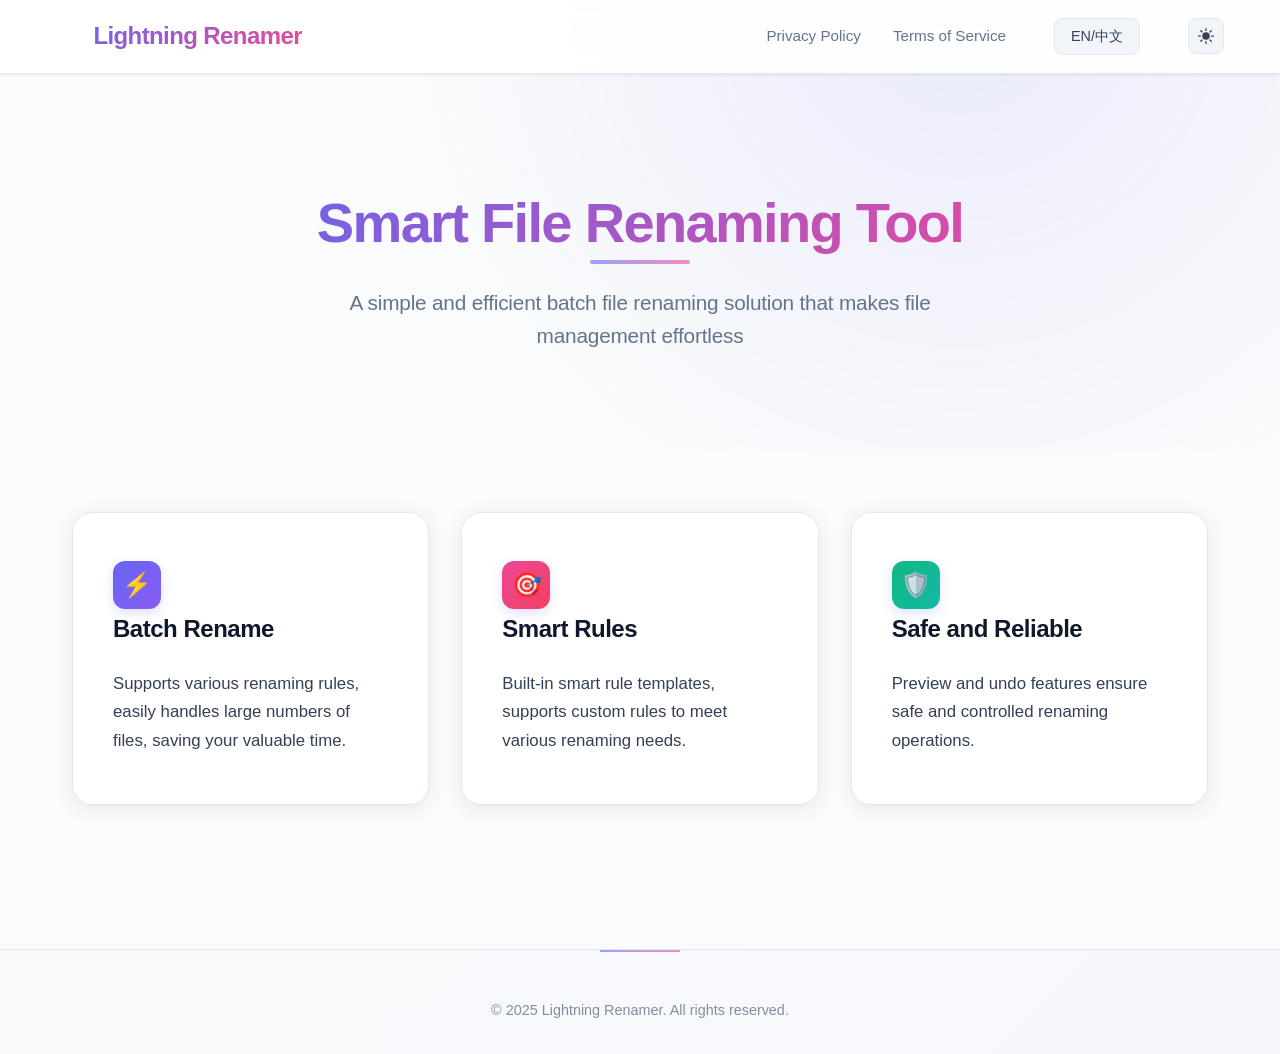
==== index.html @ c83a7e56 "🔧 修复主题切换功能 + 完善防闪烁机制 🐛 问题修复: - 修复预加载脚本与主题切换函数的冲突 - 统一 html 和 body 元素的主题属性设置 - 改进主题状态检测逻辑，支持多重回退  ⚡ 功" ====
<!DOCTYPE html>
<html lang="zh">
    <head>
        <meta charset="UTF-8" />
        <meta name="viewport" content="width=device-width, initial-scale=1.0" />
        <title>Lightning Renamer - 智能文件重命名工具</title>
        <script>
            // 防止暗色主题闪烁：在页面渲染前立即应用主题
            (function() {
                try {
                    const savedTheme = localStorage.getItem('preferred-theme');
                    const systemPrefersDark = window.matchMedia('(prefers-color-scheme: dark)').matches;
                    const theme = savedTheme || (systemPrefersDark ? 'dark' : 'light');
                    
                    if (theme === 'dark') {
                        document.documentElement.setAttribute('data-theme', 'dark');
                        document.body.setAttribute('data-theme', 'dark');
                    }
                } catch (e) {
                    // 忽略错误，使用默认主题
                }
            })();
        </script>
        <style>
            :root {
                --background-color: #fafbfc;
                --text-color: #334155;
                --header-background: rgba(255, 255, 255, 0.9);
                --card-background: #ffffff;
                --shadow-color: rgba(0, 0, 0, 0.08);
                --primary-color: #6366f1;
                --primary-dark: #4f46e5;
                --primary-light: #818cf8;
                --accent-color: #ec4899;
                --accent-light: #f472b6;
                --secondary-color: #64748b;
                --hover-color: #f8fafc;
                --button-background: #f1f5f9;
                --border-color: #e2e8f0;
                --heading-color: #0f172a;
                --footer-background: #f8fafc;
                --content-max-width: 1200px;
                --heading-font: -apple-system, BlinkMacSystemFont, 'SF Pro Display', 'Segoe UI', Roboto, sans-serif;
                --card-hover-shadow: 0 20px 50px rgba(99, 102, 241, 0.15);
                --gradient-start: #6366f1;
                --gradient-end: #ec4899;
            }

            [data-theme="dark"] {
                --background-color: #0f172a;
                --text-color: #e2e8f0;
                --header-background: rgba(30, 41, 59, 0.9);
                --card-background: #1e293b;
                --shadow-color: rgba(0, 0, 0, 0.4);
                --primary-color: #818cf8;
                --primary-dark: #6366f1;
                --primary-light: #a5b4fc;
                --accent-color: #f472b6;
                --accent-light: #fb7185;
                --secondary-color: #94a3b8;
                --hover-color: #334155;
                --button-background: #334155;
                --border-color: #334155;
                --heading-color: #f1f5f9;
                --footer-background: #1e293b;
                --card-hover-shadow: 0 20px 50px rgba(99, 102, 241, 0.3);
            }

            /* 防止暗色主题闪烁的默认样式 */
            html {
                background-color: #fafbfc;
            }
            
            html[data-theme="dark"] {
                background-color: #0f172a;
            }

            * {
                margin: 0;
                padding: 0;
                box-sizing: border-box;
            }

            body {
                font-family: -apple-system, BlinkMacSystemFont, 'SF Pro Text', 'Segoe UI', Roboto, Oxygen, Ubuntu, Cantarell, 'Open Sans', 'Helvetica Neue', sans-serif;
                line-height: 1.7;
                color: var(--text-color);
                background: var(--background-color);
                transition: background-color 0.4s ease, color 0.4s ease;
                text-rendering: optimizeLegibility;
                -webkit-font-smoothing: antialiased;
                -moz-osx-font-smoothing: grayscale;
                overflow-x: hidden;
                position: relative;
            }

            body::before {
                content: '';
                position: fixed;
                top: -50%;
                right: -25%;
                width: 100%;
                height: 100%;
                background: radial-gradient(circle, rgba(99, 102, 241, 0.1) 0%, transparent 70%);
                animation: float 20s ease-in-out infinite;
                pointer-events: none;
                z-index: 0;
            }

            [data-theme="dark"] body::before {
                background: radial-gradient(circle, rgba(99, 102, 241, 0.15) 0%, transparent 70%);
            }

            @keyframes float {
                0%, 100% { transform: translate(0, 0) rotate(0deg); }
                33% { transform: translate(30px, -30px) rotate(120deg); }
                66% { transform: translate(-20px, 20px) rotate(240deg); }
            }

            .header {
                background: var(--header-background);
                backdrop-filter: blur(10px);
                -webkit-backdrop-filter: blur(10px);
                box-shadow: 0 1px 3px var(--shadow-color);
                padding: 1rem;
                position: fixed;
                width: 100%;
                top: 0;
                z-index: 1000;
                transition: all 0.3s ease;
                border-bottom: 1px solid var(--border-color);
            }

            .nav {
                max-width: var(--content-max-width);
                margin: 0 auto;
                display: flex;
                justify-content: space-between;
                align-items: center;
                padding: 0 1rem;
            }

            .logo {
                font-size: 1.5rem;
                font-weight: 800;
                background: linear-gradient(135deg, var(--primary-color), var(--accent-color));
                -webkit-background-clip: text;
                -webkit-text-fill-color: transparent;
                background-clip: text;
                text-decoration: none;
                transition: all 0.3s ease;
                font-family: var(--heading-font);
                letter-spacing: -0.025em;
                display: flex;
                align-items: center;
                gap: 0.5rem;
                position: relative;
            }

            .logo::before {
                content: '⚡';
                font-size: 1.5rem;
                filter: drop-shadow(0 0 8px rgba(99, 102, 241, 0.5));
                animation: pulse 2s ease-in-out infinite;
            }

            @keyframes pulse {
                0%, 100% { transform: scale(1); }
                50% { transform: scale(1.1); }
            }

            .logo:hover {
                transform: translateY(-2px);
                filter: drop-shadow(0 4px 8px rgba(99, 102, 241, 0.3));
            }

            .nav-links {
                display: flex;
                gap: 2rem;
                align-items: center;
            }

            .nav-links a {
                color: var(--secondary-color);
                text-decoration: none;
                transition: all 0.3s ease;
                font-weight: 500;
                font-size: 0.95rem;
                position: relative;
                padding: 0.25rem 0;
            }

            .nav-links a::after {
                content: '';
                position: absolute;
                bottom: 0;
                left: 0;
                width: 0;
                height: 2px;
                background: linear-gradient(90deg, var(--primary-color), var(--accent-color));
                transition: width 0.3s ease;
            }

            .nav-links a:hover {
                color: var(--primary-color);
            }

            .nav-links a:hover::after {
                width: 100%;
            }

            .button {
                background: var(--button-background);
                border: 1px solid var(--border-color);
                padding: 0.5rem 1rem;
                border-radius: 8px;
                cursor: pointer;
                transition: all 0.3s cubic-bezier(0.4, 0, 0.2, 1);
                color: var(--text-color);
                margin-left: 1rem;
                font-weight: 500;
                font-size: 0.9rem;
                position: relative;
                overflow: hidden;
            }

            .button::before {
                content: '';
                position: absolute;
                top: 50%;
                left: 50%;
                width: 0;
                height: 0;
                border-radius: 50%;
                background: var(--primary-color);
                opacity: 0.1;
                transform: translate(-50%, -50%);
                transition: width 0.6s, height 0.6s;
            }

            .button:hover::before {
                width: 300px;
                height: 300px;
            }

            .button:hover {
                background: var(--hover-color);
                transform: translateY(-2px);
                box-shadow: 0 4px 12px var(--shadow-color);
                border-color: var(--primary-light);
            }

            .theme-switch {
                display: flex;
                align-items: center;
                justify-content: center;
                margin-left: 1rem;
                width: 36px;
                height: 36px;
                padding: 0;
            }

            .theme-icon {
                width: 20px;
                height: 20px;
                transition: all 0.3s ease;
                flex-shrink: 0;
            }

            .theme-icon:hover {
                transform: scale(1.1) rotate(15deg);
            }

            .main {
                max-width: var(--content-max-width);
                margin: 6rem auto 2rem;
                padding: 0 2rem;
                position: relative;
                z-index: 1;
            }

            .hero {
                text-align: center;
                padding: 6rem 0 4rem;
                max-width: 900px;
                margin: 0 auto;
                animation: fadeInUp 1s ease-out;
            }

            @keyframes fadeInUp {
                from {
                    opacity: 0;
                    transform: translateY(30px);
                }
                to {
                    opacity: 1;
                    transform: translateY(0);
                }
            }

            .hero h1 {
                font-size: 3.5rem;
                margin-bottom: 1.5rem;
                color: var(--heading-color);
                transition: color 0.3s ease;
                font-family: var(--heading-font);
                font-weight: 800;
                letter-spacing: -0.03em;
                line-height: 1.1;
                background: linear-gradient(135deg, var(--gradient-start) 0%, var(--gradient-end) 100%);
                -webkit-background-clip: text;
                -webkit-text-fill-color: transparent;
                background-clip: text;
                position: relative;
                display: inline-block;
            }

            .hero h1::after {
                content: '';
                position: absolute;
                bottom: -10px;
                left: 50%;
                transform: translateX(-50%);
                width: 100px;
                height: 4px;
                background: linear-gradient(90deg, var(--primary-color), var(--accent-color));
                border-radius: 2px;
                opacity: 0.6;
            }

            .hero p {
                font-size: 1.3rem;
                color: var(--secondary-color);
                max-width: 700px;
                margin: 2rem auto 3rem;
                transition: color 0.3s ease;
                font-weight: 400;
                letter-spacing: -0.01em;
                line-height: 1.6;
            }

            .cta-buttons {
                display: flex;
                gap: 1rem;
                justify-content: center;
                flex-wrap: wrap;
                margin-top: 2rem;
                animation: fadeInUp 1s ease-out 0.6s both;
            }

            .cta-button {
                padding: 1rem 2.5rem;
                border-radius: 12px;
                font-weight: 600;
                font-size: 1.1rem;
                cursor: pointer;
                transition: all 0.3s cubic-bezier(0.4, 0, 0.2, 1);
                position: relative;
                overflow: hidden;
                border: none;
                font-family: var(--heading-font);
                letter-spacing: -0.01em;
                min-width: 160px;
            }

            .cta-button.primary {
                background: linear-gradient(135deg, var(--primary-color), var(--accent-color));
                color: white;
                box-shadow: 0 4px 20px rgba(99, 102, 241, 0.3);
            }

            .cta-button.secondary {
                background: transparent;
                color: var(--primary-color);
                border: 2px solid var(--primary-color);
            }

            .cta-button::before {
                content: '';
                position: absolute;
                top: 50%;
                left: 50%;
                width: 0;
                height: 0;
                border-radius: 50%;
                transition: width 0.6s, height 0.6s;
                transform: translate(-50%, -50%);
                z-index: 0;
            }

            .cta-button.primary::before {
                background: rgba(255, 255, 255, 0.2);
            }

            .cta-button.secondary::before {
                background: var(--primary-color);
                opacity: 0.1;
            }

            .cta-button:hover::before {
                width: 300px;
                height: 300px;
            }

            .cta-button:hover {
                transform: translateY(-3px);
            }

            .cta-button.primary:hover {
                box-shadow: 0 8px 30px rgba(99, 102, 241, 0.4);
            }

            .cta-button.secondary:hover {
                background: var(--primary-color);
                color: white;
                border-color: var(--primary-color);
                box-shadow: 0 4px 20px rgba(99, 102, 241, 0.3);
            }

            .cta-button span {
                position: relative;
                z-index: 1;
            }

            .features {
                display: grid;
                grid-template-columns: repeat(auto-fit, minmax(320px, 1fr));
                gap: 2rem;
                padding: 3rem 0 5rem;
                animation: fadeInUp 1s ease-out 0.3s both;
            }

            .feature-card {
                background: var(--card-background);
                padding: 3rem 2.5rem;
                border-radius: 20px;
                box-shadow: 0 4px 20px var(--shadow-color);
                transition: all 0.4s cubic-bezier(0.4, 0, 0.2, 1);
                border: 1px solid var(--border-color);
                display: flex;
                flex-direction: column;
                height: 100%;
                position: relative;
                overflow: hidden;
            }

            .feature-card::before {
                content: '';
                position: absolute;
                top: 0;
                left: 0;
                width: 100%;
                height: 4px;
                background: linear-gradient(90deg, var(--primary-color), var(--accent-color));
                transform: scaleX(0);
                transform-origin: left;
                transition: transform 0.4s ease;
            }

            .feature-card:hover::before {
                transform: scaleX(1);
            }

            .feature-card::after {
                content: '';
                position: absolute;
                top: -50%;
                right: -50%;
                width: 200%;
                height: 200%;
                background: radial-gradient(circle, rgba(99, 102, 241, 0.05) 0%, transparent 70%);
                opacity: 0;
                transition: opacity 0.4s ease;
            }

            .feature-card:hover::after {
                opacity: 1;
            }

            .feature-card:hover {
                transform: translateY(-12px) scale(1.02);
                box-shadow: var(--card-hover-shadow);
                border-color: var(--primary-light);
            }

            .feature-card h3 {
                color: var(--heading-color);
                margin-bottom: 1.25rem;
                transition: color 0.3s ease;
                font-size: 1.5rem;
                font-weight: 700;
                font-family: var(--heading-font);
                letter-spacing: -0.02em;
                position: relative;
                z-index: 1;
                display: flex;
                align-items: center;
                gap: 0.75rem;
            }

            .feature-card h3::before {
                content: '';
                display: inline-block;
                width: 48px;
                height: 48px;
                background: linear-gradient(135deg, var(--primary-color), var(--accent-color));
                border-radius: 12px;
                box-shadow: 0 4px 12px rgba(99, 102, 241, 0.2);
                transition: transform 0.3s ease;
            }

            .feature-card:nth-child(1) h3::before {
                content: '⚡';
                display: flex;
                align-items: center;
                justify-content: center;
                font-size: 1.5rem;
                background: linear-gradient(135deg, #6366f1, #8b5cf6);
            }

            .feature-card:nth-child(2) h3::before {
                content: '🎯';
                display: flex;
                align-items: center;
                justify-content: center;
                font-size: 1.5rem;
                background: linear-gradient(135deg, #ec4899, #f43f5e);
            }

            .feature-card:nth-child(3) h3::before {
                content: '🛡️';
                display: flex;
                align-items: center;
                justify-content: center;
                font-size: 1.5rem;
                background: linear-gradient(135deg, #10b981, #14b8a6);
            }

            .feature-card:hover h3::before {
                transform: rotate(10deg) scale(1.1);
            }

            .feature-card p {
                color: var(--text-color);
                transition: color 0.3s ease;
                line-height: 1.7;
                flex-grow: 1;
                font-size: 1.05rem;
                position: relative;
                z-index: 1;
            }

            .footer {
                text-align: center;
                padding: 3rem 1rem 2rem;
                background: linear-gradient(135deg, var(--footer-background) 0%, rgba(99, 102, 241, 0.02) 100%);
                color: var(--secondary-color);
                font-size: 0.9rem;
                border-top: 1px solid var(--border-color);
                position: relative;
                margin-top: 4rem;
            }

            .footer::before {
                content: '';
                position: absolute;
                top: 0;
                left: 50%;
                transform: translateX(-50%);
                width: 80px;
                height: 2px;
                background: linear-gradient(90deg, var(--primary-color), var(--accent-color));
                opacity: 0.6;
            }

            .footer p {
                margin: 0;
                font-weight: 500;
                opacity: 0.8;
                transition: opacity 0.3s ease;
            }

            .footer:hover p {
                opacity: 1;
            }

            [data-lang='zh'] {
                display: none;
            }

            html.lang-zh [data-lang='en'],
            html.lang-en [data-lang='zh'] {
                display: none;
            }

            html.lang-zh [data-lang='zh'],
            html.lang-en [data-lang='en'] {
                display: block;
            }

            @media (max-width: 768px) {
                .hero h1 {
                    font-size: 2.5rem;
                    letter-spacing: -0.02em;
                }

                .hero p {
                    font-size: 1.15rem;
                    padding: 0 1rem;
                }
                
                .main {
                    padding: 0 1.5rem;
                }

                .hero {
                    padding: 4rem 0 3rem;
                }

                .nav {
                    flex-direction: column;
                    gap: 1rem;
                    padding: 0.5rem 1rem;
                }
                
                .nav-links {
                    flex-wrap: wrap;
                    justify-content: center;
                    gap: 1rem;
                }
                
                .button {
                    margin: 0.25rem 0;
                    padding: 0.6rem 1rem;
                }
                
                .features {
                    grid-template-columns: 1fr;
                    gap: 1.5rem;
                    padding: 2rem 0 3rem;
                }

                .feature-card {
                    padding: 2.5rem 2rem;
                    border-radius: 16px;
                }

                .feature-card h3 {
                    font-size: 1.3rem;
                    gap: 0.5rem;
                    flex-direction: column;
                    align-items: flex-start;
                    text-align: left;
                }

                .feature-card h3::before {
                    width: 40px;
                    height: 40px;
                    font-size: 1.2rem;
                }

                .logo::before {
                    font-size: 1.3rem;
                }

                .header {
                    padding: 0.75rem;
                }
            }
        </style>
    </head>
    <body>
        <header class="header">
            <nav class="nav">
                <a href="index.html" class="logo">
                    <span>Lightning Renamer</span>
                </a>
                <div class="nav-links">
                    <a href="privacy.html" data-lang="zh">隐私政策</a>
                    <a href="privacy.html" data-lang="en">Privacy Policy</a>
                    <a href="terms.html" data-lang="zh">用户协议</a>
                    <a href="terms.html" data-lang="en">Terms of Service</a>
                    <button class="button language-switch" onclick="toggleLanguage()">EN/中文</button>
                    <button class="button theme-switch" onclick="toggleTheme()">
                        <svg class="theme-icon light-icon" width="20" height="20" viewBox="0 0 24 24" fill="currentColor">
                            <path d="M12 2.25a.75.75 0 01.75.75v2.25a.75.75 0 01-1.5 0V3a.75.75 0 01.75-.75zM7.5 12a4.5 4.5 0 119 0 4.5 4.5 0 01-9 0zM18.894 6.166a.75.75 0 00-1.06-1.06l-1.591 1.59a.75.75 0 101.06 1.061l1.591-1.59zM21.75 12a.75.75 0 01-.75.75h-2.25a.75.75 0 010-1.5H21a.75.75 0 01.75.75zM17.834 18.894a.75.75 0 001.06-1.06l-1.59-1.591a.75.75 0 10-1.061 1.06l1.59 1.591zM12 18a.75.75 0 01.75.75V21a.75.75 0 01-1.5 0v-2.25A.75.75 0 0112 18zM7.758 17.303a.75.75 0 00-1.061-1.06l-1.591 1.59a.75.75 0 001.06 1.061l1.591-1.59zM6 12a.75.75 0 01-.75.75H3a.75.75 0 010-1.5h2.25A.75.75 0 016 12zM6.697 7.757a.75.75 0 001.06-1.06l-1.59-1.591a.75.75 0 00-1.061 1.06l1.59 1.591z"/>
                        </svg>
                        <svg class="theme-icon dark-icon" width="20" height="20" viewBox="0 0 24 24" fill="currentColor" style="display: none;">
                            <path d="M9.528 1.718a.75.75 0 01.162.819A8.97 8.97 0 009 6a9 9 0 009 9 8.97 8.97 0 003.463-.69.75.75 0 01.981.98 10.503 10.503 0 01-9.694 6.46c-5.799 0-10.5-4.701-10.5-10.5 0-4.368 2.667-8.112 6.46-9.694a.75.75 0 01.818.162z"/>
                        </svg>
                    </button>
                </div>
            </nav>
        </header>

        <main class="main">
            <section class="hero">
                <h1 data-lang="zh">智能文件重命名工具</h1>
                <h1 data-lang="en">Smart File Renaming Tool</h1>
                <p data-lang="zh">简单高效的批量文件重命名解决方案，让文件管理变得轻松自如</p>
                <p data-lang="en">A simple and efficient batch file renaming solution that makes file management effortless</p>
                
                <!-- 暂时隐藏行动号召按钮 -->
                <!-- 
                <div class="cta-buttons">
                    <button class="cta-button primary" data-lang="zh">立即体验</button>
                    <button class="cta-button primary" data-lang="en">Get Started</button>
                    <button class="cta-button secondary" data-lang="zh">了解更多</button>
                    <button class="cta-button secondary" data-lang="en">Learn More</button>
                </div>
                -->
            </section>

            <section class="features">
                <div class="feature-card">
                    <h3 data-lang="zh">批量重命名</h3>
                    <h3 data-lang="en">Batch Rename</h3>
                    <p data-lang="zh">支持多种重命名规则，轻松处理大量文件，节省您的宝贵时间。</p>
                    <p data-lang="en">Supports various renaming rules, easily handles large numbers of files, saving your valuable time.</p>
                </div>
                <div class="feature-card">
                    <h3 data-lang="zh">智能规则</h3>
                    <h3 data-lang="en">Smart Rules</h3>
                    <p data-lang="zh">内置多种智能规则模板，支持自定义规则，满足各种重命名需求。</p>
                    <p data-lang="en">Built-in smart rule templates, supports custom rules to meet various renaming needs.</p>
                </div>
                <div class="feature-card">
                    <h3 data-lang="zh">安全可靠</h3>
                    <h3 data-lang="en">Safe and Reliable</h3>
                    <p data-lang="zh">支持预览和撤销功能，确保重命名操作安全可控。</p>
                    <p data-lang="en">Preview and undo features ensure safe and controlled renaming operations.</p>
                </div>
            </section>
        </main>

        <footer class="footer">
            <p data-lang="zh">© 2025 Lightning Renamer. 保留所有权利。</p>
            <p data-lang="en">© 2025 Lightning Renamer. All rights reserved.</p>
        </footer>

        <script>
            // 语言切换
            function toggleLanguage() {
                const html = document.documentElement;
                const newLang = html.classList.contains('lang-zh') ? 'en' : 'zh';

                // 移除旧的语言类
                html.classList.remove('lang-zh', 'lang-en');
                // 添加新的语言类
                html.classList.add(`lang-${newLang}`);
                html.setAttribute('lang', newLang);

                // 保存语言偏好
                try {
                    localStorage.setItem('preferred-language', newLang);
                } catch (e) {
                    console.warn('Failed to save language preference:', e);
                }
            }

            // 主题切换
            function toggleTheme() {
                const body = document.body;
                const html = document.documentElement;
                const lightIcon = document.querySelector('.light-icon');
                const darkIcon = document.querySelector('.dark-icon');
                
                // 切换主题 - 检查body或html的主题设置
                const currentTheme = body.getAttribute('data-theme') || html.getAttribute('data-theme') || 'light';
                const newTheme = currentTheme === 'dark' ? 'light' : 'dark';
                
                // 同时设置body和html的主题
                body.setAttribute('data-theme', newTheme);
                html.setAttribute('data-theme', newTheme);
                
                // 更新图标显示
                if (newTheme === 'dark') {
                    lightIcon.style.display = 'none';
                    darkIcon.style.display = 'block';
                } else {
                    lightIcon.style.display = 'block';
                    darkIcon.style.display = 'none';
                }
                
                // 保存主题偏好
                try {
                    localStorage.setItem('preferred-theme', newTheme);
                } catch (e) {
                    console.warn('Failed to save theme preference:', e);
                }
            }

            // 页面加载时检查并应用保存的语言和主题偏好
            document.addEventListener('DOMContentLoaded', () => {
                const html = document.documentElement;
                const body = document.body;
                const lightIcon = document.querySelector('.light-icon');
                const darkIcon = document.querySelector('.dark-icon');
                
                // 应用保存的语言偏好
                try {
                    const savedLang = localStorage.getItem('preferred-language');
                    const validLang = savedLang === 'en' || savedLang === 'zh' ? savedLang : 'en';

                    // 移除旧的语言类
                    html.classList.remove('lang-zh', 'lang-en');
                    // 添加新的语言类
                    html.classList.add(`lang-${validLang}`);
                    html.setAttribute('lang', validLang);
                } catch (e) {
                    console.error('Error loading language preference:', e);
                    // 出错时使用默认英文
                    html.classList.add('lang-en');
                    html.setAttribute('lang', 'en');
                }
                
                // 应用保存的主题偏好
                try {
                    const savedTheme = localStorage.getItem('preferred-theme');
                    const validTheme = savedTheme === 'light' || savedTheme === 'dark' ? savedTheme : 'light';
                    
                    if (validTheme === 'dark') {
                        body.setAttribute('data-theme', 'dark');
                        html.setAttribute('data-theme', 'dark');
                        lightIcon.style.display = 'none';
                        darkIcon.style.display = 'block';
                    } else {
                        body.setAttribute('data-theme', 'light');
                        html.setAttribute('data-theme', 'light');
                        lightIcon.style.display = 'block';
                        darkIcon.style.display = 'none';
                    }
                } catch (e) {
                    console.error('Error loading theme preference:', e);
                    // 出错时使用默认亮色模式
                    body.setAttribute('data-theme', 'light');
                    html.setAttribute('data-theme', 'light');
                }
            });
        </script>
    </body>
</html>
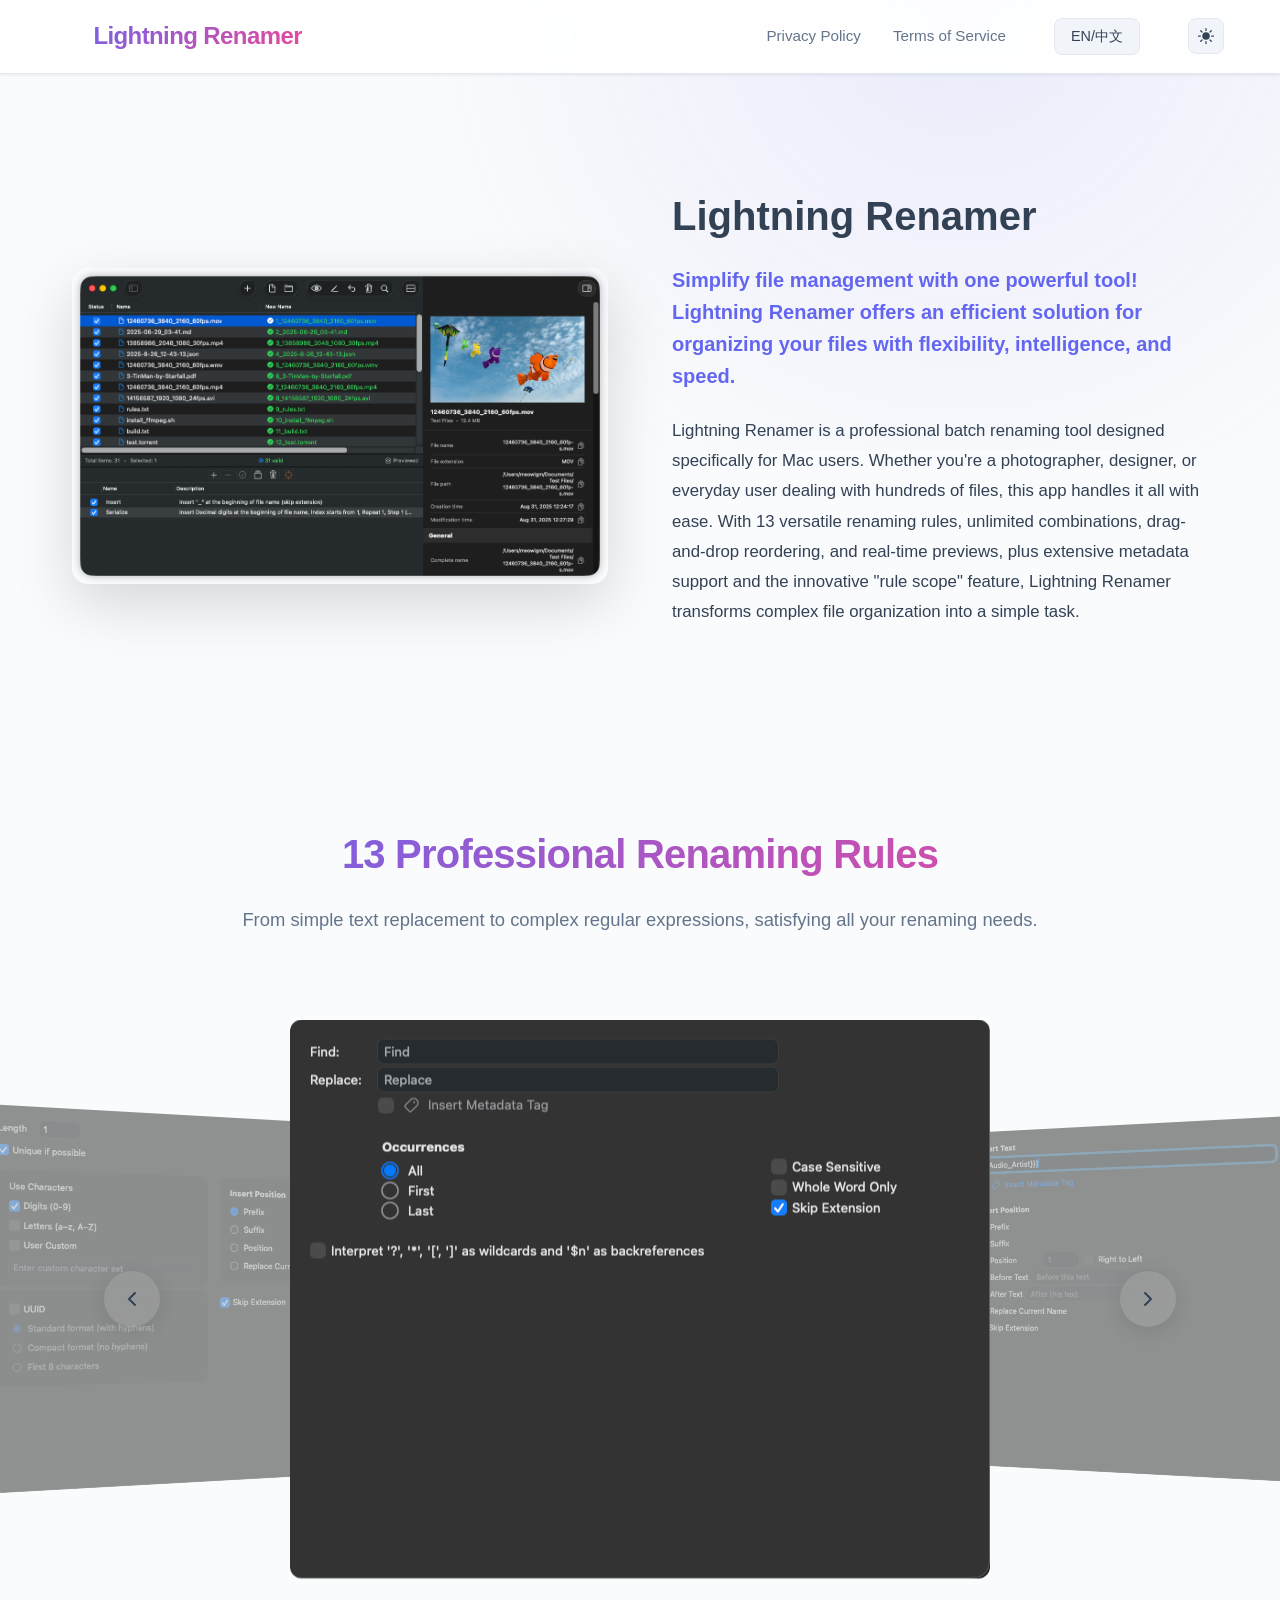
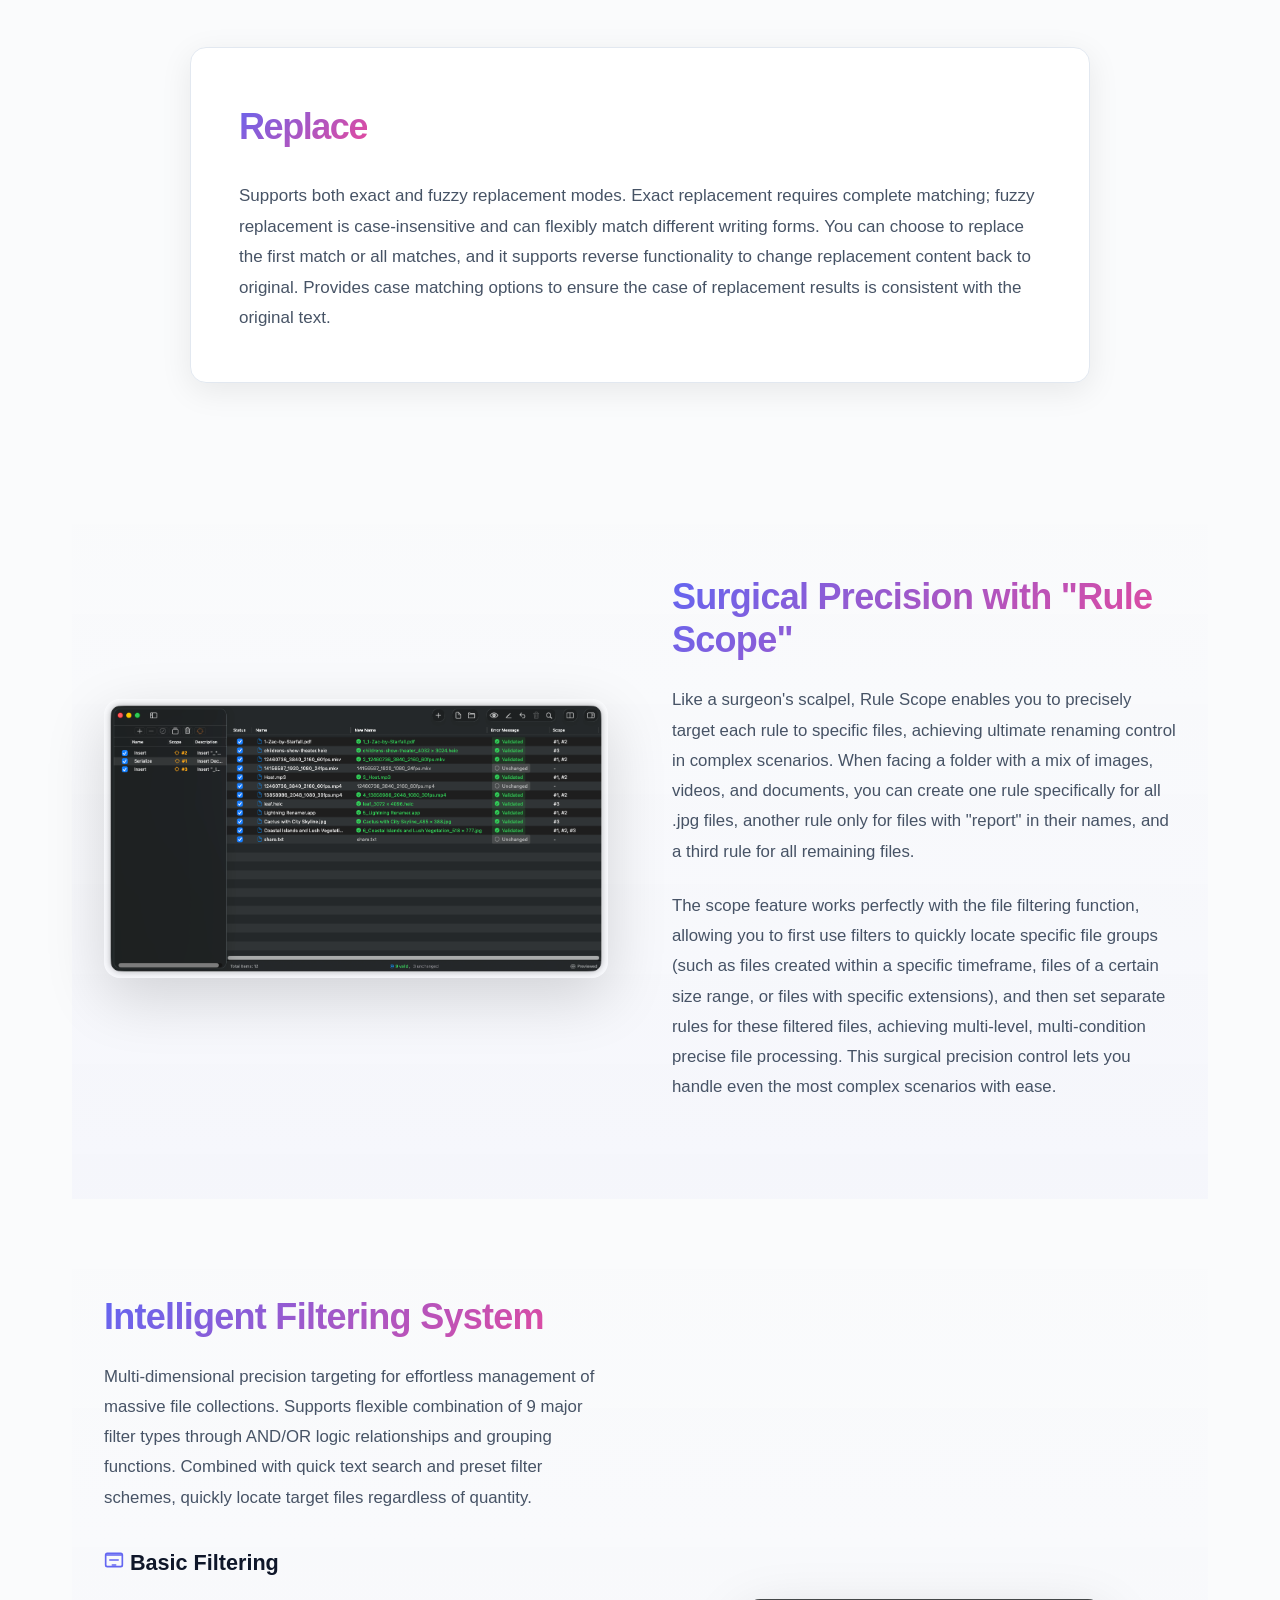
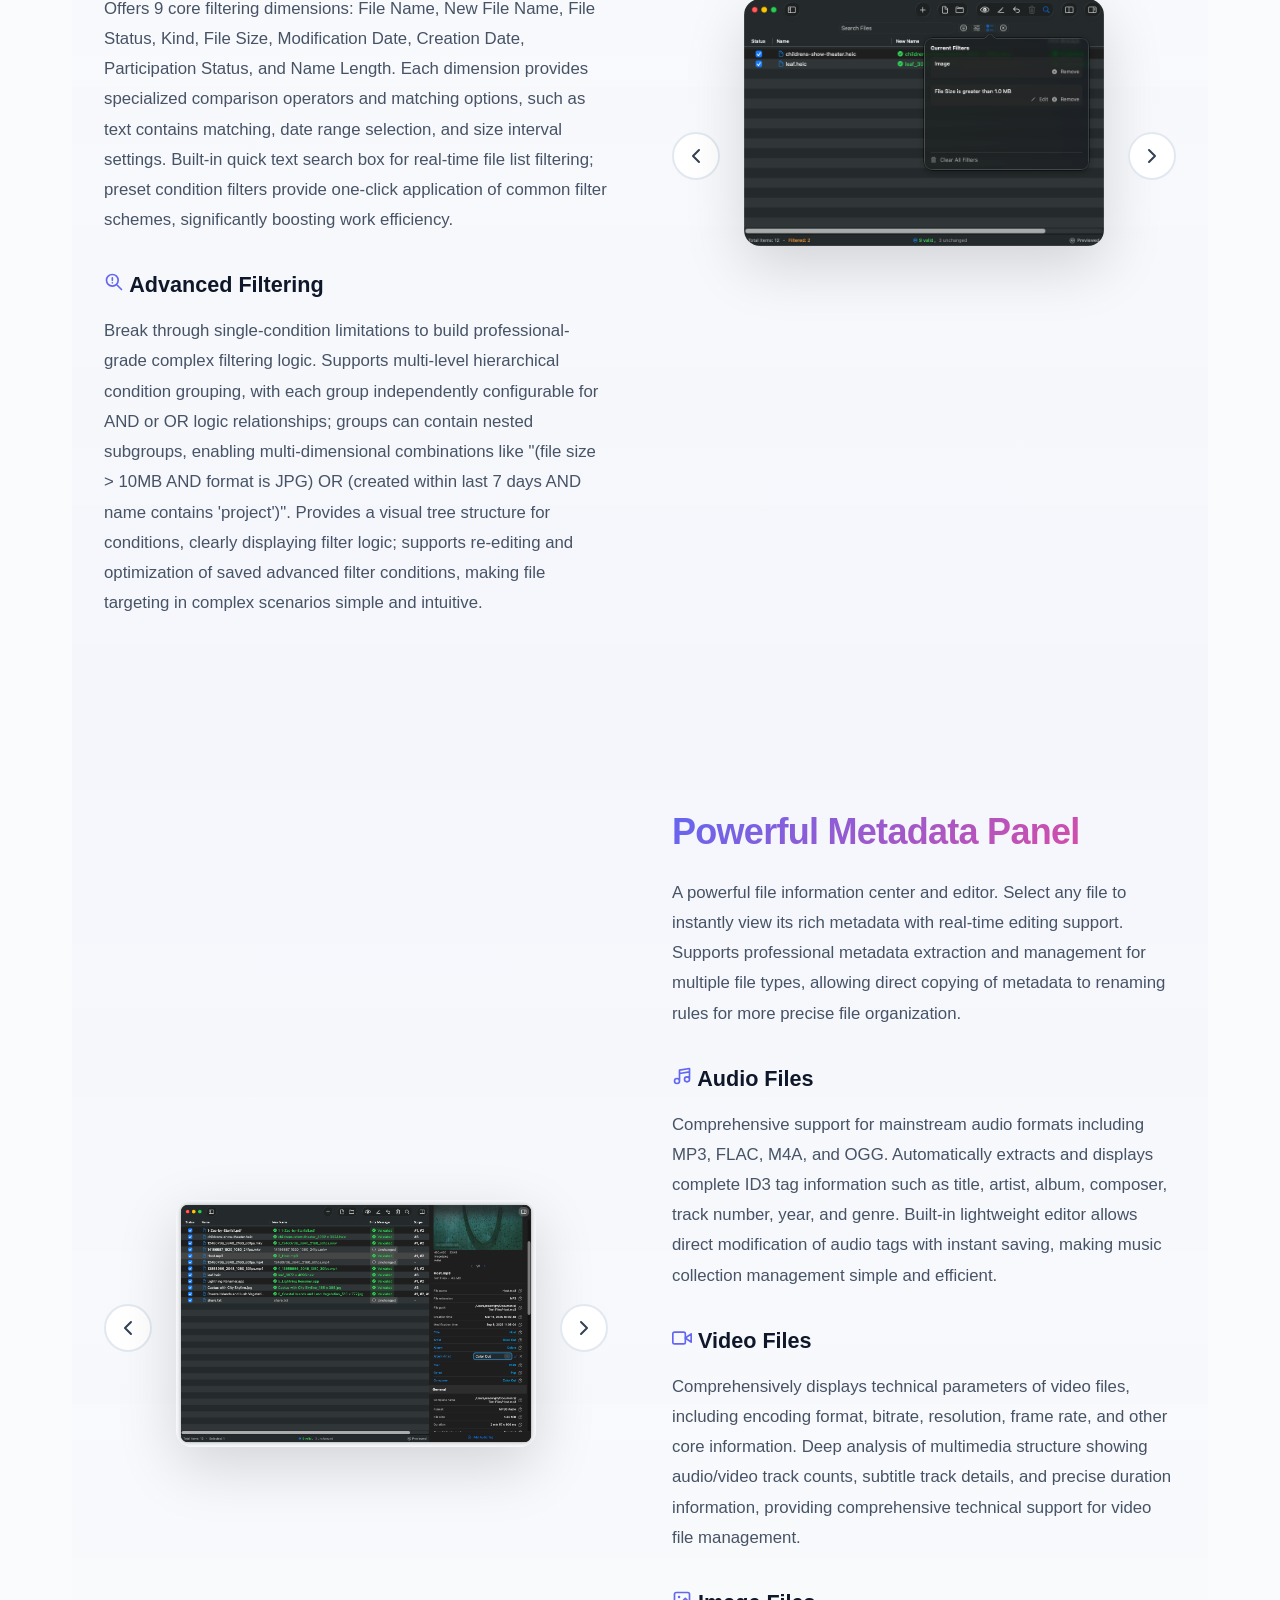
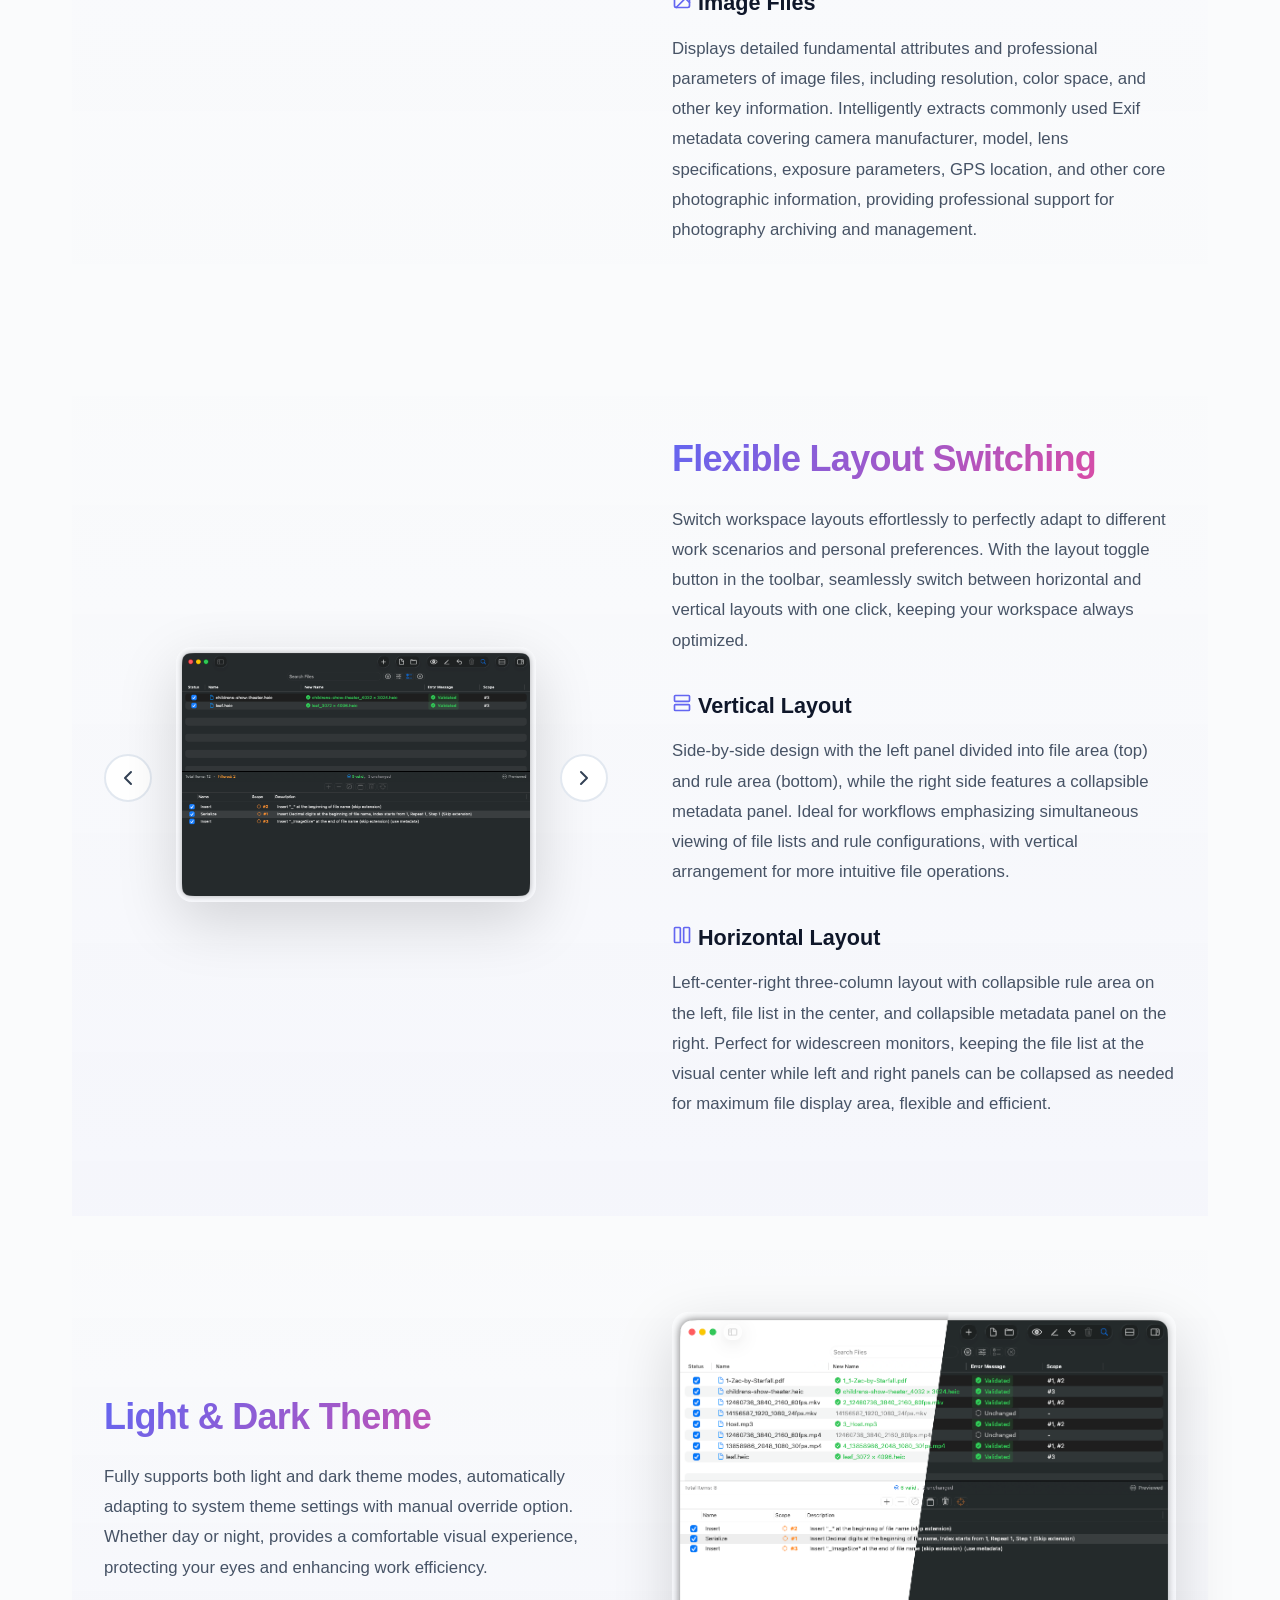
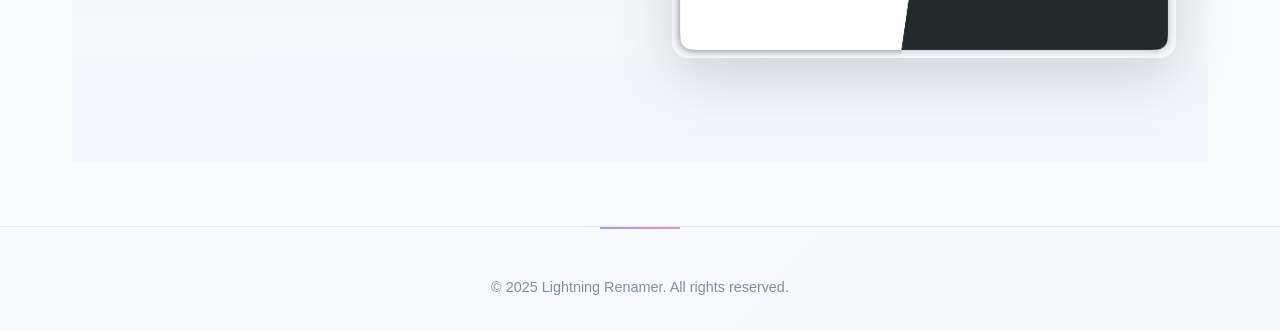
==== commit 2dcdf09a: "完善功能介绍：添加筛选、布局切换和主题功能；修复页面切换时header间距跳变问题" ====
--- a/index.html
+++ b/index.html
@@ -132,7 +132,7 @@
             }
 
             .nav {
-                max-width: var(--content-max-width);
+                max-width: 1200px;
                 margin: 0 auto;
                 display: flex;
                 justify-content: space-between;
@@ -280,11 +280,92 @@
             }
 
             .hero {
-                text-align: center;
                 padding: 6rem 0 4rem;
-                max-width: 900px;
+                animation: fadeInUp 1s ease-out;
+            }
+
+            .hero-content {
+                display: grid;
+                grid-template-columns: 1fr 1fr;
+                gap: 4rem;
+                align-items: center;
+                max-width: 1200px;
                 margin: 0 auto;
-                animation: fadeInUp 1s ease-out;
+            }
+
+            .hero-image {
+                display: flex;
+                justify-content: center;
+                align-items: center;
+                order: 1;
+            }
+
+            .hero-image img {
+                width: 100%;
+                height: auto;
+                border-radius: 16px;
+                box-shadow: 0 20px 60px rgba(0, 0, 0, 0.15);
+                transition: transform 0.4s ease, box-shadow 0.4s ease;
+                cursor: pointer;
+            }
+
+            .hero-image img:hover {
+                transform: translateY(-8px) scale(1.02);
+                box-shadow: 0 30px 80px rgba(99, 102, 241, 0.25);
+            }
+
+            .hero-text {
+                order: 2;
+            }
+
+            .hero-text h1 {
+                font-size: 2.5rem;
+                font-weight: 800;
+                margin-bottom: 1.5rem;
+                line-height: 1.2;
+            }
+
+            .hero-text .tagline {
+                font-size: 1.25rem;
+                color: var(--primary-color);
+                font-weight: 600;
+                margin-bottom: 1.5rem;
+                line-height: 1.6;
+            }
+
+            .hero-text .description {
+                font-size: 1.05rem;
+                line-height: 1.8;
+                color: var(--text-color);
+                margin-bottom: 2rem;
+            }
+
+            @media (max-width: 968px) {
+                .hero-content {
+                    grid-template-columns: 1fr;
+                    gap: 3rem;
+                }
+
+                .hero-image {
+                    order: 2;
+                }
+
+                .hero-text {
+                    order: 1;
+                    text-align: center;
+                }
+
+                .hero-text h1 {
+                    font-size: 2rem;
+                }
+
+                .hero-text .tagline {
+                    font-size: 1.1rem;
+                }
+
+                .hero-text .description {
+                    font-size: 1rem;
+                }
             }
 
             @keyframes fadeInUp {
@@ -296,47 +377,6 @@
                     opacity: 1;
                     transform: translateY(0);
                 }
-            }
-
-            .hero h1 {
-                font-size: 3.5rem;
-                margin-bottom: 1.5rem;
-                color: var(--heading-color);
-                transition: color 0.3s ease;
-                font-family: var(--heading-font);
-                font-weight: 800;
-                letter-spacing: -0.03em;
-                line-height: 1.1;
-                background: linear-gradient(135deg, var(--gradient-start) 0%, var(--gradient-end) 100%);
-                -webkit-background-clip: text;
-                -webkit-text-fill-color: transparent;
-                background-clip: text;
-                position: relative;
-                display: inline-block;
-            }
-
-            .hero h1::after {
-                content: '';
-                position: absolute;
-                bottom: -10px;
-                left: 50%;
-                transform: translateX(-50%);
-                width: 100px;
-                height: 4px;
-                background: linear-gradient(90deg, var(--primary-color), var(--accent-color));
-                border-radius: 2px;
-                opacity: 0.6;
-            }
-
-            .hero p {
-                font-size: 1.3rem;
-                color: var(--secondary-color);
-                max-width: 700px;
-                margin: 2rem auto 3rem;
-                transition: color 0.3s ease;
-                font-weight: 400;
-                letter-spacing: -0.01em;
-                line-height: 1.6;
             }
 
             .cta-buttons {
@@ -422,6 +462,878 @@
                 z-index: 1;
             }
 
+            /* 集成式规则展示 - 轮播图模式 */
+            .rules-integrated {
+                padding: 6rem 2rem;
+            }
+
+            /* 轮播图容器 */
+            .carousel-wrapper {
+                position: relative;
+                max-width: 1200px;
+                margin: 0 auto 3rem;
+                display: flex;
+                align-items: center;
+                gap: 2rem;
+                height: 600px;
+            }
+
+            /* 轮播图主容器 - 3D透视 */
+            .carousel-container {
+                flex: 1;
+                position: relative;
+                height: 600px;
+                perspective: 2000px;
+                transform-style: preserve-3d;
+                overflow: visible;
+            }
+
+            /* 轮播轨道 - 3D空间 */
+            .carousel-track {
+                position: relative;
+                width: 100%;
+                height: 100%;
+                transform-style: preserve-3d;
+            }
+
+            /* 轮播幻灯片 - 3D卡片 */
+            .carousel-slide {
+                position: absolute;
+                top: 50%;
+                left: 50%;
+                width: auto;
+                height: auto;
+                transform: translate(-50%, -50%);
+                display: flex;
+                justify-content: center;
+                align-items: center;
+                background: transparent;
+                border-radius: 20px;
+                transition: all 0.6s cubic-bezier(0.34, 1.56, 0.64, 1);
+                transform-style: preserve-3d;
+                backface-visibility: visible;
+            }
+
+            .carousel-slide img {
+                display: block;
+                width: auto;
+                height: auto;
+                max-width: none;
+                max-height: none;
+                border-radius: 12px;
+                transition: all 0.4s ease;
+            }
+
+            /* 中心卡片 */
+            .carousel-slide.active {
+                z-index: 10;
+                opacity: 1;
+                transform: translate(-50%, -50%) translateZ(0) rotateY(0deg) scale(1);
+            }
+
+            /* 左侧卡片 */
+            .carousel-slide.prev {
+                z-index: 5;
+                opacity: 0.5;
+                transform: translate(-120%, -50%) translateZ(-300px) rotateY(35deg) scale(0.75);
+                filter: brightness(0.7);
+            }
+
+            /* 右侧卡片 */
+            .carousel-slide.next {
+                z-index: 5;
+                opacity: 0.5;
+                transform: translate(20%, -50%) translateZ(-300px) rotateY(-35deg) scale(0.75);
+                filter: brightness(0.7);
+            }
+
+            /* 隐藏的卡片 */
+            .carousel-slide.hidden {
+                z-index: 1;
+                opacity: 0;
+                transform: translate(-50%, -50%) translateZ(-500px) scale(0.5);
+                pointer-events: none;
+            }
+
+            /* 中心卡片悬停效果 */
+            .carousel-slide.active:hover {
+                transform: translate(-50%, -50%) translateZ(20px) rotateY(0deg) scale(1.02);
+            }
+
+            .carousel-slide.active:hover img {
+                transform: scale(1.02);
+            }
+
+            /* 箭头按钮 */
+            .carousel-arrow {
+                width: 56px;
+                height: 56px;
+                border-radius: 50%;
+                border: none;
+                background: rgba(255, 255, 255, 0.1);
+                backdrop-filter: blur(20px);
+                color: var(--text-color);
+                cursor: pointer;
+                display: flex;
+                align-items: center;
+                justify-content: center;
+                transition: all 0.3s ease;
+                box-shadow: 0 4px 20px rgba(0, 0, 0, 0.1);
+                flex-shrink: 0;
+                position: relative;
+                z-index: 100;
+            }
+
+            [data-theme="dark"] .carousel-arrow {
+                background: rgba(30, 41, 59, 0.8);
+            }
+
+            .carousel-arrow:hover {
+                background: rgba(255, 255, 255, 0.2);
+                box-shadow: 0 8px 30px rgba(99, 102, 241, 0.3);
+                transform: scale(1.1);
+            }
+
+            [data-theme="dark"] .carousel-arrow:hover {
+                background: rgba(30, 41, 59, 1);
+            }
+
+            .carousel-arrow:active {
+                transform: scale(0.95);
+            }
+
+            .carousel-arrow svg {
+                width: 24px;
+                height: 24px;
+                stroke: currentColor;
+            }
+
+            /* 指示器 */
+            .carousel-indicators {
+                display: none;
+            }
+
+            .indicator-dot {
+                width: 8px;
+                height: 8px;
+                border-radius: 50%;
+                background: var(--border-color);
+                border: none;
+                cursor: pointer;
+                transition: all 0.3s ease;
+                padding: 0;
+            }
+
+            .indicator-dot:hover {
+                background: var(--primary-color);
+                transform: scale(1.2);
+            }
+
+            .indicator-dot.active {
+                background: var(--primary-color);
+                width: 24px;
+                border-radius: 4px;
+            }
+
+            .rules-section-title {
+                text-align: center;
+                margin-bottom: 4rem;
+            }
+
+            .rules-section-title h2 {
+                font-size: 2.5rem;
+                font-weight: 800;
+                color: var(--heading-color);
+                font-family: var(--heading-font);
+                letter-spacing: -0.02em;
+                margin-bottom: 1rem;
+                background: linear-gradient(135deg, var(--gradient-start) 0%, var(--gradient-end) 100%);
+                -webkit-background-clip: text;
+                -webkit-text-fill-color: transparent;
+                background-clip: text;
+            }
+
+            .rules-section-title p {
+                font-size: 1.15rem;
+                color: var(--secondary-color);
+                max-width: 800px;
+                margin: 0 auto;
+                line-height: 1.7;
+            }
+
+
+            /* 独立的文字描述区 */
+            .rules-text-area {
+                max-width: 900px;
+                margin: 0 auto;
+                padding: 3rem;
+                background: var(--card-background);
+                border-radius: 16px;
+                box-shadow: 0 8px 32px var(--shadow-color);
+                border: 1px solid var(--border-color);
+            }
+
+            .rules-text-area .rule-details {
+                animation: fadeInUp 0.6s cubic-bezier(0.16, 1, 0.3, 1);
+            }
+
+            .rule-details {
+                width: 100%;
+                transition: all 0.5s cubic-bezier(0.4, 0, 0.2, 1);
+            }
+
+            .rule-details.content-fade-out {
+                opacity: 0;
+                transform: translateY(20px);
+            }
+
+            .rule-details.content-fade-in {
+                opacity: 1;
+                transform: translateY(0);
+            }
+
+            .detail-header h2 {
+                font-size: 2.25rem;
+                font-weight: 800;
+                color: var(--heading-color);
+                margin: 0;
+                font-family: var(--heading-font);
+                letter-spacing: -0.04em;
+                background: linear-gradient(135deg, var(--primary-color), var(--accent-color));
+                -webkit-background-clip: text;
+                -webkit-text-fill-color: transparent;
+                background-clip: text;
+            }
+
+            .rule-details p {
+                font-size: 1.0625rem;
+                line-height: 1.8;
+                color: var(--text-color);
+                margin: 0;
+                opacity: 0.9;
+                word-wrap: break-word;
+                overflow-wrap: break-word;
+            }
+
+            .detail-header {
+                display: flex;
+                align-items: center;
+                gap: 1.5rem;
+                margin-bottom: 1.5rem;
+            }
+
+            .detail-number {
+                display: none;
+            }
+
+            /* 内容切换动画 */
+            .content-fade-transition {
+                transition: all 0.5s cubic-bezier(0.4, 0, 0.2, 1);
+            }
+
+            .content-fade-out {
+                opacity: 0;
+                transform: translateY(20px);
+            }
+
+            .content-fade-in {
+                opacity: 1;
+                transform: translateY(0);
+            }
+
+            /* 作用域功能介绍 */
+            .scope-feature {
+                padding: 6rem 2rem;
+                background: linear-gradient(180deg, transparent 0%, rgba(99, 102, 241, 0.03) 100%);
+            }
+
+            .scope-content {
+                display: grid;
+                grid-template-columns: 1fr 1fr;
+                gap: 4rem;
+                align-items: center;
+                max-width: 1200px;
+                margin: 0 auto;
+            }
+
+            .scope-image {
+                display: flex;
+                justify-content: center;
+                align-items: center;
+                order: 1;
+            }
+
+            .scope-image img {
+                width: 100%;
+                height: auto;
+                border-radius: 16px;
+                box-shadow: 0 20px 60px rgba(0, 0, 0, 0.15);
+                transition: transform 0.4s ease, box-shadow 0.4s ease;
+            }
+
+            .scope-image img {
+                cursor: pointer;
+            }
+
+            .scope-image img:hover {
+                transform: translateY(-8px) scale(1.02);
+                box-shadow: 0 30px 80px rgba(99, 102, 241, 0.25);
+            }
+
+            /* 图片放大查看 Modal */
+            .image-modal {
+                display: none;
+                position: fixed;
+                top: 0;
+                left: 0;
+                width: 100%;
+                height: 100%;
+                background: rgba(0, 0, 0, 0.9);
+                z-index: 9999;
+                cursor: zoom-out;
+                animation: fadeIn 0.3s ease;
+            }
+
+            .image-modal.active {
+                display: flex;
+                justify-content: center;
+                align-items: center;
+                padding: 2rem;
+            }
+
+            .image-modal img {
+                max-width: 100%;
+                max-height: 100%;
+                width: auto;
+                height: auto;
+                border-radius: 8px;
+                box-shadow: 0 20px 80px rgba(0, 0, 0, 0.8);
+                animation: zoomIn 0.3s ease;
+            }
+
+            .image-modal-close {
+                position: absolute;
+                top: 2rem;
+                right: 2rem;
+                width: 40px;
+                height: 40px;
+                border-radius: 50%;
+                background: rgba(255, 255, 255, 0.1);
+                backdrop-filter: blur(10px);
+                border: none;
+                color: white;
+                font-size: 24px;
+                cursor: pointer;
+                display: flex;
+                align-items: center;
+                justify-content: center;
+                transition: all 0.3s ease;
+            }
+
+            .image-modal-close:hover {
+                background: rgba(255, 255, 255, 0.2);
+                transform: scale(1.1);
+            }
+
+            @keyframes fadeIn {
+                from { opacity: 0; }
+                to { opacity: 1; }
+            }
+
+            @keyframes zoomIn {
+                from { 
+                    opacity: 0;
+                    transform: scale(0.8);
+                }
+                to { 
+                    opacity: 1;
+                    transform: scale(1);
+                }
+            }
+
+            .scope-text {
+                order: 2;
+            }
+
+            .scope-text h2 {
+                font-size: 2.25rem;
+                font-weight: 800;
+                margin-bottom: 1.5rem;
+                line-height: 1.2;
+                color: var(--heading-color);
+                font-family: var(--heading-font);
+                letter-spacing: -0.02em;
+                background: linear-gradient(135deg, var(--primary-color), var(--accent-color));
+                -webkit-background-clip: text;
+                -webkit-text-fill-color: transparent;
+                background-clip: text;
+            }
+
+            .scope-text p {
+                font-size: 1.05rem;
+                line-height: 1.8;
+                color: var(--text-color);
+                margin-bottom: 1.5rem;
+                opacity: 0.9;
+            }
+
+            .scope-text p:last-child {
+                margin-bottom: 0;
+            }
+
+            /* 智能筛选功能介绍 */
+            .filter-feature {
+                padding: 6rem 2rem;
+                background: linear-gradient(180deg, transparent 0%, rgba(99, 102, 241, 0.03) 100%);
+            }
+
+            .filter-content {
+                display: grid;
+                grid-template-columns: 1fr 1fr;
+                gap: 4rem;
+                align-items: center;
+                max-width: 1200px;
+                margin: 0 auto;
+            }
+
+            /* 左侧图片容器（带箭头） */
+            .filter-image-wrapper {
+                display: flex;
+                align-items: center;
+                gap: 1.5rem;
+                order: 2;
+            }
+
+            .filter-image {
+                flex: 1;
+                display: grid;
+                grid-template-columns: 1fr;
+            }
+
+            .filter-image .preview-item {
+                grid-column: 1;
+                grid-row: 1;
+                width: 100%;
+                opacity: 0;
+                transition: opacity 0.3s ease;
+                pointer-events: none;
+            }
+
+            .filter-image .preview-item.active {
+                opacity: 1;
+                pointer-events: auto;
+            }
+
+            .filter-image img {
+                width: 100%;
+                height: auto;
+                border-radius: 16px;
+                box-shadow: 0 20px 60px rgba(0, 0, 0, 0.15);
+                transition: transform 0.4s ease, box-shadow 0.4s ease;
+                cursor: zoom-in;
+            }
+
+            .filter-image img:hover {
+                transform: translateY(-8px) scale(1.02);
+                box-shadow: 0 30px 80px rgba(99, 102, 241, 0.25);
+            }
+
+            /* 箭头按钮 */
+            .filter-arrow {
+                width: 48px;
+                height: 48px;
+                border-radius: 50%;
+                background: var(--card-background);
+                border: 2px solid var(--border-color);
+                color: var(--text-color);
+                cursor: pointer;
+                transition: all 0.3s ease;
+                display: flex;
+                align-items: center;
+                justify-content: center;
+                flex-shrink: 0;
+            }
+
+            .filter-arrow:hover {
+                background: linear-gradient(135deg, var(--primary-color), var(--accent-color));
+                border-color: transparent;
+                color: white;
+                transform: scale(1.1);
+                box-shadow: 0 4px 12px rgba(99, 102, 241, 0.3);
+            }
+
+            .filter-arrow:active {
+                transform: scale(0.95);
+            }
+
+            /* 右侧文字 */
+            .filter-text {
+                order: 1;
+            }
+
+            .filter-text h2 {
+                font-size: 2.25rem;
+                font-weight: 800;
+                margin-bottom: 1.5rem;
+                line-height: 1.2;
+                color: var(--heading-color);
+                font-family: var(--heading-font);
+                letter-spacing: -0.02em;
+                background: linear-gradient(135deg, var(--primary-color), var(--accent-color));
+                -webkit-background-clip: text;
+                -webkit-text-fill-color: transparent;
+                background-clip: text;
+            }
+
+            .filter-text .intro {
+                font-size: 1.05rem;
+                line-height: 1.8;
+                color: var(--text-color);
+                margin-bottom: 2rem;
+                opacity: 0.9;
+            }
+
+            /* 文字描述 */
+            .filter-description {
+                display: flex;
+                flex-direction: column;
+                gap: 2rem;
+            }
+
+            /* 布局切换功能介绍 */
+            .layout-feature {
+                padding: 6rem 2rem;
+                background: linear-gradient(180deg, transparent 0%, rgba(99, 102, 241, 0.03) 100%);
+            }
+
+            .layout-content {
+                display: grid;
+                grid-template-columns: 1fr 1fr;
+                gap: 4rem;
+                align-items: center;
+                max-width: 1200px;
+                margin: 0 auto;
+            }
+
+            /* 左侧图片容器（带箭头） */
+            .layout-image-wrapper {
+                display: flex;
+                align-items: center;
+                gap: 1.5rem;
+                order: 1;
+            }
+
+            .layout-image {
+                flex: 1;
+                display: grid;
+                grid-template-columns: 1fr;
+            }
+
+            .layout-image .preview-item {
+                grid-column: 1;
+                grid-row: 1;
+                width: 100%;
+                opacity: 0;
+                transition: opacity 0.3s ease;
+                pointer-events: none;
+            }
+
+            .layout-image .preview-item.active {
+                opacity: 1;
+                pointer-events: auto;
+            }
+
+            .layout-image img {
+                width: 100%;
+                height: auto;
+                border-radius: 16px;
+                box-shadow: 0 20px 60px rgba(0, 0, 0, 0.15);
+                transition: transform 0.4s ease, box-shadow 0.4s ease;
+                cursor: zoom-in;
+            }
+
+            .layout-image img:hover {
+                transform: translateY(-8px) scale(1.02);
+                box-shadow: 0 30px 80px rgba(99, 102, 241, 0.25);
+            }
+
+            /* 箭头按钮 */
+            .layout-arrow {
+                width: 48px;
+                height: 48px;
+                border-radius: 50%;
+                background: var(--card-background);
+                border: 2px solid var(--border-color);
+                color: var(--text-color);
+                cursor: pointer;
+                transition: all 0.3s ease;
+                display: flex;
+                align-items: center;
+                justify-content: center;
+                flex-shrink: 0;
+            }
+
+            .layout-arrow:hover {
+                background: linear-gradient(135deg, var(--primary-color), var(--accent-color));
+                border-color: transparent;
+                color: white;
+                transform: scale(1.1);
+                box-shadow: 0 4px 12px rgba(99, 102, 241, 0.3);
+            }
+
+            .layout-arrow:active {
+                transform: scale(0.95);
+            }
+
+            /* 右侧文字 */
+            .layout-text {
+                order: 2;
+            }
+
+            .layout-text h2 {
+                font-size: 2.25rem;
+                font-weight: 800;
+                margin-bottom: 1.5rem;
+                line-height: 1.2;
+                color: var(--heading-color);
+                font-family: var(--heading-font);
+                letter-spacing: -0.02em;
+                background: linear-gradient(135deg, var(--primary-color), var(--accent-color));
+                -webkit-background-clip: text;
+                -webkit-text-fill-color: transparent;
+                background-clip: text;
+            }
+
+            .layout-text .intro {
+                font-size: 1.05rem;
+                line-height: 1.8;
+                color: var(--text-color);
+                margin-bottom: 2rem;
+                opacity: 0.9;
+            }
+
+            /* 文字描述 */
+            .layout-description {
+                display: flex;
+                flex-direction: column;
+                gap: 2rem;
+            }
+
+            /* 元数据面板介绍 */
+            .metadata-feature {
+                padding: 6rem 2rem;
+                background: linear-gradient(180deg, rgba(99, 102, 241, 0.03) 0%, transparent 100%);
+            }
+
+            /* 主题切换功能介绍 */
+            .theme-feature {
+                padding: 6rem 2rem;
+                background: linear-gradient(180deg, transparent 0%, rgba(99, 102, 241, 0.03) 100%);
+            }
+
+            .theme-content {
+                display: grid;
+                grid-template-columns: 1fr 1fr;
+                gap: 4rem;
+                align-items: center;
+                max-width: 1200px;
+                margin: 0 auto;
+            }
+
+            .theme-image {
+                order: 2;
+            }
+
+            .theme-image img {
+                width: 100%;
+                height: auto;
+                border-radius: 16px;
+                box-shadow: 0 20px 60px rgba(0, 0, 0, 0.15);
+                transition: transform 0.4s ease, box-shadow 0.4s ease;
+                cursor: zoom-in;
+            }
+
+            .theme-image img:hover {
+                transform: translateY(-8px) scale(1.02);
+                box-shadow: 0 30px 80px rgba(99, 102, 241, 0.25);
+            }
+
+            .theme-text {
+                order: 1;
+            }
+
+            .theme-text h2 {
+                font-size: 2.25rem;
+                font-weight: 800;
+                margin-bottom: 1.5rem;
+                line-height: 1.2;
+                color: var(--heading-color);
+                font-family: var(--heading-font);
+                letter-spacing: -0.02em;
+                background: linear-gradient(135deg, var(--primary-color), var(--accent-color));
+                -webkit-background-clip: text;
+                -webkit-text-fill-color: transparent;
+                background-clip: text;
+            }
+
+            .theme-text p {
+                font-size: 1.05rem;
+                line-height: 1.8;
+                color: var(--text-color);
+                opacity: 0.9;
+            }
+
+            .metadata-content {
+                display: grid;
+                grid-template-columns: 1fr 1fr;
+                gap: 4rem;
+                align-items: center;
+                max-width: 1200px;
+                margin: 0 auto;
+            }
+
+            /* 左侧图片容器（带箭头） */
+            .metadata-image-wrapper {
+                display: flex;
+                align-items: center;
+                gap: 1.5rem;
+                order: 1;
+            }
+
+            .metadata-image {
+                flex: 1;
+                display: grid;
+                grid-template-columns: 1fr;
+            }
+
+            .metadata-image .preview-item {
+                grid-column: 1;
+                grid-row: 1;
+                width: 100%;
+                opacity: 0;
+                transition: opacity 0.3s ease;
+                pointer-events: none;
+            }
+
+            .metadata-image .preview-item.active {
+                opacity: 1;
+                pointer-events: auto;
+            }
+
+            .metadata-image img {
+                width: 100%;
+                height: auto;
+                border-radius: 16px;
+                box-shadow: 0 20px 60px rgba(0, 0, 0, 0.15);
+                transition: transform 0.4s ease, box-shadow 0.4s ease;
+                cursor: zoom-in;
+            }
+
+            .metadata-image img:hover {
+                transform: translateY(-8px) scale(1.02);
+                box-shadow: 0 30px 80px rgba(99, 102, 241, 0.25);
+            }
+
+            /* 箭头按钮 */
+            .metadata-arrow {
+                width: 48px;
+                height: 48px;
+                border-radius: 50%;
+                background: var(--card-background);
+                border: 2px solid var(--border-color);
+                color: var(--text-color);
+                cursor: pointer;
+                transition: all 0.3s ease;
+                display: flex;
+                align-items: center;
+                justify-content: center;
+                flex-shrink: 0;
+            }
+
+            .metadata-arrow:hover {
+                background: linear-gradient(135deg, var(--primary-color), var(--accent-color));
+                border-color: transparent;
+                color: white;
+                transform: scale(1.1);
+                box-shadow: 0 4px 12px rgba(99, 102, 241, 0.3);
+            }
+
+            .metadata-arrow:active {
+                transform: scale(0.95);
+            }
+
+            /* 右侧文字 */
+            .metadata-text {
+                order: 2;
+            }
+
+            .metadata-text h2 {
+                font-size: 2.25rem;
+                font-weight: 800;
+                margin-bottom: 1.5rem;
+                line-height: 1.2;
+                color: var(--heading-color);
+                font-family: var(--heading-font);
+                letter-spacing: -0.02em;
+                background: linear-gradient(135deg, var(--primary-color), var(--accent-color));
+                -webkit-background-clip: text;
+                -webkit-text-fill-color: transparent;
+                background-clip: text;
+            }
+
+            .metadata-text .intro {
+                font-size: 1.05rem;
+                line-height: 1.8;
+                color: var(--text-color);
+                margin-bottom: 2rem;
+                opacity: 0.9;
+            }
+
+            /* 文字描述 */
+            .metadata-description {
+                display: flex;
+                flex-direction: column;
+                gap: 2rem;
+            }
+
+            .description-item h3 {
+                display: flex;
+                align-items: center;
+                gap: 0.5rem;
+                font-size: 1.35rem;
+                font-weight: 700;
+                margin-bottom: 0.75rem;
+                color: var(--heading-color);
+            }
+
+            .file-type-icon {
+                flex-shrink: 0;
+                color: var(--primary-color);
+            }
+
+            .description-item p {
+                font-size: 1.05rem;
+                line-height: 1.8;
+                color: var(--text-color);
+                opacity: 0.9;
+            }
+
+            @keyframes fadeIn {
+                from { opacity: 0; }
+                to { opacity: 1; }
+            }
+
+            @keyframes fadeInUp {
+                from {
+                    opacity: 0;
+                    transform: translateY(10px);
+                }
+                to {
+                    opacity: 1;
+                    transform: translateY(0);
+                }
+            }
+
             .features {
                 display: grid;
                 grid-template-columns: repeat(auto-fit, minmax(320px, 1fr));
@@ -599,15 +1511,6 @@
             }
 
             @media (max-width: 768px) {
-                .hero h1 {
-                    font-size: 2.5rem;
-                    letter-spacing: -0.02em;
-                }
-
-                .hero p {
-                    font-size: 1.15rem;
-                    padding: 0 1rem;
-                }
                 
                 .main {
                     padding: 0 1.5rem;
@@ -665,6 +1568,251 @@
 
                 .header {
                     padding: 0.75rem;
+                }
+
+                /* 轮播图响应式 */
+                .rules-integrated {
+                    padding: 3rem 1rem;
+                }
+
+                .rules-section-title h2 {
+                    font-size: 1.75rem;
+                }
+
+                .rules-section-title p {
+                    font-size: 1rem;
+                    padding: 0 1rem;
+                }
+
+                .rules-section-title {
+                    margin-bottom: 3rem;
+                }
+
+                .carousel-wrapper {
+                    gap: 1rem;
+                    height: 450px;
+                }
+
+                .carousel-container {
+                    height: 450px;
+                }
+
+                .carousel-slide {
+                    width: 70%;
+                }
+
+                .carousel-slide.prev {
+                    transform: translate(-130%, -50%) translateZ(-200px) rotateY(30deg) scale(0.7);
+                }
+
+                .carousel-slide.next {
+                    transform: translate(30%, -50%) translateZ(-200px) rotateY(-30deg) scale(0.7);
+                }
+
+                .carousel-arrow {
+                    width: 48px;
+                    height: 48px;
+                }
+
+                .carousel-arrow svg {
+                    width: 20px;
+                    height: 20px;
+                }
+
+                .carousel-slide img {
+                    max-width: 95%;
+                    max-height: none;
+                }
+
+                .carousel-indicators {
+                    margin: 1.5rem 0 2rem;
+                }
+
+                .indicator-dot {
+                    width: 6px;
+                    height: 6px;
+                }
+
+                .indicator-dot.active {
+                    width: 20px;
+                }
+
+                .rules-text-area {
+                    padding: 2rem 1.5rem;
+                    max-width: 100%;
+                    margin: 0 1rem;
+                }
+
+                .detail-header {
+                    flex-direction: column;
+                    align-items: flex-start;
+                    gap: 1rem;
+                }
+
+                .detail-header h2 {
+                    font-size: 1.75rem;
+                }
+
+                .detail-number {
+                    font-size: 0.9375rem;
+                    padding: 0.375rem 0.75rem;
+                }
+
+                .rule-details p {
+                    font-size: 0.9375rem;
+                    line-height: 1.7;
+                }
+
+                /* 作用域功能响应式 */
+                .scope-feature {
+                    padding: 3rem 1rem;
+                }
+
+                .scope-content {
+                    grid-template-columns: 1fr;
+                    gap: 2rem;
+                }
+
+                .scope-image {
+                    order: 1;
+                }
+
+                .scope-text {
+                    order: 2;
+                    text-align: center;
+                }
+
+                .scope-text h2 {
+                    font-size: 1.75rem;
+                }
+
+                .scope-text p {
+                    font-size: 1rem;
+                }
+
+                /* 智能筛选功能响应式 */
+                .filter-feature {
+                    padding: 3rem 1rem;
+                }
+
+                .filter-content {
+                    grid-template-columns: 1fr;
+                    gap: 2rem;
+                }
+
+                .filter-image-wrapper {
+                    order: 1;
+                }
+
+                .filter-text {
+                    order: 2;
+                }
+
+                .filter-text h2 {
+                    font-size: 1.75rem;
+                }
+
+                .filter-text .intro {
+                    font-size: 1rem;
+                }
+
+                .filter-description {
+                    gap: 1.5rem;
+                }
+
+                /* 布局切换功能响应式 */
+                .layout-feature {
+                    padding: 3rem 1rem;
+                }
+
+                .layout-content {
+                    grid-template-columns: 1fr;
+                    gap: 2rem;
+                }
+
+                .layout-image-wrapper {
+                    order: 1;
+                }
+
+                .layout-text {
+                    order: 2;
+                }
+
+                .layout-text h2 {
+                    font-size: 1.75rem;
+                }
+
+                .layout-text .intro {
+                    font-size: 1rem;
+                }
+
+                .layout-description {
+                    gap: 1.5rem;
+                }
+
+                /* 元数据面板响应式 */
+                .metadata-feature {
+                    padding: 3rem 1rem;
+                }
+
+                .metadata-content {
+                    grid-template-columns: 1fr;
+                    gap: 2rem;
+                }
+
+                .metadata-image-wrapper {
+                    order: 1;
+                }
+
+                .metadata-text {
+                    order: 2;
+                }
+
+                .metadata-text h2 {
+                    font-size: 1.75rem;
+                }
+
+                .metadata-text .intro {
+                    font-size: 1rem;
+                }
+
+                .metadata-description {
+                    gap: 1.5rem;
+                }
+
+                .description-item h3 {
+                    font-size: 1.25rem;
+                }
+
+                .description-item p {
+                    font-size: 1rem;
+                }
+
+                /* 主题切换功能响应式 */
+                .theme-feature {
+                    padding: 3rem 1rem;
+                }
+
+                .theme-content {
+                    grid-template-columns: 1fr;
+                    gap: 2rem;
+                }
+
+                .theme-image {
+                    order: 1;
+                }
+
+                .theme-text {
+                    order: 2;
+                    text-align: center;
+                }
+
+                .theme-text h2 {
+                    font-size: 1.75rem;
+                }
+
+                .theme-text p {
+                    font-size: 1rem;
                 }
             }
         </style>
@@ -695,148 +1843,539 @@
 
         <main class="main">
             <section class="hero">
-                <h1 data-lang="zh">智能文件重命名工具</h1>
-                <h1 data-lang="en">Smart File Renaming Tool</h1>
-                <p data-lang="zh">简单高效的批量文件重命名解决方案，让文件管理变得轻松自如</p>
-                <p data-lang="en">A simple and efficient batch file renaming solution that makes file management effortless</p>
-                
-                <!-- 暂时隐藏行动号召按钮 -->
-                <!-- 
-                <div class="cta-buttons">
-                    <button class="cta-button primary" data-lang="zh">立即体验</button>
-                    <button class="cta-button primary" data-lang="en">Get Started</button>
-                    <button class="cta-button secondary" data-lang="zh">了解更多</button>
-                    <button class="cta-button secondary" data-lang="en">Learn More</button>
+                <div class="hero-content">
+                    <!-- 左侧软件截图 -->
+                    <div class="hero-image">
+                        <img src="pics/mainview.png" alt="Lightning Renamer Interface" loading="lazy" onclick="openImageModal(this.src)">
+                    </div>
+
+                    <!-- 右侧应用描述 -->
+                    <div class="hero-text">
+                        <h1 data-lang="zh">Lightning Renamer</h1>
+                        <h1 data-lang="en">Lightning Renamer</h1>
+                        
+                        <p class="tagline" data-lang="zh">告别繁琐，一键掌控！Lightning Renamer 是您管理海量文件的高效解决方案，以其高度的灵活性和强大的功能，让文件重命名变得简单、智能、高效。</p>
+                        <p class="tagline" data-lang="en">Simplify file management with one powerful tool! Lightning Renamer offers an efficient solution for organizing your files with flexibility, intelligence, and speed.</p>
+                        
+                        <p class="description" data-lang="zh">Lightning Renamer 是一款专为 Mac 用户打造的专业级批量重命名工具。无论您是摄影师、设计师还是普通用户，面对成百上千的文件，它都能轻松应对。内置13种功能各异的重命名规则，支持无限组合、拖拽排序、文件名称实时预览，更有丰富的元数据支持和创新的"规则作用域"功能，将复杂的文件整理工作化繁为简。</p>
+                        <p class="description" data-lang="en">Lightning Renamer is a professional batch renaming tool designed specifically for Mac users. Whether you're a photographer, designer, or everyday user dealing with hundreds of files, this app handles it all with ease. With 13 versatile renaming rules, unlimited combinations, drag-and-drop reordering, and real-time previews, plus extensive metadata support and the innovative "rule scope" feature, Lightning Renamer transforms complex file organization into a simple task.</p>
+                    </div>
                 </div>
-                -->
             </section>
 
-            <section class="features">
-                <div class="feature-card">
-                    <h3 data-lang="zh">批量重命名</h3>
-                    <h3 data-lang="en">Batch Rename</h3>
-                    <p data-lang="zh">支持多种重命名规则，轻松处理大量文件，节省您的宝贵时间。</p>
-                    <p data-lang="en">Supports various renaming rules, easily handles large numbers of files, saving your valuable time.</p>
+            <!-- 集成式规则展示 -->
+            <section class="rules-integrated">
+                <div class="rules-section-title">
+                    <h2 data-lang="zh">13种专业重命名规则</h2>
+                    <h2 data-lang="en">13 Professional Renaming Rules</h2>
+                    <p data-lang="zh">从简单的文本替换到复杂的正则表达式，满足您的一切需求。</p>
+                    <p data-lang="en">From simple text replacement to complex regular expressions, satisfying all your renaming needs.</p>
                 </div>
-                <div class="feature-card">
-                    <h3 data-lang="zh">智能规则</h3>
-                    <h3 data-lang="en">Smart Rules</h3>
-                    <p data-lang="zh">内置多种智能规则模板，支持自定义规则，满足各种重命名需求。</p>
-                    <p data-lang="en">Built-in smart rule templates, supports custom rules to meet various renaming needs.</p>
+
+                <!-- 轮播图容器 -->
+                <div class="carousel-wrapper">
+                    <!-- 左箭头 -->
+                    <button class="carousel-arrow carousel-prev" aria-label="Previous">
+                        <svg width="24" height="24" viewBox="0 0 24 24" fill="none">
+                            <path d="M15 18l-6-6 6-6" stroke="currentColor" stroke-width="2" stroke-linecap="round" stroke-linejoin="round"/>
+                        </svg>
+                    </button>
+
+                    <!-- 图片轮播区 -->
+                    <div class="carousel-container">
+                        <div class="carousel-track">
+                            <div class="carousel-slide" data-rule="replace">
+                                <img src="pics/rules/replace.png" alt="Replace Rule" loading="lazy">
+                            </div>
+                            <div class="carousel-slide" data-rule="insert">
+                                <img src="pics/rules/insert.png" alt="Insert Rule" loading="lazy">
+                            </div>
+                            <div class="carousel-slide" data-rule="remove">
+                                <img src="pics/rules/remove.png" alt="Remove Rule" loading="lazy">
+                            </div>
+                            <div class="carousel-slide" data-rule="serialize">
+                                <img src="pics/rules/serialize.png" alt="Serialize Rule" loading="lazy">
+                            </div>
+                            <div class="carousel-slide" data-rule="clean">
+                                <img src="pics/rules/clean.png" alt="Clean Rule" loading="lazy">
+                            </div>
+                            <div class="carousel-slide" data-rule="strip">
+                                <img src="pics/rules/strip.png" alt="Strip Rule" loading="lazy">
+                            </div>
+                            <div class="carousel-slide" data-rule="case">
+                                <img src="pics/rules/case.png" alt="Case Rule" loading="lazy">
+                            </div>
+                            <div class="carousel-slide" data-rule="extension">
+                                <img src="pics/rules/extension.png" alt="Extension Rule" loading="lazy">
+                            </div>
+                            <div class="carousel-slide" data-rule="padding">
+                                <img src="pics/rules/padding.png" alt="Padding Rule" loading="lazy">
+                            </div>
+                            <div class="carousel-slide" data-rule="delete">
+                                <img src="pics/rules/delete.png" alt="Delete Rule" loading="lazy">
+                            </div>
+                            <div class="carousel-slide" data-rule="regular">
+                                <img src="pics/rules/regular.png" alt="Regular Expression Rule" loading="lazy">
+                            </div>
+                            <div class="carousel-slide" data-rule="userinput">
+                                <img src="pics/rules/userinput.png" alt="User Input Rule" loading="lazy">
+                            </div>
+                            <div class="carousel-slide" data-rule="randomize">
+                                <img src="pics/rules/randomize.png" alt="Randomize Rule" loading="lazy">
+                            </div>
+                        </div>
+                    </div>
+
+                    <!-- 右箭头 -->
+                    <button class="carousel-arrow carousel-next" aria-label="Next">
+                        <svg width="24" height="24" viewBox="0 0 24 24" fill="none">
+                            <path d="M9 18l6-6-6-6" stroke="currentColor" stroke-width="2" stroke-linecap="round" stroke-linejoin="round"/>
+                        </svg>
+                    </button>
                 </div>
-                <div class="feature-card">
-                    <h3 data-lang="zh">安全可靠</h3>
-                    <h3 data-lang="en">Safe and Reliable</h3>
-                    <p data-lang="zh">支持预览和撤销功能，确保重命名操作安全可控。</p>
-                    <p data-lang="en">Preview and undo features ensure safe and controlled renaming operations.</p>
+
+                <!-- 轮播指示器 -->
+                <div class="carousel-indicators"></div>
+
+                <!-- 独立的文字描述区 -->
+                <div class="rules-text-area">
+                    <div class="rule-details">
+                        <div class="detail-header">
+                            <h2 id="rule-title-zh" data-lang="zh">替换</h2>
+                            <h2 id="rule-title-en" data-lang="en">Replace</h2>
+                            <span class="detail-number">01/13</span>
+                        </div>
+                        <p id="rule-desc-zh" data-lang="zh">支持精确替换和模糊替换两种模式。精确替换要求完全匹配才进行替换；模糊替换则不区分大小写，能灵活匹配不同书写形式。可选择替换首个匹配项或全部匹配项，还支持反向功能，将替换内容变回原始内容。提供大小写匹配选项，确保替换结果的大小写与原始文本保持一致。</p>
+                        <p id="rule-desc-en" data-lang="en">Supports both exact and fuzzy replacement modes. Exact replacement requires complete matching; fuzzy replacement is case-insensitive and can flexibly match different writing forms. You can choose to replace the first match or all matches, and it supports reverse functionality to change replacement content back to original. Provides case matching options to ensure the case of replacement results is consistent with the original text.</p>
+                    </div>
+                </div>
+            </section>
+
+            <!-- 作用域功能介绍 -->
+            <section class="scope-feature">
+                <div class="scope-content">
+                    <!-- 左侧截图 -->
+                    <div class="scope-image">
+                        <img src="pics/rules/scope.png" alt="Rule Scope Feature" loading="lazy" onclick="openImageModal(this.src)">
+                    </div>
+
+                    <!-- 右侧文字描述 -->
+                    <div class="scope-text">
+                        <h2 data-lang="zh">手术刀般精准的"规则作用域"功能</h2>
+                        <h2 data-lang="en">Surgical Precision with "Rule Scope"</h2>
+                        
+                        <p data-lang="zh">如同外科手术刀般精准，规则作用域让您能够将每条规则精确定位到指定文件，在复杂场景下实现极致的重命名控制。当您面对一个混杂着图片、视频和文档的文件夹时，您可以创建一条规则专门作用于所有.jpg文件，另一条规则只作用于文件名包含"报告"的文档，而第三条规则则应用到其余所有文件上。</p>
+                        <p data-lang="en">Like a surgeon's scalpel, Rule Scope enables you to precisely target each rule to specific files, achieving ultimate renaming control in complex scenarios. When facing a folder with a mix of images, videos, and documents, you can create one rule specifically for all .jpg files, another rule only for files with "report" in their names, and a third rule for all remaining files.</p>
+                        
+                        <p data-lang="zh">作用域功能与文件筛选功能完美结合，允许您先用筛选器快速定位特定文件群组（如某个时间段创建的文件、特定大小范围的文件或特定扩展名的文件），然后为这些筛选后的文件单独设置规则，实现多层次、多条件的精准文件处理。这种手术刀般的精细控制力，让您在最复杂的场景下也能游刃有余。</p>
+                        <p data-lang="en">The scope feature works perfectly with the file filtering function, allowing you to first use filters to quickly locate specific file groups (such as files created within a specific timeframe, files of a certain size range, or files with specific extensions), and then set separate rules for these filtered files, achieving multi-level, multi-condition precise file processing. This surgical precision control lets you handle even the most complex scenarios with ease.</p>
+                    </div>
+                </div>
+            </section>
+
+            <!-- 智能筛选功能介绍 -->
+            <section class="filter-feature">
+                <div class="filter-content">
+                    <!-- 左侧图片预览（带箭头） -->
+                    <div class="filter-image-wrapper">
+                        <!-- 左箭头 -->
+                        <button class="filter-arrow filter-prev" aria-label="Previous">
+                            <svg width="24" height="24" viewBox="0 0 24 24" fill="none">
+                                <path d="M15 18l-6-6 6-6" stroke="currentColor" stroke-width="2" stroke-linecap="round" stroke-linejoin="round"/>
+                            </svg>
+                        </button>
+
+                        <div class="filter-image">
+                            <div class="preview-item active" data-index="0">
+                                <img src="pics/filter/filter.png" alt="Basic Filter" loading="lazy" onclick="openImageModal(this.src)">
+                            </div>
+                            <div class="preview-item" data-index="1">
+                                <img src="pics/filter/advancedfilter.png" alt="Advanced Filter" loading="lazy" onclick="openImageModal(this.src)">
+                            </div>
+                        </div>
+
+                        <!-- 右箭头 -->
+                        <button class="filter-arrow filter-next" aria-label="Next">
+                            <svg width="24" height="24" viewBox="0 0 24 24" fill="none">
+                                <path d="M9 18l6-6-6-6" stroke="currentColor" stroke-width="2" stroke-linecap="round" stroke-linejoin="round"/>
+                            </svg>
+                        </button>
+                    </div>
+
+                    <!-- 右侧文字内容 -->
+                    <div class="filter-text">
+                        <h2 data-lang="zh">智能筛选系统</h2>
+                        <h2 data-lang="en">Intelligent Filtering System</h2>
+                        
+                        <p class="intro" data-lang="zh">多维度精确定位，海量文件从容管理。支持9大筛选类型的自由组合，通过与/或逻辑关系和分组功能构建复杂筛选条件，配合快速文本搜索和预设筛选方案，无论文件数量多少，都能快速找到目标文件。</p>
+                        <p class="intro" data-lang="en">Multi-dimensional precision targeting for effortless management of massive file collections. Supports flexible combination of 9 major filter types through AND/OR logic relationships and grouping functions. Combined with quick text search and preset filter schemes, quickly locate target files regardless of quantity.</p>
+
+                        <!-- 文字描述 -->
+                        <div class="filter-description">
+                            <div class="description-item">
+                                <h3 data-lang="zh">
+                                    <svg class="file-type-icon" width="20" height="20" viewBox="0 0 24 24" fill="none">
+                                        <path d="M3 6h18M7 12h10M10 18h4" stroke="currentColor" stroke-width="2" stroke-linecap="round" stroke-linejoin="round"/>
+                                        <path d="M4 4h16a2 2 0 012 2v12a2 2 0 01-2 2H4a2 2 0 01-2-2V6a2 2 0 012-2z" stroke="currentColor" stroke-width="2" stroke-linecap="round" stroke-linejoin="round"/>
+                                    </svg>
+                                    基础筛选
+                                </h3>
+                                <h3 data-lang="en">
+                                    <svg class="file-type-icon" width="20" height="20" viewBox="0 0 24 24" fill="none">
+                                        <path d="M3 6h18M7 12h10M10 18h4" stroke="currentColor" stroke-width="2" stroke-linecap="round" stroke-linejoin="round"/>
+                                        <path d="M4 4h16a2 2 0 012 2v12a2 2 0 01-2 2H4a2 2 0 01-2-2V6a2 2 0 012-2z" stroke="currentColor" stroke-width="2" stroke-linecap="round" stroke-linejoin="round"/>
+                                    </svg>
+                                    Basic Filtering
+                                </h3>
+                                <p data-lang="zh">提供9大核心筛选维度：文件名、新文件名、文件状态、文件类型、文件大小、修改日期、创建日期、参与状态和名称长度。每个维度都提供专门的比较运算符和匹配选项，如文本包含匹配、日期的范围选择、大小的区间设定等。内置快速文本搜索框，实时过滤文件列表；预设条件筛选提供常用筛选方案一键应用，大幅提升工作效率。</p>
+                                <p data-lang="en">Offers 9 core filtering dimensions: File Name, New File Name, File Status, Kind, File Size, Modification Date, Creation Date, Participation Status, and Name Length. Each dimension provides specialized comparison operators and matching options, such as text contains matching, date range selection, and size interval settings. Built-in quick text search box for real-time file list filtering; preset condition filters provide one-click application of common filter schemes, significantly boosting work efficiency.</p>
+                            </div>
+                            <div class="description-item">
+                                <h3 data-lang="zh">
+                                    <svg class="file-type-icon" width="20" height="20" viewBox="0 0 24 24" fill="none">
+                                        <path d="M21 21l-6-6m2-5a7 7 0 11-14 0 7 7 0 0114 0z" stroke="currentColor" stroke-width="2" stroke-linecap="round" stroke-linejoin="round"/>
+                                        <path d="M10 7v3m0 3h.01" stroke="currentColor" stroke-width="2" stroke-linecap="round" stroke-linejoin="round"/>
+                                    </svg>
+                                    高级筛选
+                                </h3>
+                                <h3 data-lang="en">
+                                    <svg class="file-type-icon" width="20" height="20" viewBox="0 0 24 24" fill="none">
+                                        <path d="M21 21l-6-6m2-5a7 7 0 11-14 0 7 7 0 0114 0z" stroke="currentColor" stroke-width="2" stroke-linecap="round" stroke-linejoin="round"/>
+                                        <path d="M10 7v3m0 3h.01" stroke="currentColor" stroke-width="2" stroke-linecap="round" stroke-linejoin="round"/>
+                                    </svg>
+                                    Advanced Filtering
+                                </h3>
+                                <p data-lang="zh">突破单一条件限制，构建专业级复杂筛选逻辑。支持多层级的条件分组，每个分组可独立设置与（AND）或或（OR）逻辑关系；分组内可嵌套子分组，实现诸如"（文件大小大于10MB 且 格式为JPG）或（创建于最近7天 且 名称包含'项目'）"这样的多维度组合条件。提供可视化的条件树状结构，清晰展示筛选逻辑；支持对已保存的高级筛选条件进行再编辑和优化，让复杂场景下的文件定位变得简单直观。</p>
+                                <p data-lang="en">Break through single-condition limitations to build professional-grade complex filtering logic. Supports multi-level hierarchical condition grouping, with each group independently configurable for AND or OR logic relationships; groups can contain nested subgroups, enabling multi-dimensional combinations like "(file size > 10MB AND format is JPG) OR (created within last 7 days AND name contains 'project')". Provides a visual tree structure for conditions, clearly displaying filter logic; supports re-editing and optimization of saved advanced filter conditions, making file targeting in complex scenarios simple and intuitive.</p>
+                            </div>
+                        </div>
+                    </div>
+                </div>
+            </section>
+
+            <!-- 元数据面板介绍 -->
+            <section class="metadata-feature">
+                <div class="metadata-content">
+                    <!-- 左侧图片预览（带箭头） -->
+                    <div class="metadata-image-wrapper">
+                        <!-- 左箭头 -->
+                        <button class="metadata-arrow metadata-prev" aria-label="Previous">
+                            <svg width="24" height="24" viewBox="0 0 24 24" fill="none">
+                                <path d="M15 18l-6-6 6-6" stroke="currentColor" stroke-width="2" stroke-linecap="round" stroke-linejoin="round"/>
+                            </svg>
+                        </button>
+
+                        <div class="metadata-image">
+                            <div class="preview-item active" data-index="0">
+                                <img src="pics/metadata/metadata_audio.png" alt="Audio Metadata" loading="lazy" onclick="openImageModal(this.src)">
+                            </div>
+                            <div class="preview-item" data-index="1">
+                                <img src="pics/metadata/metadata_video.png" alt="Video Metadata" loading="lazy" onclick="openImageModal(this.src)">
+                            </div>
+                            <div class="preview-item" data-index="2">
+                                <img src="pics/metadata/metadata_photo.png" alt="Photo Metadata" loading="lazy" onclick="openImageModal(this.src)">
+                            </div>
+                        </div>
+
+                        <!-- 右箭头 -->
+                        <button class="metadata-arrow metadata-next" aria-label="Next">
+                            <svg width="24" height="24" viewBox="0 0 24 24" fill="none">
+                                <path d="M9 18l6-6-6-6" stroke="currentColor" stroke-width="2" stroke-linecap="round" stroke-linejoin="round"/>
+                            </svg>
+                        </button>
+                    </div>
+
+                    <!-- 右侧文字内容 -->
+                    <div class="metadata-text">
+                        <h2 data-lang="zh">强大的元数据面板</h2>
+                        <h2 data-lang="en">Powerful Metadata Panel</h2>
+                        
+                        <p class="intro" data-lang="zh">强大的文件信息中心与编辑器。选择任意文件，其丰富的元数据立即呈现并支持实时编辑。支持多种文件类型的专业元数据提取和管理，直接复制元数据信息应用到重命名规则，使文件整理更加精准高效。</p>
+                        <p class="intro" data-lang="en">A powerful file information center and editor. Select any file to instantly view its rich metadata with real-time editing support. Supports professional metadata extraction and management for multiple file types, allowing direct copying of metadata to renaming rules for more precise file organization.</p>
+
+                        <!-- 文字描述 -->
+                        <div class="metadata-description">
+                            <div class="description-item">
+                                <h3 data-lang="zh">
+                                    <svg class="file-type-icon" width="20" height="20" viewBox="0 0 24 24" fill="none">
+                                        <path d="M9 18V5l12-2v13M9 18c0 1.657-1.343 3-3 3s-3-1.343-3-3 1.343-3 3-3 3 1.343 3 3zm12-2c0 1.657-1.343 3-3 3s-3-1.343-3-3 1.343-3 3-3 3 1.343 3 3zM9 9l12-2" stroke="currentColor" stroke-width="2" stroke-linecap="round" stroke-linejoin="round"/>
+                                    </svg>
+                                    音频文件
+                                </h3>
+                                <h3 data-lang="en">
+                                    <svg class="file-type-icon" width="20" height="20" viewBox="0 0 24 24" fill="none">
+                                        <path d="M9 18V5l12-2v13M9 18c0 1.657-1.343 3-3 3s-3-1.343-3-3 1.343-3 3-3 3 1.343 3 3zm12-2c0 1.657-1.343 3-3 3s-3-1.343-3-3 1.343-3 3-3 3 1.343 3 3zM9 9l12-2" stroke="currentColor" stroke-width="2" stroke-linecap="round" stroke-linejoin="round"/>
+                                    </svg>
+                                    Audio Files
+                                </h3>
+                                <p data-lang="zh">全面支持MP3、FLAC、M4A、OGG等主流音频格式。自动提取并显示完整的ID3标签信息，包括标题、艺术家、专辑、作曲家、曲目号、年份、流派等关键元数据。内置轻量级编辑器，支持直接修改音频标签并即时保存，让音乐收藏管理变得简单高效。</p>
+                                <p data-lang="en">Comprehensive support for mainstream audio formats including MP3, FLAC, M4A, and OGG. Automatically extracts and displays complete ID3 tag information such as title, artist, album, composer, track number, year, and genre. Built-in lightweight editor allows direct modification of audio tags with instant saving, making music collection management simple and efficient.</p>
+                            </div>
+                            <div class="description-item">
+                                <h3 data-lang="zh">
+                                    <svg class="file-type-icon" width="20" height="20" viewBox="0 0 24 24" fill="none">
+                                        <path d="M23 7l-7 5 7 5V7z" stroke="currentColor" stroke-width="2" stroke-linecap="round" stroke-linejoin="round"/>
+                                        <rect x="1" y="5" width="15" height="14" rx="2" ry="2" stroke="currentColor" stroke-width="2" stroke-linecap="round" stroke-linejoin="round"/>
+                                    </svg>
+                                    视频文件
+                                </h3>
+                                <h3 data-lang="en">
+                                    <svg class="file-type-icon" width="20" height="20" viewBox="0 0 24 24" fill="none">
+                                        <path d="M23 7l-7 5 7 5V7z" stroke="currentColor" stroke-width="2" stroke-linecap="round" stroke-linejoin="round"/>
+                                        <rect x="1" y="5" width="15" height="14" rx="2" ry="2" stroke="currentColor" stroke-width="2" stroke-linecap="round" stroke-linejoin="round"/>
+                                    </svg>
+                                    Video Files
+                                </h3>
+                                <p data-lang="zh">完整展示视频文件的技术参数，包括编码格式、比特率、分辨率、帧率等核心信息。深度解析多媒体结构，显示音视频轨道数量、字幕轨道详情以及精确的时长信息，为视频文件管理提供全面的技术支持。</p>
+                                <p data-lang="en">Comprehensively displays technical parameters of video files, including encoding format, bitrate, resolution, frame rate, and other core information. Deep analysis of multimedia structure showing audio/video track counts, subtitle track details, and precise duration information, providing comprehensive technical support for video file management.</p>
+                            </div>
+                            <div class="description-item">
+                                <h3 data-lang="zh">
+                                    <svg class="file-type-icon" width="20" height="20" viewBox="0 0 24 24" fill="none">
+                                        <rect x="3" y="3" width="18" height="18" rx="2" ry="2" stroke="currentColor" stroke-width="2" stroke-linecap="round" stroke-linejoin="round"/>
+                                        <circle cx="8.5" cy="8.5" r="1.5" fill="currentColor"/>
+                                        <path d="M21 15l-5-5L5 21" stroke="currentColor" stroke-width="2" stroke-linecap="round" stroke-linejoin="round"/>
+                                    </svg>
+                                    图像文件
+                                </h3>
+                                <h3 data-lang="en">
+                                    <svg class="file-type-icon" width="20" height="20" viewBox="0 0 24 24" fill="none">
+                                        <rect x="3" y="3" width="18" height="18" rx="2" ry="2" stroke="currentColor" stroke-width="2" stroke-linecap="round" stroke-linejoin="round"/>
+                                        <circle cx="8.5" cy="8.5" r="1.5" fill="currentColor"/>
+                                        <path d="M21 15l-5-5L5 21" stroke="currentColor" stroke-width="2" stroke-linecap="round" stroke-linejoin="round"/>
+                                    </svg>
+                                    Image Files
+                                </h3>
+                                <p data-lang="zh">详细呈现图像文件的基础属性和专业参数，包括分辨率、色彩空间等关键信息。智能提取常用的Exif元数据，涵盖相机制造商、型号、镜头规格、曝光参数、地理位置等核心摄影信息，为摄影作品的归档和管理提供专业支持。</p>
+                                <p data-lang="en">Displays detailed fundamental attributes and professional parameters of image files, including resolution, color space, and other key information. Intelligently extracts commonly used Exif metadata covering camera manufacturer, model, lens specifications, exposure parameters, GPS location, and other core photographic information, providing professional support for photography archiving and management.</p>
+                            </div>
+                        </div>
+                    </div>
+                </div>
+            </section>
+
+            <!-- 布局切换功能介绍 -->
+            <section class="layout-feature">
+                <div class="layout-content">
+                    <!-- 左侧图片预览（带箭头） -->
+                    <div class="layout-image-wrapper">
+                        <!-- 左箭头 -->
+                        <button class="layout-arrow layout-prev" aria-label="Previous">
+                            <svg width="24" height="24" viewBox="0 0 24 24" fill="none">
+                                <path d="M15 18l-6-6 6-6" stroke="currentColor" stroke-width="2" stroke-linecap="round" stroke-linejoin="round"/>
+                            </svg>
+                        </button>
+
+                        <div class="layout-image">
+                            <div class="preview-item active" data-index="0">
+                                <img src="pics/layout/vertical.png" alt="Vertical Layout" loading="lazy" onclick="openImageModal(this.src)">
+                            </div>
+                            <div class="preview-item" data-index="1">
+                                <img src="pics/layout/horizontal.png" alt="Horizontal Layout" loading="lazy" onclick="openImageModal(this.src)">
+                            </div>
+                        </div>
+
+                        <!-- 右箭头 -->
+                        <button class="layout-arrow layout-next" aria-label="Next">
+                            <svg width="24" height="24" viewBox="0 0 24 24" fill="none">
+                                <path d="M9 18l6-6-6-6" stroke="currentColor" stroke-width="2" stroke-linecap="round" stroke-linejoin="round"/>
+                            </svg>
+                        </button>
+                    </div>
+
+                    <!-- 右侧文字内容 -->
+                    <div class="layout-text">
+                        <h2 data-lang="zh">灵活的布局切换</h2>
+                        <h2 data-lang="en">Flexible Layout Switching</h2>
+                        
+                        <p class="intro" data-lang="zh">工作区布局随心切换，完美适配不同工作场景和个人偏好。通过工具栏的布局切换按钮，一键在水平布局和垂直布局之间自由切换，让您的工作空间始终保持最佳状态。</p>
+                        <p class="intro" data-lang="en">Switch workspace layouts effortlessly to perfectly adapt to different work scenarios and personal preferences. With the layout toggle button in the toolbar, seamlessly switch between horizontal and vertical layouts with one click, keeping your workspace always optimized.</p>
+
+                        <!-- 文字描述 -->
+                        <div class="layout-description">
+                            <div class="description-item">
+                                <h3 data-lang="zh">
+                                    <svg class="file-type-icon" width="20" height="20" viewBox="0 0 24 24" fill="none">
+                                        <rect x="3" y="3" width="18" height="7" rx="1" stroke="currentColor" stroke-width="2"/>
+                                        <rect x="3" y="14" width="18" height="7" rx="1" stroke="currentColor" stroke-width="2"/>
+                                    </svg>
+                                    垂直布局
+                                </h3>
+                                <h3 data-lang="en">
+                                    <svg class="file-type-icon" width="20" height="20" viewBox="0 0 24 24" fill="none">
+                                        <rect x="3" y="3" width="18" height="7" rx="1" stroke="currentColor" stroke-width="2"/>
+                                        <rect x="3" y="14" width="18" height="7" rx="1" stroke="currentColor" stroke-width="2"/>
+                                    </svg>
+                                    Vertical Layout
+                                </h3>
+                                <p data-lang="zh">左右分栏设计，左侧栏上下分为文件区和规则区，右侧为可收起的元数据面板。适合注重文件列表和规则配置同步查看的工作流程，通过上下排列让文件操作更加便捷直观。</p>
+                                <p data-lang="en">Side-by-side design with the left panel divided into file area (top) and rule area (bottom), while the right side features a collapsible metadata panel. Ideal for workflows emphasizing simultaneous viewing of file lists and rule configurations, with vertical arrangement for more intuitive file operations.</p>
+                            </div>
+                            <div class="description-item">
+                                <h3 data-lang="zh">
+                                    <svg class="file-type-icon" width="20" height="20" viewBox="0 0 24 24" fill="none">
+                                        <rect x="3" y="3" width="7" height="18" rx="1" stroke="currentColor" stroke-width="2"/>
+                                        <rect x="14" y="3" width="7" height="18" rx="1" stroke="currentColor" stroke-width="2"/>
+                                    </svg>
+                                    水平布局
+                                </h3>
+                                <h3 data-lang="en">
+                                    <svg class="file-type-icon" width="20" height="20" viewBox="0 0 24 24" fill="none">
+                                        <rect x="3" y="3" width="7" height="18" rx="1" stroke="currentColor" stroke-width="2"/>
+                                        <rect x="14" y="3" width="7" height="18" rx="1" stroke="currentColor" stroke-width="2"/>
+                                    </svg>
+                                    Horizontal Layout
+                                </h3>
+                                <p data-lang="zh">左中右三栏布局，左侧为可收起的规则区，中间为文件列表，右侧为可收起的元数据面板。适合宽屏显示器，让文件列表始终位于视觉中心，左右面板可按需收起以获得更大的文件显示区域，灵活高效。</p>
+                                <p data-lang="en">Left-center-right three-column layout with collapsible rule area on the left, file list in the center, and collapsible metadata panel on the right. Perfect for widescreen monitors, keeping the file list at the visual center while left and right panels can be collapsed as needed for maximum file display area, flexible and efficient.</p>
+                            </div>
+                        </div>
+                    </div>
+                </div>
+            </section>
+
+            <!-- 主题切换功能介绍 -->
+            <section class="theme-feature">
+                <div class="theme-content">
+                    <!-- 左侧图片 -->
+                    <div class="theme-image">
+                        <img src="pics/theme.png" alt="Light and Dark Theme" loading="lazy" onclick="openImageModal(this.src)">
+                    </div>
+
+                    <!-- 右侧文字内容 -->
+                    <div class="theme-text">
+                        <h2 data-lang="zh">亮暗双主题</h2>
+                        <h2 data-lang="en">Light & Dark Theme</h2>
+                        
+                        <p data-lang="zh">完美支持浅色和深色两种主题模式，自动适配系统主题设置，也可手动切换。无论白天黑夜，都为您提供舒适的视觉体验，保护眼睛，提升工作效率。</p>
+                        <p data-lang="en">Fully supports both light and dark theme modes, automatically adapting to system theme settings with manual override option. Whether day or night, provides a comfortable visual experience, protecting your eyes and enhancing work efficiency.</p>
+                    </div>
                 </div>
             </section>
         </main>
+
+        <!-- 图片放大查看 Modal -->
+        <div class="image-modal" id="imageModal" onclick="closeImageModal()">
+            <button class="image-modal-close" onclick="closeImageModal()" aria-label="Close">×</button>
+            <img id="modalImage" src="" alt="Full size preview">
+        </div>
 
         <footer class="footer">
             <p data-lang="zh">© 2025 Lightning Renamer. 保留所有权利。</p>
             <p data-lang="en">© 2025 Lightning Renamer. All rights reserved.</p>
         </footer>
 
+        <script src="script.js"></script>
         <script>
-            // 语言切换
-            function toggleLanguage() {
-                const html = document.documentElement;
-                const newLang = html.classList.contains('lang-zh') ? 'en' : 'zh';
-
-                // 移除旧的语言类
-                html.classList.remove('lang-zh', 'lang-en');
-                // 添加新的语言类
-                html.classList.add(`lang-${newLang}`);
-                html.setAttribute('lang', newLang);
-
-                // 保存语言偏好
-                try {
-                    localStorage.setItem('preferred-language', newLang);
-                } catch (e) {
-                    console.warn('Failed to save language preference:', e);
-                }
-            }
-
-            // 主题切换
-            function toggleTheme() {
-                const body = document.body;
-                const html = document.documentElement;
-                const lightIcon = document.querySelector('.light-icon');
-                const darkIcon = document.querySelector('.dark-icon');
+            // 图片放大查看功能
+            function openImageModal(src) {
+                const modal = document.getElementById('imageModal');
+                const modalImg = document.getElementById('modalImage');
+                modalImg.src = src;
+                modal.classList.add('active');
+                document.body.style.overflow = 'hidden'; // 禁止背景滚动
+            }
+
+            function closeImageModal() {
+                const modal = document.getElementById('imageModal');
+                modal.classList.remove('active');
+                document.body.style.overflow = ''; // 恢复滚动
+            }
+
+            // ESC键关闭modal
+            document.addEventListener('keydown', (e) => {
+                if (e.key === 'Escape') {
+                    closeImageModal();
+                }
+            });
+
+            // 筛选功能箭头切换功能
+            function initFilterArrows() {
+                let currentIndex = 0;
+                const totalItems = 2; // 基础筛选、高级筛选
                 
-                // 切换主题 - 检查body或html的主题设置
-                const currentTheme = body.getAttribute('data-theme') || html.getAttribute('data-theme') || 'light';
-                const newTheme = currentTheme === 'dark' ? 'light' : 'dark';
+                const prevBtn = document.querySelector('.filter-prev');
+                const nextBtn = document.querySelector('.filter-next');
                 
-                // 同时设置body和html的主题
-                body.setAttribute('data-theme', newTheme);
-                html.setAttribute('data-theme', newTheme);
+                function goToSlide(index) {
+                    // 循环处理索引
+                    if (index < 0) index = totalItems - 1;
+                    if (index >= totalItems) index = 0;
+                    
+                    currentIndex = index;
+                    
+                    // 只切换图片，不切换文字
+                    document.querySelectorAll('.filter-image .preview-item').forEach(p => p.classList.remove('active'));
+                    document.querySelector(`.filter-image .preview-item[data-index="${index}"]`).classList.add('active');
+                }
                 
-                // 更新图标显示
-                if (newTheme === 'dark') {
-                    lightIcon.style.display = 'none';
-                    darkIcon.style.display = 'block';
-                } else {
-                    lightIcon.style.display = 'block';
-                    darkIcon.style.display = 'none';
-                }
+                // 绑定按钮事件
+                prevBtn.addEventListener('click', () => goToSlide(currentIndex - 1));
+                nextBtn.addEventListener('click', () => goToSlide(currentIndex + 1));
+            }
+
+            // 布局切换功能箭头切换功能
+            function initLayoutArrows() {
+                let currentIndex = 0;
+                const totalItems = 2; // 垂直布局、水平布局
                 
-                // 保存主题偏好
-                try {
-                    localStorage.setItem('preferred-theme', newTheme);
-                } catch (e) {
-                    console.warn('Failed to save theme preference:', e);
-                }
-            }
-
-            // 页面加载时检查并应用保存的语言和主题偏好
-            document.addEventListener('DOMContentLoaded', () => {
-                const html = document.documentElement;
-                const body = document.body;
-                const lightIcon = document.querySelector('.light-icon');
-                const darkIcon = document.querySelector('.dark-icon');
+                const prevBtn = document.querySelector('.layout-prev');
+                const nextBtn = document.querySelector('.layout-next');
                 
-                // 应用保存的语言偏好
-                try {
-                    const savedLang = localStorage.getItem('preferred-language');
-                    const validLang = savedLang === 'en' || savedLang === 'zh' ? savedLang : 'en';
-
-                    // 移除旧的语言类
-                    html.classList.remove('lang-zh', 'lang-en');
-                    // 添加新的语言类
-                    html.classList.add(`lang-${validLang}`);
-                    html.setAttribute('lang', validLang);
-                } catch (e) {
-                    console.error('Error loading language preference:', e);
-                    // 出错时使用默认英文
-                    html.classList.add('lang-en');
-                    html.setAttribute('lang', 'en');
+                function goToSlide(index) {
+                    // 循环处理索引
+                    if (index < 0) index = totalItems - 1;
+                    if (index >= totalItems) index = 0;
+                    
+                    currentIndex = index;
+                    
+                    // 只切换图片，不切换文字
+                    document.querySelectorAll('.layout-image .preview-item').forEach(p => p.classList.remove('active'));
+                    document.querySelector(`.layout-image .preview-item[data-index="${index}"]`).classList.add('active');
                 }
                 
-                // 应用保存的主题偏好
-                try {
-                    const savedTheme = localStorage.getItem('preferred-theme');
-                    const validTheme = savedTheme === 'light' || savedTheme === 'dark' ? savedTheme : 'light';
+                // 绑定按钮事件
+                prevBtn.addEventListener('click', () => goToSlide(currentIndex - 1));
+                nextBtn.addEventListener('click', () => goToSlide(currentIndex + 1));
+            }
+
+            // 元数据箭头切换功能
+            function initMetadataArrows() {
+                let currentIndex = 0;
+                const totalItems = 3; // 音频、视频、图像
+                
+                const prevBtn = document.querySelector('.metadata-prev');
+                const nextBtn = document.querySelector('.metadata-next');
+                
+                function goToSlide(index) {
+                    // 循环处理索引
+                    if (index < 0) index = totalItems - 1;
+                    if (index >= totalItems) index = 0;
                     
-                    if (validTheme === 'dark') {
-                        body.setAttribute('data-theme', 'dark');
-                        html.setAttribute('data-theme', 'dark');
-                        lightIcon.style.display = 'none';
-                        darkIcon.style.display = 'block';
-                    } else {
-                        body.setAttribute('data-theme', 'light');
-                        html.setAttribute('data-theme', 'light');
-                        lightIcon.style.display = 'block';
-                        darkIcon.style.display = 'none';
-                    }
-                } catch (e) {
-                    console.error('Error loading theme preference:', e);
-                    // 出错时使用默认亮色模式
-                    body.setAttribute('data-theme', 'light');
-                    html.setAttribute('data-theme', 'light');
-                }
-            });
+                    currentIndex = index;
+                    
+                    // 只切换图片，不切换文字
+                    document.querySelectorAll('.metadata-image .preview-item').forEach(p => p.classList.remove('active'));
+                    document.querySelector(`.metadata-image .preview-item[data-index="${index}"]`).classList.add('active');
+                }
+                
+                // 绑定按钮事件
+                prevBtn.addEventListener('click', () => goToSlide(currentIndex - 1));
+                nextBtn.addEventListener('click', () => goToSlide(currentIndex + 1));
+            }
+            
+            // 页面加载后初始化
+            if (document.readyState === 'loading') {
+                document.addEventListener('DOMContentLoaded', () => {
+                    initFilterArrows();
+                    initLayoutArrows();
+                    initMetadataArrows();
+                });
+            } else {
+                initFilterArrows();
+                initLayoutArrows();
+                initMetadataArrows();
+            }
         </script>
     </body>
 </html>
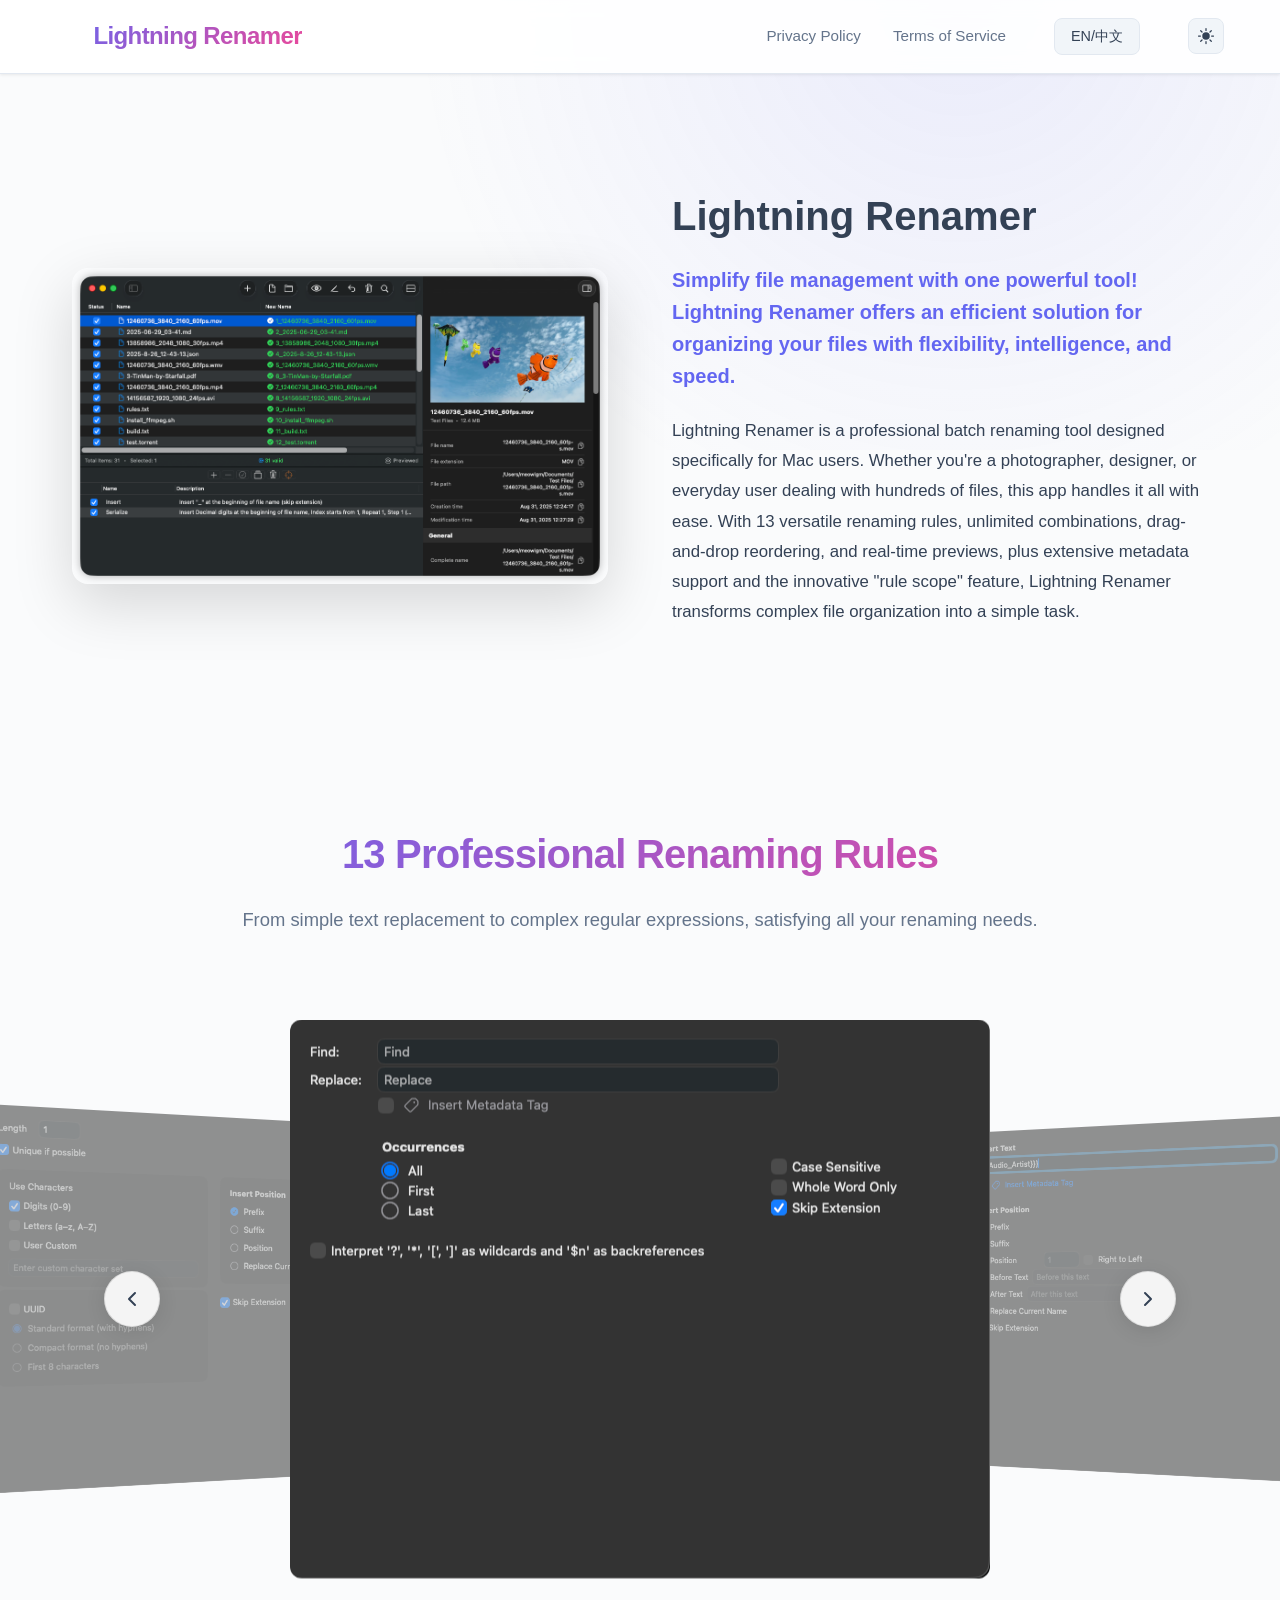
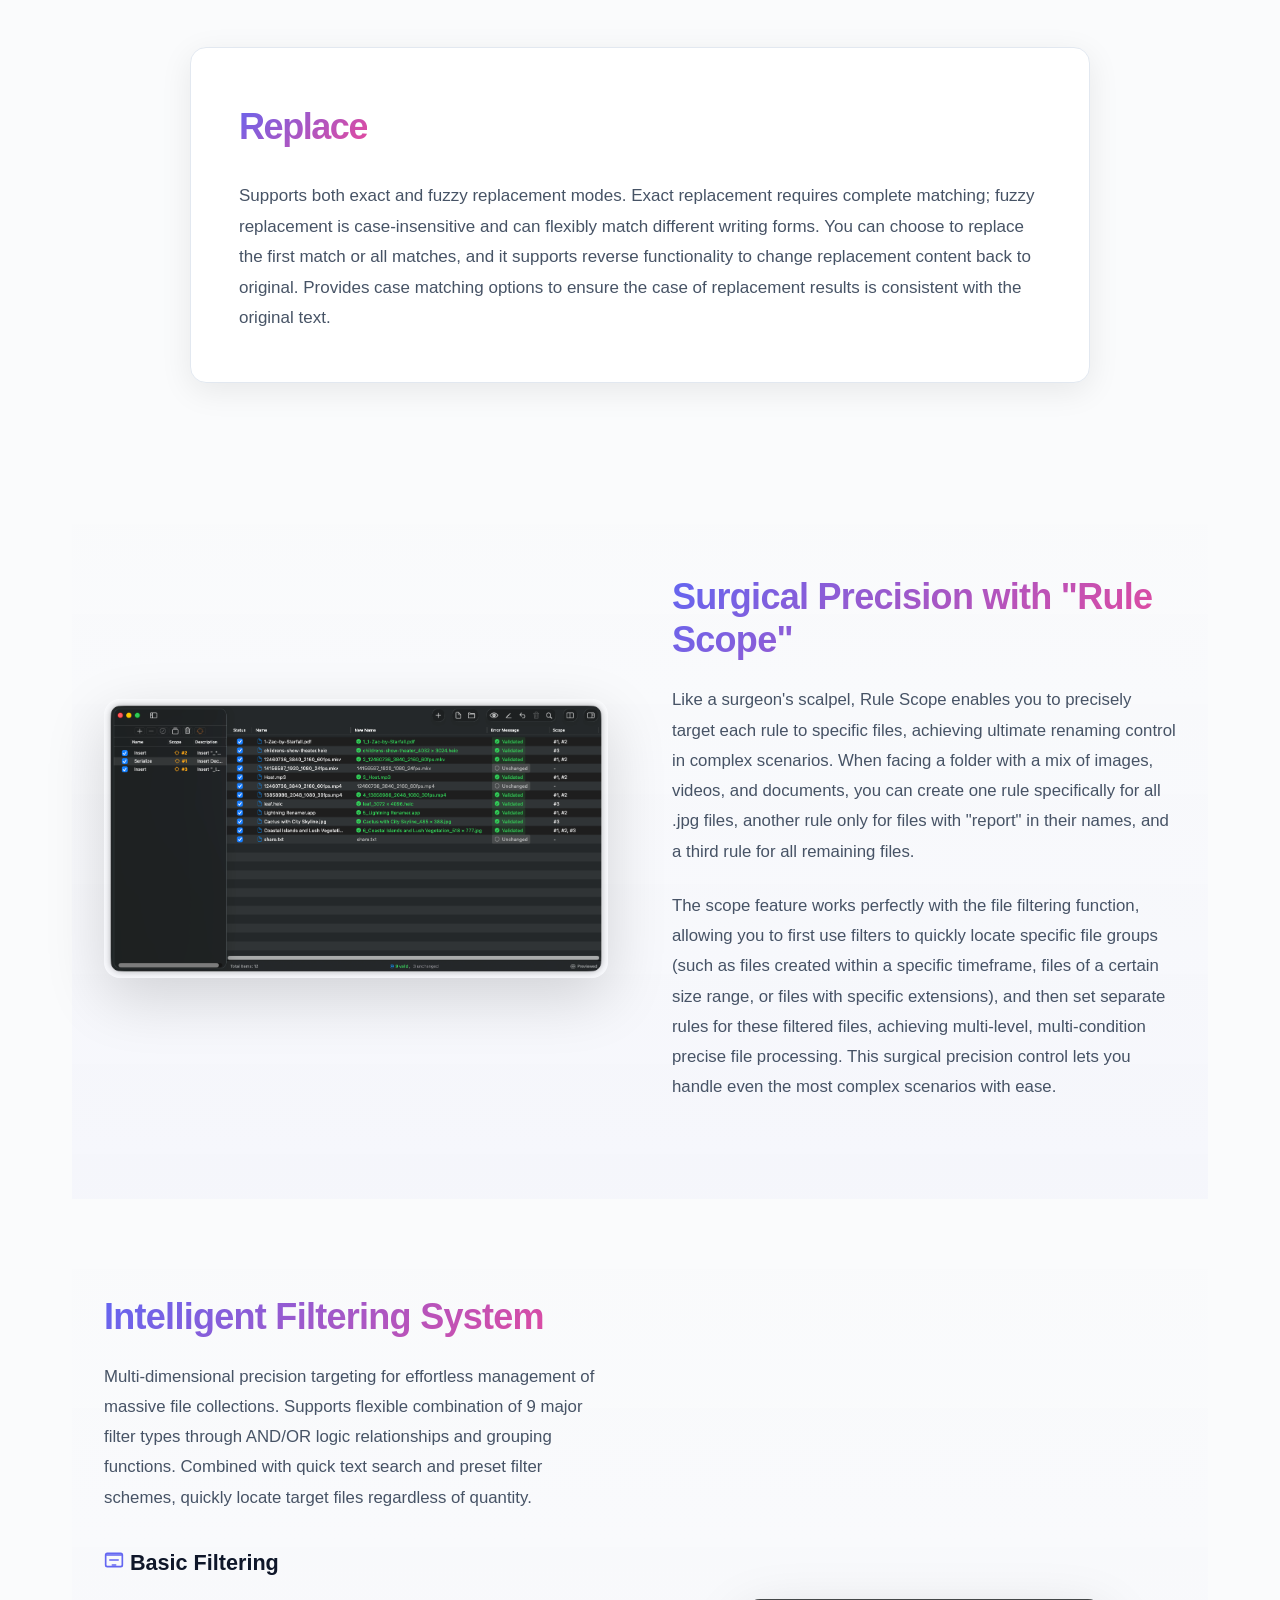
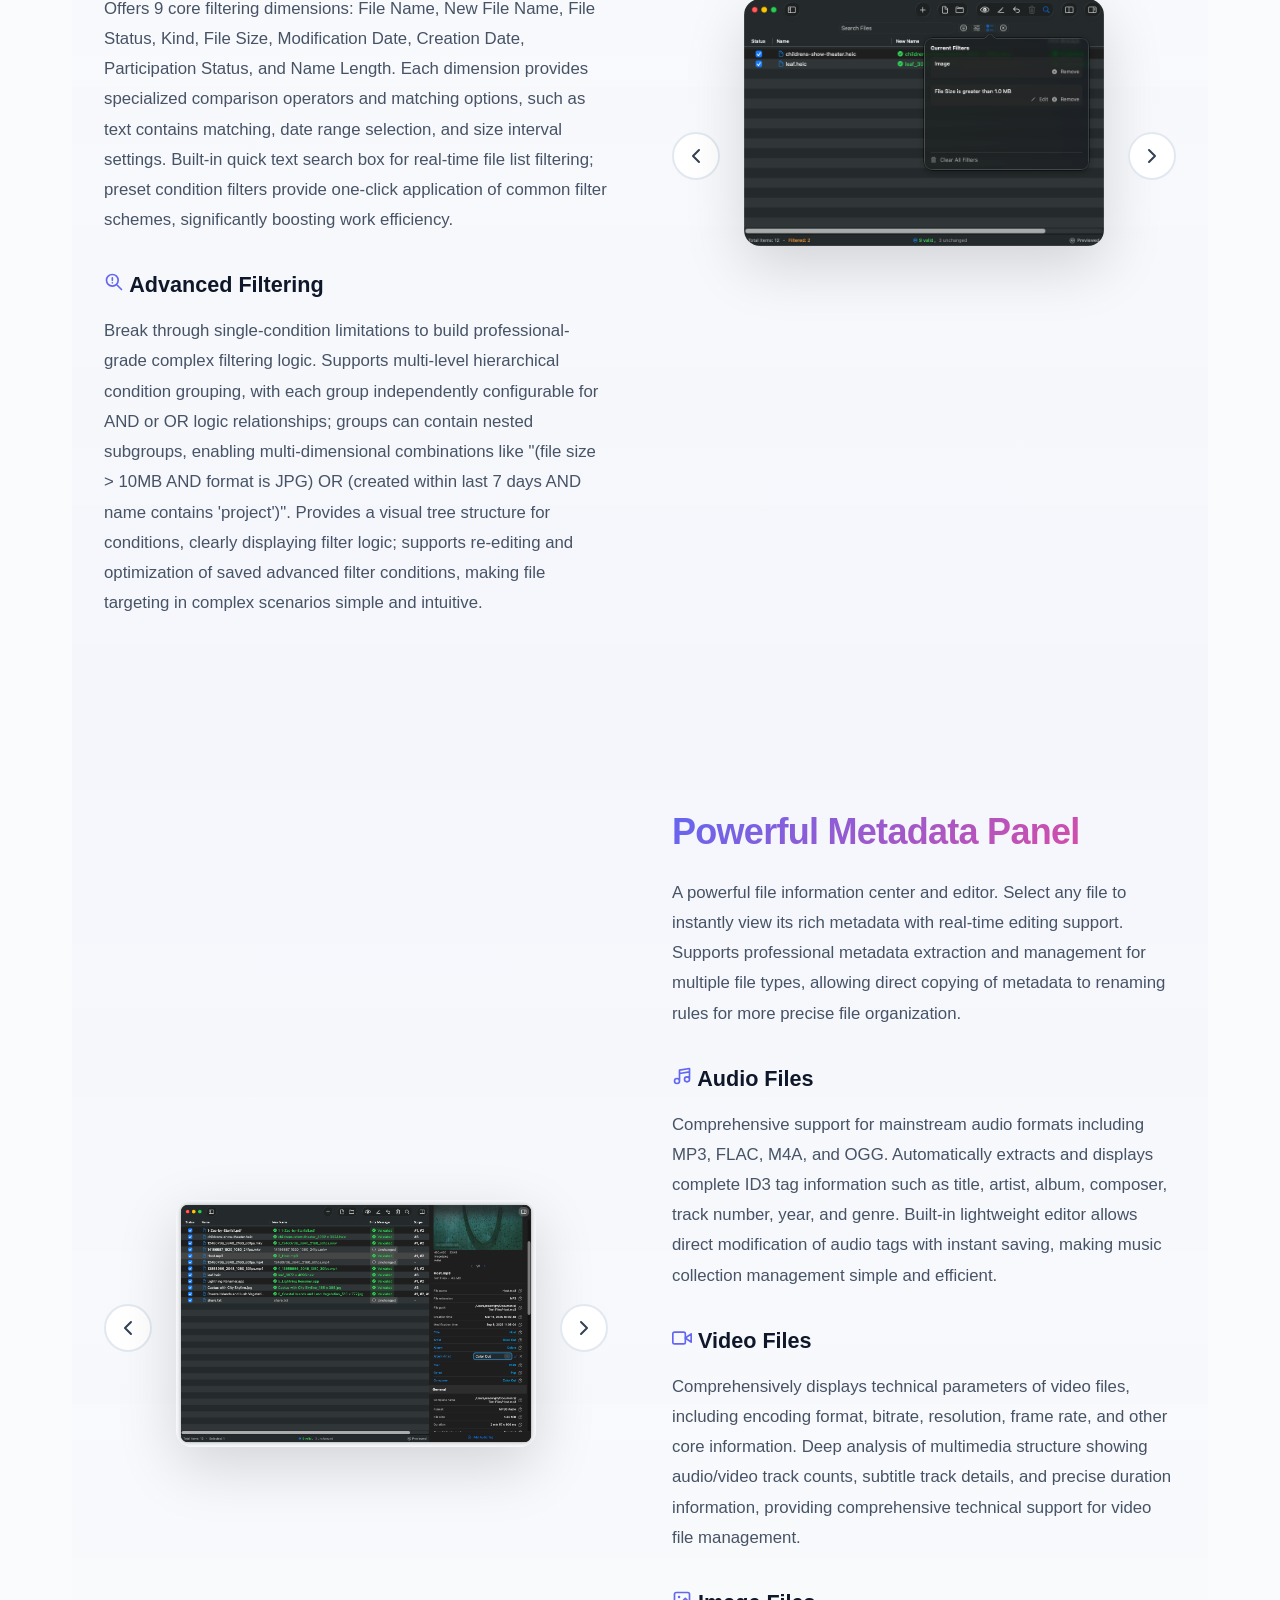
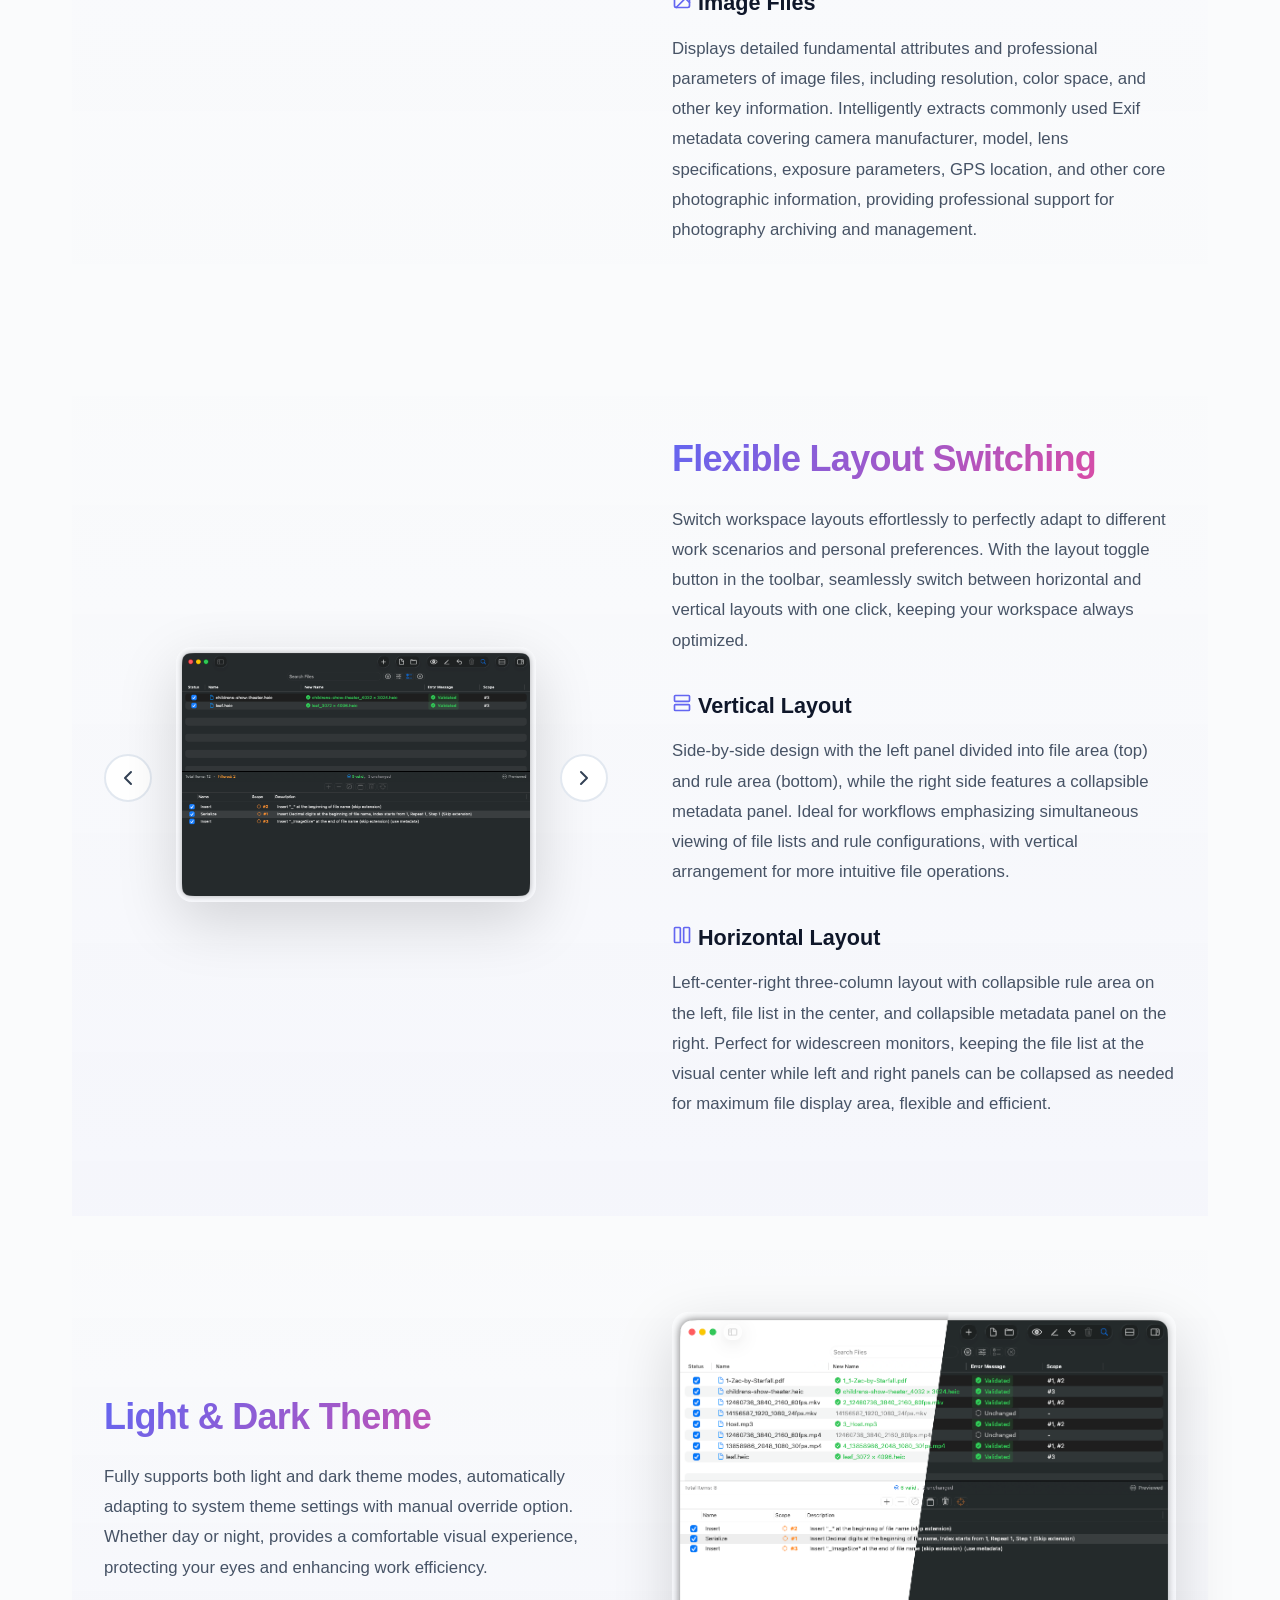
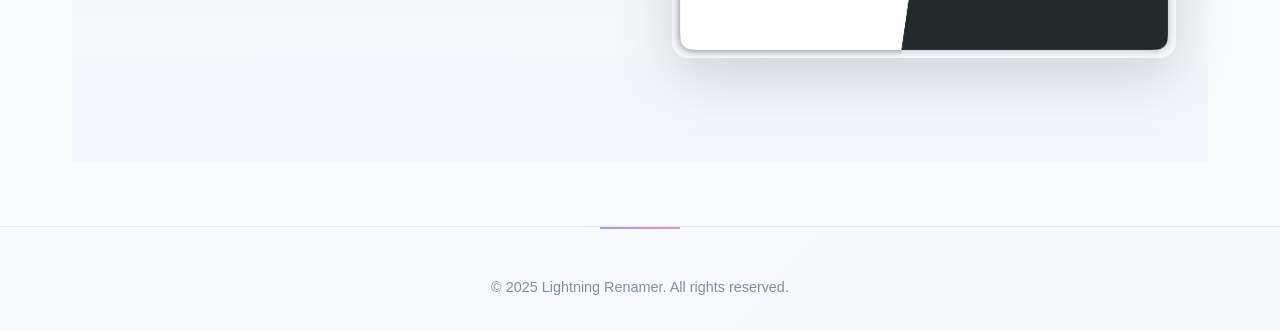
==== commit ff14a660: "修复规则图片切换按钮在亮色主题下的可见性问题" ====
--- a/index.html
+++ b/index.html
@@ -569,8 +569,8 @@
                 width: 56px;
                 height: 56px;
                 border-radius: 50%;
-                border: none;
-                background: rgba(255, 255, 255, 0.1);
+                border: 1px solid rgba(0, 0, 0, 0.1);
+                background: rgba(255, 255, 255, 0.9);
                 backdrop-filter: blur(20px);
                 color: var(--text-color);
                 cursor: pointer;
@@ -586,10 +586,11 @@
 
             [data-theme="dark"] .carousel-arrow {
                 background: rgba(30, 41, 59, 0.8);
+                border: 1px solid rgba(255, 255, 255, 0.1);
             }
 
             .carousel-arrow:hover {
-                background: rgba(255, 255, 255, 0.2);
+                background: rgba(255, 255, 255, 1);
                 box-shadow: 0 8px 30px rgba(99, 102, 241, 0.3);
                 transform: scale(1.1);
             }
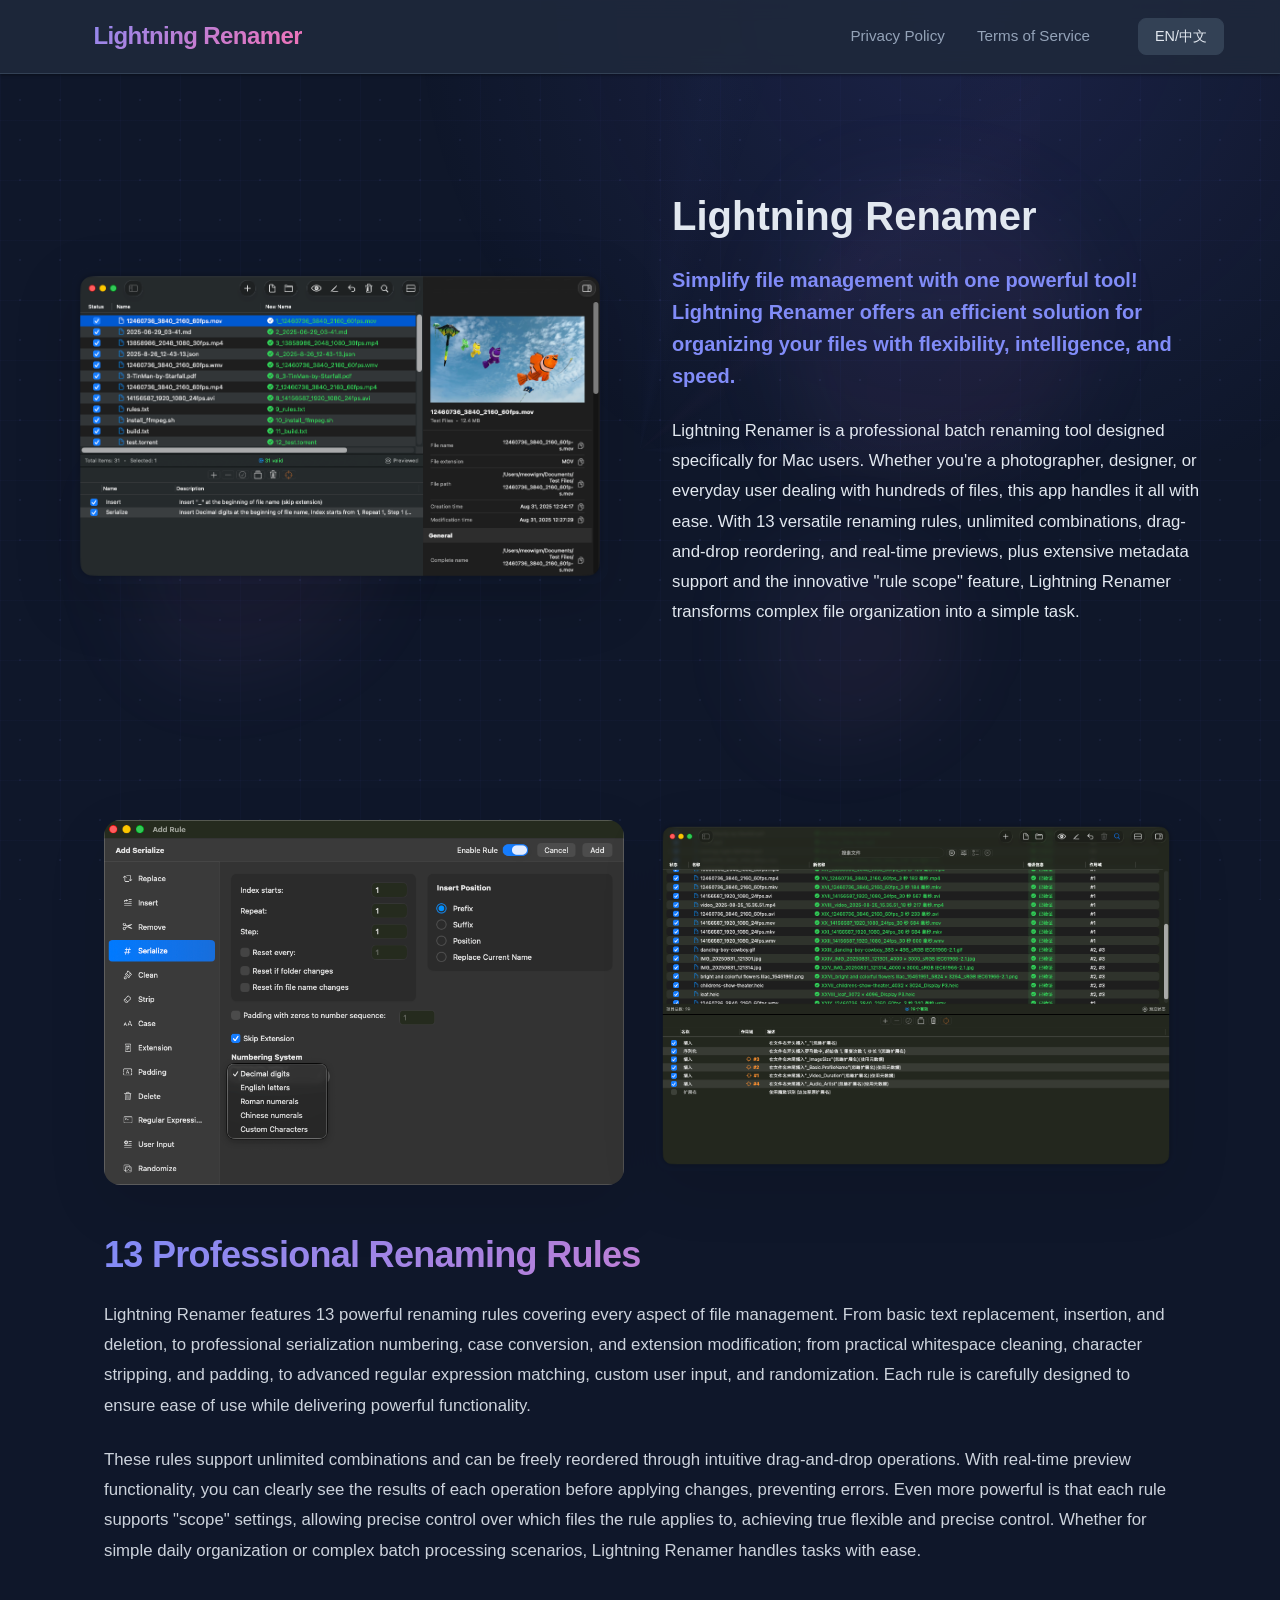
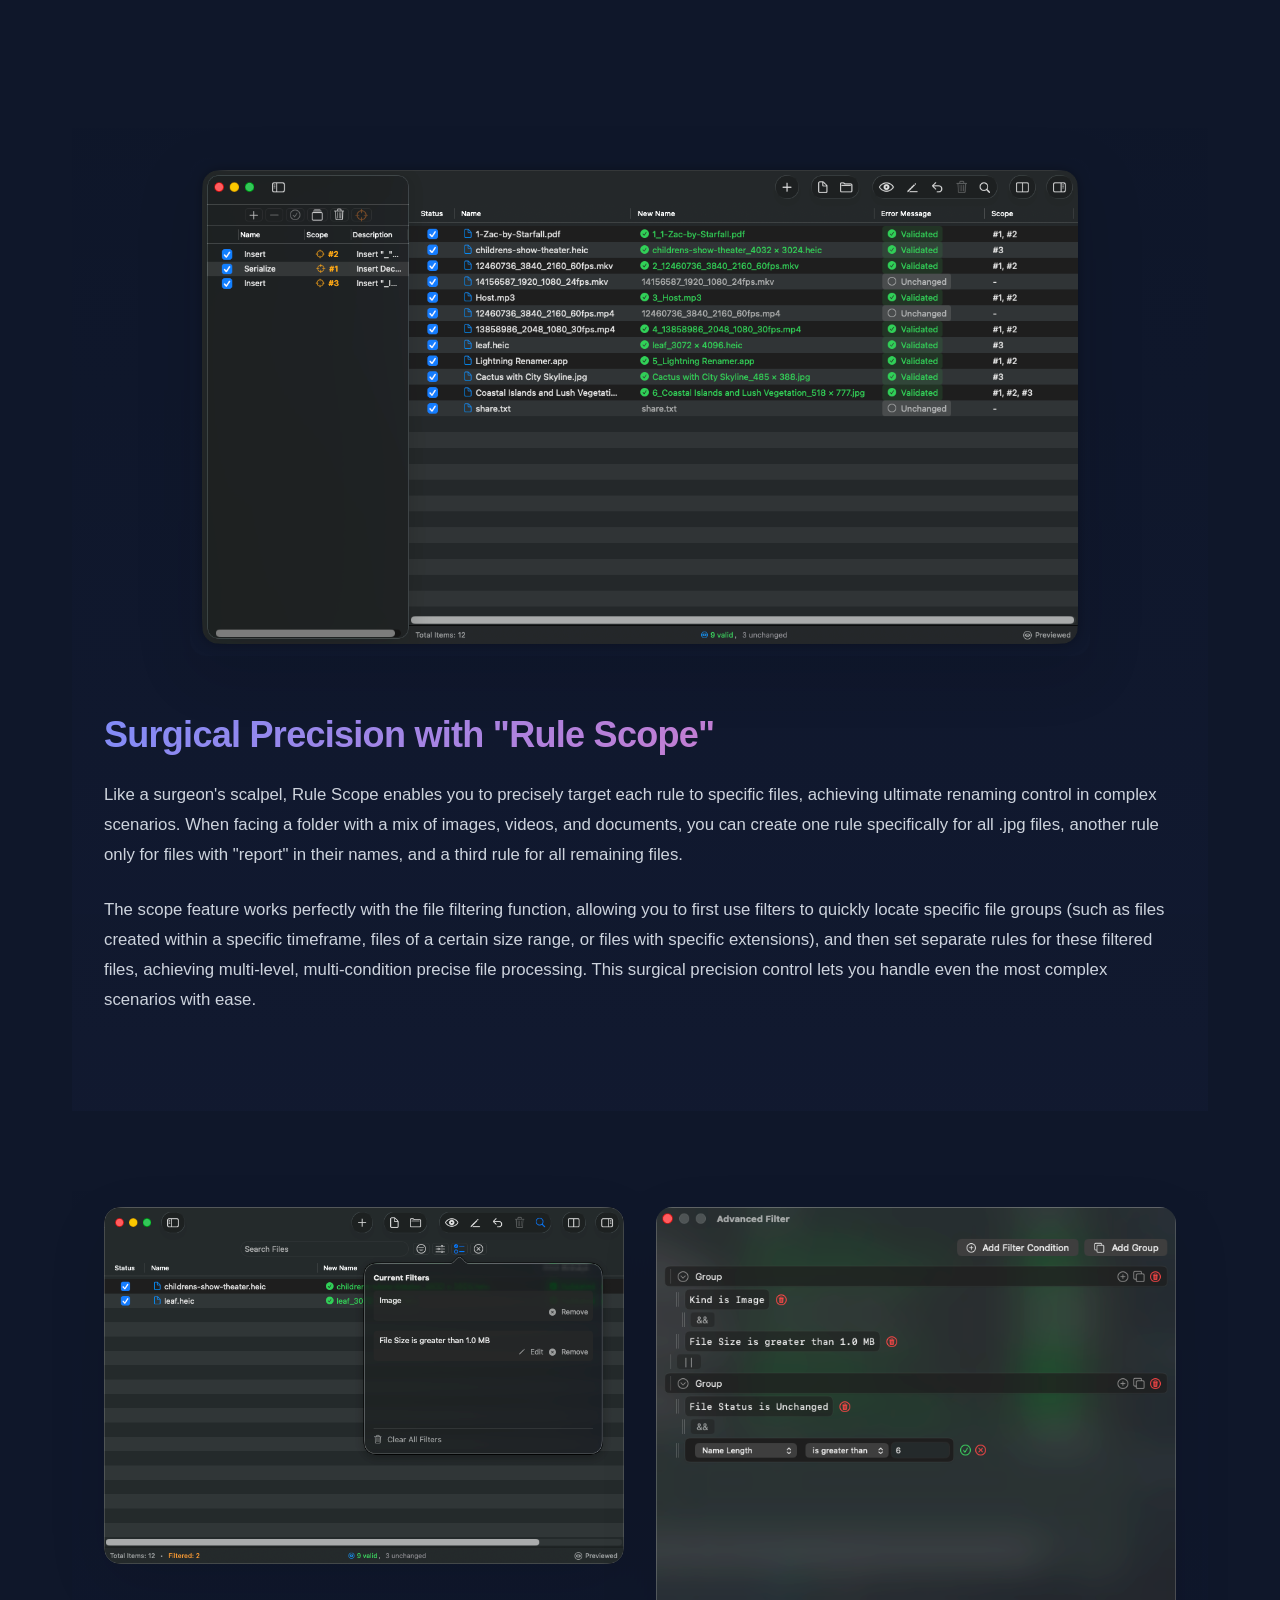
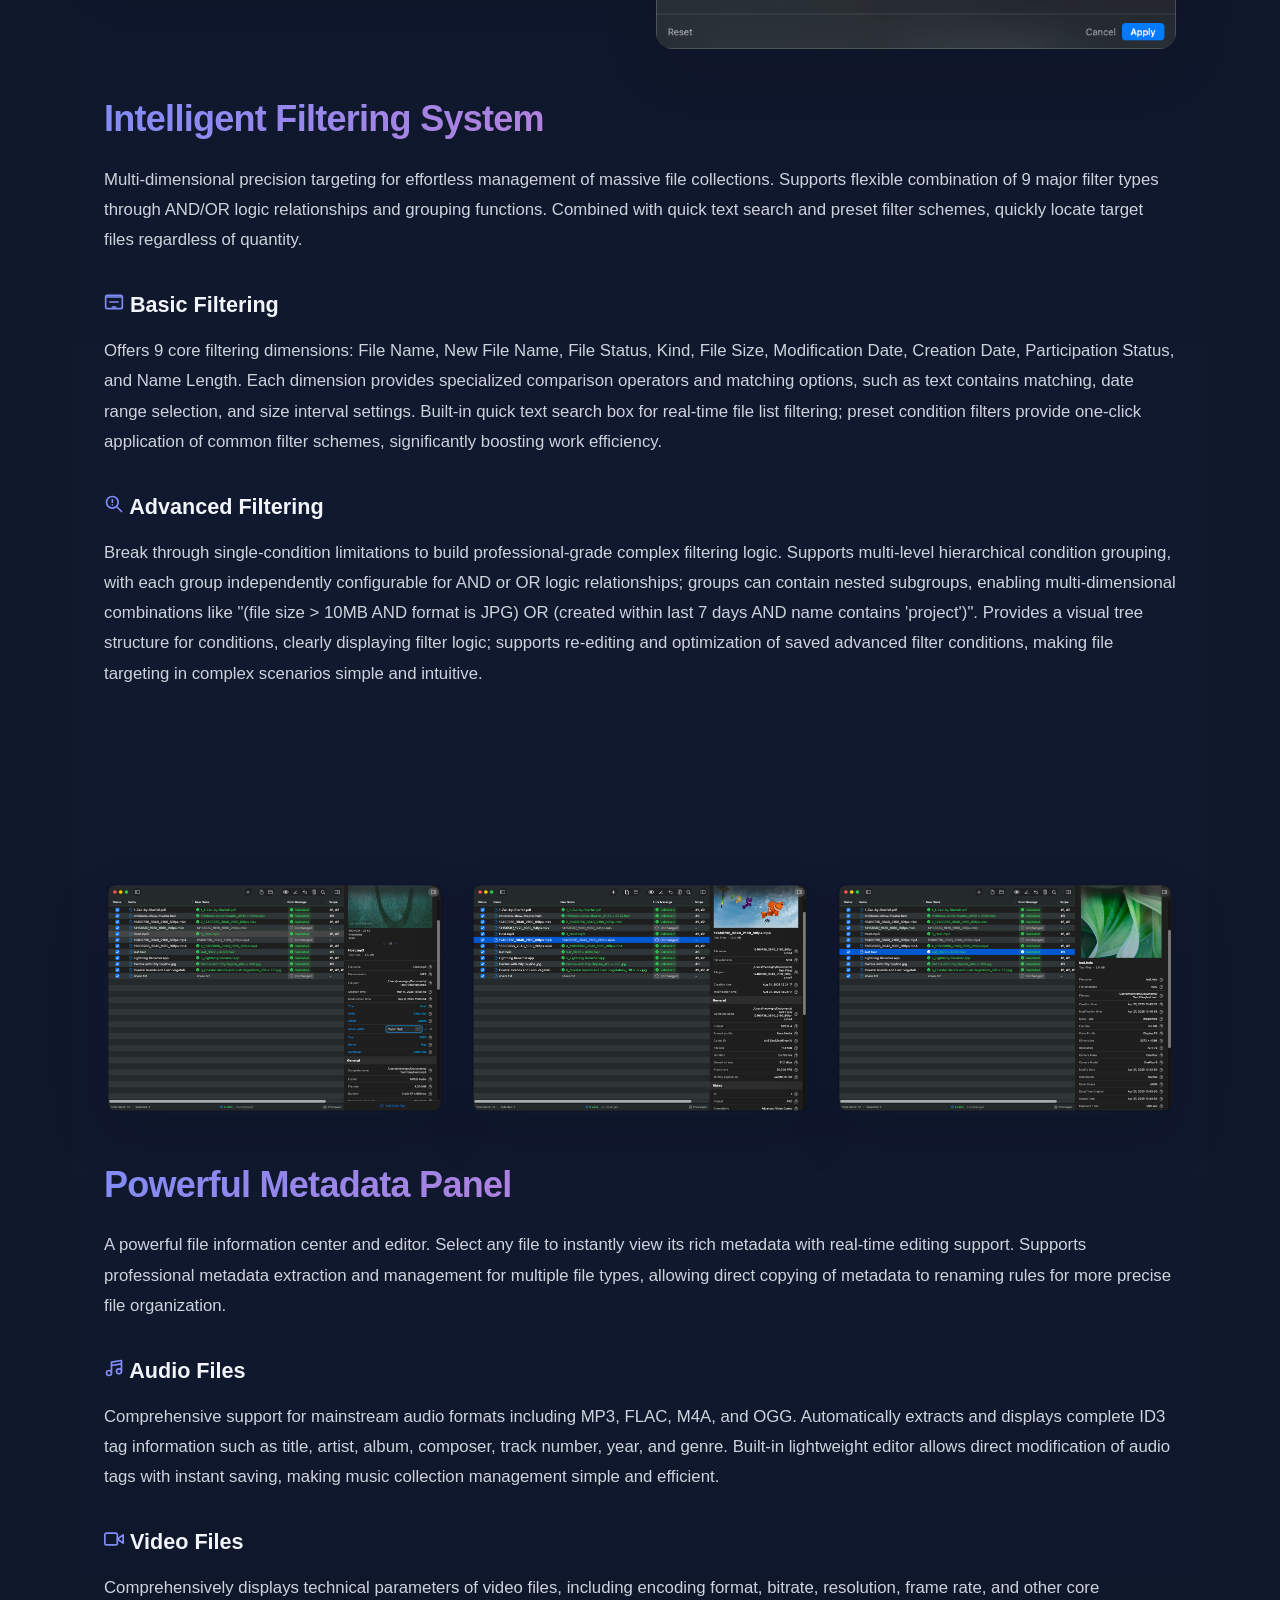
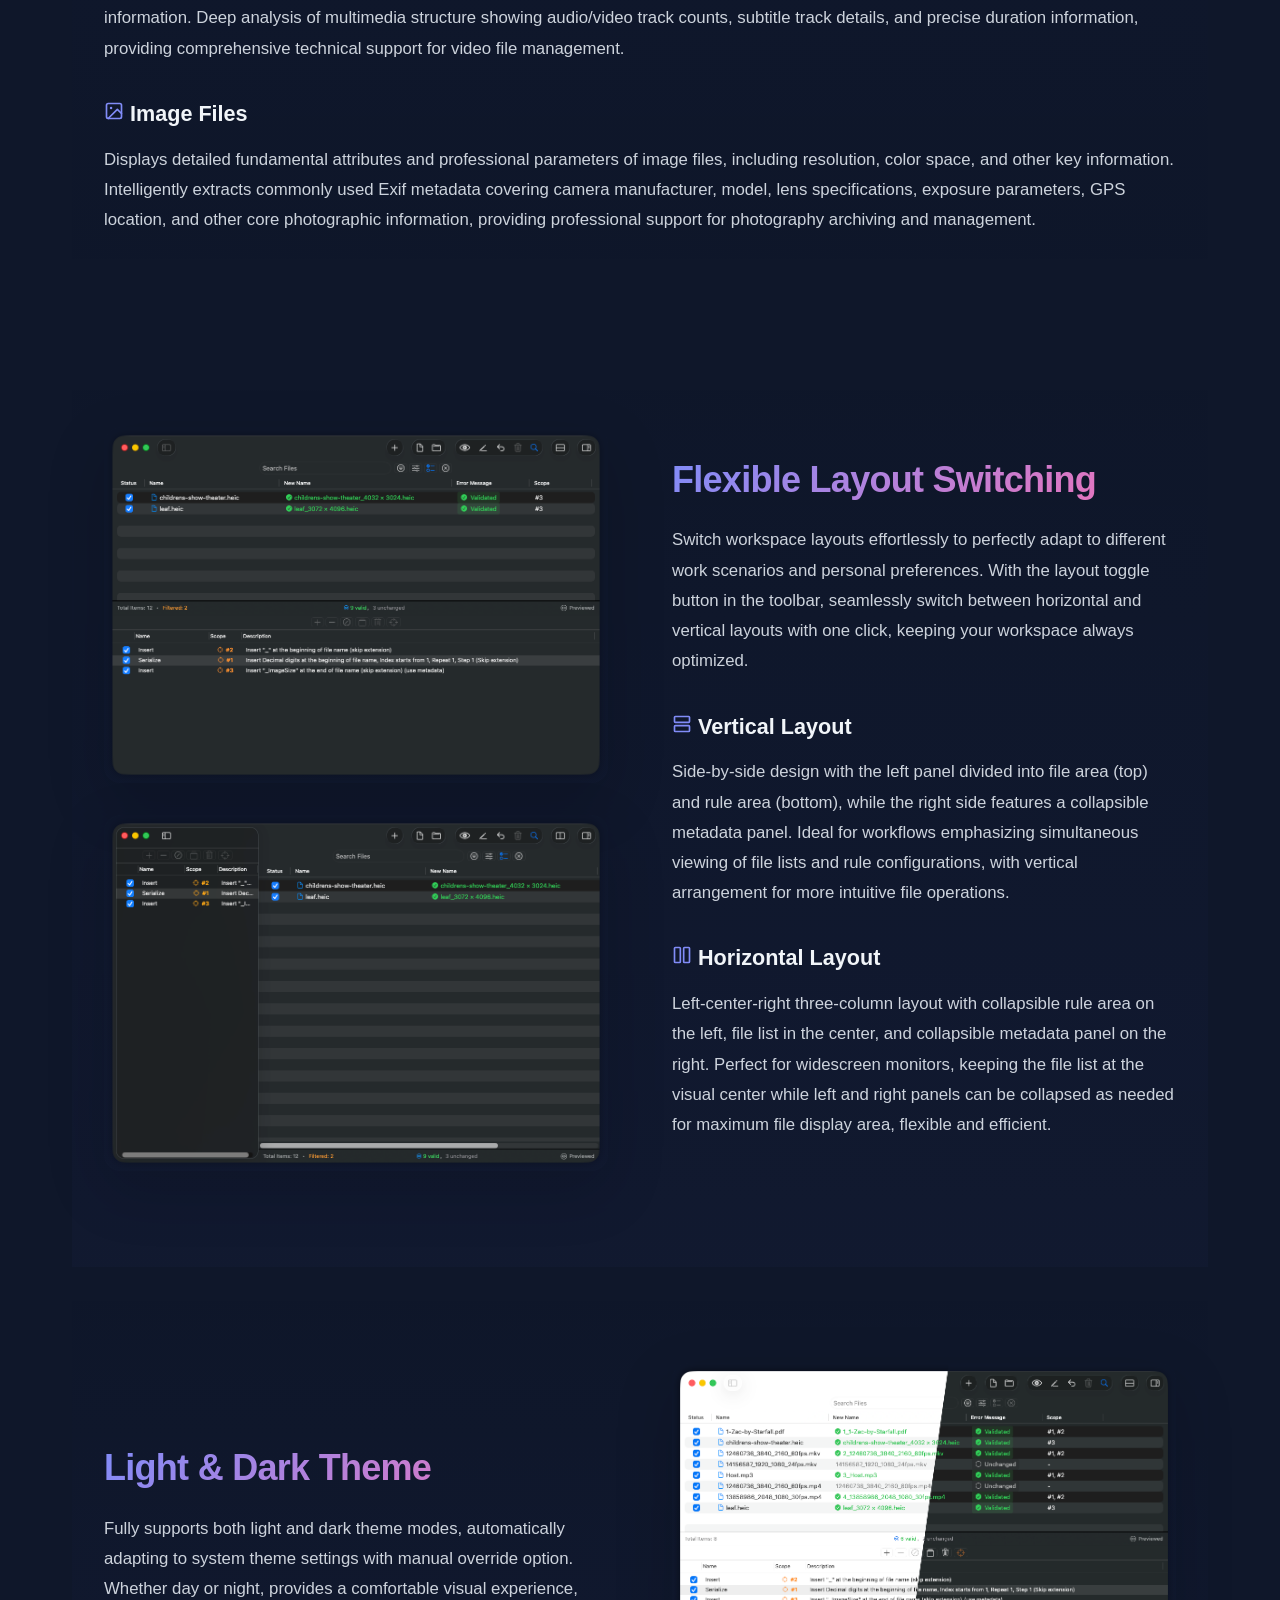
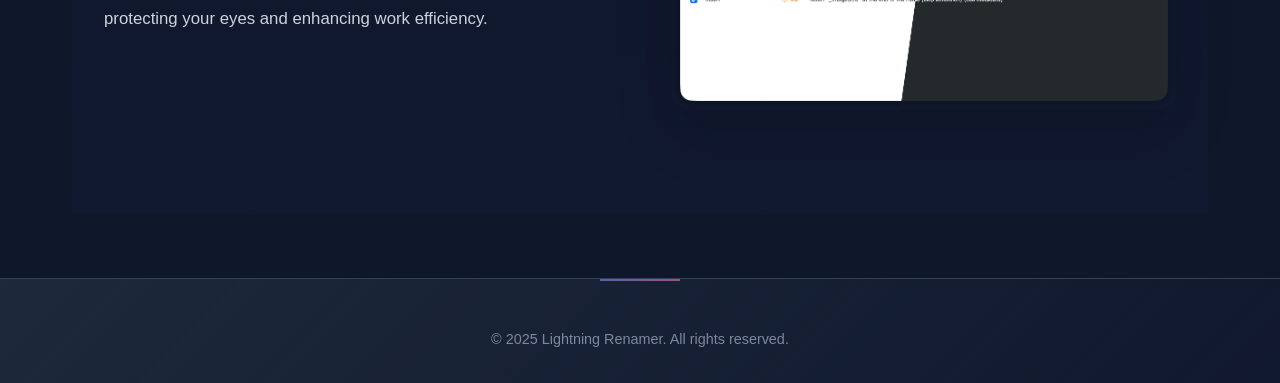
==== commit 7d1817a8: "移除 privacy 和 terms 页面的主题切换功能，只保留暗色主题" ====
--- a/index.html
+++ b/index.html
@@ -4,49 +4,8 @@
         <meta charset="UTF-8" />
         <meta name="viewport" content="width=device-width, initial-scale=1.0" />
         <title>Lightning Renamer - 智能文件重命名工具</title>
-        <script>
-            // 防止暗色主题闪烁：在页面渲染前立即应用主题
-            (function() {
-                try {
-                    const savedTheme = localStorage.getItem('preferred-theme');
-                    const systemPrefersDark = window.matchMedia('(prefers-color-scheme: dark)').matches;
-                    const theme = savedTheme || (systemPrefersDark ? 'dark' : 'light');
-                    
-                    if (theme === 'dark') {
-                        document.documentElement.setAttribute('data-theme', 'dark');
-                        document.body.setAttribute('data-theme', 'dark');
-                    }
-                } catch (e) {
-                    // 忽略错误，使用默认主题
-                }
-            })();
-        </script>
         <style>
             :root {
-                --background-color: #fafbfc;
-                --text-color: #334155;
-                --header-background: rgba(255, 255, 255, 0.9);
-                --card-background: #ffffff;
-                --shadow-color: rgba(0, 0, 0, 0.08);
-                --primary-color: #6366f1;
-                --primary-dark: #4f46e5;
-                --primary-light: #818cf8;
-                --accent-color: #ec4899;
-                --accent-light: #f472b6;
-                --secondary-color: #64748b;
-                --hover-color: #f8fafc;
-                --button-background: #f1f5f9;
-                --border-color: #e2e8f0;
-                --heading-color: #0f172a;
-                --footer-background: #f8fafc;
-                --content-max-width: 1200px;
-                --heading-font: -apple-system, BlinkMacSystemFont, 'SF Pro Display', 'Segoe UI', Roboto, sans-serif;
-                --card-hover-shadow: 0 20px 50px rgba(99, 102, 241, 0.15);
-                --gradient-start: #6366f1;
-                --gradient-end: #ec4899;
-            }
-
-            [data-theme="dark"] {
                 --background-color: #0f172a;
                 --text-color: #e2e8f0;
                 --header-background: rgba(30, 41, 59, 0.9);
@@ -63,15 +22,14 @@
                 --border-color: #334155;
                 --heading-color: #f1f5f9;
                 --footer-background: #1e293b;
+                --content-max-width: 1200px;
+                --heading-font: -apple-system, BlinkMacSystemFont, 'SF Pro Display', 'Segoe UI', Roboto, sans-serif;
                 --card-hover-shadow: 0 20px 50px rgba(99, 102, 241, 0.3);
-            }
-
-            /* 防止暗色主题闪烁的默认样式 */
+                --gradient-start: #6366f1;
+                --gradient-end: #ec4899;
+            }
+
             html {
-                background-color: #fafbfc;
-            }
-            
-            html[data-theme="dark"] {
                 background-color: #0f172a;
             }
 
@@ -94,27 +52,196 @@
                 position: relative;
             }
 
+            /* 背景网格 */
             body::before {
+                content: '';
+                position: fixed;
+                top: 0;
+                left: 0;
+                width: 100%;
+                height: 100%;
+                background-image: 
+                    linear-gradient(rgba(99, 102, 241, 0.03) 1px, transparent 1px),
+                    linear-gradient(90deg, rgba(99, 102, 241, 0.03) 1px, transparent 1px);
+                background-size: 60px 60px;
+                pointer-events: none;
+                z-index: 0;
+            }
+
+            /* 浮动光晕 */
+            body::after {
                 content: '';
                 position: fixed;
                 top: -50%;
                 right: -25%;
                 width: 100%;
                 height: 100%;
-                background: radial-gradient(circle, rgba(99, 102, 241, 0.1) 0%, transparent 70%);
+                background: radial-gradient(circle, rgba(99, 102, 241, 0.15) 0%, transparent 70%);
                 animation: float 20s ease-in-out infinite;
                 pointer-events: none;
                 z-index: 0;
             }
 
-            [data-theme="dark"] body::before {
-                background: radial-gradient(circle, rgba(99, 102, 241, 0.15) 0%, transparent 70%);
+            /* 装饰性几何图形 */
+            .geometric-bg {
+                position: fixed;
+                width: 100%;
+                height: 100%;
+                top: 0;
+                left: 0;
+                pointer-events: none;
+                z-index: 0;
+                overflow: hidden;
+            }
+
+
+            /* 点状装饰 */
+            @supports (mask-image: radial-gradient(circle, black, transparent)) {
+                .geometric-bg {
+                    background-image: radial-gradient(circle, rgba(129, 140, 248, 0.08) 1px, transparent 1px);
+                    background-size: 40px 40px;
+                    background-position: 0 0, 20px 20px;
+                }
+            }
+
+            /* 光线装饰 */
+            .light-rays {
+                position: absolute;
+                top: 50%;
+                left: 50%;
+                width: 800px;
+                height: 800px;
+                margin: -400px 0 0 -400px;
+                background: conic-gradient(
+                    from 0deg,
+                    transparent 0deg,
+                    rgba(129, 140, 248, 0.03) 10deg,
+                    transparent 20deg,
+                    transparent 40deg,
+                    rgba(244, 114, 182, 0.03) 50deg,
+                    transparent 60deg,
+                    transparent 80deg,
+                    rgba(129, 140, 248, 0.03) 90deg,
+                    transparent 100deg
+                );
+                animation: rotateRays 60s linear infinite;
+                opacity: 0.6;
+            }
+
+            /* 浮动粒子效果 */
+            .floating-particles {
+                position: absolute;
+                top: 0;
+                left: 0;
+                width: 100%;
+                height: 100%;
+                background-image: 
+                    radial-gradient(2px 2px at 20% 30%, rgba(129, 140, 248, 0.4), transparent),
+                    radial-gradient(2px 2px at 60% 70%, rgba(244, 114, 182, 0.4), transparent),
+                    radial-gradient(1px 1px at 50% 50%, rgba(129, 140, 248, 0.3), transparent),
+                    radial-gradient(1px 1px at 80% 10%, rgba(244, 114, 182, 0.3), transparent),
+                    radial-gradient(2px 2px at 90% 60%, rgba(129, 140, 248, 0.4), transparent),
+                    radial-gradient(1px 1px at 30% 80%, rgba(244, 114, 182, 0.3), transparent);
+                background-size: 200% 200%;
+                background-position: 0% 0%;
+                animation: particleFloat 40s ease-in-out infinite;
+            }
+
+            /* 抽象形状 */
+            .abstract-shape {
+                position: absolute;
+                background: linear-gradient(135deg, rgba(129, 140, 248, 0.06), rgba(244, 114, 182, 0.06));
+                filter: blur(40px);
+                border-radius: 40% 60% 70% 30% / 40% 50% 60% 50%;
+                animation: morphShape 15s ease-in-out infinite;
+            }
+
+            .shape-1 {
+                top: 20%;
+                right: 15%;
+                width: 300px;
+                height: 300px;
+                animation-delay: 0s;
+            }
+
+            .shape-2 {
+                bottom: 25%;
+                left: 10%;
+                width: 250px;
+                height: 250px;
+                animation-delay: 5s;
+            }
+
+            .shape-3 {
+                top: 60%;
+                right: 25%;
+                width: 200px;
+                height: 200px;
+                animation-delay: 10s;
             }
 
             @keyframes float {
                 0%, 100% { transform: translate(0, 0) rotate(0deg); }
                 33% { transform: translate(30px, -30px) rotate(120deg); }
                 66% { transform: translate(-20px, 20px) rotate(240deg); }
+            }
+
+            @keyframes morphing {
+                0%, 100% { 
+                    transform: rotate(0deg) scale(1);
+                    clip-path: polygon(50% 0%, 100% 38%, 82% 100%, 18% 100%, 0% 38%);
+                }
+                25% { 
+                    transform: rotate(10deg) scale(1.05);
+                    clip-path: polygon(50% 0%, 90% 20%, 100% 60%, 75% 100%, 25% 100%, 0% 60%, 10% 20%);
+                }
+                50% { 
+                    transform: rotate(-5deg) scale(0.95);
+                    clip-path: polygon(30% 0%, 70% 0%, 100% 30%, 100% 70%, 70% 100%, 30% 100%, 0% 70%, 0% 30%);
+                }
+                75% { 
+                    transform: rotate(15deg) scale(1.1);
+                    clip-path: polygon(50% 0%, 100% 25%, 100% 75%, 50% 100%, 0% 75%, 0% 25%);
+                }
+            }
+
+            @keyframes rotateRays {
+                from { transform: rotate(0deg); }
+                to { transform: rotate(360deg); }
+            }
+
+            @keyframes particleFloat {
+                0%, 100% { 
+                    background-position: 0% 0%, 100% 100%, 50% 50%, 80% 20%, 90% 70%, 30% 90%;
+                }
+                25% { 
+                    background-position: 20% 10%, 80% 90%, 60% 40%, 70% 30%, 95% 60%, 25% 85%;
+                }
+                50% { 
+                    background-position: 40% 20%, 60% 80%, 70% 30%, 60% 40%, 85% 65%, 20% 80%;
+                }
+                75% { 
+                    background-position: 30% 15%, 70% 85%, 55% 45%, 75% 25%, 90% 70%, 35% 90%;
+                }
+            }
+
+            @keyframes morphShape {
+                0%, 100% {
+                    border-radius: 40% 60% 70% 30% / 40% 50% 60% 50%;
+                    transform: rotate(0deg) scale(1);
+                }
+                25% {
+                    border-radius: 60% 40% 30% 70% / 50% 60% 40% 50%;
+                    transform: rotate(90deg) scale(1.1);
+                }
+                50% {
+                    border-radius: 50% 50% 50% 50% / 60% 40% 60% 40%;
+                    transform: rotate(180deg) scale(0.9);
+                }
+                75% {
+                    border-radius: 30% 70% 60% 40% / 40% 60% 50% 50%;
+                    transform: rotate(270deg) scale(1.05);
+                }
             }
 
             .header {
@@ -250,26 +377,6 @@
                 border-color: var(--primary-light);
             }
 
-            .theme-switch {
-                display: flex;
-                align-items: center;
-                justify-content: center;
-                margin-left: 1rem;
-                width: 36px;
-                height: 36px;
-                padding: 0;
-            }
-
-            .theme-icon {
-                width: 20px;
-                height: 20px;
-                transition: all 0.3s ease;
-                flex-shrink: 0;
-            }
-
-            .theme-icon:hover {
-                transform: scale(1.1) rotate(15deg);
-            }
 
             .main {
                 max-width: var(--content-max-width);
@@ -462,178 +569,66 @@
                 z-index: 1;
             }
 
-            /* 集成式规则展示 - 轮播图模式 */
+            /* 规则展示 - 简洁模式 */
             .rules-integrated {
                 padding: 6rem 2rem;
             }
 
-            /* 轮播图容器 */
-            .carousel-wrapper {
-                position: relative;
+            .rules-content {
+                max-width: 1400px;
+                margin: 0 auto;
+            }
+
+            .rules-images-container {
                 max-width: 1200px;
                 margin: 0 auto 3rem;
-                display: flex;
-                align-items: center;
+                display: grid;
+                grid-template-columns: repeat(2, 1fr);
                 gap: 2rem;
-                height: 600px;
-            }
-
-            /* 轮播图主容器 - 3D透视 */
-            .carousel-container {
-                flex: 1;
-                position: relative;
-                height: 600px;
-                perspective: 2000px;
-                transform-style: preserve-3d;
-                overflow: visible;
-            }
-
-            /* 轮播轨道 - 3D空间 */
-            .carousel-track {
-                position: relative;
+            }
+
+            .rules-images-container img {
                 width: 100%;
-                height: 100%;
-                transform-style: preserve-3d;
-            }
-
-            /* 轮播幻灯片 - 3D卡片 */
-            .carousel-slide {
-                position: absolute;
-                top: 50%;
-                left: 50%;
-                width: auto;
                 height: auto;
-                transform: translate(-50%, -50%);
-                display: flex;
-                justify-content: center;
-                align-items: center;
-                background: transparent;
-                border-radius: 20px;
-                transition: all 0.6s cubic-bezier(0.34, 1.56, 0.64, 1);
-                transform-style: preserve-3d;
-                backface-visibility: visible;
-            }
-
-            .carousel-slide img {
-                display: block;
-                width: auto;
-                height: auto;
-                max-width: none;
-                max-height: none;
-                border-radius: 12px;
-                transition: all 0.4s ease;
-            }
-
-            /* 中心卡片 */
-            .carousel-slide.active {
-                z-index: 10;
-                opacity: 1;
-                transform: translate(-50%, -50%) translateZ(0) rotateY(0deg) scale(1);
-            }
-
-            /* 左侧卡片 */
-            .carousel-slide.prev {
-                z-index: 5;
-                opacity: 0.5;
-                transform: translate(-120%, -50%) translateZ(-300px) rotateY(35deg) scale(0.75);
-                filter: brightness(0.7);
-            }
-
-            /* 右侧卡片 */
-            .carousel-slide.next {
-                z-index: 5;
-                opacity: 0.5;
-                transform: translate(20%, -50%) translateZ(-300px) rotateY(-35deg) scale(0.75);
-                filter: brightness(0.7);
-            }
-
-            /* 隐藏的卡片 */
-            .carousel-slide.hidden {
-                z-index: 1;
-                opacity: 0;
-                transform: translate(-50%, -50%) translateZ(-500px) scale(0.5);
-                pointer-events: none;
-            }
-
-            /* 中心卡片悬停效果 */
-            .carousel-slide.active:hover {
-                transform: translate(-50%, -50%) translateZ(20px) rotateY(0deg) scale(1.02);
-            }
-
-            .carousel-slide.active:hover img {
-                transform: scale(1.02);
-            }
-
-            /* 箭头按钮 */
-            .carousel-arrow {
-                width: 56px;
-                height: 56px;
-                border-radius: 50%;
-                border: 1px solid rgba(0, 0, 0, 0.1);
-                background: rgba(255, 255, 255, 0.9);
-                backdrop-filter: blur(20px);
+                border-radius: 16px;
+                box-shadow: 0 20px 60px rgba(0, 0, 0, 0.1);
+                transition: transform 0.3s ease, box-shadow 0.3s ease;
+                cursor: zoom-in;
+            }
+
+            .rules-images-container img:hover {
+                transform: translateY(-8px);
+                box-shadow: 0 30px 80px rgba(0, 0, 0, 0.15);
+            }
+
+            .rules-text {
+                text-align: left;
+            }
+
+            .rules-text h2 {
+                font-size: 2.25rem;
+                font-weight: 800;
+                margin-bottom: 1.5rem;
+                line-height: 1.2;
+                color: var(--heading-color);
+                font-family: var(--heading-font);
+                letter-spacing: -0.02em;
+                background: linear-gradient(135deg, var(--primary-color), var(--accent-color));
+                -webkit-background-clip: text;
+                -webkit-text-fill-color: transparent;
+                background-clip: text;
+            }
+
+            .rules-text p {
+                font-size: 1.05rem;
+                line-height: 1.8;
                 color: var(--text-color);
-                cursor: pointer;
-                display: flex;
-                align-items: center;
-                justify-content: center;
-                transition: all 0.3s ease;
-                box-shadow: 0 4px 20px rgba(0, 0, 0, 0.1);
-                flex-shrink: 0;
-                position: relative;
-                z-index: 100;
-            }
-
-            [data-theme="dark"] .carousel-arrow {
-                background: rgba(30, 41, 59, 0.8);
-                border: 1px solid rgba(255, 255, 255, 0.1);
-            }
-
-            .carousel-arrow:hover {
-                background: rgba(255, 255, 255, 1);
-                box-shadow: 0 8px 30px rgba(99, 102, 241, 0.3);
-                transform: scale(1.1);
-            }
-
-            [data-theme="dark"] .carousel-arrow:hover {
-                background: rgba(30, 41, 59, 1);
-            }
-
-            .carousel-arrow:active {
-                transform: scale(0.95);
-            }
-
-            .carousel-arrow svg {
-                width: 24px;
-                height: 24px;
-                stroke: currentColor;
-            }
-
-            /* 指示器 */
-            .carousel-indicators {
-                display: none;
-            }
-
-            .indicator-dot {
-                width: 8px;
-                height: 8px;
-                border-radius: 50%;
-                background: var(--border-color);
-                border: none;
-                cursor: pointer;
-                transition: all 0.3s ease;
-                padding: 0;
-            }
-
-            .indicator-dot:hover {
-                background: var(--primary-color);
-                transform: scale(1.2);
-            }
-
-            .indicator-dot.active {
-                background: var(--primary-color);
-                width: 24px;
-                border-radius: 4px;
+                margin-bottom: 1.5rem;
+                opacity: 0.9;
+            }
+
+            .rules-text p:last-child {
+                margin-bottom: 0;
             }
 
             .rules-section-title {
@@ -678,6 +673,18 @@
                 animation: fadeInUp 0.6s cubic-bezier(0.16, 1, 0.3, 1);
             }
 
+            .rules-text-area h3 {
+                font-size: 1.75rem;
+                font-weight: 700;
+                color: var(--heading-color);
+                margin-bottom: 1.5rem;
+                margin-top: 0;
+                background: linear-gradient(135deg, var(--primary-color), var(--accent-color));
+                -webkit-background-clip: text;
+                -webkit-text-fill-color: transparent;
+                background-clip: text;
+            }
+
             .rule-details {
                 width: 100%;
                 transition: all 0.5s cubic-bezier(0.4, 0, 0.2, 1);
@@ -749,36 +756,29 @@
             }
 
             .scope-content {
-                display: grid;
-                grid-template-columns: 1fr 1fr;
-                gap: 4rem;
-                align-items: center;
-                max-width: 1200px;
+                max-width: 1400px;
                 margin: 0 auto;
             }
 
             .scope-image {
-                display: flex;
-                justify-content: center;
-                align-items: center;
-                order: 1;
+                margin-bottom: 3rem;
+                max-width: 900px;
+                margin-left: auto;
+                margin-right: auto;
             }
 
             .scope-image img {
                 width: 100%;
                 height: auto;
                 border-radius: 16px;
-                box-shadow: 0 20px 60px rgba(0, 0, 0, 0.15);
-                transition: transform 0.4s ease, box-shadow 0.4s ease;
-            }
-
-            .scope-image img {
-                cursor: pointer;
+                box-shadow: 0 20px 60px rgba(0, 0, 0, 0.1);
+                transition: transform 0.3s ease, box-shadow 0.3s ease;
+                cursor: zoom-in;
             }
 
             .scope-image img:hover {
-                transform: translateY(-8px) scale(1.02);
-                box-shadow: 0 30px 80px rgba(99, 102, 241, 0.25);
+                transform: translateY(-8px);
+                box-shadow: 0 30px 80px rgba(0, 0, 0, 0.15);
             }
 
             /* 图片放大查看 Modal */
@@ -853,7 +853,7 @@
             }
 
             .scope-text {
-                order: 2;
+                text-align: left;
             }
 
             .scope-text h2 {
@@ -889,87 +889,38 @@
             }
 
             .filter-content {
+                max-width: 1400px;
+                margin: 0 auto;
+            }
+
+            /* 图片容器 */
+            .filter-image-wrapper {
+                margin-bottom: 3rem;
+                max-width: 1200px;
+                margin-left: auto;
+                margin-right: auto;
                 display: grid;
-                grid-template-columns: 1fr 1fr;
-                gap: 4rem;
-                align-items: center;
-                max-width: 1200px;
-                margin: 0 auto;
-            }
-
-            /* 左侧图片容器（带箭头） */
-            .filter-image-wrapper {
-                display: flex;
-                align-items: center;
-                gap: 1.5rem;
-                order: 2;
-            }
-
-            .filter-image {
-                flex: 1;
-                display: grid;
-                grid-template-columns: 1fr;
-            }
-
-            .filter-image .preview-item {
-                grid-column: 1;
-                grid-row: 1;
-                width: 100%;
-                opacity: 0;
-                transition: opacity 0.3s ease;
-                pointer-events: none;
-            }
-
-            .filter-image .preview-item.active {
-                opacity: 1;
-                pointer-events: auto;
-            }
-
-            .filter-image img {
+                grid-template-columns: repeat(2, 1fr);
+                gap: 2rem;
+            }
+
+            .filter-image-wrapper img {
                 width: 100%;
                 height: auto;
                 border-radius: 16px;
-                box-shadow: 0 20px 60px rgba(0, 0, 0, 0.15);
-                transition: transform 0.4s ease, box-shadow 0.4s ease;
+                box-shadow: 0 20px 60px rgba(0, 0, 0, 0.1);
+                transition: transform 0.3s ease, box-shadow 0.3s ease;
                 cursor: zoom-in;
             }
 
-            .filter-image img:hover {
-                transform: translateY(-8px) scale(1.02);
-                box-shadow: 0 30px 80px rgba(99, 102, 241, 0.25);
-            }
-
-            /* 箭头按钮 */
-            .filter-arrow {
-                width: 48px;
-                height: 48px;
-                border-radius: 50%;
-                background: var(--card-background);
-                border: 2px solid var(--border-color);
-                color: var(--text-color);
-                cursor: pointer;
-                transition: all 0.3s ease;
-                display: flex;
-                align-items: center;
-                justify-content: center;
-                flex-shrink: 0;
-            }
-
-            .filter-arrow:hover {
-                background: linear-gradient(135deg, var(--primary-color), var(--accent-color));
-                border-color: transparent;
-                color: white;
-                transform: scale(1.1);
-                box-shadow: 0 4px 12px rgba(99, 102, 241, 0.3);
-            }
-
-            .filter-arrow:active {
-                transform: scale(0.95);
-            }
-
-            /* 右侧文字 */
+            .filter-image-wrapper img:hover {
+                transform: translateY(-8px);
+                box-shadow: 0 30px 80px rgba(0, 0, 0, 0.15);
+            }
+
+            /* 文字区 */
             .filter-text {
-                order: 1;
+                text-align: left;
             }
 
             .filter-text h2 {
@@ -1016,35 +967,14 @@
                 margin: 0 auto;
             }
 
-            /* 左侧图片容器（带箭头） */
             .layout-image-wrapper {
                 display: flex;
-                align-items: center;
-                gap: 1.5rem;
+                flex-direction: column;
+                gap: 2rem;
                 order: 1;
             }
 
-            .layout-image {
-                flex: 1;
-                display: grid;
-                grid-template-columns: 1fr;
-            }
-
-            .layout-image .preview-item {
-                grid-column: 1;
-                grid-row: 1;
-                width: 100%;
-                opacity: 0;
-                transition: opacity 0.3s ease;
-                pointer-events: none;
-            }
-
-            .layout-image .preview-item.active {
-                opacity: 1;
-                pointer-events: auto;
-            }
-
-            .layout-image img {
+            .layout-image-wrapper img {
                 width: 100%;
                 height: auto;
                 border-radius: 16px;
@@ -1053,40 +983,11 @@
                 cursor: zoom-in;
             }
 
-            .layout-image img:hover {
+            .layout-image-wrapper img:hover {
                 transform: translateY(-8px) scale(1.02);
                 box-shadow: 0 30px 80px rgba(99, 102, 241, 0.25);
             }
 
-            /* 箭头按钮 */
-            .layout-arrow {
-                width: 48px;
-                height: 48px;
-                border-radius: 50%;
-                background: var(--card-background);
-                border: 2px solid var(--border-color);
-                color: var(--text-color);
-                cursor: pointer;
-                transition: all 0.3s ease;
-                display: flex;
-                align-items: center;
-                justify-content: center;
-                flex-shrink: 0;
-            }
-
-            .layout-arrow:hover {
-                background: linear-gradient(135deg, var(--primary-color), var(--accent-color));
-                border-color: transparent;
-                color: white;
-                transform: scale(1.1);
-                box-shadow: 0 4px 12px rgba(99, 102, 241, 0.3);
-            }
-
-            .layout-arrow:active {
-                transform: scale(0.95);
-            }
-
-            /* 右侧文字 */
             .layout-text {
                 order: 2;
             }
@@ -1185,87 +1086,36 @@
             }
 
             .metadata-content {
+                max-width: 1400px;
+                margin: 0 auto;
+            }
+
+            .metadata-image-wrapper {
+                margin-bottom: 3rem;
+                max-width: 1200px;
+                margin-left: auto;
+                margin-right: auto;
                 display: grid;
-                grid-template-columns: 1fr 1fr;
-                gap: 4rem;
-                align-items: center;
-                max-width: 1200px;
-                margin: 0 auto;
-            }
-
-            /* 左侧图片容器（带箭头） */
-            .metadata-image-wrapper {
-                display: flex;
-                align-items: center;
+                grid-template-columns: repeat(3, 1fr);
                 gap: 1.5rem;
-                order: 1;
-            }
-
-            .metadata-image {
-                flex: 1;
-                display: grid;
-                grid-template-columns: 1fr;
-            }
-
-            .metadata-image .preview-item {
-                grid-column: 1;
-                grid-row: 1;
-                width: 100%;
-                opacity: 0;
-                transition: opacity 0.3s ease;
-                pointer-events: none;
-            }
-
-            .metadata-image .preview-item.active {
-                opacity: 1;
-                pointer-events: auto;
-            }
-
-            .metadata-image img {
+            }
+
+            .metadata-image-wrapper img {
                 width: 100%;
                 height: auto;
                 border-radius: 16px;
-                box-shadow: 0 20px 60px rgba(0, 0, 0, 0.15);
-                transition: transform 0.4s ease, box-shadow 0.4s ease;
+                box-shadow: 0 20px 60px rgba(0, 0, 0, 0.1);
+                transition: transform 0.3s ease, box-shadow 0.3s ease;
                 cursor: zoom-in;
             }
 
-            .metadata-image img:hover {
-                transform: translateY(-8px) scale(1.02);
-                box-shadow: 0 30px 80px rgba(99, 102, 241, 0.25);
-            }
-
-            /* 箭头按钮 */
-            .metadata-arrow {
-                width: 48px;
-                height: 48px;
-                border-radius: 50%;
-                background: var(--card-background);
-                border: 2px solid var(--border-color);
-                color: var(--text-color);
-                cursor: pointer;
-                transition: all 0.3s ease;
-                display: flex;
-                align-items: center;
-                justify-content: center;
-                flex-shrink: 0;
-            }
-
-            .metadata-arrow:hover {
-                background: linear-gradient(135deg, var(--primary-color), var(--accent-color));
-                border-color: transparent;
-                color: white;
-                transform: scale(1.1);
-                box-shadow: 0 4px 12px rgba(99, 102, 241, 0.3);
-            }
-
-            .metadata-arrow:active {
-                transform: scale(0.95);
-            }
-
-            /* 右侧文字 */
+            .metadata-image-wrapper img:hover {
+                transform: translateY(-8px);
+                box-shadow: 0 30px 80px rgba(0, 0, 0, 0.15);
+            }
+
             .metadata-text {
-                order: 2;
+                text-align: left;
             }
 
             .metadata-text h2 {
@@ -1589,53 +1439,10 @@
                     margin-bottom: 3rem;
                 }
 
-                .carousel-wrapper {
-                    gap: 1rem;
-                    height: 450px;
-                }
-
-                .carousel-container {
-                    height: 450px;
-                }
-
-                .carousel-slide {
-                    width: 70%;
-                }
-
-                .carousel-slide.prev {
-                    transform: translate(-130%, -50%) translateZ(-200px) rotateY(30deg) scale(0.7);
-                }
-
-                .carousel-slide.next {
-                    transform: translate(30%, -50%) translateZ(-200px) rotateY(-30deg) scale(0.7);
-                }
-
-                .carousel-arrow {
-                    width: 48px;
-                    height: 48px;
-                }
-
-                .carousel-arrow svg {
-                    width: 20px;
-                    height: 20px;
-                }
-
-                .carousel-slide img {
-                    max-width: 95%;
-                    max-height: none;
-                }
-
-                .carousel-indicators {
-                    margin: 1.5rem 0 2rem;
-                }
-
-                .indicator-dot {
-                    width: 6px;
-                    height: 6px;
-                }
-
-                .indicator-dot.active {
-                    width: 20px;
+                .rules-images-container {
+                    grid-template-columns: 1fr;
+                    gap: 1.5rem;
+                    padding: 0 1rem;
                 }
 
                 .rules-text-area {
@@ -1644,14 +1451,23 @@
                     margin: 0 1rem;
                 }
 
-                .detail-header {
-                    flex-direction: column;
-                    align-items: flex-start;
-                    gap: 1rem;
-                }
-
-                .detail-header h2 {
-                    font-size: 1.75rem;
+                /* 筛选功能响应式 */
+                .filter-image-wrapper {
+                    grid-template-columns: 1fr;
+                    gap: 1.5rem;
+                    padding: 0 1rem;
+                }
+
+                /* 元数据面板响应式 */
+                .metadata-image-wrapper {
+                    grid-template-columns: 1fr;
+                    gap: 1.5rem;
+                    padding: 0 1rem;
+                }
+
+                /* 作用域功能响应式 */
+                .scope-image {
+                    padding: 0 1rem;
                 }
 
                 .detail-number {
@@ -1733,6 +1549,7 @@
 
                 .layout-image-wrapper {
                     order: 1;
+                    gap: 1.5rem;
                 }
 
                 .layout-text {
@@ -1819,6 +1636,15 @@
         </style>
     </head>
     <body>
+        <!-- 装饰性背景 -->
+        <div class="geometric-bg">
+            <div class="light-rays"></div>
+            <div class="floating-particles"></div>
+            <div class="abstract-shape shape-1"></div>
+            <div class="abstract-shape shape-2"></div>
+            <div class="abstract-shape shape-3"></div>
+        </div>
+        
         <header class="header">
             <nav class="nav">
                 <a href="index.html" class="logo">
@@ -1830,14 +1656,6 @@
                     <a href="terms.html" data-lang="zh">用户协议</a>
                     <a href="terms.html" data-lang="en">Terms of Service</a>
                     <button class="button language-switch" onclick="toggleLanguage()">EN/中文</button>
-                    <button class="button theme-switch" onclick="toggleTheme()">
-                        <svg class="theme-icon light-icon" width="20" height="20" viewBox="0 0 24 24" fill="currentColor">
-                            <path d="M12 2.25a.75.75 0 01.75.75v2.25a.75.75 0 01-1.5 0V3a.75.75 0 01.75-.75zM7.5 12a4.5 4.5 0 119 0 4.5 4.5 0 01-9 0zM18.894 6.166a.75.75 0 00-1.06-1.06l-1.591 1.59a.75.75 0 101.06 1.061l1.591-1.59zM21.75 12a.75.75 0 01-.75.75h-2.25a.75.75 0 010-1.5H21a.75.75 0 01.75.75zM17.834 18.894a.75.75 0 001.06-1.06l-1.59-1.591a.75.75 0 10-1.061 1.06l1.59 1.591zM12 18a.75.75 0 01.75.75V21a.75.75 0 01-1.5 0v-2.25A.75.75 0 0112 18zM7.758 17.303a.75.75 0 00-1.061-1.06l-1.591 1.59a.75.75 0 001.06 1.061l1.591-1.59zM6 12a.75.75 0 01-.75.75H3a.75.75 0 010-1.5h2.25A.75.75 0 016 12zM6.697 7.757a.75.75 0 001.06-1.06l-1.59-1.591a.75.75 0 00-1.061 1.06l1.59 1.591z"/>
-                        </svg>
-                        <svg class="theme-icon dark-icon" width="20" height="20" viewBox="0 0 24 24" fill="currentColor" style="display: none;">
-                            <path d="M9.528 1.718a.75.75 0 01.162.819A8.97 8.97 0 009 6a9 9 0 009 9 8.97 8.97 0 003.463-.69.75.75 0 01.981.98 10.503 10.503 0 01-9.694 6.46c-5.799 0-10.5-4.701-10.5-10.5 0-4.368 2.667-8.112 6.46-9.694a.75.75 0 01.818.162z"/>
-                        </svg>
-                    </button>
                 </div>
             </nav>
         </header>
@@ -1866,88 +1684,21 @@
 
             <!-- 集成式规则展示 -->
             <section class="rules-integrated">
-                <div class="rules-section-title">
-                    <h2 data-lang="zh">13种专业重命名规则</h2>
-                    <h2 data-lang="en">13 Professional Renaming Rules</h2>
-                    <p data-lang="zh">从简单的文本替换到复杂的正则表达式，满足您的一切需求。</p>
-                    <p data-lang="en">From simple text replacement to complex regular expressions, satisfying all your renaming needs.</p>
-                </div>
-
-                <!-- 轮播图容器 -->
-                <div class="carousel-wrapper">
-                    <!-- 左箭头 -->
-                    <button class="carousel-arrow carousel-prev" aria-label="Previous">
-                        <svg width="24" height="24" viewBox="0 0 24 24" fill="none">
-                            <path d="M15 18l-6-6 6-6" stroke="currentColor" stroke-width="2" stroke-linecap="round" stroke-linejoin="round"/>
-                        </svg>
-                    </button>
-
-                    <!-- 图片轮播区 -->
-                    <div class="carousel-container">
-                        <div class="carousel-track">
-                            <div class="carousel-slide" data-rule="replace">
-                                <img src="pics/rules/replace.png" alt="Replace Rule" loading="lazy">
-                            </div>
-                            <div class="carousel-slide" data-rule="insert">
-                                <img src="pics/rules/insert.png" alt="Insert Rule" loading="lazy">
-                            </div>
-                            <div class="carousel-slide" data-rule="remove">
-                                <img src="pics/rules/remove.png" alt="Remove Rule" loading="lazy">
-                            </div>
-                            <div class="carousel-slide" data-rule="serialize">
-                                <img src="pics/rules/serialize.png" alt="Serialize Rule" loading="lazy">
-                            </div>
-                            <div class="carousel-slide" data-rule="clean">
-                                <img src="pics/rules/clean.png" alt="Clean Rule" loading="lazy">
-                            </div>
-                            <div class="carousel-slide" data-rule="strip">
-                                <img src="pics/rules/strip.png" alt="Strip Rule" loading="lazy">
-                            </div>
-                            <div class="carousel-slide" data-rule="case">
-                                <img src="pics/rules/case.png" alt="Case Rule" loading="lazy">
-                            </div>
-                            <div class="carousel-slide" data-rule="extension">
-                                <img src="pics/rules/extension.png" alt="Extension Rule" loading="lazy">
-                            </div>
-                            <div class="carousel-slide" data-rule="padding">
-                                <img src="pics/rules/padding.png" alt="Padding Rule" loading="lazy">
-                            </div>
-                            <div class="carousel-slide" data-rule="delete">
-                                <img src="pics/rules/delete.png" alt="Delete Rule" loading="lazy">
-                            </div>
-                            <div class="carousel-slide" data-rule="regular">
-                                <img src="pics/rules/regular.png" alt="Regular Expression Rule" loading="lazy">
-                            </div>
-                            <div class="carousel-slide" data-rule="userinput">
-                                <img src="pics/rules/userinput.png" alt="User Input Rule" loading="lazy">
-                            </div>
-                            <div class="carousel-slide" data-rule="randomize">
-                                <img src="pics/rules/randomize.png" alt="Randomize Rule" loading="lazy">
-                            </div>
-                        </div>
+                <div class="rules-content">
+                    <div class="rules-images-container">
+                        <img src="pics/rules/rules.png" alt="13 Renaming Rules Overview" loading="lazy" onclick="openImageModal(this.src)">
+                        <img src="pics/rules/rulesview.png" alt="Rules Interface View" loading="lazy" onclick="openImageModal(this.src)">
                     </div>
 
-                    <!-- 右箭头 -->
-                    <button class="carousel-arrow carousel-next" aria-label="Next">
-                        <svg width="24" height="24" viewBox="0 0 24 24" fill="none">
-                            <path d="M9 18l6-6-6-6" stroke="currentColor" stroke-width="2" stroke-linecap="round" stroke-linejoin="round"/>
-                        </svg>
-                    </button>
-                </div>
-
-                <!-- 轮播指示器 -->
-                <div class="carousel-indicators"></div>
-
-                <!-- 独立的文字描述区 -->
-                <div class="rules-text-area">
-                    <div class="rule-details">
-                        <div class="detail-header">
-                            <h2 id="rule-title-zh" data-lang="zh">替换</h2>
-                            <h2 id="rule-title-en" data-lang="en">Replace</h2>
-                            <span class="detail-number">01/13</span>
-                        </div>
-                        <p id="rule-desc-zh" data-lang="zh">支持精确替换和模糊替换两种模式。精确替换要求完全匹配才进行替换；模糊替换则不区分大小写，能灵活匹配不同书写形式。可选择替换首个匹配项或全部匹配项，还支持反向功能，将替换内容变回原始内容。提供大小写匹配选项，确保替换结果的大小写与原始文本保持一致。</p>
-                        <p id="rule-desc-en" data-lang="en">Supports both exact and fuzzy replacement modes. Exact replacement requires complete matching; fuzzy replacement is case-insensitive and can flexibly match different writing forms. You can choose to replace the first match or all matches, and it supports reverse functionality to change replacement content back to original. Provides case matching options to ensure the case of replacement results is consistent with the original text.</p>
+                    <div class="rules-text">
+                        <h2 data-lang="zh">13种专业重命名规则</h2>
+                        <h2 data-lang="en">13 Professional Renaming Rules</h2>
+                        
+                        <p data-lang="zh">Lightning Renamer 精心打造了13种功能强大的重命名规则，涵盖文件管理的方方面面。从基础的文本替换、插入、删除，到专业的序列化编号、大小写转换、扩展名修改；从实用的清理空白、去除字符、长度填充，到高级的正则表达式匹配、用户自定义输入、随机化处理，每一种规则都经过精心设计，确保简单易用的同时提供强大的功能。</p>
+                        <p data-lang="en">Lightning Renamer features 13 powerful renaming rules covering every aspect of file management. From basic text replacement, insertion, and deletion, to professional serialization numbering, case conversion, and extension modification; from practical whitespace cleaning, character stripping, and padding, to advanced regular expression matching, custom user input, and randomization. Each rule is carefully designed to ensure ease of use while delivering powerful functionality.</p>
+                        
+                        <p data-lang="zh">这些规则支持无限组合使用，并可通过直观的拖拽操作自由调整执行顺序。配合实时预览功能，您可以在应用前清晰看到每一步操作的结果，避免误操作。更强大的是，每条规则都支持"作用域"设置，让您能够精准控制规则应用的目标文件范围，实现真正意义上的灵活精准控制。无论是日常的简单整理，还是复杂场景下的批量处理，Lightning Renamer 都能游刃有余地完成任务。</p>
+                        <p data-lang="en">These rules support unlimited combinations and can be freely reordered through intuitive drag-and-drop operations. With real-time preview functionality, you can clearly see the results of each operation before applying changes, preventing errors. Even more powerful is that each rule supports "scope" settings, allowing precise control over which files the rule applies to, achieving true flexible and precise control. Whether for simple daily organization or complex batch processing scenarios, Lightning Renamer handles tasks with ease.</p>
                     </div>
                 </div>
             </section>
@@ -1977,33 +1728,11 @@
             <!-- 智能筛选功能介绍 -->
             <section class="filter-feature">
                 <div class="filter-content">
-                    <!-- 左侧图片预览（带箭头） -->
                     <div class="filter-image-wrapper">
-                        <!-- 左箭头 -->
-                        <button class="filter-arrow filter-prev" aria-label="Previous">
-                            <svg width="24" height="24" viewBox="0 0 24 24" fill="none">
-                                <path d="M15 18l-6-6 6-6" stroke="currentColor" stroke-width="2" stroke-linecap="round" stroke-linejoin="round"/>
-                            </svg>
-                        </button>
-
-                        <div class="filter-image">
-                            <div class="preview-item active" data-index="0">
-                                <img src="pics/filter/filter.png" alt="Basic Filter" loading="lazy" onclick="openImageModal(this.src)">
-                            </div>
-                            <div class="preview-item" data-index="1">
-                                <img src="pics/filter/advancedfilter.png" alt="Advanced Filter" loading="lazy" onclick="openImageModal(this.src)">
-                            </div>
-                        </div>
-
-                        <!-- 右箭头 -->
-                        <button class="filter-arrow filter-next" aria-label="Next">
-                            <svg width="24" height="24" viewBox="0 0 24 24" fill="none">
-                                <path d="M9 18l6-6-6-6" stroke="currentColor" stroke-width="2" stroke-linecap="round" stroke-linejoin="round"/>
-                            </svg>
-                        </button>
+                        <img src="pics/filter/filter.png" alt="Basic Filter" loading="lazy" onclick="openImageModal(this.src)">
+                        <img src="pics/filter/advancedfilter.png" alt="Advanced Filter" loading="lazy" onclick="openImageModal(this.src)">
                     </div>
 
-                    <!-- 右侧文字内容 -->
                     <div class="filter-text">
                         <h2 data-lang="zh">智能筛选系统</h2>
                         <h2 data-lang="en">Intelligent Filtering System</h2>
@@ -2011,7 +1740,6 @@
                         <p class="intro" data-lang="zh">多维度精确定位，海量文件从容管理。支持9大筛选类型的自由组合，通过与/或逻辑关系和分组功能构建复杂筛选条件，配合快速文本搜索和预设筛选方案，无论文件数量多少，都能快速找到目标文件。</p>
                         <p class="intro" data-lang="en">Multi-dimensional precision targeting for effortless management of massive file collections. Supports flexible combination of 9 major filter types through AND/OR logic relationships and grouping functions. Combined with quick text search and preset filter schemes, quickly locate target files regardless of quantity.</p>
 
-                        <!-- 文字描述 -->
                         <div class="filter-description">
                             <div class="description-item">
                                 <h3 data-lang="zh">
@@ -2057,36 +1785,12 @@
             <!-- 元数据面板介绍 -->
             <section class="metadata-feature">
                 <div class="metadata-content">
-                    <!-- 左侧图片预览（带箭头） -->
                     <div class="metadata-image-wrapper">
-                        <!-- 左箭头 -->
-                        <button class="metadata-arrow metadata-prev" aria-label="Previous">
-                            <svg width="24" height="24" viewBox="0 0 24 24" fill="none">
-                                <path d="M15 18l-6-6 6-6" stroke="currentColor" stroke-width="2" stroke-linecap="round" stroke-linejoin="round"/>
-                            </svg>
-                        </button>
-
-                        <div class="metadata-image">
-                            <div class="preview-item active" data-index="0">
-                                <img src="pics/metadata/metadata_audio.png" alt="Audio Metadata" loading="lazy" onclick="openImageModal(this.src)">
-                            </div>
-                            <div class="preview-item" data-index="1">
-                                <img src="pics/metadata/metadata_video.png" alt="Video Metadata" loading="lazy" onclick="openImageModal(this.src)">
-                            </div>
-                            <div class="preview-item" data-index="2">
-                                <img src="pics/metadata/metadata_photo.png" alt="Photo Metadata" loading="lazy" onclick="openImageModal(this.src)">
-                            </div>
-                        </div>
-
-                        <!-- 右箭头 -->
-                        <button class="metadata-arrow metadata-next" aria-label="Next">
-                            <svg width="24" height="24" viewBox="0 0 24 24" fill="none">
-                                <path d="M9 18l6-6-6-6" stroke="currentColor" stroke-width="2" stroke-linecap="round" stroke-linejoin="round"/>
-                            </svg>
-                        </button>
+                        <img src="pics/metadata/metadata_audio.png" alt="Audio Metadata" loading="lazy" onclick="openImageModal(this.src)">
+                        <img src="pics/metadata/metadata_video.png" alt="Video Metadata" loading="lazy" onclick="openImageModal(this.src)">
+                        <img src="pics/metadata/metadata_photo.png" alt="Photo Metadata" loading="lazy" onclick="openImageModal(this.src)">
                     </div>
 
-                    <!-- 右侧文字内容 -->
                     <div class="metadata-text">
                         <h2 data-lang="zh">强大的元数据面板</h2>
                         <h2 data-lang="en">Powerful Metadata Panel</h2>
@@ -2094,7 +1798,6 @@
                         <p class="intro" data-lang="zh">强大的文件信息中心与编辑器。选择任意文件，其丰富的元数据立即呈现并支持实时编辑。支持多种文件类型的专业元数据提取和管理，直接复制元数据信息应用到重命名规则，使文件整理更加精准高效。</p>
                         <p class="intro" data-lang="en">A powerful file information center and editor. Select any file to instantly view its rich metadata with real-time editing support. Supports professional metadata extraction and management for multiple file types, allowing direct copying of metadata to renaming rules for more precise file organization.</p>
 
-                        <!-- 文字描述 -->
                         <div class="metadata-description">
                             <div class="description-item">
                                 <h3 data-lang="zh">
@@ -2158,33 +1861,11 @@
             <!-- 布局切换功能介绍 -->
             <section class="layout-feature">
                 <div class="layout-content">
-                    <!-- 左侧图片预览（带箭头） -->
                     <div class="layout-image-wrapper">
-                        <!-- 左箭头 -->
-                        <button class="layout-arrow layout-prev" aria-label="Previous">
-                            <svg width="24" height="24" viewBox="0 0 24 24" fill="none">
-                                <path d="M15 18l-6-6 6-6" stroke="currentColor" stroke-width="2" stroke-linecap="round" stroke-linejoin="round"/>
-                            </svg>
-                        </button>
-
-                        <div class="layout-image">
-                            <div class="preview-item active" data-index="0">
-                                <img src="pics/layout/vertical.png" alt="Vertical Layout" loading="lazy" onclick="openImageModal(this.src)">
-                            </div>
-                            <div class="preview-item" data-index="1">
-                                <img src="pics/layout/horizontal.png" alt="Horizontal Layout" loading="lazy" onclick="openImageModal(this.src)">
-                            </div>
-                        </div>
-
-                        <!-- 右箭头 -->
-                        <button class="layout-arrow layout-next" aria-label="Next">
-                            <svg width="24" height="24" viewBox="0 0 24 24" fill="none">
-                                <path d="M9 18l6-6-6-6" stroke="currentColor" stroke-width="2" stroke-linecap="round" stroke-linejoin="round"/>
-                            </svg>
-                        </button>
+                        <img src="pics/layout/vertical.png" alt="Vertical Layout" loading="lazy" onclick="openImageModal(this.src)">
+                        <img src="pics/layout/horizontal.png" alt="Horizontal Layout" loading="lazy" onclick="openImageModal(this.src)">
                     </div>
 
-                    <!-- 右侧文字内容 -->
                     <div class="layout-text">
                         <h2 data-lang="zh">灵活的布局切换</h2>
                         <h2 data-lang="en">Flexible Layout Switching</h2>
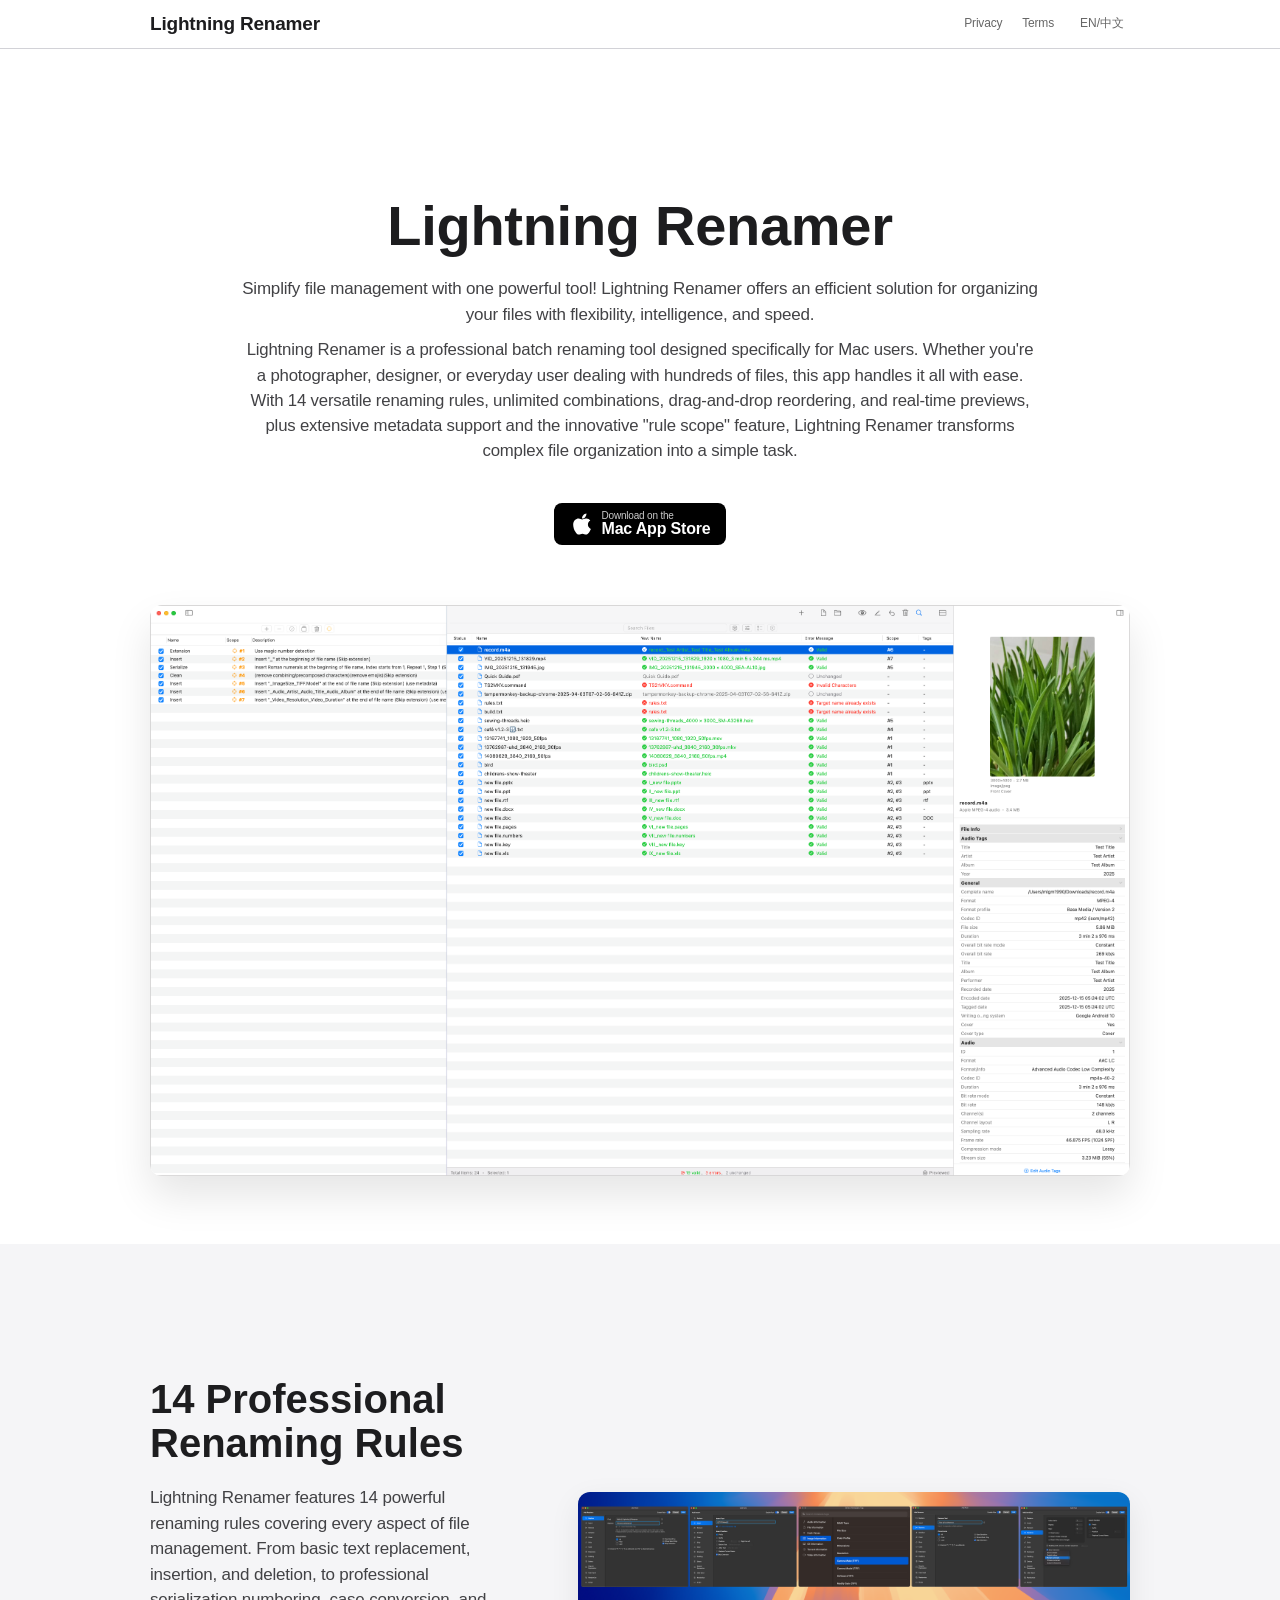
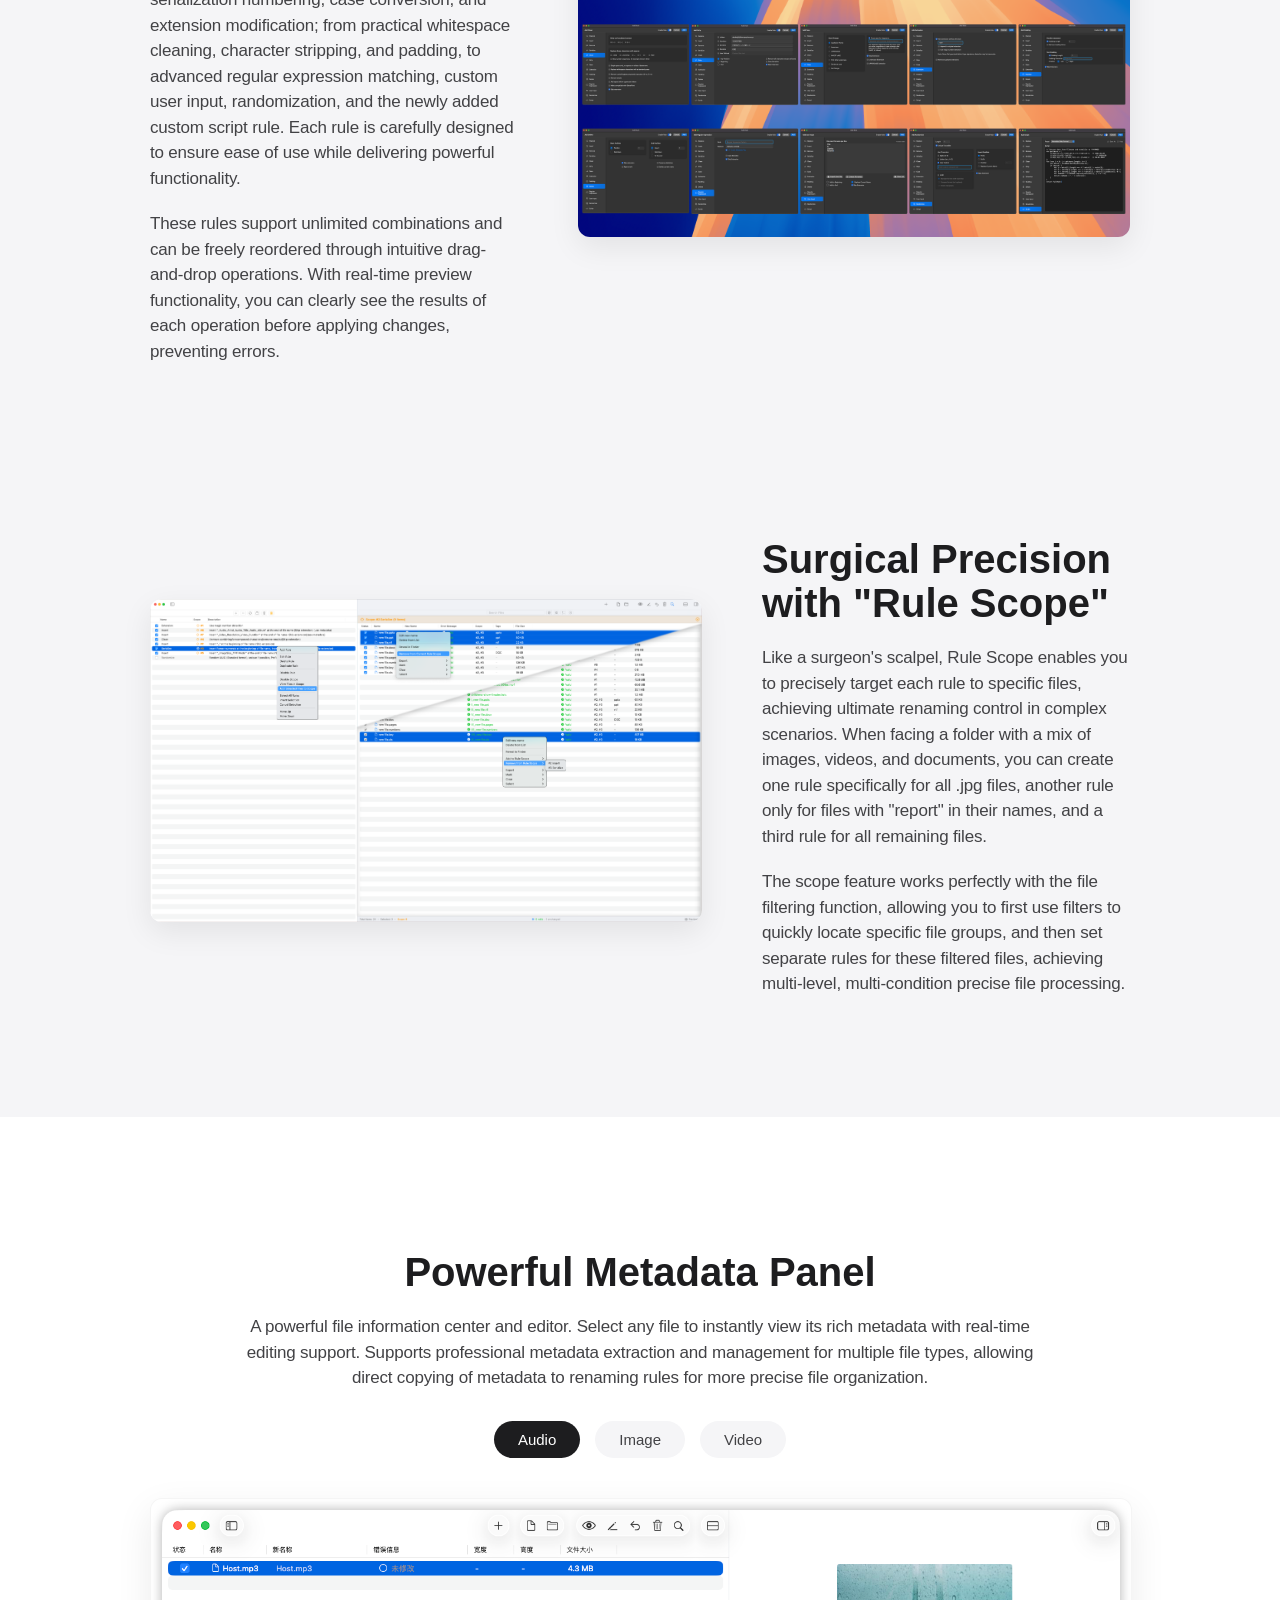
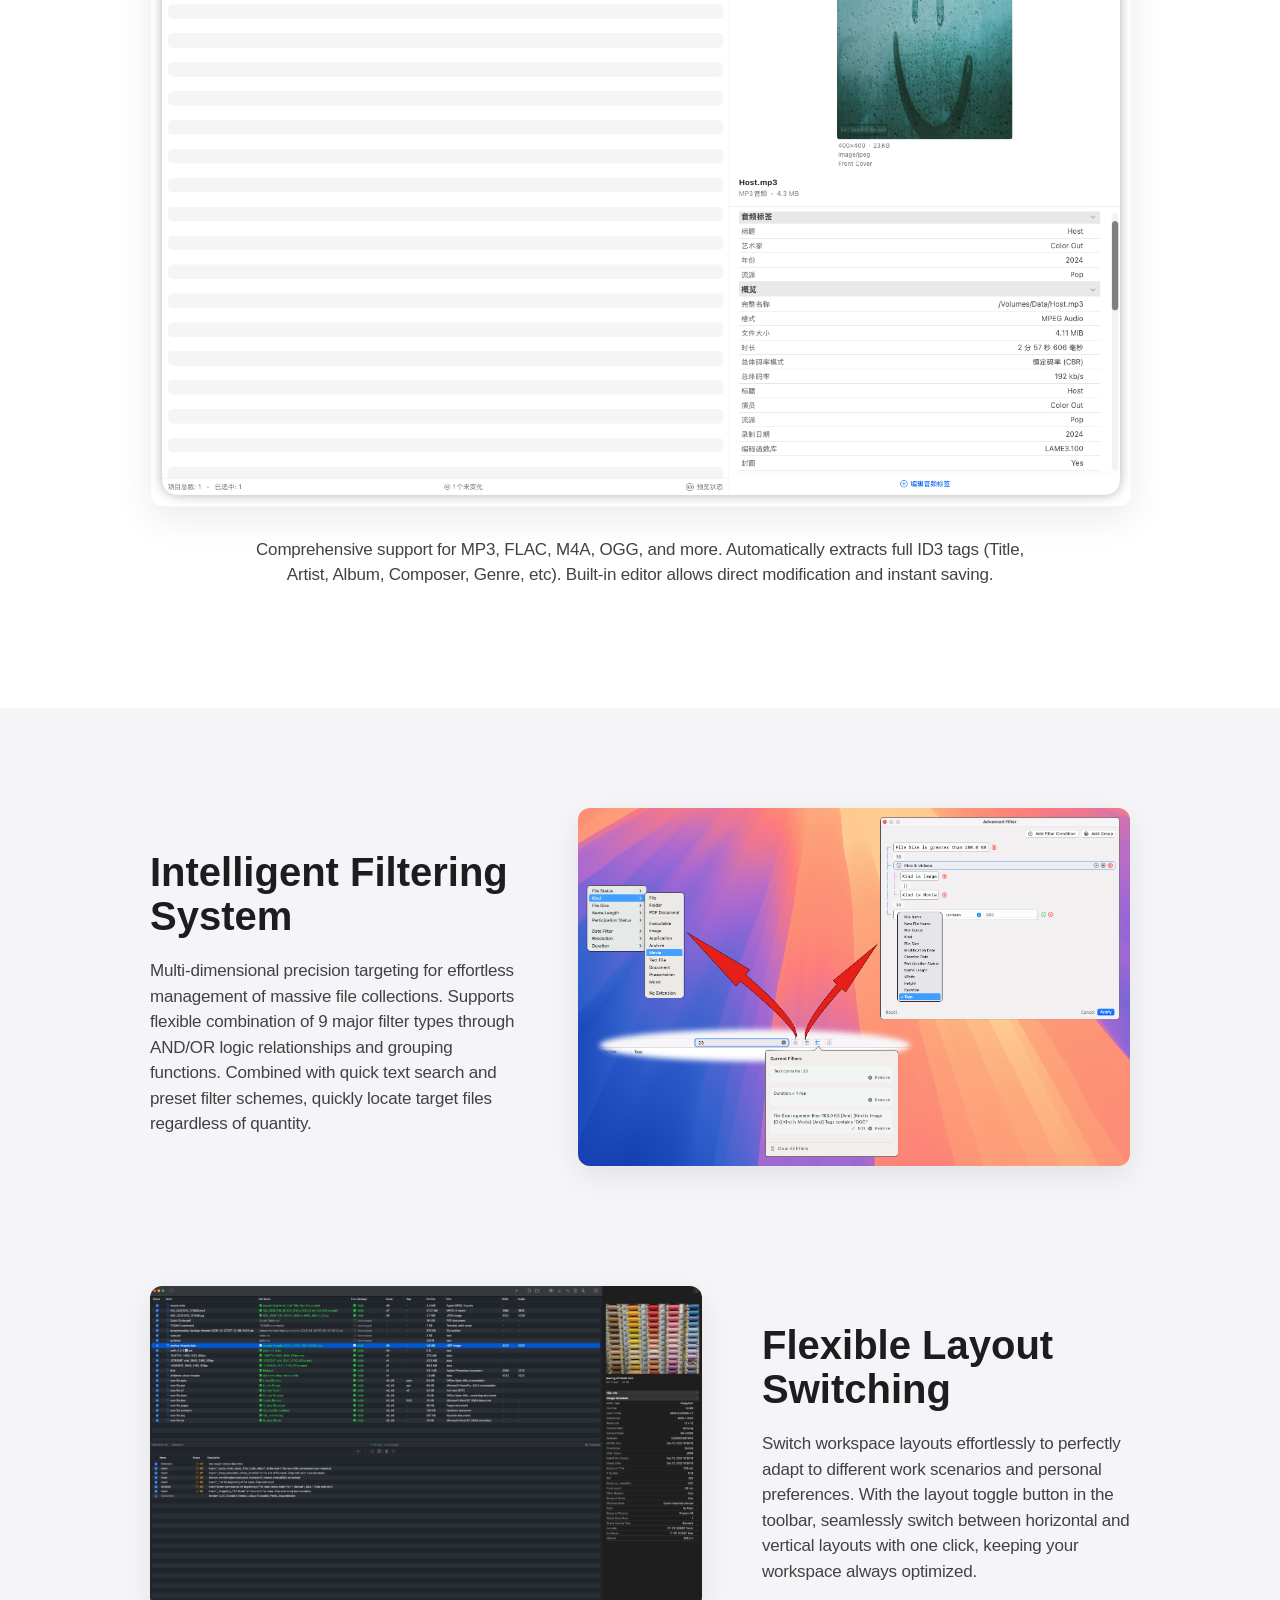
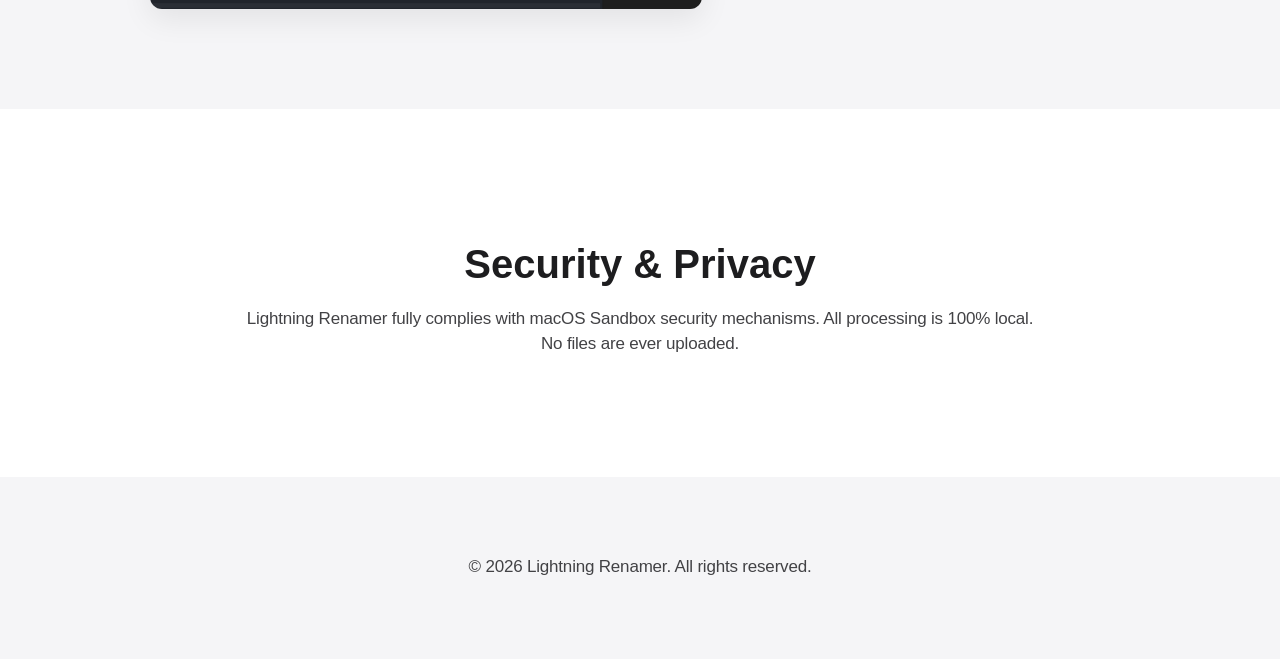
==== commit 5c5c628b: "更新网页内容和截图" ====
--- a/index.html
+++ b/index.html
@@ -1,2063 +1,794 @@
 <!DOCTYPE html>
 <html lang="zh">
-    <head>
-        <meta charset="UTF-8" />
-        <meta name="viewport" content="width=device-width, initial-scale=1.0" />
-        <title>Lightning Renamer - 智能文件重命名工具</title>
-        <style>
-            :root {
-                --background-color: #0f172a;
-                --text-color: #e2e8f0;
-                --header-background: rgba(30, 41, 59, 0.9);
-                --card-background: #1e293b;
-                --shadow-color: rgba(0, 0, 0, 0.4);
-                --primary-color: #818cf8;
-                --primary-dark: #6366f1;
-                --primary-light: #a5b4fc;
-                --accent-color: #f472b6;
-                --accent-light: #fb7185;
-                --secondary-color: #94a3b8;
-                --hover-color: #334155;
-                --button-background: #334155;
-                --border-color: #334155;
-                --heading-color: #f1f5f9;
-                --footer-background: #1e293b;
-                --content-max-width: 1200px;
-                --heading-font: -apple-system, BlinkMacSystemFont, 'SF Pro Display', 'Segoe UI', Roboto, sans-serif;
-                --card-hover-shadow: 0 20px 50px rgba(99, 102, 241, 0.3);
-                --gradient-start: #6366f1;
-                --gradient-end: #ec4899;
-            }
-
-            html {
-                background-color: #0f172a;
-            }
-
-            * {
-                margin: 0;
-                padding: 0;
-                box-sizing: border-box;
-            }
-
-            body {
-                font-family: -apple-system, BlinkMacSystemFont, 'SF Pro Text', 'Segoe UI', Roboto, Oxygen, Ubuntu, Cantarell, 'Open Sans', 'Helvetica Neue', sans-serif;
-                line-height: 1.7;
-                color: var(--text-color);
-                background: var(--background-color);
-                transition: background-color 0.4s ease, color 0.4s ease;
-                text-rendering: optimizeLegibility;
-                -webkit-font-smoothing: antialiased;
-                -moz-osx-font-smoothing: grayscale;
-                overflow-x: hidden;
-                position: relative;
-            }
-
-            /* 背景网格 */
-            body::before {
-                content: '';
-                position: fixed;
-                top: 0;
-                left: 0;
-                width: 100%;
-                height: 100%;
-                background-image: 
-                    linear-gradient(rgba(99, 102, 241, 0.03) 1px, transparent 1px),
-                    linear-gradient(90deg, rgba(99, 102, 241, 0.03) 1px, transparent 1px);
-                background-size: 60px 60px;
-                pointer-events: none;
-                z-index: 0;
-            }
-
-            /* 浮动光晕 */
-            body::after {
-                content: '';
-                position: fixed;
-                top: -50%;
-                right: -25%;
-                width: 100%;
-                height: 100%;
-                background: radial-gradient(circle, rgba(99, 102, 241, 0.15) 0%, transparent 70%);
-                animation: float 20s ease-in-out infinite;
-                pointer-events: none;
-                z-index: 0;
-            }
-
-            /* 装饰性几何图形 */
-            .geometric-bg {
-                position: fixed;
-                width: 100%;
-                height: 100%;
-                top: 0;
-                left: 0;
-                pointer-events: none;
-                z-index: 0;
-                overflow: hidden;
-            }
-
-
-            /* 点状装饰 */
-            @supports (mask-image: radial-gradient(circle, black, transparent)) {
-                .geometric-bg {
-                    background-image: radial-gradient(circle, rgba(129, 140, 248, 0.08) 1px, transparent 1px);
-                    background-size: 40px 40px;
-                    background-position: 0 0, 20px 20px;
-                }
-            }
-
-            /* 光线装饰 */
-            .light-rays {
-                position: absolute;
-                top: 50%;
-                left: 50%;
-                width: 800px;
-                height: 800px;
-                margin: -400px 0 0 -400px;
-                background: conic-gradient(
-                    from 0deg,
-                    transparent 0deg,
-                    rgba(129, 140, 248, 0.03) 10deg,
-                    transparent 20deg,
-                    transparent 40deg,
-                    rgba(244, 114, 182, 0.03) 50deg,
-                    transparent 60deg,
-                    transparent 80deg,
-                    rgba(129, 140, 248, 0.03) 90deg,
-                    transparent 100deg
-                );
-                animation: rotateRays 60s linear infinite;
-                opacity: 0.6;
-            }
-
-            /* 浮动粒子效果 */
-            .floating-particles {
-                position: absolute;
-                top: 0;
-                left: 0;
-                width: 100%;
-                height: 100%;
-                background-image: 
-                    radial-gradient(2px 2px at 20% 30%, rgba(129, 140, 248, 0.4), transparent),
-                    radial-gradient(2px 2px at 60% 70%, rgba(244, 114, 182, 0.4), transparent),
-                    radial-gradient(1px 1px at 50% 50%, rgba(129, 140, 248, 0.3), transparent),
-                    radial-gradient(1px 1px at 80% 10%, rgba(244, 114, 182, 0.3), transparent),
-                    radial-gradient(2px 2px at 90% 60%, rgba(129, 140, 248, 0.4), transparent),
-                    radial-gradient(1px 1px at 30% 80%, rgba(244, 114, 182, 0.3), transparent);
-                background-size: 200% 200%;
-                background-position: 0% 0%;
-                animation: particleFloat 40s ease-in-out infinite;
-            }
-
-            /* 抽象形状 */
-            .abstract-shape {
-                position: absolute;
-                background: linear-gradient(135deg, rgba(129, 140, 248, 0.06), rgba(244, 114, 182, 0.06));
-                filter: blur(40px);
-                border-radius: 40% 60% 70% 30% / 40% 50% 60% 50%;
-                animation: morphShape 15s ease-in-out infinite;
-            }
-
-            .shape-1 {
-                top: 20%;
-                right: 15%;
-                width: 300px;
-                height: 300px;
-                animation-delay: 0s;
-            }
-
-            .shape-2 {
-                bottom: 25%;
-                left: 10%;
-                width: 250px;
-                height: 250px;
-                animation-delay: 5s;
-            }
-
-            .shape-3 {
-                top: 60%;
-                right: 25%;
-                width: 200px;
-                height: 200px;
-                animation-delay: 10s;
-            }
-
-            @keyframes float {
-                0%, 100% { transform: translate(0, 0) rotate(0deg); }
-                33% { transform: translate(30px, -30px) rotate(120deg); }
-                66% { transform: translate(-20px, 20px) rotate(240deg); }
-            }
-
-            @keyframes morphing {
-                0%, 100% { 
-                    transform: rotate(0deg) scale(1);
-                    clip-path: polygon(50% 0%, 100% 38%, 82% 100%, 18% 100%, 0% 38%);
-                }
-                25% { 
-                    transform: rotate(10deg) scale(1.05);
-                    clip-path: polygon(50% 0%, 90% 20%, 100% 60%, 75% 100%, 25% 100%, 0% 60%, 10% 20%);
-                }
-                50% { 
-                    transform: rotate(-5deg) scale(0.95);
-                    clip-path: polygon(30% 0%, 70% 0%, 100% 30%, 100% 70%, 70% 100%, 30% 100%, 0% 70%, 0% 30%);
-                }
-                75% { 
-                    transform: rotate(15deg) scale(1.1);
-                    clip-path: polygon(50% 0%, 100% 25%, 100% 75%, 50% 100%, 0% 75%, 0% 25%);
-                }
-            }
-
-            @keyframes rotateRays {
-                from { transform: rotate(0deg); }
-                to { transform: rotate(360deg); }
-            }
-
-            @keyframes particleFloat {
-                0%, 100% { 
-                    background-position: 0% 0%, 100% 100%, 50% 50%, 80% 20%, 90% 70%, 30% 90%;
-                }
-                25% { 
-                    background-position: 20% 10%, 80% 90%, 60% 40%, 70% 30%, 95% 60%, 25% 85%;
-                }
-                50% { 
-                    background-position: 40% 20%, 60% 80%, 70% 30%, 60% 40%, 85% 65%, 20% 80%;
-                }
-                75% { 
-                    background-position: 30% 15%, 70% 85%, 55% 45%, 75% 25%, 90% 70%, 35% 90%;
-                }
-            }
-
-            @keyframes morphShape {
-                0%, 100% {
-                    border-radius: 40% 60% 70% 30% / 40% 50% 60% 50%;
-                    transform: rotate(0deg) scale(1);
-                }
-                25% {
-                    border-radius: 60% 40% 30% 70% / 50% 60% 40% 50%;
-                    transform: rotate(90deg) scale(1.1);
-                }
-                50% {
-                    border-radius: 50% 50% 50% 50% / 60% 40% 60% 40%;
-                    transform: rotate(180deg) scale(0.9);
-                }
-                75% {
-                    border-radius: 30% 70% 60% 40% / 40% 60% 50% 50%;
-                    transform: rotate(270deg) scale(1.05);
-                }
-            }
-
-            .header {
-                background: var(--header-background);
-                backdrop-filter: blur(10px);
-                -webkit-backdrop-filter: blur(10px);
-                box-shadow: 0 1px 3px var(--shadow-color);
-                padding: 1rem;
-                position: fixed;
-                width: 100%;
-                top: 0;
-                z-index: 1000;
-                transition: all 0.3s ease;
-                border-bottom: 1px solid var(--border-color);
-            }
-
-            .nav {
-                max-width: 1200px;
-                margin: 0 auto;
-                display: flex;
-                justify-content: space-between;
-                align-items: center;
-                padding: 0 1rem;
-            }
-
-            .logo {
-                font-size: 1.5rem;
-                font-weight: 800;
-                background: linear-gradient(135deg, var(--primary-color), var(--accent-color));
-                -webkit-background-clip: text;
-                -webkit-text-fill-color: transparent;
-                background-clip: text;
-                text-decoration: none;
-                transition: all 0.3s ease;
-                font-family: var(--heading-font);
-                letter-spacing: -0.025em;
-                display: flex;
-                align-items: center;
-                gap: 0.5rem;
-                position: relative;
-            }
-
-            .logo::before {
-                content: '⚡';
-                font-size: 1.5rem;
-                filter: drop-shadow(0 0 8px rgba(99, 102, 241, 0.5));
-                animation: pulse 2s ease-in-out infinite;
-            }
-
-            @keyframes pulse {
-                0%, 100% { transform: scale(1); }
-                50% { transform: scale(1.1); }
-            }
-
-            .logo:hover {
-                transform: translateY(-2px);
-                filter: drop-shadow(0 4px 8px rgba(99, 102, 241, 0.3));
-            }
-
-            .nav-links {
-                display: flex;
-                gap: 2rem;
-                align-items: center;
-            }
-
-            .nav-links a {
-                color: var(--secondary-color);
-                text-decoration: none;
-                transition: all 0.3s ease;
-                font-weight: 500;
-                font-size: 0.95rem;
-                position: relative;
-                padding: 0.25rem 0;
-            }
-
-            .nav-links a::after {
-                content: '';
-                position: absolute;
-                bottom: 0;
-                left: 0;
-                width: 0;
-                height: 2px;
-                background: linear-gradient(90deg, var(--primary-color), var(--accent-color));
-                transition: width 0.3s ease;
-            }
-
-            .nav-links a:hover {
-                color: var(--primary-color);
-            }
-
-            .nav-links a:hover::after {
-                width: 100%;
-            }
-
-            .button {
-                background: var(--button-background);
-                border: 1px solid var(--border-color);
-                padding: 0.5rem 1rem;
-                border-radius: 8px;
-                cursor: pointer;
-                transition: all 0.3s cubic-bezier(0.4, 0, 0.2, 1);
-                color: var(--text-color);
-                margin-left: 1rem;
-                font-weight: 500;
-                font-size: 0.9rem;
-                position: relative;
-                overflow: hidden;
-            }
-
-            .button::before {
-                content: '';
-                position: absolute;
-                top: 50%;
-                left: 50%;
-                width: 0;
-                height: 0;
-                border-radius: 50%;
-                background: var(--primary-color);
-                opacity: 0.1;
-                transform: translate(-50%, -50%);
-                transition: width 0.6s, height 0.6s;
-            }
-
-            .button:hover::before {
-                width: 300px;
-                height: 300px;
-            }
-
-            .button:hover {
-                background: var(--hover-color);
-                transform: translateY(-2px);
-                box-shadow: 0 4px 12px var(--shadow-color);
-                border-color: var(--primary-light);
-            }
-
-
-            .main {
-                max-width: var(--content-max-width);
-                margin: 6rem auto 2rem;
-                padding: 0 2rem;
-                position: relative;
-                z-index: 1;
-            }
-
-            .hero {
-                padding: 6rem 0 4rem;
-                animation: fadeInUp 1s ease-out;
-            }
-
-            .hero-content {
-                display: grid;
-                grid-template-columns: 1fr 1fr;
-                gap: 4rem;
-                align-items: center;
-                max-width: 1200px;
-                margin: 0 auto;
-            }
-
-            .hero-image {
-                display: flex;
-                justify-content: center;
-                align-items: center;
-                order: 1;
-            }
-
-            .hero-image img {
-                width: 100%;
-                height: auto;
-                border-radius: 16px;
-                box-shadow: 0 20px 60px rgba(0, 0, 0, 0.15);
-                transition: transform 0.4s ease, box-shadow 0.4s ease;
-                cursor: pointer;
-            }
-
-            .hero-image img:hover {
-                transform: translateY(-8px) scale(1.02);
-                box-shadow: 0 30px 80px rgba(99, 102, 241, 0.25);
-            }
-
-            .hero-text {
-                order: 2;
-            }
-
-            .hero-text h1 {
-                font-size: 2.5rem;
-                font-weight: 800;
-                margin-bottom: 1.5rem;
-                line-height: 1.2;
-            }
-
-            .hero-text .tagline {
-                font-size: 1.25rem;
-                color: var(--primary-color);
-                font-weight: 600;
-                margin-bottom: 1.5rem;
-                line-height: 1.6;
-            }
-
-            .hero-text .description {
-                font-size: 1.05rem;
-                line-height: 1.8;
-                color: var(--text-color);
-                margin-bottom: 2rem;
-            }
-
-            @media (max-width: 968px) {
-                .hero-content {
-                    grid-template-columns: 1fr;
-                    gap: 3rem;
-                }
-
-                .hero-image {
-                    order: 2;
-                }
-
-                .hero-text {
-                    order: 1;
-                    text-align: center;
-                }
-
-                .hero-text h1 {
-                    font-size: 2rem;
-                }
-
-                .hero-text .tagline {
-                    font-size: 1.1rem;
-                }
-
-                .hero-text .description {
-                    font-size: 1rem;
-                }
-            }
-
-            @keyframes fadeInUp {
-                from {
-                    opacity: 0;
-                    transform: translateY(30px);
-                }
-                to {
-                    opacity: 1;
-                    transform: translateY(0);
-                }
-            }
-
-            .cta-buttons {
-                display: flex;
-                gap: 1rem;
-                justify-content: center;
-                flex-wrap: wrap;
-                margin-top: 2rem;
-                animation: fadeInUp 1s ease-out 0.6s both;
-            }
-
-            .cta-button {
-                padding: 1rem 2.5rem;
-                border-radius: 12px;
-                font-weight: 600;
-                font-size: 1.1rem;
-                cursor: pointer;
-                transition: all 0.3s cubic-bezier(0.4, 0, 0.2, 1);
-                position: relative;
-                overflow: hidden;
-                border: none;
-                font-family: var(--heading-font);
-                letter-spacing: -0.01em;
-                min-width: 160px;
-            }
-
-            .cta-button.primary {
-                background: linear-gradient(135deg, var(--primary-color), var(--accent-color));
-                color: white;
-                box-shadow: 0 4px 20px rgba(99, 102, 241, 0.3);
-            }
-
-            .cta-button.secondary {
-                background: transparent;
-                color: var(--primary-color);
-                border: 2px solid var(--primary-color);
-            }
-
-            .cta-button::before {
-                content: '';
-                position: absolute;
-                top: 50%;
-                left: 50%;
-                width: 0;
-                height: 0;
-                border-radius: 50%;
-                transition: width 0.6s, height 0.6s;
-                transform: translate(-50%, -50%);
-                z-index: 0;
-            }
-
-            .cta-button.primary::before {
-                background: rgba(255, 255, 255, 0.2);
-            }
-
-            .cta-button.secondary::before {
-                background: var(--primary-color);
-                opacity: 0.1;
-            }
-
-            .cta-button:hover::before {
-                width: 300px;
-                height: 300px;
-            }
-
-            .cta-button:hover {
-                transform: translateY(-3px);
-            }
-
-            .cta-button.primary:hover {
-                box-shadow: 0 8px 30px rgba(99, 102, 241, 0.4);
-            }
-
-            .cta-button.secondary:hover {
-                background: var(--primary-color);
-                color: white;
-                border-color: var(--primary-color);
-                box-shadow: 0 4px 20px rgba(99, 102, 241, 0.3);
-            }
-
-            .cta-button span {
-                position: relative;
-                z-index: 1;
-            }
-
-            /* 规则展示 - 简洁模式 */
-            .rules-integrated {
-                padding: 6rem 2rem;
-            }
-
-            .rules-content {
-                max-width: 1400px;
-                margin: 0 auto;
-            }
-
-            .rules-images-container {
-                max-width: 1200px;
-                margin: 0 auto 3rem;
-                display: grid;
-                grid-template-columns: repeat(2, 1fr);
-                gap: 2rem;
-            }
-
-            .rules-images-container img {
-                width: 100%;
-                height: auto;
-                border-radius: 16px;
-                box-shadow: 0 20px 60px rgba(0, 0, 0, 0.1);
-                transition: transform 0.3s ease, box-shadow 0.3s ease;
-                cursor: zoom-in;
-            }
-
-            .rules-images-container img:hover {
-                transform: translateY(-8px);
-                box-shadow: 0 30px 80px rgba(0, 0, 0, 0.15);
-            }
-
-            .rules-text {
-                text-align: left;
-            }
-
-            .rules-text h2 {
-                font-size: 2.25rem;
-                font-weight: 800;
-                margin-bottom: 1.5rem;
-                line-height: 1.2;
-                color: var(--heading-color);
-                font-family: var(--heading-font);
-                letter-spacing: -0.02em;
-                background: linear-gradient(135deg, var(--primary-color), var(--accent-color));
-                -webkit-background-clip: text;
-                -webkit-text-fill-color: transparent;
-                background-clip: text;
-            }
-
-            .rules-text p {
-                font-size: 1.05rem;
-                line-height: 1.8;
-                color: var(--text-color);
-                margin-bottom: 1.5rem;
-                opacity: 0.9;
-            }
-
-            .rules-text p:last-child {
-                margin-bottom: 0;
-            }
-
-            .rules-section-title {
-                text-align: center;
-                margin-bottom: 4rem;
-            }
-
-            .rules-section-title h2 {
-                font-size: 2.5rem;
-                font-weight: 800;
-                color: var(--heading-color);
-                font-family: var(--heading-font);
-                letter-spacing: -0.02em;
-                margin-bottom: 1rem;
-                background: linear-gradient(135deg, var(--gradient-start) 0%, var(--gradient-end) 100%);
-                -webkit-background-clip: text;
-                -webkit-text-fill-color: transparent;
-                background-clip: text;
-            }
-
-            .rules-section-title p {
-                font-size: 1.15rem;
-                color: var(--secondary-color);
-                max-width: 800px;
-                margin: 0 auto;
-                line-height: 1.7;
-            }
-
-
-            /* 独立的文字描述区 */
-            .rules-text-area {
-                max-width: 900px;
-                margin: 0 auto;
-                padding: 3rem;
-                background: var(--card-background);
-                border-radius: 16px;
-                box-shadow: 0 8px 32px var(--shadow-color);
-                border: 1px solid var(--border-color);
-            }
-
-            .rules-text-area .rule-details {
-                animation: fadeInUp 0.6s cubic-bezier(0.16, 1, 0.3, 1);
-            }
-
-            .rules-text-area h3 {
-                font-size: 1.75rem;
-                font-weight: 700;
-                color: var(--heading-color);
-                margin-bottom: 1.5rem;
-                margin-top: 0;
-                background: linear-gradient(135deg, var(--primary-color), var(--accent-color));
-                -webkit-background-clip: text;
-                -webkit-text-fill-color: transparent;
-                background-clip: text;
-            }
-
-            .rule-details {
-                width: 100%;
-                transition: all 0.5s cubic-bezier(0.4, 0, 0.2, 1);
-            }
-
-            .rule-details.content-fade-out {
+
+<head>
+    <meta charset="UTF-8" />
+    <meta name="viewport" content="width=device-width, initial-scale=1.0" />
+    <title>Lightning Renamer - 智能文件重命名工具</title>
+    <style>
+        :root {
+            --bg-body: #ffffff;
+            --bg-section: #f5f5f7;
+            --text-heading: #1d1d1f;
+            --text-body: #424245;
+            /* Slightly darker for better readability of long text */
+            --accent-color: #0071e3;
+            --nav-bg: rgba(255, 255, 255, 0.8);
+            --border-color: #d2d2d7;
+        }
+
+        body {
+            font-family: -apple-system, BlinkMacSystemFont, "SF Pro Text", "Segoe UI", Roboto, Helvetica, Arial, sans-serif;
+            background-color: var(--bg-body);
+            color: var(--text-heading);
+            margin: 0;
+            padding: 0;
+            line-height: 1.6;
+            /* Increased line height for better readability of long text */
+            letter-spacing: -0.012em;
+            -webkit-font-smoothing: antialiased;
+        }
+
+        /* Nav */
+        header {
+            position: fixed;
+            top: 0;
+            width: 100%;
+            height: 48px;
+            background: var(--nav-bg);
+            backdrop-filter: blur(20px);
+            -webkit-backdrop-filter: blur(20px);
+            z-index: 999;
+            border-bottom: 1px solid var(--border-color);
+            display: flex;
+            align-items: center;
+            justify-content: center;
+        }
+
+        .nav-content {
+            width: 100%;
+            max-width: 980px;
+            padding: 0 20px;
+            display: flex;
+            justify-content: space-between;
+            align-items: center;
+        }
+
+        .logo {
+            font-size: 19px;
+            font-weight: 600;
+            color: var(--text-heading);
+            text-decoration: none;
+            transition: opacity 0.3s;
+        }
+
+        .logo:hover {
+            opacity: 0.8;
+        }
+
+        .nav-links {
+            display: flex;
+            align-items: center;
+        }
+
+        .nav-links a,
+        .lang-btn {
+            font-size: 12px;
+            color: #666;
+            text-decoration: none;
+            margin-left: 20px;
+            cursor: pointer;
+            border: none;
+            background: none;
+            transition: color 0.3s;
+        }
+
+        .nav-links a:hover,
+        .lang-btn:hover {
+            color: var(--text-heading);
+        }
+
+        /* General Layout */
+        .section {
+            padding: 100px 0;
+            overflow: hidden;
+        }
+
+        .section.alt-bg {
+            background-color: var(--bg-section);
+        }
+
+        .container {
+            max-width: 980px;
+            margin: 0 auto;
+            padding: 0 20px;
+        }
+
+        /* Typography */
+        h1 {
+            font-size: 56px;
+            line-height: 1.07143;
+            font-weight: 700;
+            letter-spacing: -0.005em;
+            margin-bottom: 20px;
+        }
+
+        h2 {
+            font-size: 40px;
+            line-height: 1.1;
+            font-weight: 600;
+            letter-spacing: 0em;
+            margin-bottom: 20px;
+        }
+
+        h3 {
+            font-size: 24px;
+            line-height: 1.2;
+            font-weight: 600;
+            margin-bottom: 10px;
+        }
+
+        p {
+            font-size: 17px;
+            line-height: 1.5;
+            font-weight: 400;
+            color: var(--text-body);
+            margin-bottom: 20px;
+        }
+
+        .text-center {
+            text-align: center;
+        }
+
+        .text-max-800 {
+            max-width: 800px;
+            margin-left: auto;
+            margin-right: auto;
+        }
+
+        /* Hero */
+        .hero {
+            padding-top: 150px;
+            padding-bottom: 60px;
+            text-align: center;
+        }
+
+        .hero-image-container {
+            margin-top: 60px;
+            border-radius: 12px;
+            overflow: hidden;
+            box-shadow: 0 20px 40px rgba(0, 0, 0, 0.1);
+            display: inline-block;
+            max-width: 100%;
+        }
+
+        .hero-image-container img {
+            display: block;
+            width: 100%;
+            height: auto;
+        }
+
+        /* Animations */
+        @keyframes fadeInUp {
+            from {
                 opacity: 0;
-                transform: translateY(20px);
-            }
-
-            .rule-details.content-fade-in {
+                transform: translateY(30px);
+            }
+
+            to {
                 opacity: 1;
                 transform: translateY(0);
             }
-
-            .detail-header h2 {
-                font-size: 2.25rem;
-                font-weight: 800;
-                color: var(--heading-color);
-                margin: 0;
-                font-family: var(--heading-font);
-                letter-spacing: -0.04em;
-                background: linear-gradient(135deg, var(--primary-color), var(--accent-color));
-                -webkit-background-clip: text;
-                -webkit-text-fill-color: transparent;
-                background-clip: text;
-            }
-
-            .rule-details p {
-                font-size: 1.0625rem;
-                line-height: 1.8;
-                color: var(--text-color);
-                margin: 0;
-                opacity: 0.9;
-                word-wrap: break-word;
-                overflow-wrap: break-word;
-            }
-
-            .detail-header {
-                display: flex;
-                align-items: center;
-                gap: 1.5rem;
-                margin-bottom: 1.5rem;
-            }
-
-            .detail-number {
-                display: none;
-            }
-
-            /* 内容切换动画 */
-            .content-fade-transition {
-                transition: all 0.5s cubic-bezier(0.4, 0, 0.2, 1);
-            }
-
-            .content-fade-out {
-                opacity: 0;
-                transform: translateY(20px);
-            }
-
-            .content-fade-in {
-                opacity: 1;
-                transform: translateY(0);
-            }
-
-            /* 作用域功能介绍 */
-            .scope-feature {
-                padding: 6rem 2rem;
-                background: linear-gradient(180deg, transparent 0%, rgba(99, 102, 241, 0.03) 100%);
-            }
-
-            .scope-content {
-                max-width: 1400px;
-                margin: 0 auto;
-            }
-
-            .scope-image {
-                margin-bottom: 3rem;
-                max-width: 900px;
-                margin-left: auto;
-                margin-right: auto;
-            }
-
-            .scope-image img {
+        }
+
+        .hero,
+        .section,
+        footer {
+            opacity: 0;
+            animation: fadeInUp 1s cubic-bezier(0.16, 1, 0.3, 1) forwards;
+        }
+
+        .hero {
+            animation-delay: 0.1s;
+        }
+
+        .section:nth-of-type(2) {
+            animation-delay: 0.2s;
+        }
+
+        .section:nth-of-type(3) {
+            animation-delay: 0.3s;
+        }
+
+        .section:nth-of-type(4) {
+            animation-delay: 0.4s;
+        }
+
+        .section:nth-of-type(5) {
+            animation-delay: 0.5s;
+        }
+
+        footer {
+            animation-delay: 0.6s;
+        }
+
+        /* App Store Button */
+        .app-store-button {
+            display: inline-flex;
+            align-items: center;
+            background-color: #000;
+            color: #fff;
+            padding: 8px 16px;
+            border-radius: 8px;
+            text-decoration: none;
+            margin-top: 20px;
+            transition: transform 0.2s, background-color 0.2s;
+        }
+
+        .app-store-button:hover {
+            transform: translateY(-2px);
+            background-color: #333;
+        }
+
+        .app-store-button svg {
+            width: 24px;
+            height: 24px;
+            margin-right: 8px;
+        }
+
+        .btn-text {
+            display: flex;
+            flex-direction: column;
+            align-items: flex-start;
+            line-height: 1;
+        }
+
+        .btn-text .small {
+            font-size: 10px;
+            opacity: 0.8;
+        }
+
+        .btn-text .big {
+            font-size: 16px;
+            font-weight: 600;
+        }
+
+        /* Feature Rows (Left/Right) */
+        .feature-row {
+            display: flex;
+            align-items: center;
+            gap: 60px;
+            margin-bottom: 120px;
+        }
+
+        .feature-row:last-child {
+            margin-bottom: 0;
+        }
+
+        .feature-row.reverse {
+            flex-direction: row-reverse;
+        }
+
+        .feature-text {
+            flex: 1;
+        }
+
+        .feature-image {
+            flex: 1.5;
+            border-radius: 12px;
+            overflow: hidden;
+            box-shadow: 0 10px 30px rgba(0, 0, 0, 0.08);
+        }
+
+        .feature-image img {
+            width: 100%;
+            height: auto;
+            display: block;
+            background: #fff;
+        }
+
+        /* Metadata & Filter Grids */
+        .grid-3 {
+            display: grid;
+            grid-template-columns: repeat(3, 1fr);
+            gap: 30px;
+            margin-top: 50px;
+        }
+
+        .grid-card {
+            background: #fff;
+            padding: 30px;
+            border-radius: 18px;
+            box-shadow: 0 4px 12px rgba(0, 0, 0, 0.04);
+            border: 1px solid rgba(0, 0, 0, 0.04);
+            transition: transform 0.3s;
+        }
+
+        .grid-card:hover {
+            transform: translateY(-5px);
+        }
+
+        .grid-card img {
+            width: 100%;
+            height: auto;
+            margin-bottom: 20px;
+            border-radius: 8px;
+            box-shadow: 0 2px 8px rgba(0, 0, 0, 0.1);
+        }
+
+        .grid-card h4 {
+            font-size: 20px;
+            font-weight: 600;
+            margin-bottom: 12px;
+            color: var(--text-heading);
+        }
+
+        .grid-card p {
+            font-size: 14px;
+            line-height: 1.6;
+            color: var(--text-body);
+            margin-bottom: 0;
+        }
+
+        /* Footer */
+        footer {
+            padding: 60px 0;
+            text-align: center;
+            background: #f5f5f7;
+            font-size: 12px;
+            color: #86868b;
+        }
+
+        /* Tabs */
+        .tabs-nav {
+            display: flex;
+            justify-content: center;
+            gap: 15px;
+            margin-bottom: 40px;
+            margin-top: 30px;
+        }
+
+        .tab-btn {
+            background: #f5f5f7;
+            border: none;
+            padding: 10px 24px;
+            border-radius: 20px;
+            font-size: 15px;
+            font-weight: 500;
+            color: var(--text-body);
+            cursor: pointer;
+            transition: all 0.2s;
+        }
+
+        .tab-btn:hover {
+            background: #e8e8ed;
+            color: var(--text-heading);
+        }
+
+        .tab-btn.active {
+            background: var(--text-heading);
+            color: #fff;
+        }
+
+        .tab-content {
+            display: grid;
+            min-height: 500px;
+            /* Optional min-height */
+        }
+
+        .tab-pane {
+            grid-area: 1 / 1;
+            /* Stack all panes on top of each other */
+            opacity: 0;
+            visibility: hidden;
+            /* Prevent clicking hidden elements */
+            transition: opacity 0.5s ease-in-out, visibility 0.5s;
+            z-index: 1;
+        }
+
+        .tab-pane.active {
+            opacity: 1;
+            visibility: visible;
+            z-index: 2;
+        }
+
+        /* Removed keyframes to rely purely on CSS opacity transition for smoothness */
+
+        /* Large Image Highlight */
+        .highlight-image {
+            width: 100%;
+            border-radius: 12px;
+            box-shadow: 0 12px 36px rgba(0, 0, 0, 0.08);
+            /* slightly deeper shadow */
+            overflow: hidden;
+            background: #fff;
+            margin-bottom: 30px;
+            border: 1px solid rgba(0, 0, 0, 0.04);
+            cursor: zoom-in;
+        }
+
+        .highlight-image img {
+            width: 100%;
+            display: block;
+            height: auto;
+        }
+
+        .lightbox {
+            display: none;
+            position: fixed;
+            z-index: 1000;
+            top: 0;
+            left: 0;
+            width: 100%;
+            height: 100%;
+            background: rgba(0, 0, 0, 0.9);
+            justify-content: center;
+            align-items: center;
+            padding: 40px;
+        }
+
+        .lightbox.active {
+            display: flex;
+        }
+
+        .lightbox img {
+            max-width: 100%;
+            max-height: 100%;
+            border-radius: 4px;
+        }
+
+        /* Responsive */
+        @media (max-width: 768px) {
+            h1 {
+                font-size: 40px;
+            }
+
+            h2 {
+                font-size: 32px;
+            }
+
+            .feature-row,
+            .feature-row.reverse {
+                flex-direction: column;
+                gap: 40px;
+                text-align: left;
+            }
+
+            .grid-3 {
+                grid-template-columns: 1fr;
+            }
+
+            .hero-image-container {
                 width: 100%;
-                height: auto;
-                border-radius: 16px;
-                box-shadow: 0 20px 60px rgba(0, 0, 0, 0.1);
-                transition: transform 0.3s ease, box-shadow 0.3s ease;
-                cursor: zoom-in;
-            }
-
-            .scope-image img:hover {
-                transform: translateY(-8px);
-                box-shadow: 0 30px 80px rgba(0, 0, 0, 0.15);
-            }
-
-            /* 图片放大查看 Modal */
-            .image-modal {
-                display: none;
-                position: fixed;
-                top: 0;
-                left: 0;
-                width: 100%;
-                height: 100%;
-                background: rgba(0, 0, 0, 0.9);
-                z-index: 9999;
-                cursor: zoom-out;
-                animation: fadeIn 0.3s ease;
-            }
-
-            .image-modal.active {
-                display: flex;
-                justify-content: center;
-                align-items: center;
-                padding: 2rem;
-            }
-
-            .image-modal img {
-                max-width: 100%;
-                max-height: 100%;
-                width: auto;
-                height: auto;
-                border-radius: 8px;
-                box-shadow: 0 20px 80px rgba(0, 0, 0, 0.8);
-                animation: zoomIn 0.3s ease;
-            }
-
-            .image-modal-close {
-                position: absolute;
-                top: 2rem;
-                right: 2rem;
-                width: 40px;
-                height: 40px;
-                border-radius: 50%;
-                background: rgba(255, 255, 255, 0.1);
-                backdrop-filter: blur(10px);
-                border: none;
-                color: white;
-                font-size: 24px;
-                cursor: pointer;
-                display: flex;
-                align-items: center;
-                justify-content: center;
-                transition: all 0.3s ease;
-            }
-
-            .image-modal-close:hover {
-                background: rgba(255, 255, 255, 0.2);
-                transform: scale(1.1);
-            }
-
-            @keyframes fadeIn {
-                from { opacity: 0; }
-                to { opacity: 1; }
-            }
-
-            @keyframes zoomIn {
-                from { 
-                    opacity: 0;
-                    transform: scale(0.8);
-                }
-                to { 
-                    opacity: 1;
-                    transform: scale(1);
-                }
-            }
-
-            .scope-text {
-                text-align: left;
-            }
-
-            .scope-text h2 {
-                font-size: 2.25rem;
-                font-weight: 800;
-                margin-bottom: 1.5rem;
-                line-height: 1.2;
-                color: var(--heading-color);
-                font-family: var(--heading-font);
-                letter-spacing: -0.02em;
-                background: linear-gradient(135deg, var(--primary-color), var(--accent-color));
-                -webkit-background-clip: text;
-                -webkit-text-fill-color: transparent;
-                background-clip: text;
-            }
-
-            .scope-text p {
-                font-size: 1.05rem;
-                line-height: 1.8;
-                color: var(--text-color);
-                margin-bottom: 1.5rem;
-                opacity: 0.9;
-            }
-
-            .scope-text p:last-child {
-                margin-bottom: 0;
-            }
-
-            /* 智能筛选功能介绍 */
-            .filter-feature {
-                padding: 6rem 2rem;
-                background: linear-gradient(180deg, transparent 0%, rgba(99, 102, 241, 0.03) 100%);
-            }
-
-            .filter-content {
-                max-width: 1400px;
-                margin: 0 auto;
-            }
-
-            /* 图片容器 */
-            .filter-image-wrapper {
-                margin-bottom: 3rem;
-                max-width: 1200px;
-                margin-left: auto;
-                margin-right: auto;
-                display: grid;
-                grid-template-columns: repeat(2, 1fr);
-                gap: 2rem;
-            }
-
-            .filter-image-wrapper img {
-                width: 100%;
-                height: auto;
-                border-radius: 16px;
-                box-shadow: 0 20px 60px rgba(0, 0, 0, 0.1);
-                transition: transform 0.3s ease, box-shadow 0.3s ease;
-                cursor: zoom-in;
-            }
-
-            .filter-image-wrapper img:hover {
-                transform: translateY(-8px);
-                box-shadow: 0 30px 80px rgba(0, 0, 0, 0.15);
-            }
-
-            /* 文字区 */
-            .filter-text {
-                text-align: left;
-            }
-
-            .filter-text h2 {
-                font-size: 2.25rem;
-                font-weight: 800;
-                margin-bottom: 1.5rem;
-                line-height: 1.2;
-                color: var(--heading-color);
-                font-family: var(--heading-font);
-                letter-spacing: -0.02em;
-                background: linear-gradient(135deg, var(--primary-color), var(--accent-color));
-                -webkit-background-clip: text;
-                -webkit-text-fill-color: transparent;
-                background-clip: text;
-            }
-
-            .filter-text .intro {
-                font-size: 1.05rem;
-                line-height: 1.8;
-                color: var(--text-color);
-                margin-bottom: 2rem;
-                opacity: 0.9;
-            }
-
-            /* 文字描述 */
-            .filter-description {
-                display: flex;
-                flex-direction: column;
-                gap: 2rem;
-            }
-
-            /* 布局切换功能介绍 */
-            .layout-feature {
-                padding: 6rem 2rem;
-                background: linear-gradient(180deg, transparent 0%, rgba(99, 102, 241, 0.03) 100%);
-            }
-
-            .layout-content {
-                display: grid;
-                grid-template-columns: 1fr 1fr;
-                gap: 4rem;
-                align-items: center;
-                max-width: 1200px;
-                margin: 0 auto;
-            }
-
-            .layout-image-wrapper {
-                display: flex;
-                flex-direction: column;
-                gap: 2rem;
-                order: 1;
-            }
-
-            .layout-image-wrapper img {
-                width: 100%;
-                height: auto;
-                border-radius: 16px;
-                box-shadow: 0 20px 60px rgba(0, 0, 0, 0.15);
-                transition: transform 0.4s ease, box-shadow 0.4s ease;
-                cursor: zoom-in;
-            }
-
-            .layout-image-wrapper img:hover {
-                transform: translateY(-8px) scale(1.02);
-                box-shadow: 0 30px 80px rgba(99, 102, 241, 0.25);
-            }
-
-            .layout-text {
-                order: 2;
-            }
-
-            .layout-text h2 {
-                font-size: 2.25rem;
-                font-weight: 800;
-                margin-bottom: 1.5rem;
-                line-height: 1.2;
-                color: var(--heading-color);
-                font-family: var(--heading-font);
-                letter-spacing: -0.02em;
-                background: linear-gradient(135deg, var(--primary-color), var(--accent-color));
-                -webkit-background-clip: text;
-                -webkit-text-fill-color: transparent;
-                background-clip: text;
-            }
-
-            .layout-text .intro {
-                font-size: 1.05rem;
-                line-height: 1.8;
-                color: var(--text-color);
-                margin-bottom: 2rem;
-                opacity: 0.9;
-            }
-
-            /* 文字描述 */
-            .layout-description {
-                display: flex;
-                flex-direction: column;
-                gap: 2rem;
-            }
-
-            /* 元数据面板介绍 */
-            .metadata-feature {
-                padding: 6rem 2rem;
-                background: linear-gradient(180deg, rgba(99, 102, 241, 0.03) 0%, transparent 100%);
-            }
-
-            /* 主题切换功能介绍 */
-            .theme-feature {
-                padding: 6rem 2rem;
-                background: linear-gradient(180deg, transparent 0%, rgba(99, 102, 241, 0.03) 100%);
-            }
-
-            .theme-content {
-                display: grid;
-                grid-template-columns: 1fr 1fr;
-                gap: 4rem;
-                align-items: center;
-                max-width: 1200px;
-                margin: 0 auto;
-            }
-
-            .theme-image {
-                order: 2;
-            }
-
-            .theme-image img {
-                width: 100%;
-                height: auto;
-                border-radius: 16px;
-                box-shadow: 0 20px 60px rgba(0, 0, 0, 0.15);
-                transition: transform 0.4s ease, box-shadow 0.4s ease;
-                cursor: zoom-in;
-            }
-
-            .theme-image img:hover {
-                transform: translateY(-8px) scale(1.02);
-                box-shadow: 0 30px 80px rgba(99, 102, 241, 0.25);
-            }
-
-            .theme-text {
-                order: 1;
-            }
-
-            .theme-text h2 {
-                font-size: 2.25rem;
-                font-weight: 800;
-                margin-bottom: 1.5rem;
-                line-height: 1.2;
-                color: var(--heading-color);
-                font-family: var(--heading-font);
-                letter-spacing: -0.02em;
-                background: linear-gradient(135deg, var(--primary-color), var(--accent-color));
-                -webkit-background-clip: text;
-                -webkit-text-fill-color: transparent;
-                background-clip: text;
-            }
-
-            .theme-text p {
-                font-size: 1.05rem;
-                line-height: 1.8;
-                color: var(--text-color);
-                opacity: 0.9;
-            }
-
-            .metadata-content {
-                max-width: 1400px;
-                margin: 0 auto;
-            }
-
-            .metadata-image-wrapper {
-                margin-bottom: 3rem;
-                max-width: 1200px;
-                margin-left: auto;
-                margin-right: auto;
-                display: grid;
-                grid-template-columns: repeat(3, 1fr);
-                gap: 1.5rem;
-            }
-
-            .metadata-image-wrapper img {
-                width: 100%;
-                height: auto;
-                border-radius: 16px;
-                box-shadow: 0 20px 60px rgba(0, 0, 0, 0.1);
-                transition: transform 0.3s ease, box-shadow 0.3s ease;
-                cursor: zoom-in;
-            }
-
-            .metadata-image-wrapper img:hover {
-                transform: translateY(-8px);
-                box-shadow: 0 30px 80px rgba(0, 0, 0, 0.15);
-            }
-
-            .metadata-text {
-                text-align: left;
-            }
-
-            .metadata-text h2 {
-                font-size: 2.25rem;
-                font-weight: 800;
-                margin-bottom: 1.5rem;
-                line-height: 1.2;
-                color: var(--heading-color);
-                font-family: var(--heading-font);
-                letter-spacing: -0.02em;
-                background: linear-gradient(135deg, var(--primary-color), var(--accent-color));
-                -webkit-background-clip: text;
-                -webkit-text-fill-color: transparent;
-                background-clip: text;
-            }
-
-            .metadata-text .intro {
-                font-size: 1.05rem;
-                line-height: 1.8;
-                color: var(--text-color);
-                margin-bottom: 2rem;
-                opacity: 0.9;
-            }
-
-            /* 文字描述 */
-            .metadata-description {
-                display: flex;
-                flex-direction: column;
-                gap: 2rem;
-            }
-
-            .description-item h3 {
-                display: flex;
-                align-items: center;
-                gap: 0.5rem;
-                font-size: 1.35rem;
-                font-weight: 700;
-                margin-bottom: 0.75rem;
-                color: var(--heading-color);
-            }
-
-            .file-type-icon {
-                flex-shrink: 0;
-                color: var(--primary-color);
-            }
-
-            .description-item p {
-                font-size: 1.05rem;
-                line-height: 1.8;
-                color: var(--text-color);
-                opacity: 0.9;
-            }
-
-            @keyframes fadeIn {
-                from { opacity: 0; }
-                to { opacity: 1; }
-            }
-
-            @keyframes fadeInUp {
-                from {
-                    opacity: 0;
-                    transform: translateY(10px);
-                }
-                to {
-                    opacity: 1;
-                    transform: translateY(0);
-                }
-            }
-
-            .features {
-                display: grid;
-                grid-template-columns: repeat(auto-fit, minmax(320px, 1fr));
-                gap: 2rem;
-                padding: 3rem 0 5rem;
-                animation: fadeInUp 1s ease-out 0.3s both;
-            }
-
-            .feature-card {
-                background: var(--card-background);
-                padding: 3rem 2.5rem;
-                border-radius: 20px;
-                box-shadow: 0 4px 20px var(--shadow-color);
-                transition: all 0.4s cubic-bezier(0.4, 0, 0.2, 1);
-                border: 1px solid var(--border-color);
-                display: flex;
-                flex-direction: column;
-                height: 100%;
-                position: relative;
-                overflow: hidden;
-            }
-
-            .feature-card::before {
-                content: '';
-                position: absolute;
-                top: 0;
-                left: 0;
-                width: 100%;
-                height: 4px;
-                background: linear-gradient(90deg, var(--primary-color), var(--accent-color));
-                transform: scaleX(0);
-                transform-origin: left;
-                transition: transform 0.4s ease;
-            }
-
-            .feature-card:hover::before {
-                transform: scaleX(1);
-            }
-
-            .feature-card::after {
-                content: '';
-                position: absolute;
-                top: -50%;
-                right: -50%;
-                width: 200%;
-                height: 200%;
-                background: radial-gradient(circle, rgba(99, 102, 241, 0.05) 0%, transparent 70%);
-                opacity: 0;
-                transition: opacity 0.4s ease;
-            }
-
-            .feature-card:hover::after {
-                opacity: 1;
-            }
-
-            .feature-card:hover {
-                transform: translateY(-12px) scale(1.02);
-                box-shadow: var(--card-hover-shadow);
-                border-color: var(--primary-light);
-            }
-
-            .feature-card h3 {
-                color: var(--heading-color);
-                margin-bottom: 1.25rem;
-                transition: color 0.3s ease;
-                font-size: 1.5rem;
-                font-weight: 700;
-                font-family: var(--heading-font);
-                letter-spacing: -0.02em;
-                position: relative;
-                z-index: 1;
-                display: flex;
-                align-items: center;
-                gap: 0.75rem;
-            }
-
-            .feature-card h3::before {
-                content: '';
-                display: inline-block;
-                width: 48px;
-                height: 48px;
-                background: linear-gradient(135deg, var(--primary-color), var(--accent-color));
-                border-radius: 12px;
-                box-shadow: 0 4px 12px rgba(99, 102, 241, 0.2);
-                transition: transform 0.3s ease;
-            }
-
-            .feature-card:nth-child(1) h3::before {
-                content: '⚡';
-                display: flex;
-                align-items: center;
-                justify-content: center;
-                font-size: 1.5rem;
-                background: linear-gradient(135deg, #6366f1, #8b5cf6);
-            }
-
-            .feature-card:nth-child(2) h3::before {
-                content: '🎯';
-                display: flex;
-                align-items: center;
-                justify-content: center;
-                font-size: 1.5rem;
-                background: linear-gradient(135deg, #ec4899, #f43f5e);
-            }
-
-            .feature-card:nth-child(3) h3::before {
-                content: '🛡️';
-                display: flex;
-                align-items: center;
-                justify-content: center;
-                font-size: 1.5rem;
-                background: linear-gradient(135deg, #10b981, #14b8a6);
-            }
-
-            .feature-card:hover h3::before {
-                transform: rotate(10deg) scale(1.1);
-            }
-
-            .feature-card p {
-                color: var(--text-color);
-                transition: color 0.3s ease;
-                line-height: 1.7;
-                flex-grow: 1;
-                font-size: 1.05rem;
-                position: relative;
-                z-index: 1;
-            }
-
-            .footer {
-                text-align: center;
-                padding: 3rem 1rem 2rem;
-                background: linear-gradient(135deg, var(--footer-background) 0%, rgba(99, 102, 241, 0.02) 100%);
-                color: var(--secondary-color);
-                font-size: 0.9rem;
-                border-top: 1px solid var(--border-color);
-                position: relative;
-                margin-top: 4rem;
-            }
-
-            .footer::before {
-                content: '';
-                position: absolute;
-                top: 0;
-                left: 50%;
-                transform: translateX(-50%);
-                width: 80px;
-                height: 2px;
-                background: linear-gradient(90deg, var(--primary-color), var(--accent-color));
-                opacity: 0.6;
-            }
-
-            .footer p {
-                margin: 0;
-                font-weight: 500;
-                opacity: 0.8;
-                transition: opacity 0.3s ease;
-            }
-
-            .footer:hover p {
-                opacity: 1;
-            }
-
-            [data-lang='zh'] {
-                display: none;
-            }
-
-            html.lang-zh [data-lang='en'],
-            html.lang-en [data-lang='zh'] {
-                display: none;
-            }
-
-            html.lang-zh [data-lang='zh'],
-            html.lang-en [data-lang='en'] {
-                display: block;
-            }
-
-            @media (max-width: 768px) {
-                
-                .main {
-                    padding: 0 1.5rem;
-                }
-
-                .hero {
-                    padding: 4rem 0 3rem;
-                }
-
-                .nav {
-                    flex-direction: column;
-                    gap: 1rem;
-                    padding: 0.5rem 1rem;
-                }
-                
-                .nav-links {
-                    flex-wrap: wrap;
-                    justify-content: center;
-                    gap: 1rem;
-                }
-                
-                .button {
-                    margin: 0.25rem 0;
-                    padding: 0.6rem 1rem;
-                }
-                
-                .features {
-                    grid-template-columns: 1fr;
-                    gap: 1.5rem;
-                    padding: 2rem 0 3rem;
-                }
-
-                .feature-card {
-                    padding: 2.5rem 2rem;
-                    border-radius: 16px;
-                }
-
-                .feature-card h3 {
-                    font-size: 1.3rem;
-                    gap: 0.5rem;
-                    flex-direction: column;
-                    align-items: flex-start;
-                    text-align: left;
-                }
-
-                .feature-card h3::before {
-                    width: 40px;
-                    height: 40px;
-                    font-size: 1.2rem;
-                }
-
-                .logo::before {
-                    font-size: 1.3rem;
-                }
-
-                .header {
-                    padding: 0.75rem;
-                }
-
-                /* 轮播图响应式 */
-                .rules-integrated {
-                    padding: 3rem 1rem;
-                }
-
-                .rules-section-title h2 {
-                    font-size: 1.75rem;
-                }
-
-                .rules-section-title p {
-                    font-size: 1rem;
-                    padding: 0 1rem;
-                }
-
-                .rules-section-title {
-                    margin-bottom: 3rem;
-                }
-
-                .rules-images-container {
-                    grid-template-columns: 1fr;
-                    gap: 1.5rem;
-                    padding: 0 1rem;
-                }
-
-                .rules-text-area {
-                    padding: 2rem 1.5rem;
-                    max-width: 100%;
-                    margin: 0 1rem;
-                }
-
-                /* 筛选功能响应式 */
-                .filter-image-wrapper {
-                    grid-template-columns: 1fr;
-                    gap: 1.5rem;
-                    padding: 0 1rem;
-                }
-
-                /* 元数据面板响应式 */
-                .metadata-image-wrapper {
-                    grid-template-columns: 1fr;
-                    gap: 1.5rem;
-                    padding: 0 1rem;
-                }
-
-                /* 作用域功能响应式 */
-                .scope-image {
-                    padding: 0 1rem;
-                }
-
-                .detail-number {
-                    font-size: 0.9375rem;
-                    padding: 0.375rem 0.75rem;
-                }
-
-                .rule-details p {
-                    font-size: 0.9375rem;
-                    line-height: 1.7;
-                }
-
-                /* 作用域功能响应式 */
-                .scope-feature {
-                    padding: 3rem 1rem;
-                }
-
-                .scope-content {
-                    grid-template-columns: 1fr;
-                    gap: 2rem;
-                }
-
-                .scope-image {
-                    order: 1;
-                }
-
-                .scope-text {
-                    order: 2;
-                    text-align: center;
-                }
-
-                .scope-text h2 {
-                    font-size: 1.75rem;
-                }
-
-                .scope-text p {
-                    font-size: 1rem;
-                }
-
-                /* 智能筛选功能响应式 */
-                .filter-feature {
-                    padding: 3rem 1rem;
-                }
-
-                .filter-content {
-                    grid-template-columns: 1fr;
-                    gap: 2rem;
-                }
-
-                .filter-image-wrapper {
-                    order: 1;
-                }
-
-                .filter-text {
-                    order: 2;
-                }
-
-                .filter-text h2 {
-                    font-size: 1.75rem;
-                }
-
-                .filter-text .intro {
-                    font-size: 1rem;
-                }
-
-                .filter-description {
-                    gap: 1.5rem;
-                }
-
-                /* 布局切换功能响应式 */
-                .layout-feature {
-                    padding: 3rem 1rem;
-                }
-
-                .layout-content {
-                    grid-template-columns: 1fr;
-                    gap: 2rem;
-                }
-
-                .layout-image-wrapper {
-                    order: 1;
-                    gap: 1.5rem;
-                }
-
-                .layout-text {
-                    order: 2;
-                }
-
-                .layout-text h2 {
-                    font-size: 1.75rem;
-                }
-
-                .layout-text .intro {
-                    font-size: 1rem;
-                }
-
-                .layout-description {
-                    gap: 1.5rem;
-                }
-
-                /* 元数据面板响应式 */
-                .metadata-feature {
-                    padding: 3rem 1rem;
-                }
-
-                .metadata-content {
-                    grid-template-columns: 1fr;
-                    gap: 2rem;
-                }
-
-                .metadata-image-wrapper {
-                    order: 1;
-                }
-
-                .metadata-text {
-                    order: 2;
-                }
-
-                .metadata-text h2 {
-                    font-size: 1.75rem;
-                }
-
-                .metadata-text .intro {
-                    font-size: 1rem;
-                }
-
-                .metadata-description {
-                    gap: 1.5rem;
-                }
-
-                .description-item h3 {
-                    font-size: 1.25rem;
-                }
-
-                .description-item p {
-                    font-size: 1rem;
-                }
-
-                /* 主题切换功能响应式 */
-                .theme-feature {
-                    padding: 3rem 1rem;
-                }
-
-                .theme-content {
-                    grid-template-columns: 1fr;
-                    gap: 2rem;
-                }
-
-                .theme-image {
-                    order: 1;
-                }
-
-                .theme-text {
-                    order: 2;
-                    text-align: center;
-                }
-
-                .theme-text h2 {
-                    font-size: 1.75rem;
-                }
-
-                .theme-text p {
-                    font-size: 1rem;
-                }
-            }
-        </style>
-    </head>
-    <body>
-        <!-- 装饰性背景 -->
-        <div class="geometric-bg">
-            <div class="light-rays"></div>
-            <div class="floating-particles"></div>
-            <div class="abstract-shape shape-1"></div>
-            <div class="abstract-shape shape-2"></div>
-            <div class="abstract-shape shape-3"></div>
+            }
+        }
+
+        /* Utils */
+        [data-lang='zh'] {
+            display: none;
+        }
+
+        html.tag-zh [data-lang='en'] {
+            display: none;
+        }
+
+        html.tag-zh [data-lang='zh'] {
+            display: block;
+        }
+    </style>
+</head>
+
+<body class="tag-zh">
+
+    <header>
+        <div class="nav-content">
+            <a href="#" class="logo">Lightning Renamer</a>
+            <div class="nav-links">
+                <a href="privacy.html" data-lang="zh">隐私政策</a>
+                <a href="privacy.html" data-lang="en">Privacy</a>
+                <a href="terms.html" data-lang="zh">用户协议</a>
+                <a href="terms.html" data-lang="en">Terms</a>
+                <button class="lang-btn" onclick="toggleLanguage()">EN/中文</button>
+            </div>
         </div>
-        
-        <header class="header">
-            <nav class="nav">
-                <a href="index.html" class="logo">
-                    <span>Lightning Renamer</span>
-                </a>
-                <div class="nav-links">
-                    <a href="privacy.html" data-lang="zh">隐私政策</a>
-                    <a href="privacy.html" data-lang="en">Privacy Policy</a>
-                    <a href="terms.html" data-lang="zh">用户协议</a>
-                    <a href="terms.html" data-lang="en">Terms of Service</a>
-                    <button class="button language-switch" onclick="toggleLanguage()">EN/中文</button>
-                </div>
-            </nav>
-        </header>
-
-        <main class="main">
-            <section class="hero">
-                <div class="hero-content">
-                    <!-- 左侧软件截图 -->
-                    <div class="hero-image">
-                        <img src="pics/mainview.png" alt="Lightning Renamer Interface" loading="lazy" onclick="openImageModal(this.src)">
+    </header>
+
+    <!-- Hero Section -->
+    <section class="hero section">
+        <div class="container">
+            <h1 data-lang="zh">Lightning Renamer</h1>
+            <h1 data-lang="en">Lightning Renamer</h1>
+
+            <p class="text-max-800" data-lang="zh">告别繁琐，一键掌控！Lightning Renamer
+                是您管理海量文件的高效解决方案，以其高度的灵活性和强大的功能，让文件重命名变得简单、智能、高效。</p>
+            <p class="text-max-800" data-lang="en">Simplify file management with one powerful tool! Lightning Renamer
+                offers an efficient solution for organizing your files with flexibility, intelligence, and speed.</p>
+
+            <p class="text-max-800" data-lang="zh" style="margin-top: -10px; font-size: 105%;">Lightning Renamer 是一款专为
+                Mac
+                用户打造的专业级批量重命名工具。无论您是摄影师、设计师还是普通用户，面对成百上千的文件，它都能轻松应对。内置14种功能各异的重命名规则，支持无限组合、拖拽排序、文件名称实时预览，更有丰富的元数据支持和创新的"规则作用域"功能，将复杂的文件整理工作化繁为简。
+            </p>
+            <p class="text-max-800" data-lang="en" style="margin-top: -10px; font-size: 105%;">Lightning Renamer is a
+                professional batch renaming tool designed specifically for Mac users. Whether you're a photographer,
+                designer, or everyday user dealing with hundreds of files, this app handles it all with ease. With 14
+                versatile renaming rules, unlimited combinations, drag-and-drop reordering, and real-time previews, plus
+                extensive metadata support and the innovative "rule scope" feature, Lightning Renamer transforms complex
+                file organization into a simple task.</p>
+
+            <a href="#" class="app-store-button" target="_blank">
+                <svg viewBox="0 0 384 512" fill="white">
+                    <path
+                        d="M318.7 268.7c-.2-36.7 16.4-64.4 50-84.8-18.8-26.9-47.2-41.7-84.7-44.6-35.5-2.8-74.3 20.7-88.5 20.7-15 0-49.4-19.7-76.4-19.7C63.3 141.2 4 184.8 4 273.5q0 39.3 14.4 81.2c12.8 36.7 59 126.7 107.2 125.2 25.2-.6 43-17.9 75.8-17.9 31.8 0 48.3 17.9 76.4 17.9 48.6-.7 90.4-82.5 102.6-119.3-65.2-30.7-61.7-90-61.7-91.9zm-56.6-164.2c27.3-32.4 24.8-61.9 24-72.5-24.1 1.4-52 16.4-67.9 34.9-17.5 19.8-27.8 44.3-25.6 71.9 26.1 2 52.3-11.4 69.5-34.3z" />
+                </svg>
+                <div class="btn-text">
+                    <span class="small" data-lang="zh">下载于</span>
+                    <span class="small" data-lang="en">Download on the</span>
+                    <span class="big">Mac App Store</span>
+                </div>
+            </a>
+
+            <div class="hero-image-container">
+                <img src="pics/mainview.png" alt="App Main Interface" onclick="openLightbox(this.src)">
+            </div>
+        </div>
+    </section>
+
+    <!-- Content Sections -->
+    <section class="section alt-bg">
+        <div class="container">
+
+            <!-- Rules -->
+            <div class="feature-row">
+                <div class="feature-text">
+                    <h2 data-lang="zh">14种专业重命名规则</h2>
+                    <h2 data-lang="en">14 Professional Renaming Rules</h2>
+
+                    <p data-lang="zh">Lightning Renamer
+                        精心打造了14种功能强大的重命名规则，涵盖文件管理的方方面面。从基础的文本替换、插入、删除，到专业的序列化编号、大小写转换、扩展名修改；从实用的清理空白、去除字符、长度填充，到高级的正则表达式匹配、用户自定义输入、随机化处理以及全新加入的自定义脚本规则，每一种规则都经过精心设计，确保简单易用的同时提供强大的功能。
+                    </p>
+                    <p data-lang="zh">
+                        这些规则支持无限组合使用，并可通过直观的拖拽操作自由调整执行顺序。配合实时预览功能，您可以在应用前清晰看到每一步操作的结果，避免误操作。更强大的是，每条规则都支持"作用域"设置，让您能够精准控制规则应用的目标文件范围，实现真正意义上的灵活精准控制。
+                    </p>
+
+                    <p data-lang="en">Lightning Renamer features 14 powerful renaming rules covering every aspect of
+                        file management. From basic text replacement, insertion, and deletion, to professional
+                        serialization numbering, case conversion, and extension modification; from practical whitespace
+                        cleaning, character stripping, and padding, to advanced regular expression matching, custom user
+                        input, randomization, and the newly added custom script rule. Each rule is carefully designed to
+                        ensure ease of use while delivering
+                        powerful functionality.</p>
+                    <p data-lang="en">These rules support unlimited combinations and can be freely reordered through
+                        intuitive drag-and-drop operations. With real-time preview functionality, you can clearly see
+                        the results of each operation before applying changes, preventing errors.</p>
+                </div>
+                <div class="feature-image">
+                    <img src="pics/rules/rules.png" alt="Renaming Rules" onclick="openLightbox(this.src)">
+                </div>
+            </div>
+
+            <!-- Scope -->
+            <div class="feature-row reverse">
+                <div class="feature-text">
+                    <h2 data-lang="zh">手术刀般精准的"规则作用域"功能</h2>
+                    <h2 data-lang="en">Surgical Precision with "Rule Scope"</h2>
+
+                    <p data-lang="zh">
+                        如同外科手术刀般精准，规则作用域让您能够将每条规则精确定位到指定文件，在复杂场景下实现极致的重命名控制。当您面对一个混杂着图片、视频和文档的文件夹时，您可以创建一条规则专门作用于所有.jpg文件，另一条规则只作用于文件名包含"报告"的文档，而第三条规则则应用到其余所有文件上。
+                    </p>
+                    <p data-lang="zh">
+                        作用域功能与文件筛选功能完美结合，允许您先用筛选器快速定位特定文件群组（如某个时间段创建的文件、特定大小范围的文件或特定扩展名的文件），然后为这些筛选后的文件单独设置规则，实现多层次、多条件的精准文件处理。
+                    </p>
+
+                    <p data-lang="en">Like a surgeon's scalpel, Rule Scope enables you to precisely target each rule to
+                        specific files, achieving ultimate renaming control in complex scenarios. When facing a folder
+                        with a mix of images, videos, and documents, you can create one rule specifically for all .jpg
+                        files, another rule only for files with "report" in their names, and a third rule for all
+                        remaining files.</p>
+                    <p data-lang="en">The scope feature works perfectly with the file filtering function, allowing you
+                        to first use filters to quickly locate specific file groups, and then set separate rules for
+                        these filtered files, achieving multi-level, multi-condition precise file processing.</p>
+                </div>
+                <div class="feature-image">
+                    <img src="pics/rules/scope.png" alt="Rule Scope" onclick="openLightbox(this.src)">
+                </div>
+            </div>
+
+        </div>
+    </section>
+
+    <!-- Metadata Section (White BG) -->
+    <section class="section">
+        <div class="container">
+            <div class="text-center">
+                <h2 data-lang="zh">强大的元数据面板</h2>
+                <h2 data-lang="en">Powerful Metadata Panel</h2>
+                <p class="text-max-800" data-lang="zh">
+                    强大的文件信息中心与编辑器。选择任意文件，其丰富的元数据立即呈现并支持实时编辑。支持多种文件类型的专业元数据提取和管理，直接复制元数据信息应用到重命名规则，使文件整理更加精准高效。</p>
+                <p class="text-max-800" data-lang="en">A powerful file information center and editor. Select any file to
+                    instantly view its rich metadata with real-time editing support. Supports professional metadata
+                    extraction and management for multiple file types, allowing direct copying of metadata to renaming
+                    rules for more precise file organization.</p>
+            </div>
+
+            <!-- Tabs Navigation -->
+            <div class="tabs-nav">
+                <button class="tab-btn active" onclick="switchTab('audio')">
+                    <span data-lang="zh">音频文件</span><span data-lang="en">Audio</span>
+                </button>
+                <button class="tab-btn" onclick="switchTab('photo')">
+                    <span data-lang="zh">图像文件</span><span data-lang="en">Image</span>
+                </button>
+                <button class="tab-btn" onclick="switchTab('video')">
+                    <span data-lang="zh">视频文件</span><span data-lang="en">Video</span>
+                </button>
+            </div>
+
+            <!-- Tab Contents -->
+            <div class="tab-content">
+
+                <!-- Audio Tab -->
+                <div id="tab-audio" class="tab-pane active">
+                    <div class="highlight-image" onclick="openLightbox('pics/metadata/metadata_audio.png')">
+                        <img src="pics/metadata/metadata_audio.png" alt="Audio Metadata Interface">
                     </div>
-
-                    <!-- 右侧应用描述 -->
-                    <div class="hero-text">
-                        <h1 data-lang="zh">Lightning Renamer</h1>
-                        <h1 data-lang="en">Lightning Renamer</h1>
-                        
-                        <p class="tagline" data-lang="zh">告别繁琐，一键掌控！Lightning Renamer 是您管理海量文件的高效解决方案，以其高度的灵活性和强大的功能，让文件重命名变得简单、智能、高效。</p>
-                        <p class="tagline" data-lang="en">Simplify file management with one powerful tool! Lightning Renamer offers an efficient solution for organizing your files with flexibility, intelligence, and speed.</p>
-                        
-                        <p class="description" data-lang="zh">Lightning Renamer 是一款专为 Mac 用户打造的专业级批量重命名工具。无论您是摄影师、设计师还是普通用户，面对成百上千的文件，它都能轻松应对。内置13种功能各异的重命名规则，支持无限组合、拖拽排序、文件名称实时预览，更有丰富的元数据支持和创新的"规则作用域"功能，将复杂的文件整理工作化繁为简。</p>
-                        <p class="description" data-lang="en">Lightning Renamer is a professional batch renaming tool designed specifically for Mac users. Whether you're a photographer, designer, or everyday user dealing with hundreds of files, this app handles it all with ease. With 13 versatile renaming rules, unlimited combinations, drag-and-drop reordering, and real-time previews, plus extensive metadata support and the innovative "rule scope" feature, Lightning Renamer transforms complex file organization into a simple task.</p>
+                    <div class="text-center text-max-800">
+                        <p data-lang="zh">全面支持 MP3, FLAC, M4A, OGG 等主流音频格式。自动提取并显示完整的 ID3
+                            标签信息（标题、艺术家、专辑、作曲家、流派等）。内置轻量级编辑器，允许您直接修改标签并即时保存。</p>
+                        <p data-lang="en">Comprehensive support for MP3, FLAC, M4A, OGG, and more. Automatically
+                            extracts full ID3 tags (Title, Artist, Album, Composer, Genre, etc). Built-in editor allows
+                            direct modification and instant saving.</p>
                     </div>
                 </div>
-            </section>
-
-            <!-- 集成式规则展示 -->
-            <section class="rules-integrated">
-                <div class="rules-content">
-                    <div class="rules-images-container">
-                        <img src="pics/rules/rules.png" alt="13 Renaming Rules Overview" loading="lazy" onclick="openImageModal(this.src)">
-                        <img src="pics/rules/rulesview.png" alt="Rules Interface View" loading="lazy" onclick="openImageModal(this.src)">
+
+                <!-- Photo Tab -->
+                <div id="tab-photo" class="tab-pane">
+                    <div class="highlight-image" onclick="openLightbox('pics/metadata/metadata_photo.png')">
+                        <img src="pics/metadata/metadata_photo.png" alt="Photo Metadata Interface">
                     </div>
-
-                    <div class="rules-text">
-                        <h2 data-lang="zh">13种专业重命名规则</h2>
-                        <h2 data-lang="en">13 Professional Renaming Rules</h2>
-                        
-                        <p data-lang="zh">Lightning Renamer 精心打造了13种功能强大的重命名规则，涵盖文件管理的方方面面。从基础的文本替换、插入、删除，到专业的序列化编号、大小写转换、扩展名修改；从实用的清理空白、去除字符、长度填充，到高级的正则表达式匹配、用户自定义输入、随机化处理，每一种规则都经过精心设计，确保简单易用的同时提供强大的功能。</p>
-                        <p data-lang="en">Lightning Renamer features 13 powerful renaming rules covering every aspect of file management. From basic text replacement, insertion, and deletion, to professional serialization numbering, case conversion, and extension modification; from practical whitespace cleaning, character stripping, and padding, to advanced regular expression matching, custom user input, and randomization. Each rule is carefully designed to ensure ease of use while delivering powerful functionality.</p>
-                        
-                        <p data-lang="zh">这些规则支持无限组合使用，并可通过直观的拖拽操作自由调整执行顺序。配合实时预览功能，您可以在应用前清晰看到每一步操作的结果，避免误操作。更强大的是，每条规则都支持"作用域"设置，让您能够精准控制规则应用的目标文件范围，实现真正意义上的灵活精准控制。无论是日常的简单整理，还是复杂场景下的批量处理，Lightning Renamer 都能游刃有余地完成任务。</p>
-                        <p data-lang="en">These rules support unlimited combinations and can be freely reordered through intuitive drag-and-drop operations. With real-time preview functionality, you can clearly see the results of each operation before applying changes, preventing errors. Even more powerful is that each rule supports "scope" settings, allowing precise control over which files the rule applies to, achieving true flexible and precise control. Whether for simple daily organization or complex batch processing scenarios, Lightning Renamer handles tasks with ease.</p>
+                    <div class="text-center text-max-800">
+                        <p data-lang="zh">智能提取 Exif 元数据，涵盖相机型号、镜头参数、ISO、光圈、快门速度、拍摄时间及 GPS
+                            地理位置信息。为摄影师提供精确的参数参考，并支持将拍摄时间用于文件名中。</p>
+                        <p data-lang="en">Intelligently extracts Exif metadata including Camera Model, Lens, ISO,
+                            Aperture, Shutter Speed, Date Taken, and GPS. Provides precise data for photographers and
+                            supports using capture time in filenames.</p>
                     </div>
                 </div>
-            </section>
-
-            <!-- 作用域功能介绍 -->
-            <section class="scope-feature">
-                <div class="scope-content">
-                    <!-- 左侧截图 -->
-                    <div class="scope-image">
-                        <img src="pics/rules/scope.png" alt="Rule Scope Feature" loading="lazy" onclick="openImageModal(this.src)">
+
+                <!-- Video Tab -->
+                <div id="tab-video" class="tab-pane">
+                    <div class="highlight-image" onclick="openLightbox('pics/metadata/metadata_video.png')">
+                        <img src="pics/metadata/metadata_video.png" alt="Video Metadata Interface">
                     </div>
-
-                    <!-- 右侧文字描述 -->
-                    <div class="scope-text">
-                        <h2 data-lang="zh">手术刀般精准的"规则作用域"功能</h2>
-                        <h2 data-lang="en">Surgical Precision with "Rule Scope"</h2>
-                        
-                        <p data-lang="zh">如同外科手术刀般精准，规则作用域让您能够将每条规则精确定位到指定文件，在复杂场景下实现极致的重命名控制。当您面对一个混杂着图片、视频和文档的文件夹时，您可以创建一条规则专门作用于所有.jpg文件，另一条规则只作用于文件名包含"报告"的文档，而第三条规则则应用到其余所有文件上。</p>
-                        <p data-lang="en">Like a surgeon's scalpel, Rule Scope enables you to precisely target each rule to specific files, achieving ultimate renaming control in complex scenarios. When facing a folder with a mix of images, videos, and documents, you can create one rule specifically for all .jpg files, another rule only for files with "report" in their names, and a third rule for all remaining files.</p>
-                        
-                        <p data-lang="zh">作用域功能与文件筛选功能完美结合，允许您先用筛选器快速定位特定文件群组（如某个时间段创建的文件、特定大小范围的文件或特定扩展名的文件），然后为这些筛选后的文件单独设置规则，实现多层次、多条件的精准文件处理。这种手术刀般的精细控制力，让您在最复杂的场景下也能游刃有余。</p>
-                        <p data-lang="en">The scope feature works perfectly with the file filtering function, allowing you to first use filters to quickly locate specific file groups (such as files created within a specific timeframe, files of a certain size range, or files with specific extensions), and then set separate rules for these filtered files, achieving multi-level, multi-condition precise file processing. This surgical precision control lets you handle even the most complex scenarios with ease.</p>
+                    <div class="text-center text-max-800">
+                        <p data-lang="zh">完整展示视频技术参数：编码格式、分辨率、比特率、帧率。深度解析多媒体结构，显示音视频轨道数量、字幕语言及精确时长，帮您快速掌握视频文件的技术细节。</p>
+                        <p data-lang="en">Displays full technical specs: Codec, Resolution, Bitrate, Frame Rate. Deep
+                            structural analysis shows track counts, subtitle languages, and precise duration, giving you
+                            full control over video details.</p>
                     </div>
                 </div>
-            </section>
-
-            <!-- 智能筛选功能介绍 -->
-            <section class="filter-feature">
-                <div class="filter-content">
-                    <div class="filter-image-wrapper">
-                        <img src="pics/filter/filter.png" alt="Basic Filter" loading="lazy" onclick="openImageModal(this.src)">
-                        <img src="pics/filter/advancedfilter.png" alt="Advanced Filter" loading="lazy" onclick="openImageModal(this.src)">
-                    </div>
-
-                    <div class="filter-text">
-                        <h2 data-lang="zh">智能筛选系统</h2>
-                        <h2 data-lang="en">Intelligent Filtering System</h2>
-                        
-                        <p class="intro" data-lang="zh">多维度精确定位，海量文件从容管理。支持9大筛选类型的自由组合，通过与/或逻辑关系和分组功能构建复杂筛选条件，配合快速文本搜索和预设筛选方案，无论文件数量多少，都能快速找到目标文件。</p>
-                        <p class="intro" data-lang="en">Multi-dimensional precision targeting for effortless management of massive file collections. Supports flexible combination of 9 major filter types through AND/OR logic relationships and grouping functions. Combined with quick text search and preset filter schemes, quickly locate target files regardless of quantity.</p>
-
-                        <div class="filter-description">
-                            <div class="description-item">
-                                <h3 data-lang="zh">
-                                    <svg class="file-type-icon" width="20" height="20" viewBox="0 0 24 24" fill="none">
-                                        <path d="M3 6h18M7 12h10M10 18h4" stroke="currentColor" stroke-width="2" stroke-linecap="round" stroke-linejoin="round"/>
-                                        <path d="M4 4h16a2 2 0 012 2v12a2 2 0 01-2 2H4a2 2 0 01-2-2V6a2 2 0 012-2z" stroke="currentColor" stroke-width="2" stroke-linecap="round" stroke-linejoin="round"/>
-                                    </svg>
-                                    基础筛选
-                                </h3>
-                                <h3 data-lang="en">
-                                    <svg class="file-type-icon" width="20" height="20" viewBox="0 0 24 24" fill="none">
-                                        <path d="M3 6h18M7 12h10M10 18h4" stroke="currentColor" stroke-width="2" stroke-linecap="round" stroke-linejoin="round"/>
-                                        <path d="M4 4h16a2 2 0 012 2v12a2 2 0 01-2 2H4a2 2 0 01-2-2V6a2 2 0 012-2z" stroke="currentColor" stroke-width="2" stroke-linecap="round" stroke-linejoin="round"/>
-                                    </svg>
-                                    Basic Filtering
-                                </h3>
-                                <p data-lang="zh">提供9大核心筛选维度：文件名、新文件名、文件状态、文件类型、文件大小、修改日期、创建日期、参与状态和名称长度。每个维度都提供专门的比较运算符和匹配选项，如文本包含匹配、日期的范围选择、大小的区间设定等。内置快速文本搜索框，实时过滤文件列表；预设条件筛选提供常用筛选方案一键应用，大幅提升工作效率。</p>
-                                <p data-lang="en">Offers 9 core filtering dimensions: File Name, New File Name, File Status, Kind, File Size, Modification Date, Creation Date, Participation Status, and Name Length. Each dimension provides specialized comparison operators and matching options, such as text contains matching, date range selection, and size interval settings. Built-in quick text search box for real-time file list filtering; preset condition filters provide one-click application of common filter schemes, significantly boosting work efficiency.</p>
-                            </div>
-                            <div class="description-item">
-                                <h3 data-lang="zh">
-                                    <svg class="file-type-icon" width="20" height="20" viewBox="0 0 24 24" fill="none">
-                                        <path d="M21 21l-6-6m2-5a7 7 0 11-14 0 7 7 0 0114 0z" stroke="currentColor" stroke-width="2" stroke-linecap="round" stroke-linejoin="round"/>
-                                        <path d="M10 7v3m0 3h.01" stroke="currentColor" stroke-width="2" stroke-linecap="round" stroke-linejoin="round"/>
-                                    </svg>
-                                    高级筛选
-                                </h3>
-                                <h3 data-lang="en">
-                                    <svg class="file-type-icon" width="20" height="20" viewBox="0 0 24 24" fill="none">
-                                        <path d="M21 21l-6-6m2-5a7 7 0 11-14 0 7 7 0 0114 0z" stroke="currentColor" stroke-width="2" stroke-linecap="round" stroke-linejoin="round"/>
-                                        <path d="M10 7v3m0 3h.01" stroke="currentColor" stroke-width="2" stroke-linecap="round" stroke-linejoin="round"/>
-                                    </svg>
-                                    Advanced Filtering
-                                </h3>
-                                <p data-lang="zh">突破单一条件限制，构建专业级复杂筛选逻辑。支持多层级的条件分组，每个分组可独立设置与（AND）或或（OR）逻辑关系；分组内可嵌套子分组，实现诸如"（文件大小大于10MB 且 格式为JPG）或（创建于最近7天 且 名称包含'项目'）"这样的多维度组合条件。提供可视化的条件树状结构，清晰展示筛选逻辑；支持对已保存的高级筛选条件进行再编辑和优化，让复杂场景下的文件定位变得简单直观。</p>
-                                <p data-lang="en">Break through single-condition limitations to build professional-grade complex filtering logic. Supports multi-level hierarchical condition grouping, with each group independently configurable for AND or OR logic relationships; groups can contain nested subgroups, enabling multi-dimensional combinations like "(file size > 10MB AND format is JPG) OR (created within last 7 days AND name contains 'project')". Provides a visual tree structure for conditions, clearly displaying filter logic; supports re-editing and optimization of saved advanced filter conditions, making file targeting in complex scenarios simple and intuitive.</p>
-                            </div>
-                        </div>
-                    </div>
-                </div>
-            </section>
-
-            <!-- 元数据面板介绍 -->
-            <section class="metadata-feature">
-                <div class="metadata-content">
-                    <div class="metadata-image-wrapper">
-                        <img src="pics/metadata/metadata_audio.png" alt="Audio Metadata" loading="lazy" onclick="openImageModal(this.src)">
-                        <img src="pics/metadata/metadata_video.png" alt="Video Metadata" loading="lazy" onclick="openImageModal(this.src)">
-                        <img src="pics/metadata/metadata_photo.png" alt="Photo Metadata" loading="lazy" onclick="openImageModal(this.src)">
-                    </div>
-
-                    <div class="metadata-text">
-                        <h2 data-lang="zh">强大的元数据面板</h2>
-                        <h2 data-lang="en">Powerful Metadata Panel</h2>
-                        
-                        <p class="intro" data-lang="zh">强大的文件信息中心与编辑器。选择任意文件，其丰富的元数据立即呈现并支持实时编辑。支持多种文件类型的专业元数据提取和管理，直接复制元数据信息应用到重命名规则，使文件整理更加精准高效。</p>
-                        <p class="intro" data-lang="en">A powerful file information center and editor. Select any file to instantly view its rich metadata with real-time editing support. Supports professional metadata extraction and management for multiple file types, allowing direct copying of metadata to renaming rules for more precise file organization.</p>
-
-                        <div class="metadata-description">
-                            <div class="description-item">
-                                <h3 data-lang="zh">
-                                    <svg class="file-type-icon" width="20" height="20" viewBox="0 0 24 24" fill="none">
-                                        <path d="M9 18V5l12-2v13M9 18c0 1.657-1.343 3-3 3s-3-1.343-3-3 1.343-3 3-3 3 1.343 3 3zm12-2c0 1.657-1.343 3-3 3s-3-1.343-3-3 1.343-3 3-3 3 1.343 3 3zM9 9l12-2" stroke="currentColor" stroke-width="2" stroke-linecap="round" stroke-linejoin="round"/>
-                                    </svg>
-                                    音频文件
-                                </h3>
-                                <h3 data-lang="en">
-                                    <svg class="file-type-icon" width="20" height="20" viewBox="0 0 24 24" fill="none">
-                                        <path d="M9 18V5l12-2v13M9 18c0 1.657-1.343 3-3 3s-3-1.343-3-3 1.343-3 3-3 3 1.343 3 3zm12-2c0 1.657-1.343 3-3 3s-3-1.343-3-3 1.343-3 3-3 3 1.343 3 3zM9 9l12-2" stroke="currentColor" stroke-width="2" stroke-linecap="round" stroke-linejoin="round"/>
-                                    </svg>
-                                    Audio Files
-                                </h3>
-                                <p data-lang="zh">全面支持MP3、FLAC、M4A、OGG等主流音频格式。自动提取并显示完整的ID3标签信息，包括标题、艺术家、专辑、作曲家、曲目号、年份、流派等关键元数据。内置轻量级编辑器，支持直接修改音频标签并即时保存，让音乐收藏管理变得简单高效。</p>
-                                <p data-lang="en">Comprehensive support for mainstream audio formats including MP3, FLAC, M4A, and OGG. Automatically extracts and displays complete ID3 tag information such as title, artist, album, composer, track number, year, and genre. Built-in lightweight editor allows direct modification of audio tags with instant saving, making music collection management simple and efficient.</p>
-                            </div>
-                            <div class="description-item">
-                                <h3 data-lang="zh">
-                                    <svg class="file-type-icon" width="20" height="20" viewBox="0 0 24 24" fill="none">
-                                        <path d="M23 7l-7 5 7 5V7z" stroke="currentColor" stroke-width="2" stroke-linecap="round" stroke-linejoin="round"/>
-                                        <rect x="1" y="5" width="15" height="14" rx="2" ry="2" stroke="currentColor" stroke-width="2" stroke-linecap="round" stroke-linejoin="round"/>
-                                    </svg>
-                                    视频文件
-                                </h3>
-                                <h3 data-lang="en">
-                                    <svg class="file-type-icon" width="20" height="20" viewBox="0 0 24 24" fill="none">
-                                        <path d="M23 7l-7 5 7 5V7z" stroke="currentColor" stroke-width="2" stroke-linecap="round" stroke-linejoin="round"/>
-                                        <rect x="1" y="5" width="15" height="14" rx="2" ry="2" stroke="currentColor" stroke-width="2" stroke-linecap="round" stroke-linejoin="round"/>
-                                    </svg>
-                                    Video Files
-                                </h3>
-                                <p data-lang="zh">完整展示视频文件的技术参数，包括编码格式、比特率、分辨率、帧率等核心信息。深度解析多媒体结构，显示音视频轨道数量、字幕轨道详情以及精确的时长信息，为视频文件管理提供全面的技术支持。</p>
-                                <p data-lang="en">Comprehensively displays technical parameters of video files, including encoding format, bitrate, resolution, frame rate, and other core information. Deep analysis of multimedia structure showing audio/video track counts, subtitle track details, and precise duration information, providing comprehensive technical support for video file management.</p>
-                            </div>
-                            <div class="description-item">
-                                <h3 data-lang="zh">
-                                    <svg class="file-type-icon" width="20" height="20" viewBox="0 0 24 24" fill="none">
-                                        <rect x="3" y="3" width="18" height="18" rx="2" ry="2" stroke="currentColor" stroke-width="2" stroke-linecap="round" stroke-linejoin="round"/>
-                                        <circle cx="8.5" cy="8.5" r="1.5" fill="currentColor"/>
-                                        <path d="M21 15l-5-5L5 21" stroke="currentColor" stroke-width="2" stroke-linecap="round" stroke-linejoin="round"/>
-                                    </svg>
-                                    图像文件
-                                </h3>
-                                <h3 data-lang="en">
-                                    <svg class="file-type-icon" width="20" height="20" viewBox="0 0 24 24" fill="none">
-                                        <rect x="3" y="3" width="18" height="18" rx="2" ry="2" stroke="currentColor" stroke-width="2" stroke-linecap="round" stroke-linejoin="round"/>
-                                        <circle cx="8.5" cy="8.5" r="1.5" fill="currentColor"/>
-                                        <path d="M21 15l-5-5L5 21" stroke="currentColor" stroke-width="2" stroke-linecap="round" stroke-linejoin="round"/>
-                                    </svg>
-                                    Image Files
-                                </h3>
-                                <p data-lang="zh">详细呈现图像文件的基础属性和专业参数，包括分辨率、色彩空间等关键信息。智能提取常用的Exif元数据，涵盖相机制造商、型号、镜头规格、曝光参数、地理位置等核心摄影信息，为摄影作品的归档和管理提供专业支持。</p>
-                                <p data-lang="en">Displays detailed fundamental attributes and professional parameters of image files, including resolution, color space, and other key information. Intelligently extracts commonly used Exif metadata covering camera manufacturer, model, lens specifications, exposure parameters, GPS location, and other core photographic information, providing professional support for photography archiving and management.</p>
-                            </div>
-                        </div>
-                    </div>
-                </div>
-            </section>
-
-            <!-- 布局切换功能介绍 -->
-            <section class="layout-feature">
-                <div class="layout-content">
-                    <div class="layout-image-wrapper">
-                        <img src="pics/layout/vertical.png" alt="Vertical Layout" loading="lazy" onclick="openImageModal(this.src)">
-                        <img src="pics/layout/horizontal.png" alt="Horizontal Layout" loading="lazy" onclick="openImageModal(this.src)">
-                    </div>
-
-                    <div class="layout-text">
-                        <h2 data-lang="zh">灵活的布局切换</h2>
-                        <h2 data-lang="en">Flexible Layout Switching</h2>
-                        
-                        <p class="intro" data-lang="zh">工作区布局随心切换，完美适配不同工作场景和个人偏好。通过工具栏的布局切换按钮，一键在水平布局和垂直布局之间自由切换，让您的工作空间始终保持最佳状态。</p>
-                        <p class="intro" data-lang="en">Switch workspace layouts effortlessly to perfectly adapt to different work scenarios and personal preferences. With the layout toggle button in the toolbar, seamlessly switch between horizontal and vertical layouts with one click, keeping your workspace always optimized.</p>
-
-                        <!-- 文字描述 -->
-                        <div class="layout-description">
-                            <div class="description-item">
-                                <h3 data-lang="zh">
-                                    <svg class="file-type-icon" width="20" height="20" viewBox="0 0 24 24" fill="none">
-                                        <rect x="3" y="3" width="18" height="7" rx="1" stroke="currentColor" stroke-width="2"/>
-                                        <rect x="3" y="14" width="18" height="7" rx="1" stroke="currentColor" stroke-width="2"/>
-                                    </svg>
-                                    垂直布局
-                                </h3>
-                                <h3 data-lang="en">
-                                    <svg class="file-type-icon" width="20" height="20" viewBox="0 0 24 24" fill="none">
-                                        <rect x="3" y="3" width="18" height="7" rx="1" stroke="currentColor" stroke-width="2"/>
-                                        <rect x="3" y="14" width="18" height="7" rx="1" stroke="currentColor" stroke-width="2"/>
-                                    </svg>
-                                    Vertical Layout
-                                </h3>
-                                <p data-lang="zh">左右分栏设计，左侧栏上下分为文件区和规则区，右侧为可收起的元数据面板。适合注重文件列表和规则配置同步查看的工作流程，通过上下排列让文件操作更加便捷直观。</p>
-                                <p data-lang="en">Side-by-side design with the left panel divided into file area (top) and rule area (bottom), while the right side features a collapsible metadata panel. Ideal for workflows emphasizing simultaneous viewing of file lists and rule configurations, with vertical arrangement for more intuitive file operations.</p>
-                            </div>
-                            <div class="description-item">
-                                <h3 data-lang="zh">
-                                    <svg class="file-type-icon" width="20" height="20" viewBox="0 0 24 24" fill="none">
-                                        <rect x="3" y="3" width="7" height="18" rx="1" stroke="currentColor" stroke-width="2"/>
-                                        <rect x="14" y="3" width="7" height="18" rx="1" stroke="currentColor" stroke-width="2"/>
-                                    </svg>
-                                    水平布局
-                                </h3>
-                                <h3 data-lang="en">
-                                    <svg class="file-type-icon" width="20" height="20" viewBox="0 0 24 24" fill="none">
-                                        <rect x="3" y="3" width="7" height="18" rx="1" stroke="currentColor" stroke-width="2"/>
-                                        <rect x="14" y="3" width="7" height="18" rx="1" stroke="currentColor" stroke-width="2"/>
-                                    </svg>
-                                    Horizontal Layout
-                                </h3>
-                                <p data-lang="zh">左中右三栏布局，左侧为可收起的规则区，中间为文件列表，右侧为可收起的元数据面板。适合宽屏显示器，让文件列表始终位于视觉中心，左右面板可按需收起以获得更大的文件显示区域，灵活高效。</p>
-                                <p data-lang="en">Left-center-right three-column layout with collapsible rule area on the left, file list in the center, and collapsible metadata panel on the right. Perfect for widescreen monitors, keeping the file list at the visual center while left and right panels can be collapsed as needed for maximum file display area, flexible and efficient.</p>
-                            </div>
-                        </div>
-                    </div>
-                </div>
-            </section>
-
-            <!-- 主题切换功能介绍 -->
-            <section class="theme-feature">
-                <div class="theme-content">
-                    <!-- 左侧图片 -->
-                    <div class="theme-image">
-                        <img src="pics/theme.png" alt="Light and Dark Theme" loading="lazy" onclick="openImageModal(this.src)">
-                    </div>
-
-                    <!-- 右侧文字内容 -->
-                    <div class="theme-text">
-                        <h2 data-lang="zh">亮暗双主题</h2>
-                        <h2 data-lang="en">Light & Dark Theme</h2>
-                        
-                        <p data-lang="zh">完美支持浅色和深色两种主题模式，自动适配系统主题设置，也可手动切换。无论白天黑夜，都为您提供舒适的视觉体验，保护眼睛，提升工作效率。</p>
-                        <p data-lang="en">Fully supports both light and dark theme modes, automatically adapting to system theme settings with manual override option. Whether day or night, provides a comfortable visual experience, protecting your eyes and enhancing work efficiency.</p>
-                    </div>
-                </div>
-            </section>
-        </main>
-
-        <!-- 图片放大查看 Modal -->
-        <div class="image-modal" id="imageModal" onclick="closeImageModal()">
-            <button class="image-modal-close" onclick="closeImageModal()" aria-label="Close">×</button>
-            <img id="modalImage" src="" alt="Full size preview">
+
+            </div>
         </div>
-
-        <footer class="footer">
-            <p data-lang="zh">© 2025 Lightning Renamer. 保留所有权利。</p>
-            <p data-lang="en">© 2025 Lightning Renamer. All rights reserved.</p>
-        </footer>
-
-        <script src="script.js"></script>
-        <script>
-            // 图片放大查看功能
-            function openImageModal(src) {
-                const modal = document.getElementById('imageModal');
-                const modalImg = document.getElementById('modalImage');
-                modalImg.src = src;
-                modal.classList.add('active');
-                document.body.style.overflow = 'hidden'; // 禁止背景滚动
-            }
-
-            function closeImageModal() {
-                const modal = document.getElementById('imageModal');
-                modal.classList.remove('active');
-                document.body.style.overflow = ''; // 恢复滚动
-            }
-
-            // ESC键关闭modal
-            document.addEventListener('keydown', (e) => {
-                if (e.key === 'Escape') {
-                    closeImageModal();
-                }
-            });
-
-            // 筛选功能箭头切换功能
-            function initFilterArrows() {
-                let currentIndex = 0;
-                const totalItems = 2; // 基础筛选、高级筛选
-                
-                const prevBtn = document.querySelector('.filter-prev');
-                const nextBtn = document.querySelector('.filter-next');
-                
-                function goToSlide(index) {
-                    // 循环处理索引
-                    if (index < 0) index = totalItems - 1;
-                    if (index >= totalItems) index = 0;
-                    
-                    currentIndex = index;
-                    
-                    // 只切换图片，不切换文字
-                    document.querySelectorAll('.filter-image .preview-item').forEach(p => p.classList.remove('active'));
-                    document.querySelector(`.filter-image .preview-item[data-index="${index}"]`).classList.add('active');
-                }
-                
-                // 绑定按钮事件
-                prevBtn.addEventListener('click', () => goToSlide(currentIndex - 1));
-                nextBtn.addEventListener('click', () => goToSlide(currentIndex + 1));
-            }
-
-            // 布局切换功能箭头切换功能
-            function initLayoutArrows() {
-                let currentIndex = 0;
-                const totalItems = 2; // 垂直布局、水平布局
-                
-                const prevBtn = document.querySelector('.layout-prev');
-                const nextBtn = document.querySelector('.layout-next');
-                
-                function goToSlide(index) {
-                    // 循环处理索引
-                    if (index < 0) index = totalItems - 1;
-                    if (index >= totalItems) index = 0;
-                    
-                    currentIndex = index;
-                    
-                    // 只切换图片，不切换文字
-                    document.querySelectorAll('.layout-image .preview-item').forEach(p => p.classList.remove('active'));
-                    document.querySelector(`.layout-image .preview-item[data-index="${index}"]`).classList.add('active');
-                }
-                
-                // 绑定按钮事件
-                prevBtn.addEventListener('click', () => goToSlide(currentIndex - 1));
-                nextBtn.addEventListener('click', () => goToSlide(currentIndex + 1));
-            }
-
-            // 元数据箭头切换功能
-            function initMetadataArrows() {
-                let currentIndex = 0;
-                const totalItems = 3; // 音频、视频、图像
-                
-                const prevBtn = document.querySelector('.metadata-prev');
-                const nextBtn = document.querySelector('.metadata-next');
-                
-                function goToSlide(index) {
-                    // 循环处理索引
-                    if (index < 0) index = totalItems - 1;
-                    if (index >= totalItems) index = 0;
-                    
-                    currentIndex = index;
-                    
-                    // 只切换图片，不切换文字
-                    document.querySelectorAll('.metadata-image .preview-item').forEach(p => p.classList.remove('active'));
-                    document.querySelector(`.metadata-image .preview-item[data-index="${index}"]`).classList.add('active');
-                }
-                
-                // 绑定按钮事件
-                prevBtn.addEventListener('click', () => goToSlide(currentIndex - 1));
-                nextBtn.addEventListener('click', () => goToSlide(currentIndex + 1));
-            }
-            
-            // 页面加载后初始化
-            if (document.readyState === 'loading') {
-                document.addEventListener('DOMContentLoaded', () => {
-                    initFilterArrows();
-                    initLayoutArrows();
-                    initMetadataArrows();
-                });
+    </section>
+
+    <!-- Filters & Layout (Alt BG) -->
+    <section class="section alt-bg">
+        <div class="container">
+
+            <!-- Filters -->
+            <div class="feature-row">
+                <div class="feature-text">
+                    <h2 data-lang="zh">智能筛选系统</h2>
+                    <h2 data-lang="en">Intelligent Filtering System</h2>
+                    <p data-lang="zh">
+                        多维度精确定位，海量文件从容管理。支持9大筛选类型的自由组合，通过与/或逻辑关系和分组功能构建复杂筛选条件，配合快速文本搜索和预设筛选方案，无论文件数量多少，都能快速找到目标文件。</p>
+
+                    <p data-lang="en">Multi-dimensional precision targeting for effortless management of massive file
+                        collections. Supports flexible combination of 9 major filter types through AND/OR logic
+                        relationships and grouping functions. Combined with quick text search and preset filter schemes,
+                        quickly locate target files regardless of quantity.</p>
+                </div>
+                <div class="feature-image">
+                    <img src="pics/filter/filter.png" alt="Smart Filters" onclick="openLightbox(this.src)">
+                </div>
+            </div>
+
+            <!-- Layout -->
+            <div class="feature-row reverse">
+                <div class="feature-text">
+                    <h2 data-lang="zh">灵活的布局切换</h2>
+                    <h2 data-lang="en">Flexible Layout Switching</h2>
+                    <p data-lang="zh">工作区布局随心切换，完美适配不同工作场景和个人偏好。通过工具栏的布局切换按钮，一键在水平布局和垂直布局之间自由切换，让您的工作空间始终保持最佳状态。</p>
+                    <p data-lang="en">Switch workspace layouts effortlessly to perfectly adapt to different work
+                        scenarios and personal preferences. With the layout toggle button in the toolbar, seamlessly
+                        switch between horizontal and vertical layouts with one click, keeping your workspace always
+                        optimized.</p>
+                </div>
+                <div class="feature-image">
+                    <img src="pics/layout/vertical.png" alt="Layout Options" onclick="openLightbox(this.src)">
+                </div>
+            </div>
+
+        </div>
+    </section>
+
+    <!-- Security (White BG) -->
+    <section class="section">
+        <div class="container text-center">
+            <h2 data-lang="zh">安全与隐私</h2>
+            <h2 data-lang="en">Security & Privacy</h2>
+            <p class="text-max-800" data-lang="zh">Lightning Renamer 完全遵守 macOS
+                沙盒(Sandbox)安全机制。您的所有文件处理均在本地进行，网络权限仅用于加载必要的在线文档，绝无上传行为。</p>
+            <p class="text-max-800" data-lang="en">Lightning Renamer fully complies with macOS Sandbox security
+                mechanisms. All processing is 100% local. No files are ever uploaded.</p>
+        </div>
+    </section>
+
+    <footer>
+        <p data-lang="zh">© 2026 Lightning Renamer. 保留所有权利。</p>
+        <p data-lang="en">© 2026 Lightning Renamer. All rights reserved.</p>
+    </footer>
+
+    <!-- Lightbox -->
+    <div class="lightbox" id="lightbox" onclick="closeLightbox()">
+        <img id="lightbox-img" src="">
+    </div>
+
+    <script>
+        const LANG_KEY = 'lightning_renamer_lang';
+
+        function applyLanguage(lang) {
+            const html = document.documentElement;
+            if (lang === 'en') {
+                html.classList.remove('tag-zh');
+                html.classList.add('tag-en');
             } else {
-                initFilterArrows();
-                initLayoutArrows();
-                initMetadataArrows();
-            }
-        </script>
-    </body>
-</html>
+                html.classList.remove('tag-en');
+                html.classList.add('tag-zh');
+            }
+            localStorage.setItem(LANG_KEY, lang);
+        }
+
+        function toggleLanguage() {
+            const html = document.documentElement;
+            const current = html.classList.contains('tag-en') ? 'en' : 'zh';
+            const next = current === 'en' ? 'zh' : 'en';
+            applyLanguage(next);
+        }
+
+        // Init language on load
+        (function () {
+            const saved = localStorage.getItem(LANG_KEY);
+            if (saved) {
+                applyLanguage(saved);
+            }
+        })();
+
+        function openLightbox(src) {
+            document.getElementById('lightbox-img').src = src;
+            document.getElementById('lightbox').classList.add('active');
+        }
+
+        function closeLightbox() {
+            document.getElementById('lightbox').classList.remove('active');
+        }
+
+        // Keydown 'Esc' to close
+        document.addEventListener('keydown', (e) => {
+            if (e.key === 'Escape') closeLightbox();
+        });
+
+        function switchTab(type) {
+            // Update buttons
+            document.querySelectorAll('.tab-btn').forEach(btn => btn.classList.remove('active'));
+            event.currentTarget.classList.add('active');
+
+            // Update content: simply toggle active class. CSS Transition handles the rest.
+            document.querySelectorAll('.tab-pane').forEach(pane => pane.classList.remove('active'));
+            document.getElementById('tab-' + type).classList.add('active');
+        }
+    </script>
+
+</body>
+
+</html>
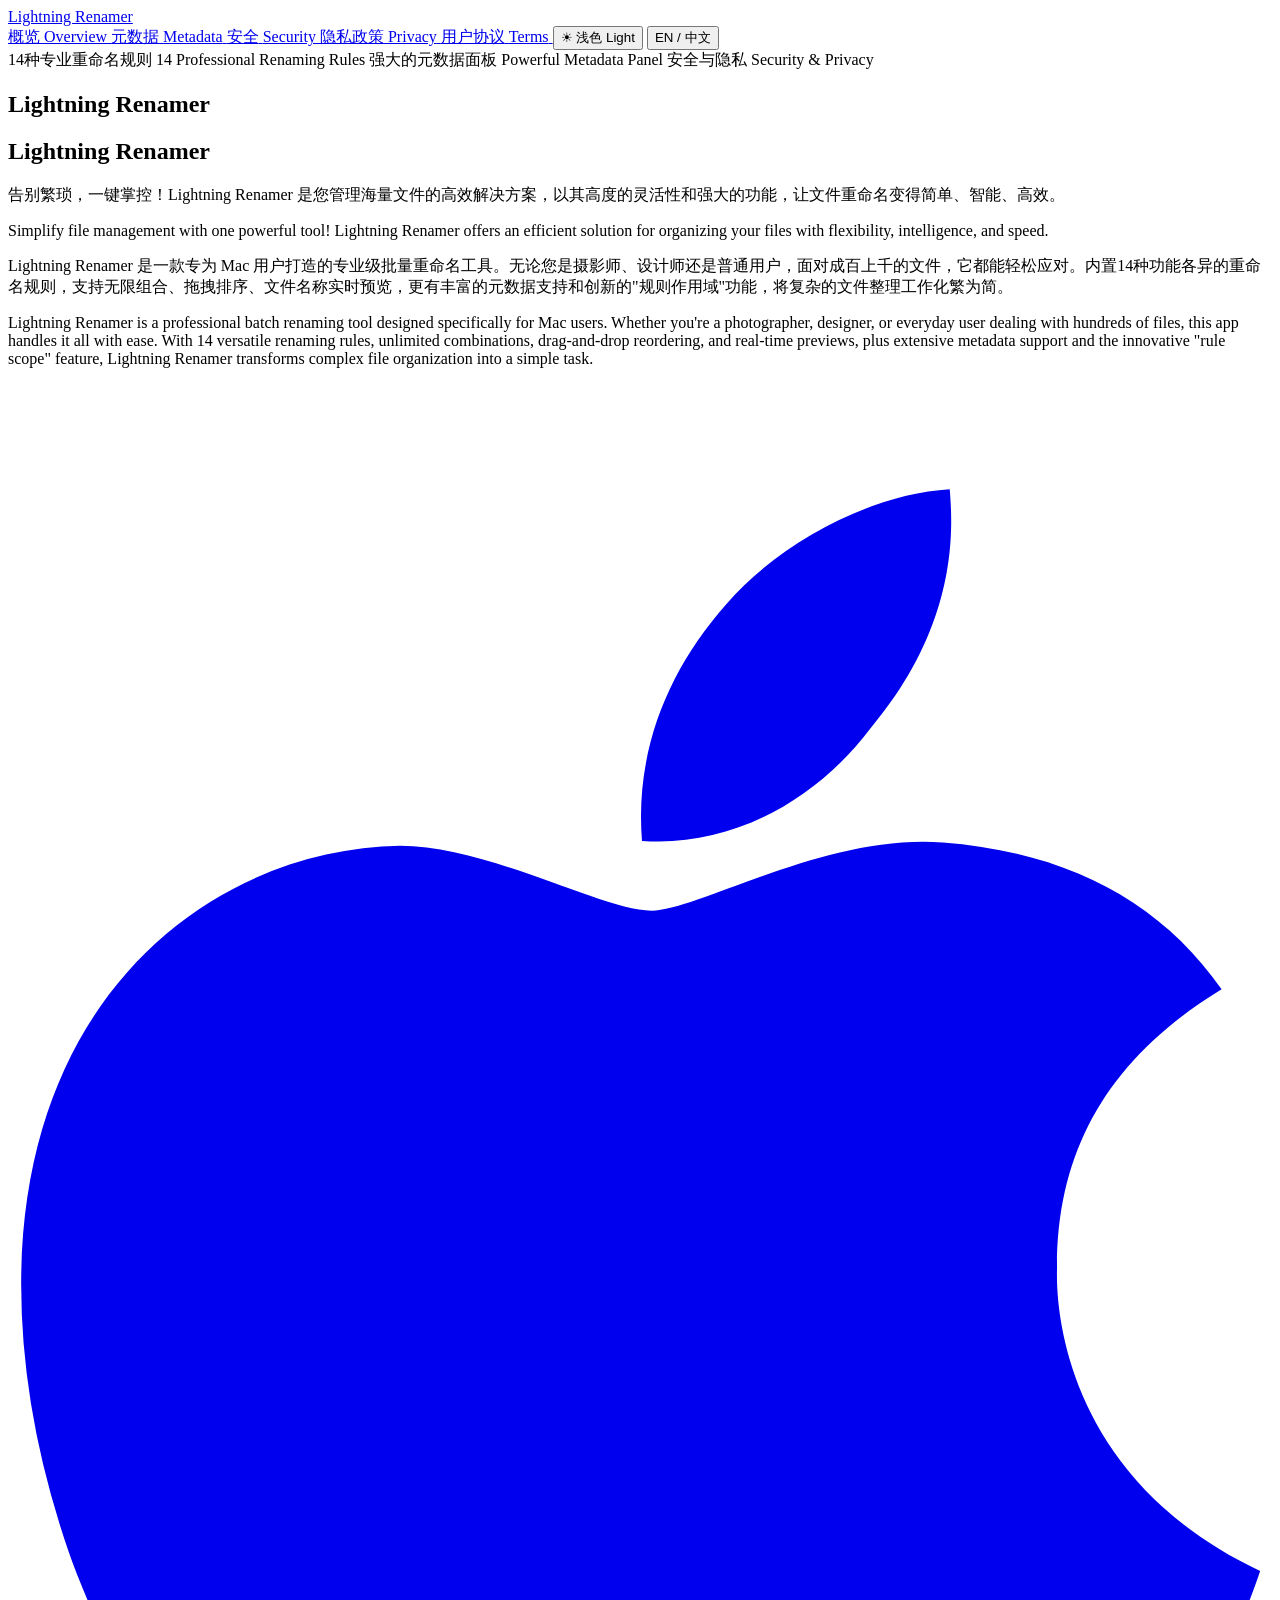
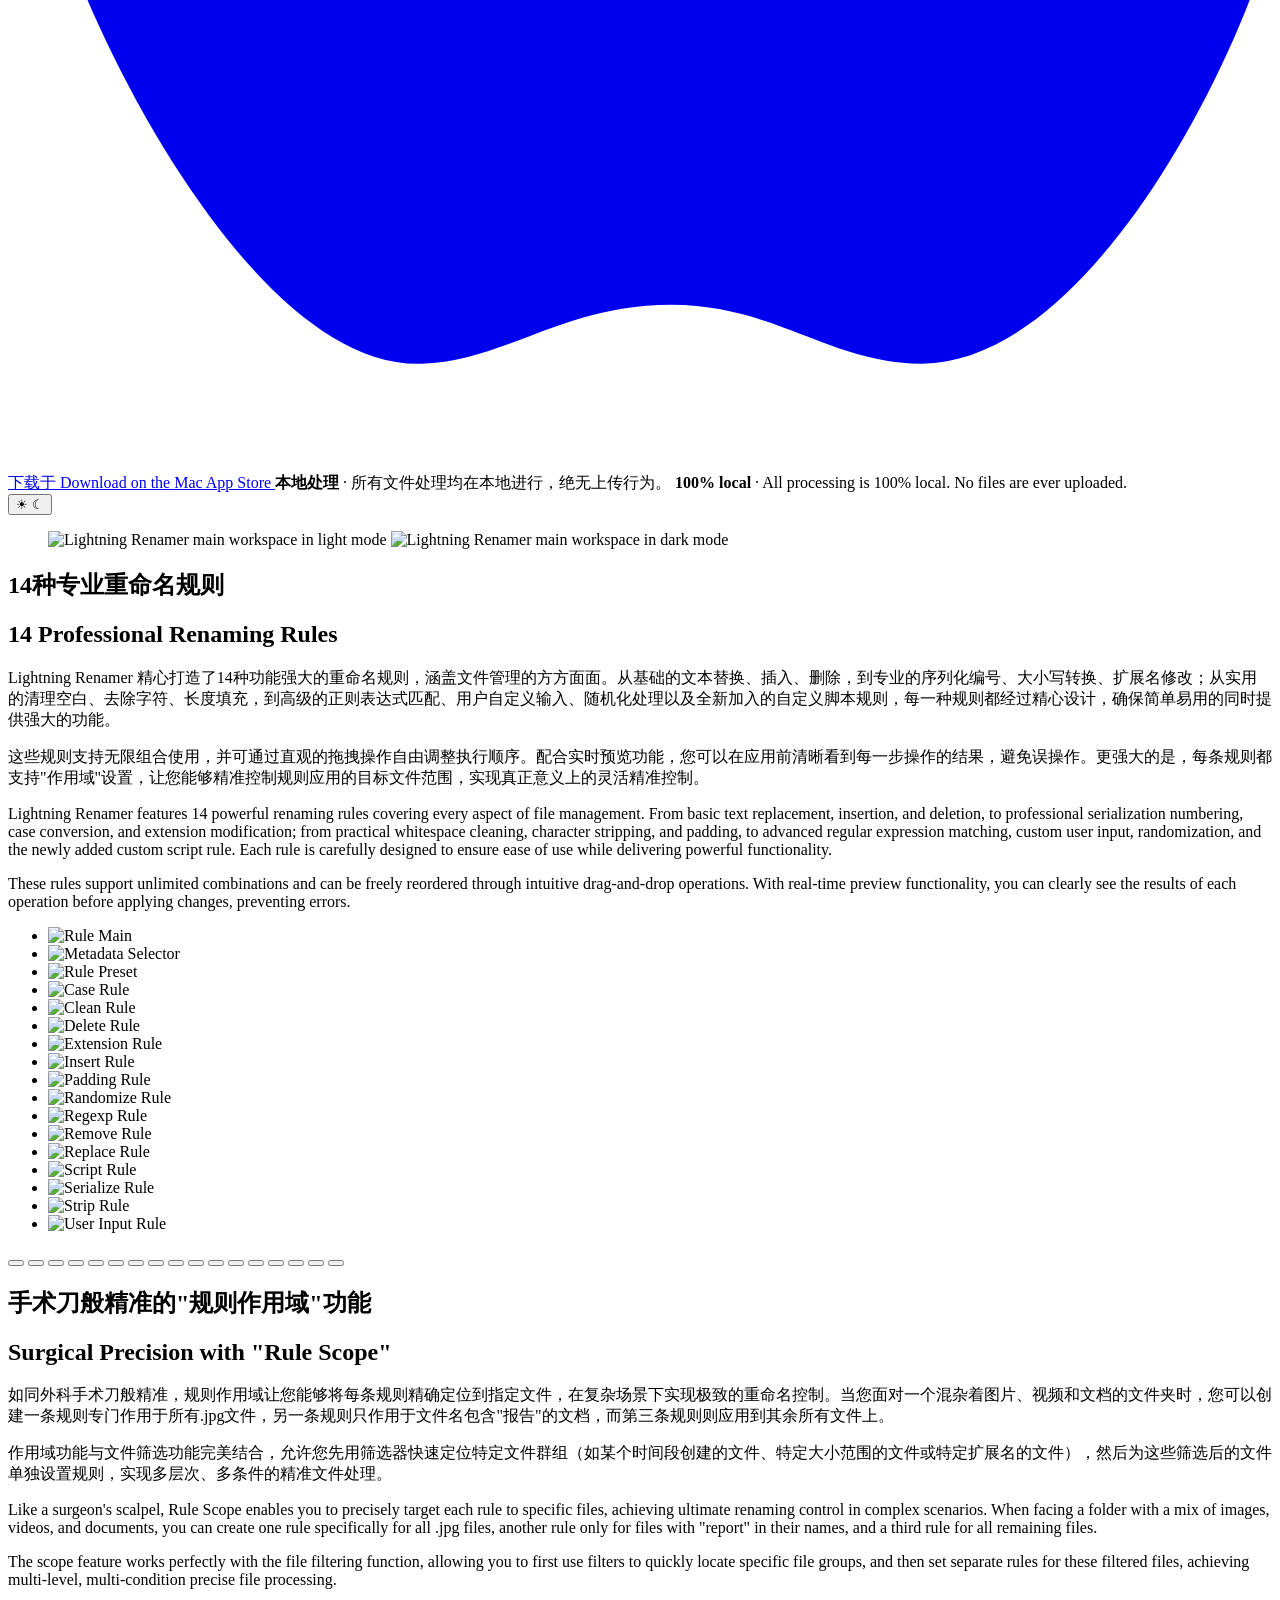
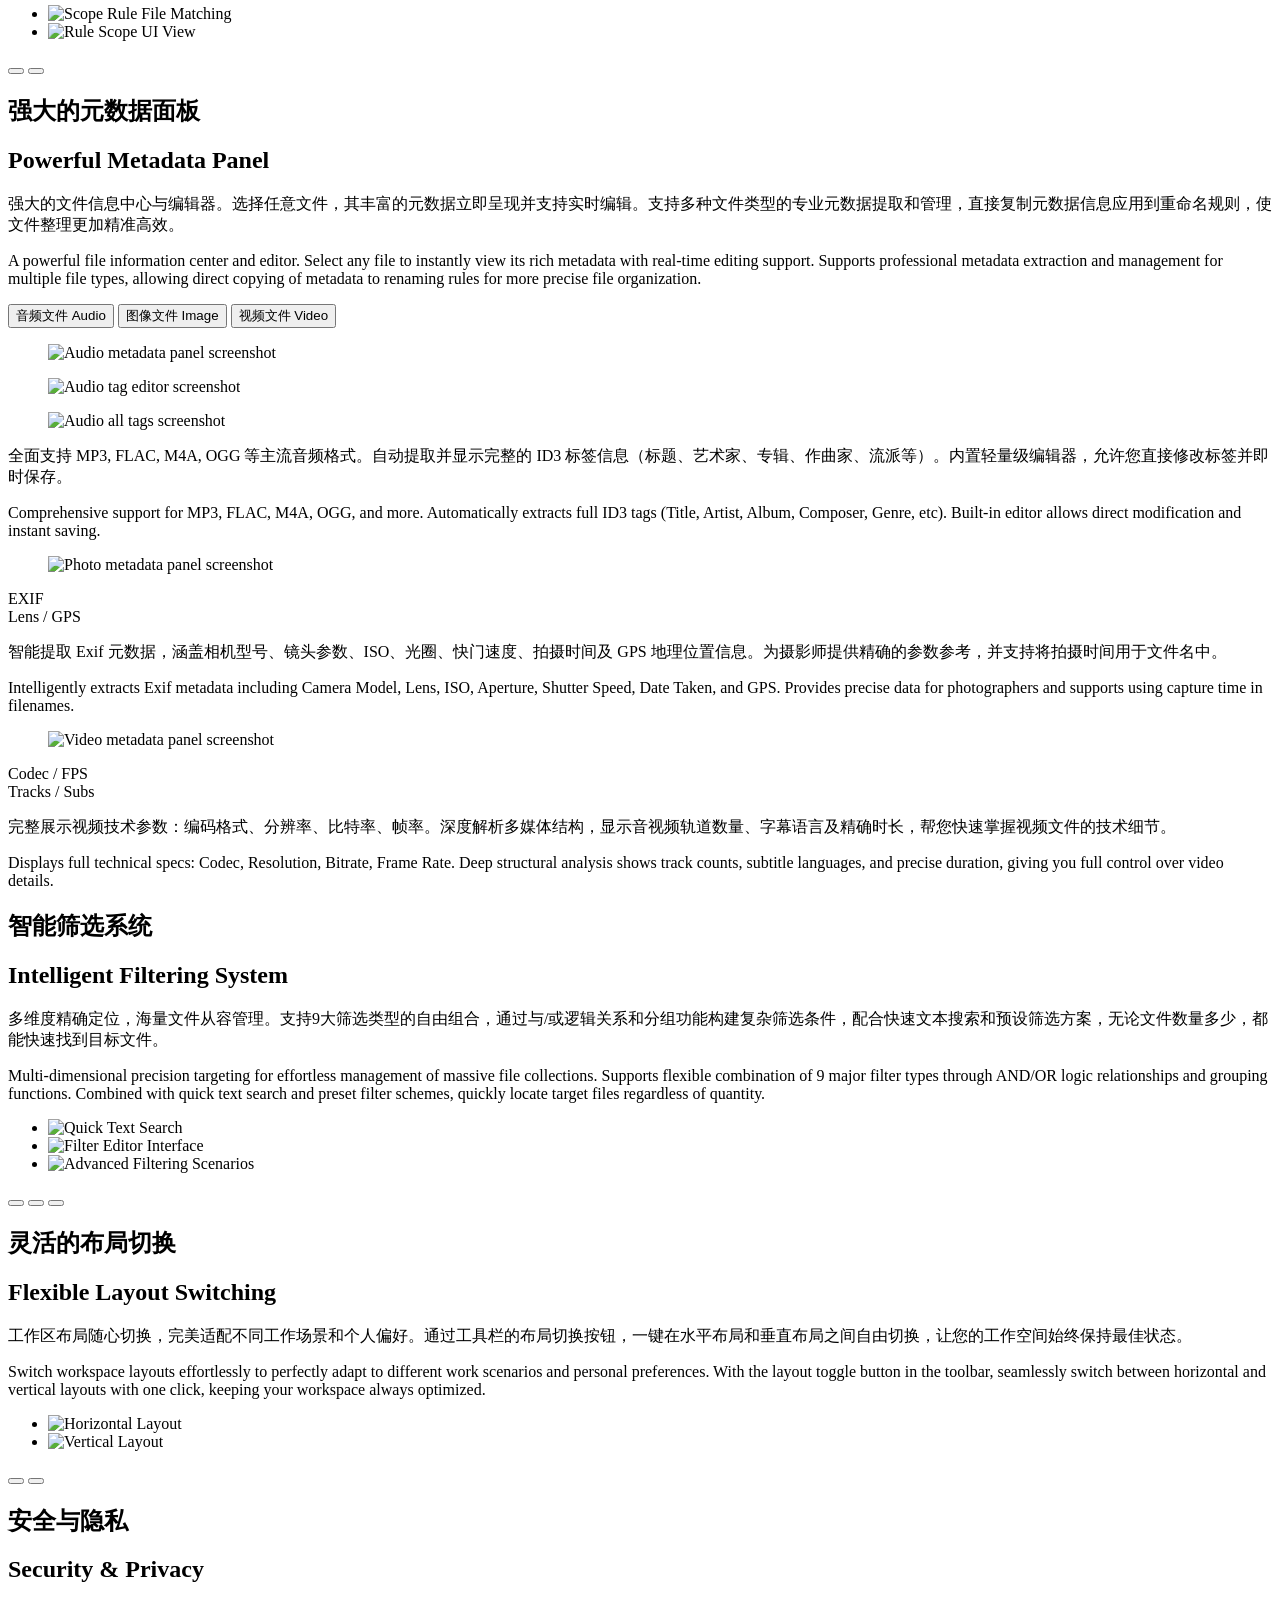
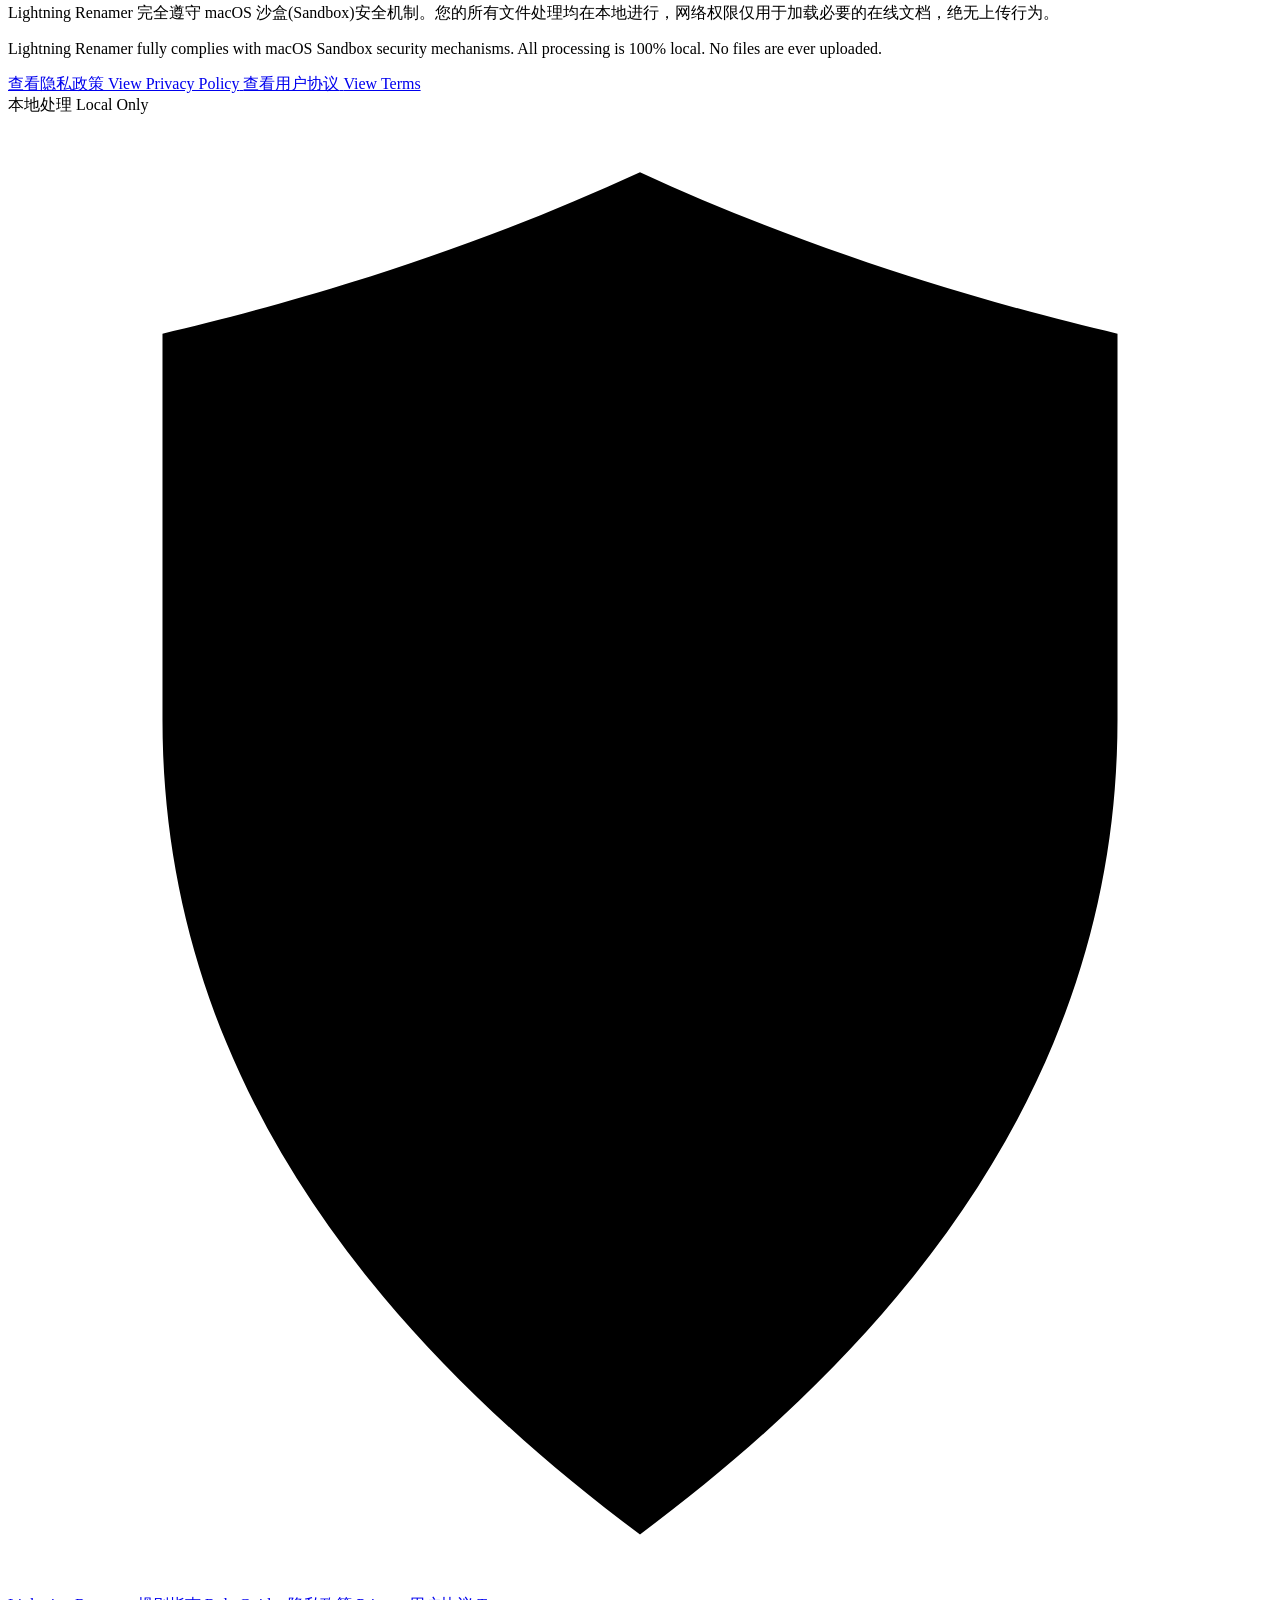
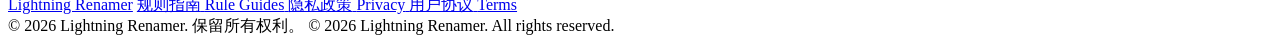
==== commit 9235e06c: "Add rule guides to website footer" ====
--- a/index.html
+++ b/index.html
@@ -1,794 +1,580 @@
 <!DOCTYPE html>
-<html lang="zh">
+<html lang="zh" class="tag-zh" data-theme="light" data-hero-preview="light">
 
 <head>
-    <meta charset="UTF-8" />
-    <meta name="viewport" content="width=device-width, initial-scale=1.0" />
+    <meta charset="UTF-8">
+    <meta name="viewport" content="width=device-width, initial-scale=1.0">
     <title>Lightning Renamer - 智能文件重命名工具</title>
-    <style>
-        :root {
-            --bg-body: #ffffff;
-            --bg-section: #f5f5f7;
-            --text-heading: #1d1d1f;
-            --text-body: #424245;
-            /* Slightly darker for better readability of long text */
-            --accent-color: #0071e3;
-            --nav-bg: rgba(255, 255, 255, 0.8);
-            --border-color: #d2d2d7;
-        }
-
-        body {
-            font-family: -apple-system, BlinkMacSystemFont, "SF Pro Text", "Segoe UI", Roboto, Helvetica, Arial, sans-serif;
-            background-color: var(--bg-body);
-            color: var(--text-heading);
-            margin: 0;
-            padding: 0;
-            line-height: 1.6;
-            /* Increased line height for better readability of long text */
-            letter-spacing: -0.012em;
-            -webkit-font-smoothing: antialiased;
-        }
-
-        /* Nav */
-        header {
-            position: fixed;
-            top: 0;
-            width: 100%;
-            height: 48px;
-            background: var(--nav-bg);
-            backdrop-filter: blur(20px);
-            -webkit-backdrop-filter: blur(20px);
-            z-index: 999;
-            border-bottom: 1px solid var(--border-color);
-            display: flex;
-            align-items: center;
-            justify-content: center;
-        }
-
-        .nav-content {
-            width: 100%;
-            max-width: 980px;
-            padding: 0 20px;
-            display: flex;
-            justify-content: space-between;
-            align-items: center;
-        }
-
-        .logo {
-            font-size: 19px;
-            font-weight: 600;
-            color: var(--text-heading);
-            text-decoration: none;
-            transition: opacity 0.3s;
-        }
-
-        .logo:hover {
-            opacity: 0.8;
-        }
-
-        .nav-links {
-            display: flex;
-            align-items: center;
-        }
-
-        .nav-links a,
-        .lang-btn {
-            font-size: 12px;
-            color: #666;
-            text-decoration: none;
-            margin-left: 20px;
-            cursor: pointer;
-            border: none;
-            background: none;
-            transition: color 0.3s;
-        }
-
-        .nav-links a:hover,
-        .lang-btn:hover {
-            color: var(--text-heading);
-        }
-
-        /* General Layout */
-        .section {
-            padding: 100px 0;
-            overflow: hidden;
-        }
-
-        .section.alt-bg {
-            background-color: var(--bg-section);
-        }
-
-        .container {
-            max-width: 980px;
-            margin: 0 auto;
-            padding: 0 20px;
-        }
-
-        /* Typography */
-        h1 {
-            font-size: 56px;
-            line-height: 1.07143;
-            font-weight: 700;
-            letter-spacing: -0.005em;
-            margin-bottom: 20px;
-        }
-
-        h2 {
-            font-size: 40px;
-            line-height: 1.1;
-            font-weight: 600;
-            letter-spacing: 0em;
-            margin-bottom: 20px;
-        }
-
-        h3 {
-            font-size: 24px;
-            line-height: 1.2;
-            font-weight: 600;
-            margin-bottom: 10px;
-        }
-
-        p {
-            font-size: 17px;
-            line-height: 1.5;
-            font-weight: 400;
-            color: var(--text-body);
-            margin-bottom: 20px;
-        }
-
-        .text-center {
-            text-align: center;
-        }
-
-        .text-max-800 {
-            max-width: 800px;
-            margin-left: auto;
-            margin-right: auto;
-        }
-
-        /* Hero */
-        .hero {
-            padding-top: 150px;
-            padding-bottom: 60px;
-            text-align: center;
-        }
-
-        .hero-image-container {
-            margin-top: 60px;
-            border-radius: 12px;
-            overflow: hidden;
-            box-shadow: 0 20px 40px rgba(0, 0, 0, 0.1);
-            display: inline-block;
-            max-width: 100%;
-        }
-
-        .hero-image-container img {
-            display: block;
-            width: 100%;
-            height: auto;
-        }
-
-        /* Animations */
-        @keyframes fadeInUp {
-            from {
-                opacity: 0;
-                transform: translateY(30px);
+    <meta name="description" content="Lightning Renamer 是一款专为 Mac 用户打造的专业级批量重命名工具，提供 14 种重命名规则、元数据支持、规则作用域与智能筛选能力。">
+    <link rel="icon" type="image/png" href="assets/app-icon.png">
+    <script>
+        (function () {
+            try {
+                const savedTheme = localStorage.getItem("lightning_renamer_theme");
+                const theme = savedTheme === "light" || savedTheme === "dark"
+                    ? savedTheme
+                    : (window.matchMedia && window.matchMedia("(prefers-color-scheme: dark)").matches ? "dark" : "light");
+                document.documentElement.dataset.theme = theme;
+
+                const savedHeroPreview = localStorage.getItem("lightning_renamer_hero_preview");
+                const heroPreview = savedHeroPreview === "light" || savedHeroPreview === "dark"
+                    ? savedHeroPreview
+                    : theme;
+                document.documentElement.dataset.heroPreview = heroPreview;
+            } catch (error) {
+                document.documentElement.dataset.theme = "light";
+                document.documentElement.dataset.heroPreview = "light";
             }
-
-            to {
-                opacity: 1;
-                transform: translateY(0);
-            }
-        }
-
-        .hero,
-        .section,
-        footer {
-            opacity: 0;
-            animation: fadeInUp 1s cubic-bezier(0.16, 1, 0.3, 1) forwards;
-        }
-
-        .hero {
-            animation-delay: 0.1s;
-        }
-
-        .section:nth-of-type(2) {
-            animation-delay: 0.2s;
-        }
-
-        .section:nth-of-type(3) {
-            animation-delay: 0.3s;
-        }
-
-        .section:nth-of-type(4) {
-            animation-delay: 0.4s;
-        }
-
-        .section:nth-of-type(5) {
-            animation-delay: 0.5s;
-        }
-
-        footer {
-            animation-delay: 0.6s;
-        }
-
-        /* App Store Button */
-        .app-store-button {
-            display: inline-flex;
-            align-items: center;
-            background-color: #000;
-            color: #fff;
-            padding: 8px 16px;
-            border-radius: 8px;
-            text-decoration: none;
-            margin-top: 20px;
-            transition: transform 0.2s, background-color 0.2s;
-        }
-
-        .app-store-button:hover {
-            transform: translateY(-2px);
-            background-color: #333;
-        }
-
-        .app-store-button svg {
-            width: 24px;
-            height: 24px;
-            margin-right: 8px;
-        }
-
-        .btn-text {
-            display: flex;
-            flex-direction: column;
-            align-items: flex-start;
-            line-height: 1;
-        }
-
-        .btn-text .small {
-            font-size: 10px;
-            opacity: 0.8;
-        }
-
-        .btn-text .big {
-            font-size: 16px;
-            font-weight: 600;
-        }
-
-        /* Feature Rows (Left/Right) */
-        .feature-row {
-            display: flex;
-            align-items: center;
-            gap: 60px;
-            margin-bottom: 120px;
-        }
-
-        .feature-row:last-child {
-            margin-bottom: 0;
-        }
-
-        .feature-row.reverse {
-            flex-direction: row-reverse;
-        }
-
-        .feature-text {
-            flex: 1;
-        }
-
-        .feature-image {
-            flex: 1.5;
-            border-radius: 12px;
-            overflow: hidden;
-            box-shadow: 0 10px 30px rgba(0, 0, 0, 0.08);
-        }
-
-        .feature-image img {
-            width: 100%;
-            height: auto;
-            display: block;
-            background: #fff;
-        }
-
-        /* Metadata & Filter Grids */
-        .grid-3 {
-            display: grid;
-            grid-template-columns: repeat(3, 1fr);
-            gap: 30px;
-            margin-top: 50px;
-        }
-
-        .grid-card {
-            background: #fff;
-            padding: 30px;
-            border-radius: 18px;
-            box-shadow: 0 4px 12px rgba(0, 0, 0, 0.04);
-            border: 1px solid rgba(0, 0, 0, 0.04);
-            transition: transform 0.3s;
-        }
-
-        .grid-card:hover {
-            transform: translateY(-5px);
-        }
-
-        .grid-card img {
-            width: 100%;
-            height: auto;
-            margin-bottom: 20px;
-            border-radius: 8px;
-            box-shadow: 0 2px 8px rgba(0, 0, 0, 0.1);
-        }
-
-        .grid-card h4 {
-            font-size: 20px;
-            font-weight: 600;
-            margin-bottom: 12px;
-            color: var(--text-heading);
-        }
-
-        .grid-card p {
-            font-size: 14px;
-            line-height: 1.6;
-            color: var(--text-body);
-            margin-bottom: 0;
-        }
-
-        /* Footer */
-        footer {
-            padding: 60px 0;
-            text-align: center;
-            background: #f5f5f7;
-            font-size: 12px;
-            color: #86868b;
-        }
-
-        /* Tabs */
-        .tabs-nav {
-            display: flex;
-            justify-content: center;
-            gap: 15px;
-            margin-bottom: 40px;
-            margin-top: 30px;
-        }
-
-        .tab-btn {
-            background: #f5f5f7;
-            border: none;
-            padding: 10px 24px;
-            border-radius: 20px;
-            font-size: 15px;
-            font-weight: 500;
-            color: var(--text-body);
-            cursor: pointer;
-            transition: all 0.2s;
-        }
-
-        .tab-btn:hover {
-            background: #e8e8ed;
-            color: var(--text-heading);
-        }
-
-        .tab-btn.active {
-            background: var(--text-heading);
-            color: #fff;
-        }
-
-        .tab-content {
-            display: grid;
-            min-height: 500px;
-            /* Optional min-height */
-        }
-
-        .tab-pane {
-            grid-area: 1 / 1;
-            /* Stack all panes on top of each other */
-            opacity: 0;
-            visibility: hidden;
-            /* Prevent clicking hidden elements */
-            transition: opacity 0.5s ease-in-out, visibility 0.5s;
-            z-index: 1;
-        }
-
-        .tab-pane.active {
-            opacity: 1;
-            visibility: visible;
-            z-index: 2;
-        }
-
-        /* Removed keyframes to rely purely on CSS opacity transition for smoothness */
-
-        /* Large Image Highlight */
-        .highlight-image {
-            width: 100%;
-            border-radius: 12px;
-            box-shadow: 0 12px 36px rgba(0, 0, 0, 0.08);
-            /* slightly deeper shadow */
-            overflow: hidden;
-            background: #fff;
-            margin-bottom: 30px;
-            border: 1px solid rgba(0, 0, 0, 0.04);
-            cursor: zoom-in;
-        }
-
-        .highlight-image img {
-            width: 100%;
-            display: block;
-            height: auto;
-        }
-
-        .lightbox {
-            display: none;
-            position: fixed;
-            z-index: 1000;
-            top: 0;
-            left: 0;
-            width: 100%;
-            height: 100%;
-            background: rgba(0, 0, 0, 0.9);
-            justify-content: center;
-            align-items: center;
-            padding: 40px;
-        }
-
-        .lightbox.active {
-            display: flex;
-        }
-
-        .lightbox img {
-            max-width: 100%;
-            max-height: 100%;
-            border-radius: 4px;
-        }
-
-        /* Responsive */
-        @media (max-width: 768px) {
-            h1 {
-                font-size: 40px;
-            }
-
-            h2 {
-                font-size: 32px;
-            }
-
-            .feature-row,
-            .feature-row.reverse {
-                flex-direction: column;
-                gap: 40px;
-                text-align: left;
-            }
-
-            .grid-3 {
-                grid-template-columns: 1fr;
-            }
-
-            .hero-image-container {
-                width: 100%;
-            }
-        }
-
-        /* Utils */
-        [data-lang='zh'] {
-            display: none;
-        }
-
-        html.tag-zh [data-lang='en'] {
-            display: none;
-        }
-
-        html.tag-zh [data-lang='zh'] {
-            display: block;
-        }
-    </style>
+        })();
+    </script>
+    <link rel="stylesheet" href="styles.css">
+    <script src="script.js" defer></script>
 </head>
 
-<body class="tag-zh">
-
-    <header>
-        <div class="nav-content">
-            <a href="#" class="logo">Lightning Renamer</a>
-            <div class="nav-links">
-                <a href="privacy.html" data-lang="zh">隐私政策</a>
-                <a href="privacy.html" data-lang="en">Privacy</a>
-                <a href="terms.html" data-lang="zh">用户协议</a>
-                <a href="terms.html" data-lang="en">Terms</a>
-                <button class="lang-btn" onclick="toggleLanguage()">EN/中文</button>
+<body data-page="home">
+    <header class="site-header">
+        <div class="shell">
+            <div class="nav-bar">
+                <a href="index.html" class="brand" aria-label="Lightning Renamer">
+                    <span class="brand-mark" aria-hidden="true"></span>
+                    <span class="brand-text">Lightning Renamer</span>
+                </a>
+                <nav class="nav-links" aria-label="Primary">
+                    <a href="#overview" class="nav-link is-active">
+                        <span data-lang="zh">概览</span>
+                        <span data-lang="en">Overview</span>
+                    </a>
+                    <a href="#metadata" class="nav-link">
+                        <span data-lang="zh">元数据</span>
+                        <span data-lang="en">Metadata</span>
+                    </a>
+                    <a href="#security" class="nav-link">
+                        <span data-lang="zh">安全</span>
+                        <span data-lang="en">Security</span>
+                    </a>
+                    <a href="privacy.html" class="nav-link">
+                        <span data-lang="zh">隐私政策</span>
+                        <span data-lang="en">Privacy</span>
+                    </a>
+                    <a href="terms.html" class="nav-link">
+                        <span data-lang="zh">用户协议</span>
+                        <span data-lang="en">Terms</span>
+                    </a>
+                    <button type="button" class="theme-toggle" data-toggle-theme>
+                        <span class="theme-toggle-icon" data-theme-icon aria-hidden="true">☀︎</span>
+                        <span class="theme-toggle-label" data-theme-label-zh data-lang="zh">浅色</span>
+                        <span class="theme-toggle-label" data-theme-label-en data-lang="en">Light</span>
+                    </button>
+                    <button type="button" class="lang-toggle" data-toggle-language>
+                        EN / 中文
+                    </button>
+                </nav>
             </div>
         </div>
     </header>
 
-    <!-- Hero Section -->
-    <section class="hero section">
-        <div class="container">
-            <h1 data-lang="zh">Lightning Renamer</h1>
-            <h1 data-lang="en">Lightning Renamer</h1>
-
-            <p class="text-max-800" data-lang="zh">告别繁琐，一键掌控！Lightning Renamer
-                是您管理海量文件的高效解决方案，以其高度的灵活性和强大的功能，让文件重命名变得简单、智能、高效。</p>
-            <p class="text-max-800" data-lang="en">Simplify file management with one powerful tool! Lightning Renamer
-                offers an efficient solution for organizing your files with flexibility, intelligence, and speed.</p>
-
-            <p class="text-max-800" data-lang="zh" style="margin-top: -10px; font-size: 105%;">Lightning Renamer 是一款专为
-                Mac
-                用户打造的专业级批量重命名工具。无论您是摄影师、设计师还是普通用户，面对成百上千的文件，它都能轻松应对。内置14种功能各异的重命名规则，支持无限组合、拖拽排序、文件名称实时预览，更有丰富的元数据支持和创新的"规则作用域"功能，将复杂的文件整理工作化繁为简。
-            </p>
-            <p class="text-max-800" data-lang="en" style="margin-top: -10px; font-size: 105%;">Lightning Renamer is a
-                professional batch renaming tool designed specifically for Mac users. Whether you're a photographer,
-                designer, or everyday user dealing with hundreds of files, this app handles it all with ease. With 14
-                versatile renaming rules, unlimited combinations, drag-and-drop reordering, and real-time previews, plus
-                extensive metadata support and the innovative "rule scope" feature, Lightning Renamer transforms complex
-                file organization into a simple task.</p>
-
-            <a href="#" class="app-store-button" target="_blank">
-                <svg viewBox="0 0 384 512" fill="white">
-                    <path
-                        d="M318.7 268.7c-.2-36.7 16.4-64.4 50-84.8-18.8-26.9-47.2-41.7-84.7-44.6-35.5-2.8-74.3 20.7-88.5 20.7-15 0-49.4-19.7-76.4-19.7C63.3 141.2 4 184.8 4 273.5q0 39.3 14.4 81.2c12.8 36.7 59 126.7 107.2 125.2 25.2-.6 43-17.9 75.8-17.9 31.8 0 48.3 17.9 76.4 17.9 48.6-.7 90.4-82.5 102.6-119.3-65.2-30.7-61.7-90-61.7-91.9zm-56.6-164.2c27.3-32.4 24.8-61.9 24-72.5-24.1 1.4-52 16.4-67.9 34.9-17.5 19.8-27.8 44.3-25.6 71.9 26.1 2 52.3-11.4 69.5-34.3z" />
-                </svg>
-                <div class="btn-text">
-                    <span class="small" data-lang="zh">下载于</span>
-                    <span class="small" data-lang="en">Download on the</span>
-                    <span class="big">Mac App Store</span>
-                </div>
-            </a>
-
-            <div class="hero-image-container">
-                <img src="pics/mainview.png" alt="App Main Interface" onclick="openLightbox(this.src)">
+    <main>
+        <section class="section hero-section" id="overview">
+            <div class="shell hero-grid">
+                <div class="hero-copy">
+                    <div class="hero-tags">
+                        <span class="hero-tag">
+                            <span data-lang="zh">14种专业重命名规则</span>
+                            <span data-lang="en">14 Professional Renaming Rules</span>
+                        </span>
+                        <span class="hero-tag">
+                            <span data-lang="zh">强大的元数据面板</span>
+                            <span data-lang="en">Powerful Metadata Panel</span>
+                        </span>
+                        <span class="hero-tag">
+                            <span data-lang="zh">安全与隐私</span>
+                            <span data-lang="en">Security &amp; Privacy</span>
+                        </span>
+                    </div>
+
+                    <h1 data-lang="zh">Lightning Renamer</h1>
+                    <h1 data-lang="en">Lightning Renamer</h1>
+
+                    <p data-lang="zh">告别繁琐，一键掌控！Lightning Renamer
+                        是您管理海量文件的高效解决方案，以其高度的灵活性和强大的功能，让文件重命名变得简单、智能、高效。</p>
+                    <p data-lang="en">Simplify file management with one powerful tool! Lightning Renamer offers an
+                        efficient solution for organizing your files with flexibility, intelligence, and speed.</p>
+
+                    <p data-lang="zh">Lightning Renamer 是一款专为 Mac
+                        用户打造的专业级批量重命名工具。无论您是摄影师、设计师还是普通用户，面对成百上千的文件，它都能轻松应对。内置14种功能各异的重命名规则，支持无限组合、拖拽排序、文件名称实时预览，更有丰富的元数据支持和创新的"规则作用域"功能，将复杂的文件整理工作化繁为简。
+                    </p>
+                    <p data-lang="en">Lightning Renamer is a professional batch renaming tool designed specifically for
+                        Mac users. Whether you're a photographer, designer, or everyday user dealing with hundreds of
+                        files, this app handles it all with ease. With 14 versatile renaming rules, unlimited
+                        combinations, drag-and-drop reordering, and real-time previews, plus extensive metadata support
+                        and the innovative "rule scope" feature, Lightning Renamer transforms complex file organization
+                        into a simple task.</p>
+
+                    <div class="hero-actions">
+                        <a href="#" class="store-button" aria-label="Download Lightning Renamer on the Mac App Store">
+                            <svg viewBox="0 0 384 512" fill="currentColor" aria-hidden="true">
+                                <path
+                                    d="M318.7 268.7c-.2-36.7 16.4-64.4 50-84.8-18.8-26.9-47.2-41.7-84.7-44.6-35.5-2.8-74.3 20.7-88.5 20.7-15 0-49.4-19.7-76.4-19.7C63.3 141.2 4 184.8 4 273.5q0 39.3 14.4 81.2c12.8 36.7 59 126.7 107.2 125.2 25.2-.6 43-17.9 75.8-17.9 31.8 0 48.3 17.9 76.4 17.9 48.6-.7 90.4-82.5 102.6-119.3-65.2-30.7-61.7-90-61.7-91.9zm-56.6-164.2c27.3-32.4 24.8-61.9 24-72.5-24.1 1.4-52 16.4-67.9 34.9-17.5 19.8-27.8 44.3-25.6 71.9 26.1 2 52.3-11.4 69.5-34.3z" />
+                            </svg>
+                            <span class="btn-text">
+                                <span class="small" data-lang="zh">下载于</span>
+                                <span class="small" data-lang="en">Download on the</span>
+                                <span class="big">Mac App Store</span>
+                            </span>
+                        </a>
+                        <span class="summary-chip">
+                            <span data-lang="zh"><strong>本地处理</strong> · 所有文件处理均在本地进行，绝无上传行为。</span>
+                            <span data-lang="en"><strong>100% local</strong> · All processing is 100% local. No files
+                                are ever uploaded.</span>
+                        </span>
+                    </div>
+                </div>
+
+                <div class="hero-stage hero-stage-live" role="img"
+                    aria-label="Lightning Renamer main workspace preview in light and dark mode">
+                    <div class="hero-stage-top">
+                        <button type="button" class="hero-preview-switch" data-toggle-hero-preview
+                            aria-label="Toggle interface preview theme">
+                            <span class="hero-preview-switch-track">
+                                <span class="hero-preview-switch-icon hero-preview-switch-icon-sun"
+                                    aria-hidden="true">☀︎</span>
+                                <span class="hero-preview-switch-icon hero-preview-switch-icon-moon"
+                                    aria-hidden="true">☾</span>
+                                <span class="hero-preview-switch-thumb" aria-hidden="true"></span>
+                            </span>
+                        </button>
+                    </div>
+
+                    <figure class="hero-workspace-frame float-slow">
+                        <img src="assets/hero/mainworkspace-light.png"
+                            alt="Lightning Renamer main workspace in light mode"
+                            class="hero-workspace-shot hero-workspace-shot-light">
+                        <img src="assets/hero/mainworkspace-dark.png"
+                            alt="Lightning Renamer main workspace in dark mode"
+                            class="hero-workspace-shot hero-workspace-shot-dark">
+                    </figure>
+                </div>
+            </div>
+        </section>
+
+        <section class="section">
+            <div class="shell">
+                <div class="feature-grid">
+                    <article class="copy-card">
+                        <h2 data-lang="zh">14种专业重命名规则</h2>
+                        <h2 data-lang="en">14 Professional Renaming Rules</h2>
+
+                        <p data-lang="zh">Lightning Renamer
+                            精心打造了14种功能强大的重命名规则，涵盖文件管理的方方面面。从基础的文本替换、插入、删除，到专业的序列化编号、大小写转换、扩展名修改；从实用的清理空白、去除字符、长度填充，到高级的正则表达式匹配、用户自定义输入、随机化处理以及全新加入的自定义脚本规则，每一种规则都经过精心设计，确保简单易用的同时提供强大的功能。
+                        </p>
+                        <p data-lang="zh">
+                            这些规则支持无限组合使用，并可通过直观的拖拽操作自由调整执行顺序。配合实时预览功能，您可以在应用前清晰看到每一步操作的结果，避免误操作。更强大的是，每条规则都支持"作用域"设置，让您能够精准控制规则应用的目标文件范围，实现真正意义上的灵活精准控制。
+                        </p>
+
+                        <p data-lang="en">Lightning Renamer features 14 powerful renaming rules covering every aspect
+                            of file management. From basic text replacement, insertion, and deletion, to professional
+                            serialization numbering, case conversion, and extension modification; from practical
+                            whitespace cleaning, character stripping, and padding, to advanced regular expression
+                            matching, custom user input, randomization, and the newly added custom script rule. Each
+                            rule is carefully designed to ensure ease of use while delivering powerful functionality.
+                        </p>
+                        <p data-lang="en">These rules support unlimited combinations and can be freely reordered
+                            through intuitive drag-and-drop operations. With real-time preview functionality, you can
+                            clearly see the results of each operation before applying changes, preventing errors.</p>
+                    </article>
+
+                    <div class="stage-card rules-stage carousel-stage" id="rules-carousel" role="region"
+                        aria-label="Rules showcase carousel">
+                        <div class="carousel-track-container">
+                            <ul class="carousel-track">
+                                <li class="carousel-slide is-active"><img src="assets/rules/rule-main.png"
+                                        alt="Rule Main" class="carousel-image"></li>
+                                <li class="carousel-slide"><img src="assets/rules/rule-metadata-selector.png"
+                                        alt="Metadata Selector" class="carousel-image"></li>
+                                <li class="carousel-slide"><img src="assets/rules/rule-preset.png" alt="Rule Preset"
+                                        class="carousel-image"></li>
+                                <li class="carousel-slide"><img src="assets/rules/rules/case.png" alt="Case Rule"
+                                        class="carousel-image"></li>
+                                <li class="carousel-slide"><img src="assets/rules/rules/clean.png" alt="Clean Rule"
+                                        class="carousel-image"></li>
+                                <li class="carousel-slide"><img src="assets/rules/rules/delete.png" alt="Delete Rule"
+                                        class="carousel-image"></li>
+                                <li class="carousel-slide"><img src="assets/rules/rules/extension.png"
+                                        alt="Extension Rule" class="carousel-image"></li>
+                                <li class="carousel-slide"><img src="assets/rules/rules/insert.png" alt="Insert Rule"
+                                        class="carousel-image"></li>
+                                <li class="carousel-slide"><img src="assets/rules/rules/padding.png" alt="Padding Rule"
+                                        class="carousel-image"></li>
+                                <li class="carousel-slide"><img src="assets/rules/rules/randomize.png"
+                                        alt="Randomize Rule" class="carousel-image"></li>
+                                <li class="carousel-slide"><img src="assets/rules/rules/regexp.png" alt="Regexp Rule"
+                                        class="carousel-image"></li>
+                                <li class="carousel-slide"><img src="assets/rules/rules/remove.png" alt="Remove Rule"
+                                        class="carousel-image"></li>
+                                <li class="carousel-slide"><img src="assets/rules/rules/replace.png" alt="Replace Rule"
+                                        class="carousel-image"></li>
+                                <li class="carousel-slide"><img src="assets/rules/rules/script.png" alt="Script Rule"
+                                        class="carousel-image"></li>
+                                <li class="carousel-slide"><img src="assets/rules/rules/serialize.png"
+                                        alt="Serialize Rule" class="carousel-image"></li>
+                                <li class="carousel-slide"><img src="assets/rules/rules/strip.png" alt="Strip Rule"
+                                        class="carousel-image"></li>
+                                <li class="carousel-slide"><img src="assets/rules/rules/user-input.png"
+                                        alt="User Input Rule" class="carousel-image"></li>
+                            </ul>
+                        </div>
+                        <div class="carousel-nav">
+                            <button class="carousel-indicator is-active" aria-label="Slide 1"></button>
+                            <button class="carousel-indicator" aria-label="Slide 2"></button>
+                            <button class="carousel-indicator" aria-label="Slide 3"></button>
+                            <button class="carousel-indicator" aria-label="Slide 4"></button>
+                            <button class="carousel-indicator" aria-label="Slide 5"></button>
+                            <button class="carousel-indicator" aria-label="Slide 6"></button>
+                            <button class="carousel-indicator" aria-label="Slide 7"></button>
+                            <button class="carousel-indicator" aria-label="Slide 8"></button>
+                            <button class="carousel-indicator" aria-label="Slide 9"></button>
+                            <button class="carousel-indicator" aria-label="Slide 10"></button>
+                            <button class="carousel-indicator" aria-label="Slide 11"></button>
+                            <button class="carousel-indicator" aria-label="Slide 12"></button>
+                            <button class="carousel-indicator" aria-label="Slide 13"></button>
+                            <button class="carousel-indicator" aria-label="Slide 14"></button>
+                            <button class="carousel-indicator" aria-label="Slide 15"></button>
+                            <button class="carousel-indicator" aria-label="Slide 16"></button>
+                            <button class="carousel-indicator" aria-label="Slide 17"></button>
+                        </div>
+                    </div>
+                </div>
+
+                <div class="feature-grid reverse">
+                    <article class="copy-card">
+                        <h2 data-lang="zh">手术刀般精准的"规则作用域"功能</h2>
+                        <h2 data-lang="en">Surgical Precision with "Rule Scope"</h2>
+
+                        <p data-lang="zh">
+                            如同外科手术刀般精准，规则作用域让您能够将每条规则精确定位到指定文件，在复杂场景下实现极致的重命名控制。当您面对一个混杂着图片、视频和文档的文件夹时，您可以创建一条规则专门作用于所有.jpg文件，另一条规则只作用于文件名包含"报告"的文档，而第三条规则则应用到其余所有文件上。
+                        </p>
+                        <p data-lang="zh">
+                            作用域功能与文件筛选功能完美结合，允许您先用筛选器快速定位特定文件群组（如某个时间段创建的文件、特定大小范围的文件或特定扩展名的文件），然后为这些筛选后的文件单独设置规则，实现多层次、多条件的精准文件处理。
+                        </p>
+
+                        <p data-lang="en">Like a surgeon's scalpel, Rule Scope enables you to precisely target each
+                            rule to specific files, achieving ultimate renaming control in complex scenarios. When
+                            facing a folder with a mix of images, videos, and documents, you can create one rule
+                            specifically for all .jpg files, another rule only for files with "report" in their names,
+                            and a third rule for all remaining files.</p>
+                        <p data-lang="en">The scope feature works perfectly with the file filtering function, allowing
+                            you to first use filters to quickly locate specific file groups, and then set separate
+                            rules for these filtered files, achieving multi-level, multi-condition precise file
+                            processing.</p>
+                    </article>
+
+                    <div class="stage-card scope-stage carousel-stage" id="scope-carousel" role="region"
+                        aria-label="Rule scope showcase carousel">
+                        <div class="carousel-track-container">
+                            <ul class="carousel-track">
+                                <li class="carousel-slide is-active"><img src="assets/scope/scope-file.png"
+                                        alt="Scope Rule File Matching" class="carousel-image"></li>
+                                <li class="carousel-slide"><img src="assets/scope/scope-view.png"
+                                        alt="Rule Scope UI View" class="carousel-image"></li>
+                            </ul>
+                        </div>
+                        <div class="carousel-nav">
+                            <button class="carousel-indicator is-active" aria-label="Slide 1"></button>
+                            <button class="carousel-indicator" aria-label="Slide 2"></button>
+                        </div>
+                    </div>
+                </div>
+            </div>
+        </section>
+
+        <section class="section" id="metadata">
+            <div class="shell">
+                <div class="metadata-shell">
+                    <div class="section-heading">
+                        <h2 data-lang="zh">强大的元数据面板</h2>
+                        <h2 data-lang="en">Powerful Metadata Panel</h2>
+                        <p data-lang="zh">
+                            强大的文件信息中心与编辑器。选择任意文件，其丰富的元数据立即呈现并支持实时编辑。支持多种文件类型的专业元数据提取和管理，直接复制元数据信息应用到重命名规则，使文件整理更加精准高效。
+                        </p>
+                        <p data-lang="en">A powerful file information center and editor. Select any file to instantly
+                            view its rich metadata with real-time editing support. Supports professional metadata
+                            extraction and management for multiple file types, allowing direct copying of metadata to
+                            renaming rules for more precise file organization.</p>
+                    </div>
+                </div>
+
+                <div class="tab-stage metadata-stage-container">
+                    <div class="tabs-wrap">
+                        <div class="tabs" role="tablist" aria-label="Metadata types">
+                            <button type="button" class="tab-btn is-active" data-tab-target="audio" role="tab"
+                                aria-selected="true">
+                                <span data-lang="zh">音频文件</span>
+                                <span data-lang="en">Audio</span>
+                            </button>
+                            <button type="button" class="tab-btn" data-tab-target="photo" role="tab"
+                                aria-selected="false">
+                                <span data-lang="zh">图像文件</span>
+                                <span data-lang="en">Image</span>
+                            </button>
+                            <button type="button" class="tab-btn" data-tab-target="video" role="tab"
+                                aria-selected="false">
+                                <span data-lang="zh">视频文件</span>
+                                <span data-lang="en">Video</span>
+                            </button>
+                        </div>
+                    </div>
+
+                    <div class="tab-pane is-active" data-tab-pane="audio">
+                        <div class="tab-panel metadata-tab-panel">
+                            <div class="tab-stage metadata-audio metadata-gallery-stage metadata-stage-live" role="img"
+                                aria-label="Audio metadata placeholder interface">
+                                <div class="metadata-gallery metadata-gallery-audio">
+                                    <figure
+                                        class="metadata-real-shot metadata-real-shot-portrait metadata-real-shot-fade">
+                                        <img src="assets/metadata/audio-main.png" alt="Audio metadata panel screenshot"
+                                            class="metadata-real-image metadata-real-image-top">
+                                    </figure>
+
+                                    <div class="metadata-shot-stack metadata-shot-stack-live">
+                                        <figure class="metadata-real-shot metadata-real-shot-card">
+                                            <img src="assets/metadata/audio-editor.png"
+                                                alt="Audio tag editor screenshot" class="metadata-real-image">
+                                        </figure>
+
+                                        <figure class="metadata-real-shot metadata-real-shot-card">
+                                            <img src="assets/metadata/audio-tags-all.png"
+                                                alt="Audio all tags screenshot" class="metadata-real-image">
+                                        </figure>
+                                    </div>
+                                </div>
+                            </div>
+                            <article class="tab-copy">
+                                <p data-lang="zh">全面支持 MP3, FLAC, M4A, OGG 等主流音频格式。自动提取并显示完整的 ID3
+                                    标签信息（标题、艺术家、专辑、作曲家、流派等）。内置轻量级编辑器，允许您直接修改标签并即时保存。</p>
+                                <p data-lang="en">Comprehensive support for MP3, FLAC, M4A, OGG, and more.
+                                    Automatically extracts full ID3 tags (Title, Artist, Album, Composer, Genre,
+                                    etc).
+                                    Built-in editor allows direct modification and instant saving.</p>
+                            </article>
+                        </div>
+                    </div>
+
+                    <div class="tab-pane" data-tab-pane="photo">
+                        <div class="tab-panel metadata-tab-panel">
+                            <div class="tab-stage metadata-photo metadata-gallery-stage metadata-stage-live" role="img"
+                                aria-label="Photo metadata placeholder interface">
+                                <div class="metadata-gallery metadata-gallery-single">
+                                    <figure
+                                        class="metadata-real-shot metadata-real-shot-portrait metadata-real-shot-fade">
+                                        <img src="assets/metadata/photo-main.png" alt="Photo metadata panel screenshot"
+                                            class="metadata-real-image metadata-real-image-top">
+                                    </figure>
+                                    <div class="metadata-info-stack">
+                                        <div class="metadata-float-card metadata-float-top">
+                                            <span class="hero-tag">EXIF</span>
+                                            <div class="detail-line long"></div>
+                                            <div class="detail-line med"></div>
+                                        </div>
+                                        <div class="metadata-float-card metadata-float-bottom">
+                                            <span class="hero-tag">Lens / GPS</span>
+                                            <div class="detail-line accent long"></div>
+                                            <div class="detail-line short"></div>
+                                        </div>
+                                    </div>
+                                </div>
+                            </div>
+                            <article class="tab-copy">
+                                <p data-lang="zh">智能提取 Exif 元数据，涵盖相机型号、镜头参数、ISO、光圈、快门速度、拍摄时间及 GPS
+                                    地理位置信息。为摄影师提供精确的参数参考，并支持将拍摄时间用于文件名中。</p>
+                                <p data-lang="en">Intelligently extracts Exif metadata including Camera Model, Lens,
+                                    ISO, Aperture, Shutter Speed, Date Taken, and GPS. Provides precise data for
+                                    photographers and supports using capture time in filenames.</p>
+                            </article>
+                        </div>
+                    </div>
+
+                    <div class="tab-pane" data-tab-pane="video">
+                        <div class="tab-panel metadata-tab-panel">
+                            <div class="tab-stage metadata-video metadata-gallery-stage metadata-stage-live" role="img"
+                                aria-label="Video metadata placeholder interface">
+                                <div class="metadata-gallery metadata-gallery-single">
+                                    <figure
+                                        class="metadata-real-shot metadata-real-shot-portrait metadata-real-shot-fade">
+                                        <img src="assets/metadata/video-main.png" alt="Video metadata panel screenshot"
+                                            class="metadata-real-image metadata-real-image-top">
+                                    </figure>
+                                    <div class="metadata-info-stack">
+                                        <div class="metadata-float-card metadata-float-top">
+                                            <span class="hero-tag">Codec / FPS</span>
+                                            <div class="detail-line long"></div>
+                                            <div class="detail-line med"></div>
+                                        </div>
+                                        <div class="metadata-float-card metadata-float-bottom">
+                                            <span class="hero-tag">Tracks / Subs</span>
+                                            <div class="detail-line accent long"></div>
+                                            <div class="detail-line short"></div>
+                                        </div>
+                                    </div>
+                                </div>
+                            </div>
+                            <article class="tab-copy">
+                                <p data-lang="zh">
+                                    完整展示视频技术参数：编码格式、分辨率、比特率、帧率。深度解析多媒体结构，显示音视频轨道数量、字幕语言及精确时长，帮您快速掌握视频文件的技术细节。</p>
+                                <p data-lang="en">Displays full technical specs: Codec, Resolution, Bitrate, Frame
+                                    Rate. Deep structural analysis shows track counts, subtitle languages, and
+                                    precise
+                                    duration, giving you full control over video details.</p>
+                            </article>
+                        </div>
+                    </div>
+                </div>
+            </div>
+        </section>
+
+        <section class="section">
+            <div class="shell">
+                <div class="feature-grid">
+                    <article class="copy-card">
+                        <h2 data-lang="zh">智能筛选系统</h2>
+                        <h2 data-lang="en">Intelligent Filtering System</h2>
+                        <p data-lang="zh">
+                            多维度精确定位，海量文件从容管理。支持9大筛选类型的自由组合，通过与/或逻辑关系和分组功能构建复杂筛选条件，配合快速文本搜索和预设筛选方案，无论文件数量多少，都能快速找到目标文件。
+                        </p>
+                        <p data-lang="en">Multi-dimensional precision targeting for effortless management of massive
+                            file collections. Supports flexible combination of 9 major filter types through AND/OR
+                            logic relationships and grouping functions. Combined with quick text search and preset
+                            filter schemes, quickly locate target files regardless of quantity.</p>
+                    </article>
+
+                    <div class="stage-card filters-stage carousel-stage" id="filters-carousel" role="region"
+                        aria-label="Intelligent filtering showcase carousel">
+                        <div class="carousel-track-container">
+                            <ul class="carousel-track">
+                                <li class="carousel-slide is-active"><img src="assets/filter/filter-text-01.png"
+                                        alt="Quick Text Search" class="carousel-image"></li>
+                                <li class="carousel-slide"><img src="assets/filter/filter-editor-02.png"
+                                        alt="Filter Editor Interface" class="carousel-image"></li>
+                                <li class="carousel-slide"><img src="assets/filter/filter-advanced-03.png"
+                                        alt="Advanced Filtering Scenarios" class="carousel-image"></li>
+                            </ul>
+                        </div>
+                        <div class="carousel-nav">
+                            <button class="carousel-indicator is-active" aria-label="Slide 1"></button>
+                            <button class="carousel-indicator" aria-label="Slide 2"></button>
+                            <button class="carousel-indicator" aria-label="Slide 3"></button>
+                        </div>
+                    </div>
+                </div>
+
+                <div class="feature-grid reverse">
+                    <article class="copy-card">
+                        <h2 data-lang="zh">灵活的布局切换</h2>
+                        <h2 data-lang="en">Flexible Layout Switching</h2>
+                        <p data-lang="zh">工作区布局随心切换，完美适配不同工作场景和个人偏好。通过工具栏的布局切换按钮，一键在水平布局和垂直布局之间自由切换，让您的工作空间始终保持最佳状态。</p>
+                        <p data-lang="en">Switch workspace layouts effortlessly to perfectly adapt to different work
+                            scenarios and personal preferences. With the layout toggle button in the toolbar,
+                            seamlessly switch between horizontal and vertical layouts with one click, keeping your
+                            workspace always optimized.</p>
+                    </article>
+
+                    <div class="stage-card layout-stage carousel-stage" id="layout-carousel" role="region"
+                        aria-label="Flexible layout showcase carousel">
+                        <div class="carousel-track-container">
+                            <ul class="carousel-track">
+                                <li class="carousel-slide is-active"><img src="assets/layout/horizontal.png"
+                                        alt="Horizontal Layout" class="carousel-image"></li>
+                                <li class="carousel-slide"><img src="assets/layout/vertical.png" alt="Vertical Layout"
+                                        class="carousel-image"></li>
+                            </ul>
+                        </div>
+                        <div class="carousel-nav">
+                            <button class="carousel-indicator is-active" aria-label="Slide 1"></button>
+                            <button class="carousel-indicator" aria-label="Slide 2"></button>
+                        </div>
+                    </div>
+                </div>
+            </div>
+        </section>
+
+        <section class="section" id="security">
+            <div class="shell">
+                <div class="security-card">
+                    <div>
+                        <h2 data-lang="zh">安全与隐私</h2>
+                        <h2 data-lang="en">Security &amp; Privacy</h2>
+                        <p data-lang="zh">Lightning Renamer 完全遵守 macOS
+                            沙盒(Sandbox)安全机制。您的所有文件处理均在本地进行，网络权限仅用于加载必要的在线文档，绝无上传行为。</p>
+                        <p data-lang="en">Lightning Renamer fully complies with macOS Sandbox security mechanisms. All
+                            processing is 100% local. No files are ever uploaded.</p>
+                        <div class="hero-actions">
+                            <a href="privacy.html" class="hero-tag">
+                                <span data-lang="zh">查看隐私政策</span>
+                                <span data-lang="en">View Privacy Policy</span>
+                            </a>
+                            <a href="terms.html" class="hero-tag">
+                                <span data-lang="zh">查看用户协议</span>
+                                <span data-lang="en">View Terms</span>
+                            </a>
+                        </div>
+                    </div>
+                    <div class="security-visual" aria-hidden="true">
+                        <div class="security-document">
+                            <span class="security-document-fold"></span>
+                            <span class="security-document-line line-1"></span>
+                            <span class="security-document-line line-2"></span>
+                            <span class="security-document-line line-3"></span>
+                            <span class="security-document-line line-4"></span>
+                        </div>
+                        <div class="security-lock-icon">
+                            <span class="security-lock-arch"></span>
+                            <span class="security-lock-body"></span>
+                            <span class="security-lock-keyhole"></span>
+                        </div>
+                        <div class="security-badge">
+                            <span class="security-badge-dot"></span>
+                            <span data-lang="zh">本地处理</span>
+                            <span data-lang="en">Local Only</span>
+                        </div>
+                        <div class="security-shield">
+                            <svg class="security-shield-svg" viewBox="0 0 180 210" aria-hidden="true" focusable="false">
+                                <path
+                                    d="M90 8C116 20 141 27 158 31V86C158 132 133 170 90 202C47 170 22 132 22 86V31C39 27 64 20 90 8Z" />
+                            </svg>
+                            <span class="security-shield-mark mark-1"></span>
+                            <span class="security-shield-mark mark-2"></span>
+                            <span class="security-shield-mark mark-3"></span>
+                        </div>
+                    </div>
+                </div>
+            </div>
+        </section>
+    </main>
+
+    <footer class="site-footer">
+        <div class="shell">
+            <div class="footer-card">
+                <div class="footer-links">
+                    <a href="index.html" class="footer-link">Lightning Renamer</a>
+                    <a href="rule-guides/" class="footer-link">
+                        <span data-lang="zh">规则指南</span>
+                        <span data-lang="en">Rule Guides</span>
+                    </a>
+                    <a href="privacy.html" class="footer-link">
+                        <span data-lang="zh">隐私政策</span>
+                        <span data-lang="en">Privacy</span>
+                    </a>
+                    <a href="terms.html" class="footer-link">
+                        <span data-lang="zh">用户协议</span>
+                        <span data-lang="en">Terms</span>
+                    </a>
+                </div>
+                <div class="footer-copy">
+                    <span data-lang="zh">© 2026 Lightning Renamer. 保留所有权利。</span>
+                    <span data-lang="en">© 2026 Lightning Renamer. All rights reserved.</span>
+                </div>
             </div>
         </div>
-    </section>
-
-    <!-- Content Sections -->
-    <section class="section alt-bg">
-        <div class="container">
-
-            <!-- Rules -->
-            <div class="feature-row">
-                <div class="feature-text">
-                    <h2 data-lang="zh">14种专业重命名规则</h2>
-                    <h2 data-lang="en">14 Professional Renaming Rules</h2>
-
-                    <p data-lang="zh">Lightning Renamer
-                        精心打造了14种功能强大的重命名规则，涵盖文件管理的方方面面。从基础的文本替换、插入、删除，到专业的序列化编号、大小写转换、扩展名修改；从实用的清理空白、去除字符、长度填充，到高级的正则表达式匹配、用户自定义输入、随机化处理以及全新加入的自定义脚本规则，每一种规则都经过精心设计，确保简单易用的同时提供强大的功能。
-                    </p>
-                    <p data-lang="zh">
-                        这些规则支持无限组合使用，并可通过直观的拖拽操作自由调整执行顺序。配合实时预览功能，您可以在应用前清晰看到每一步操作的结果，避免误操作。更强大的是，每条规则都支持"作用域"设置，让您能够精准控制规则应用的目标文件范围，实现真正意义上的灵活精准控制。
-                    </p>
-
-                    <p data-lang="en">Lightning Renamer features 14 powerful renaming rules covering every aspect of
-                        file management. From basic text replacement, insertion, and deletion, to professional
-                        serialization numbering, case conversion, and extension modification; from practical whitespace
-                        cleaning, character stripping, and padding, to advanced regular expression matching, custom user
-                        input, randomization, and the newly added custom script rule. Each rule is carefully designed to
-                        ensure ease of use while delivering
-                        powerful functionality.</p>
-                    <p data-lang="en">These rules support unlimited combinations and can be freely reordered through
-                        intuitive drag-and-drop operations. With real-time preview functionality, you can clearly see
-                        the results of each operation before applying changes, preventing errors.</p>
-                </div>
-                <div class="feature-image">
-                    <img src="pics/rules/rules.png" alt="Renaming Rules" onclick="openLightbox(this.src)">
-                </div>
-            </div>
-
-            <!-- Scope -->
-            <div class="feature-row reverse">
-                <div class="feature-text">
-                    <h2 data-lang="zh">手术刀般精准的"规则作用域"功能</h2>
-                    <h2 data-lang="en">Surgical Precision with "Rule Scope"</h2>
-
-                    <p data-lang="zh">
-                        如同外科手术刀般精准，规则作用域让您能够将每条规则精确定位到指定文件，在复杂场景下实现极致的重命名控制。当您面对一个混杂着图片、视频和文档的文件夹时，您可以创建一条规则专门作用于所有.jpg文件，另一条规则只作用于文件名包含"报告"的文档，而第三条规则则应用到其余所有文件上。
-                    </p>
-                    <p data-lang="zh">
-                        作用域功能与文件筛选功能完美结合，允许您先用筛选器快速定位特定文件群组（如某个时间段创建的文件、特定大小范围的文件或特定扩展名的文件），然后为这些筛选后的文件单独设置规则，实现多层次、多条件的精准文件处理。
-                    </p>
-
-                    <p data-lang="en">Like a surgeon's scalpel, Rule Scope enables you to precisely target each rule to
-                        specific files, achieving ultimate renaming control in complex scenarios. When facing a folder
-                        with a mix of images, videos, and documents, you can create one rule specifically for all .jpg
-                        files, another rule only for files with "report" in their names, and a third rule for all
-                        remaining files.</p>
-                    <p data-lang="en">The scope feature works perfectly with the file filtering function, allowing you
-                        to first use filters to quickly locate specific file groups, and then set separate rules for
-                        these filtered files, achieving multi-level, multi-condition precise file processing.</p>
-                </div>
-                <div class="feature-image">
-                    <img src="pics/rules/scope.png" alt="Rule Scope" onclick="openLightbox(this.src)">
-                </div>
-            </div>
-
-        </div>
-    </section>
-
-    <!-- Metadata Section (White BG) -->
-    <section class="section">
-        <div class="container">
-            <div class="text-center">
-                <h2 data-lang="zh">强大的元数据面板</h2>
-                <h2 data-lang="en">Powerful Metadata Panel</h2>
-                <p class="text-max-800" data-lang="zh">
-                    强大的文件信息中心与编辑器。选择任意文件，其丰富的元数据立即呈现并支持实时编辑。支持多种文件类型的专业元数据提取和管理，直接复制元数据信息应用到重命名规则，使文件整理更加精准高效。</p>
-                <p class="text-max-800" data-lang="en">A powerful file information center and editor. Select any file to
-                    instantly view its rich metadata with real-time editing support. Supports professional metadata
-                    extraction and management for multiple file types, allowing direct copying of metadata to renaming
-                    rules for more precise file organization.</p>
-            </div>
-
-            <!-- Tabs Navigation -->
-            <div class="tabs-nav">
-                <button class="tab-btn active" onclick="switchTab('audio')">
-                    <span data-lang="zh">音频文件</span><span data-lang="en">Audio</span>
-                </button>
-                <button class="tab-btn" onclick="switchTab('photo')">
-                    <span data-lang="zh">图像文件</span><span data-lang="en">Image</span>
-                </button>
-                <button class="tab-btn" onclick="switchTab('video')">
-                    <span data-lang="zh">视频文件</span><span data-lang="en">Video</span>
-                </button>
-            </div>
-
-            <!-- Tab Contents -->
-            <div class="tab-content">
-
-                <!-- Audio Tab -->
-                <div id="tab-audio" class="tab-pane active">
-                    <div class="highlight-image" onclick="openLightbox('pics/metadata/metadata_audio.png')">
-                        <img src="pics/metadata/metadata_audio.png" alt="Audio Metadata Interface">
-                    </div>
-                    <div class="text-center text-max-800">
-                        <p data-lang="zh">全面支持 MP3, FLAC, M4A, OGG 等主流音频格式。自动提取并显示完整的 ID3
-                            标签信息（标题、艺术家、专辑、作曲家、流派等）。内置轻量级编辑器，允许您直接修改标签并即时保存。</p>
-                        <p data-lang="en">Comprehensive support for MP3, FLAC, M4A, OGG, and more. Automatically
-                            extracts full ID3 tags (Title, Artist, Album, Composer, Genre, etc). Built-in editor allows
-                            direct modification and instant saving.</p>
-                    </div>
-                </div>
-
-                <!-- Photo Tab -->
-                <div id="tab-photo" class="tab-pane">
-                    <div class="highlight-image" onclick="openLightbox('pics/metadata/metadata_photo.png')">
-                        <img src="pics/metadata/metadata_photo.png" alt="Photo Metadata Interface">
-                    </div>
-                    <div class="text-center text-max-800">
-                        <p data-lang="zh">智能提取 Exif 元数据，涵盖相机型号、镜头参数、ISO、光圈、快门速度、拍摄时间及 GPS
-                            地理位置信息。为摄影师提供精确的参数参考，并支持将拍摄时间用于文件名中。</p>
-                        <p data-lang="en">Intelligently extracts Exif metadata including Camera Model, Lens, ISO,
-                            Aperture, Shutter Speed, Date Taken, and GPS. Provides precise data for photographers and
-                            supports using capture time in filenames.</p>
-                    </div>
-                </div>
-
-                <!-- Video Tab -->
-                <div id="tab-video" class="tab-pane">
-                    <div class="highlight-image" onclick="openLightbox('pics/metadata/metadata_video.png')">
-                        <img src="pics/metadata/metadata_video.png" alt="Video Metadata Interface">
-                    </div>
-                    <div class="text-center text-max-800">
-                        <p data-lang="zh">完整展示视频技术参数：编码格式、分辨率、比特率、帧率。深度解析多媒体结构，显示音视频轨道数量、字幕语言及精确时长，帮您快速掌握视频文件的技术细节。</p>
-                        <p data-lang="en">Displays full technical specs: Codec, Resolution, Bitrate, Frame Rate. Deep
-                            structural analysis shows track counts, subtitle languages, and precise duration, giving you
-                            full control over video details.</p>
-                    </div>
-                </div>
-
-            </div>
-        </div>
-    </section>
-
-    <!-- Filters & Layout (Alt BG) -->
-    <section class="section alt-bg">
-        <div class="container">
-
-            <!-- Filters -->
-            <div class="feature-row">
-                <div class="feature-text">
-                    <h2 data-lang="zh">智能筛选系统</h2>
-                    <h2 data-lang="en">Intelligent Filtering System</h2>
-                    <p data-lang="zh">
-                        多维度精确定位，海量文件从容管理。支持9大筛选类型的自由组合，通过与/或逻辑关系和分组功能构建复杂筛选条件，配合快速文本搜索和预设筛选方案，无论文件数量多少，都能快速找到目标文件。</p>
-
-                    <p data-lang="en">Multi-dimensional precision targeting for effortless management of massive file
-                        collections. Supports flexible combination of 9 major filter types through AND/OR logic
-                        relationships and grouping functions. Combined with quick text search and preset filter schemes,
-                        quickly locate target files regardless of quantity.</p>
-                </div>
-                <div class="feature-image">
-                    <img src="pics/filter/filter.png" alt="Smart Filters" onclick="openLightbox(this.src)">
-                </div>
-            </div>
-
-            <!-- Layout -->
-            <div class="feature-row reverse">
-                <div class="feature-text">
-                    <h2 data-lang="zh">灵活的布局切换</h2>
-                    <h2 data-lang="en">Flexible Layout Switching</h2>
-                    <p data-lang="zh">工作区布局随心切换，完美适配不同工作场景和个人偏好。通过工具栏的布局切换按钮，一键在水平布局和垂直布局之间自由切换，让您的工作空间始终保持最佳状态。</p>
-                    <p data-lang="en">Switch workspace layouts effortlessly to perfectly adapt to different work
-                        scenarios and personal preferences. With the layout toggle button in the toolbar, seamlessly
-                        switch between horizontal and vertical layouts with one click, keeping your workspace always
-                        optimized.</p>
-                </div>
-                <div class="feature-image">
-                    <img src="pics/layout/vertical.png" alt="Layout Options" onclick="openLightbox(this.src)">
-                </div>
-            </div>
-
-        </div>
-    </section>
-
-    <!-- Security (White BG) -->
-    <section class="section">
-        <div class="container text-center">
-            <h2 data-lang="zh">安全与隐私</h2>
-            <h2 data-lang="en">Security & Privacy</h2>
-            <p class="text-max-800" data-lang="zh">Lightning Renamer 完全遵守 macOS
-                沙盒(Sandbox)安全机制。您的所有文件处理均在本地进行，网络权限仅用于加载必要的在线文档，绝无上传行为。</p>
-            <p class="text-max-800" data-lang="en">Lightning Renamer fully complies with macOS Sandbox security
-                mechanisms. All processing is 100% local. No files are ever uploaded.</p>
-        </div>
-    </section>
-
-    <footer>
-        <p data-lang="zh">© 2026 Lightning Renamer. 保留所有权利。</p>
-        <p data-lang="en">© 2026 Lightning Renamer. All rights reserved.</p>
     </footer>
-
-    <!-- Lightbox -->
-    <div class="lightbox" id="lightbox" onclick="closeLightbox()">
-        <img id="lightbox-img" src="">
-    </div>
-
-    <script>
-        const LANG_KEY = 'lightning_renamer_lang';
-
-        function applyLanguage(lang) {
-            const html = document.documentElement;
-            if (lang === 'en') {
-                html.classList.remove('tag-zh');
-                html.classList.add('tag-en');
-            } else {
-                html.classList.remove('tag-en');
-                html.classList.add('tag-zh');
-            }
-            localStorage.setItem(LANG_KEY, lang);
-        }
-
-        function toggleLanguage() {
-            const html = document.documentElement;
-            const current = html.classList.contains('tag-en') ? 'en' : 'zh';
-            const next = current === 'en' ? 'zh' : 'en';
-            applyLanguage(next);
-        }
-
-        // Init language on load
-        (function () {
-            const saved = localStorage.getItem(LANG_KEY);
-            if (saved) {
-                applyLanguage(saved);
-            }
-        })();
-
-        function openLightbox(src) {
-            document.getElementById('lightbox-img').src = src;
-            document.getElementById('lightbox').classList.add('active');
-        }
-
-        function closeLightbox() {
-            document.getElementById('lightbox').classList.remove('active');
-        }
-
-        // Keydown 'Esc' to close
-        document.addEventListener('keydown', (e) => {
-            if (e.key === 'Escape') closeLightbox();
-        });
-
-        function switchTab(type) {
-            // Update buttons
-            document.querySelectorAll('.tab-btn').forEach(btn => btn.classList.remove('active'));
-            event.currentTarget.classList.add('active');
-
-            // Update content: simply toggle active class. CSS Transition handles the rest.
-            document.querySelectorAll('.tab-pane').forEach(pane => pane.classList.remove('active'));
-            document.getElementById('tab-' + type).classList.add('active');
-        }
-    </script>
-
 </body>
 
-</html>+</html>
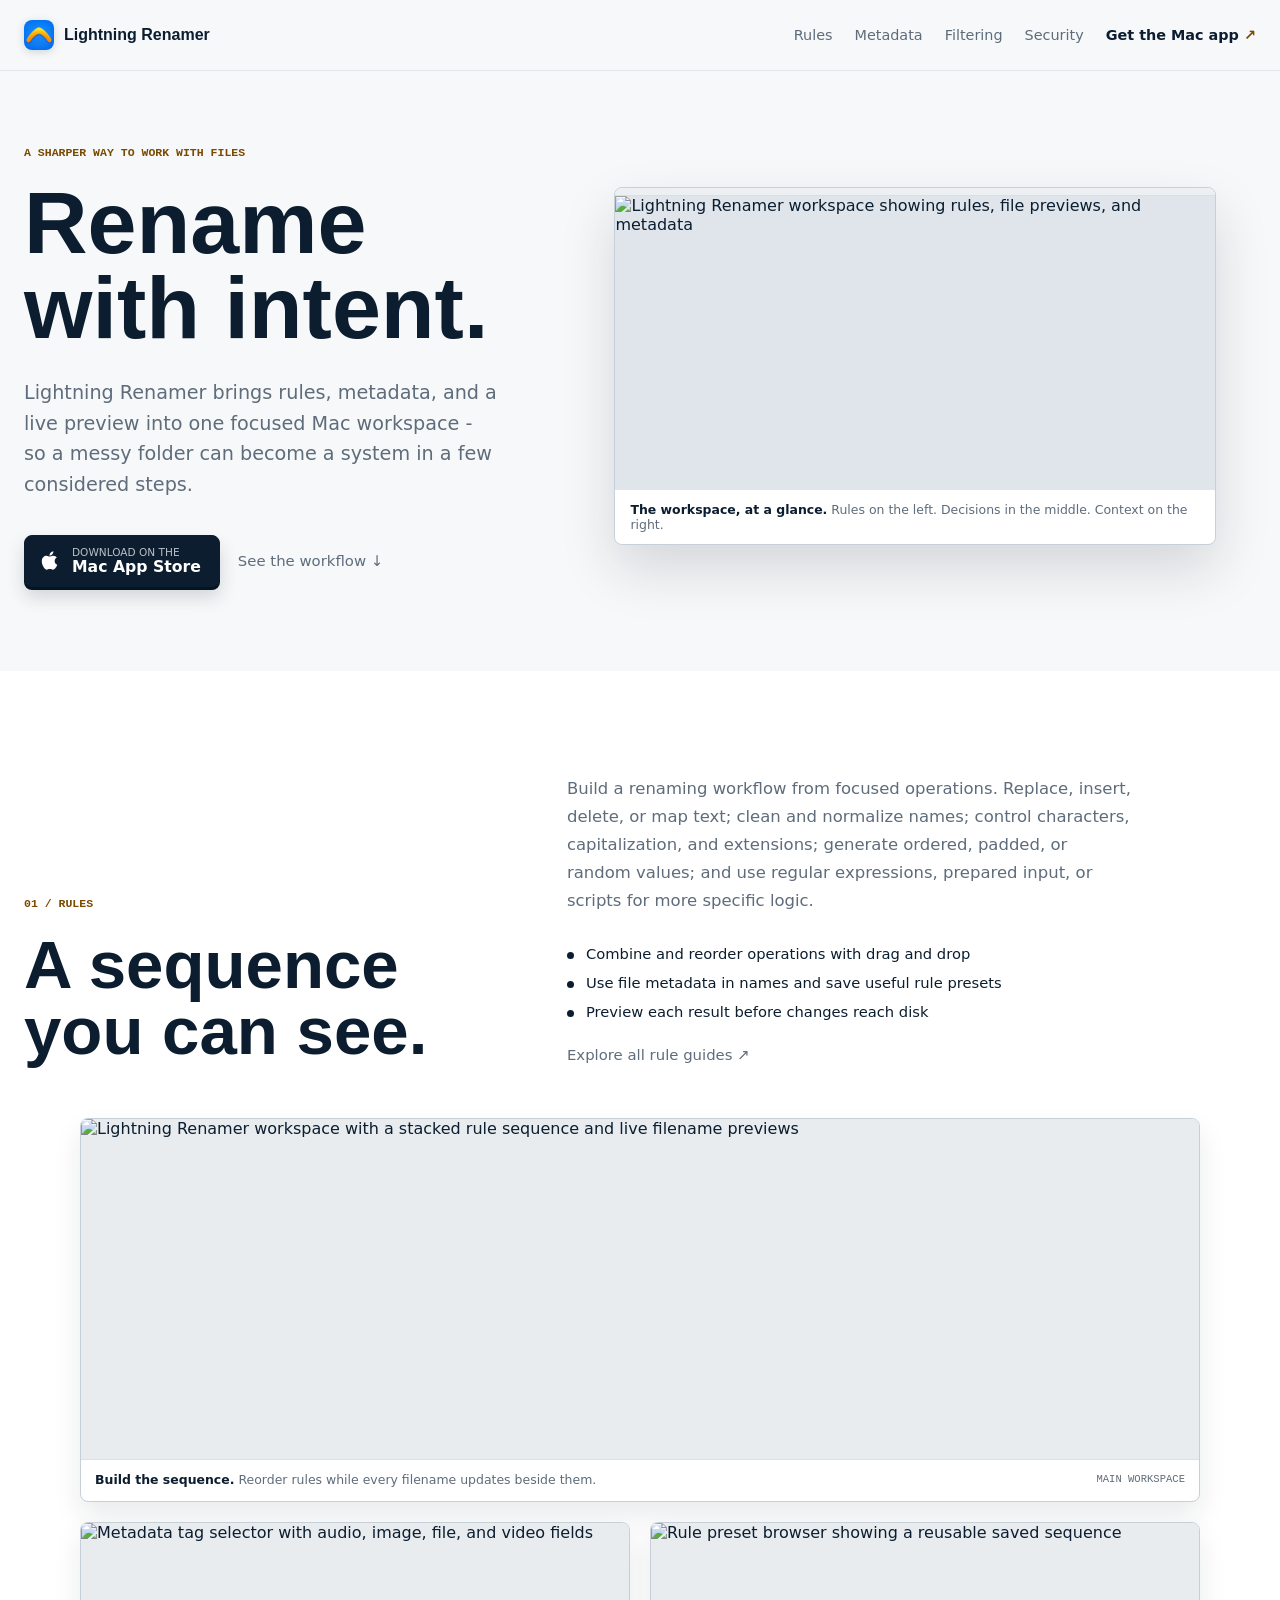
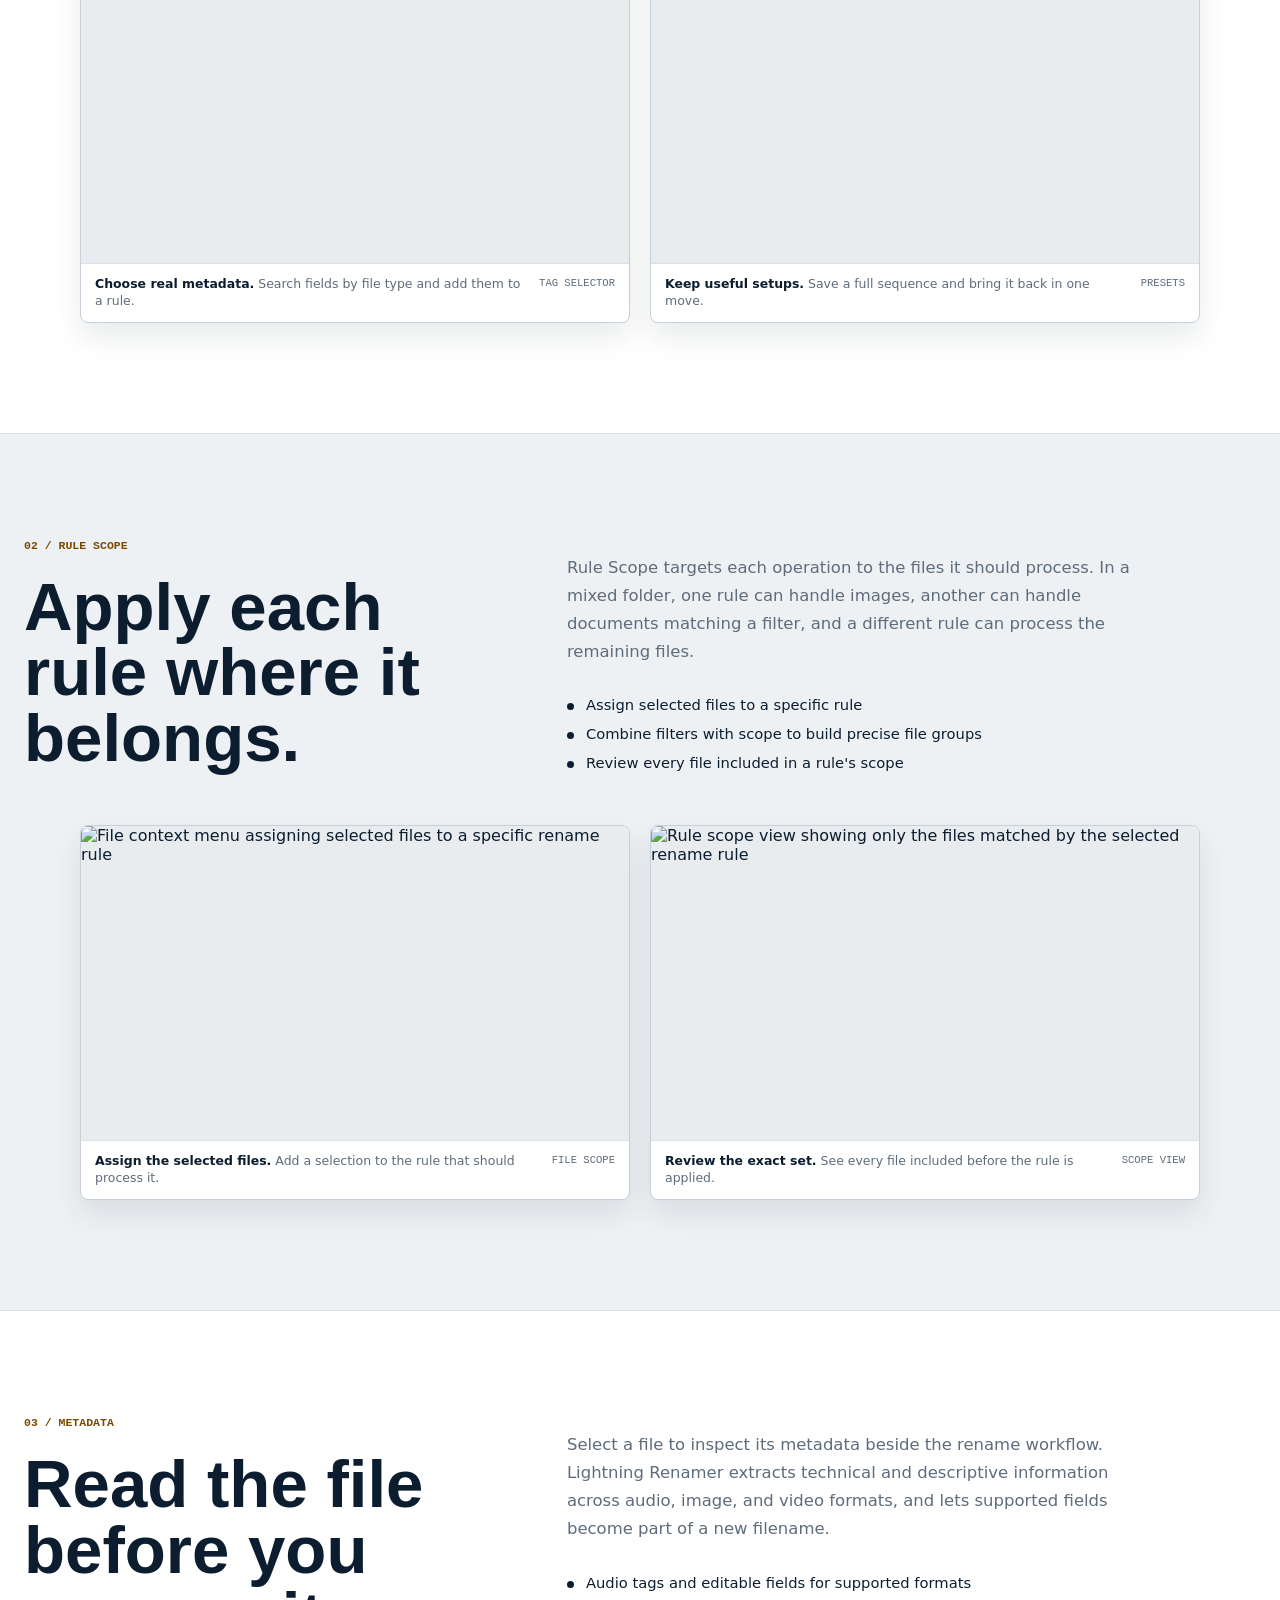
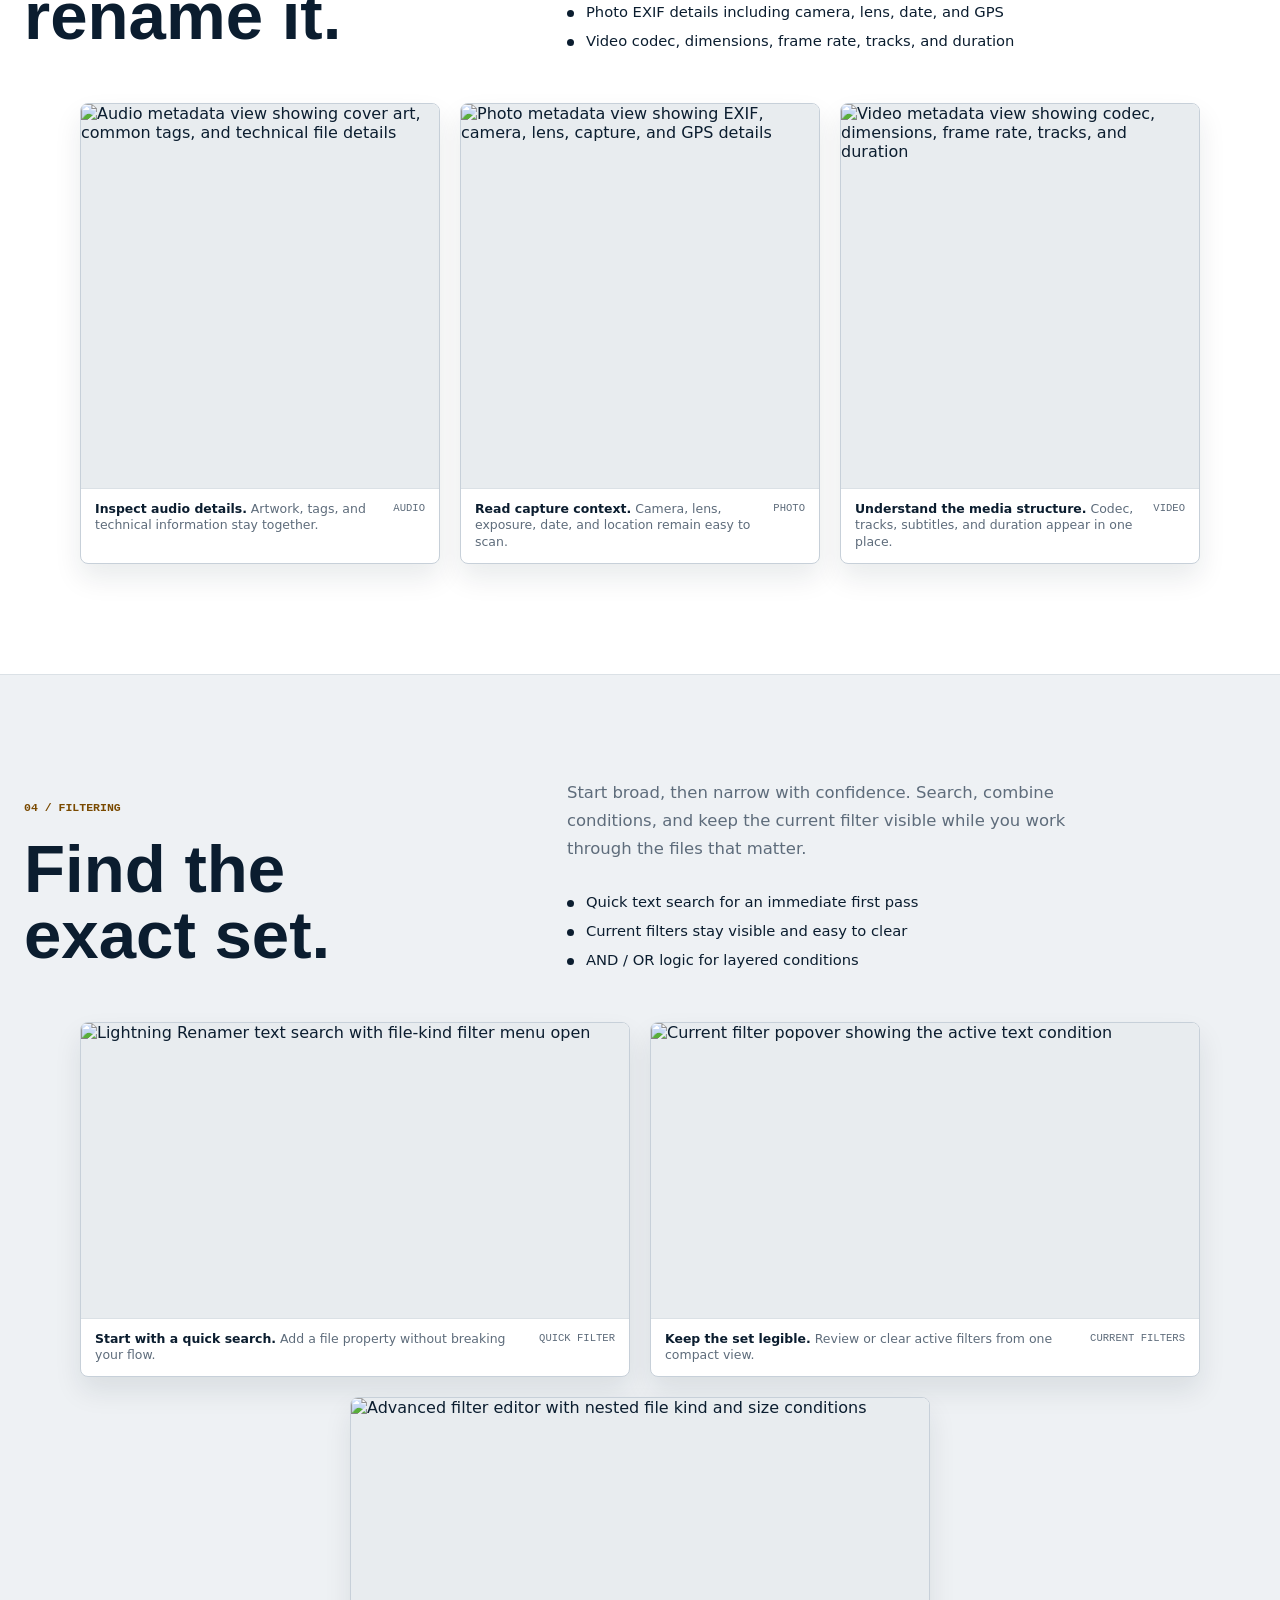
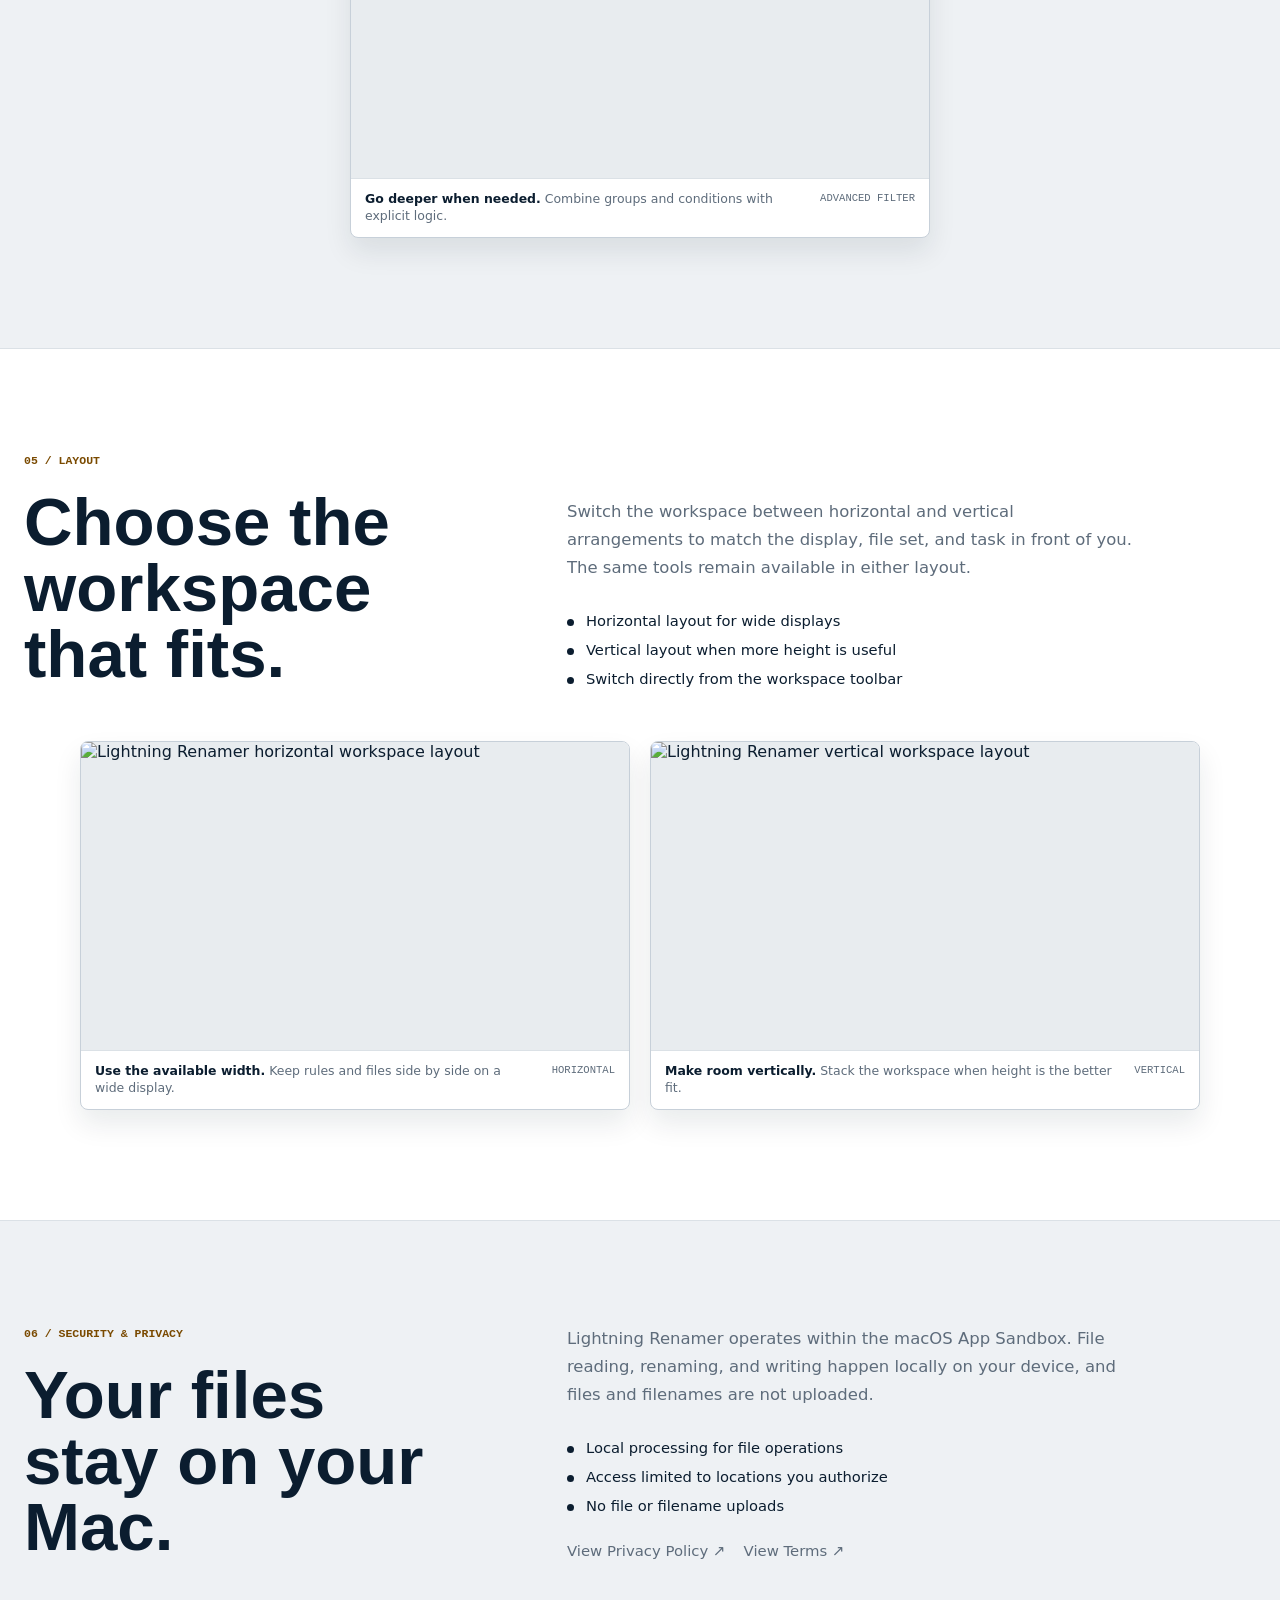
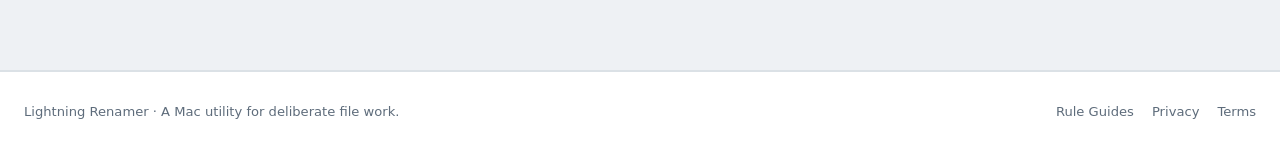
==== commit 4ea9ba57: "Apply landing page redesign and update app icon" ====
--- a/index.html
+++ b/index.html
@@ -1,580 +1,535 @@
-<!DOCTYPE html>
-<html lang="zh" class="tag-zh" data-theme="light" data-hero-preview="light">
-
+<!doctype html>
+<html lang="en">
 <head>
-    <meta charset="UTF-8">
-    <meta name="viewport" content="width=device-width, initial-scale=1.0">
-    <title>Lightning Renamer - 智能文件重命名工具</title>
-    <meta name="description" content="Lightning Renamer 是一款专为 Mac 用户打造的专业级批量重命名工具，提供 14 种重命名规则、元数据支持、规则作用域与智能筛选能力。">
-    <link rel="icon" type="image/png" href="assets/app-icon.png">
-    <script>
-        (function () {
-            try {
-                const savedTheme = localStorage.getItem("lightning_renamer_theme");
-                const theme = savedTheme === "light" || savedTheme === "dark"
-                    ? savedTheme
-                    : (window.matchMedia && window.matchMedia("(prefers-color-scheme: dark)").matches ? "dark" : "light");
-                document.documentElement.dataset.theme = theme;
-
-                const savedHeroPreview = localStorage.getItem("lightning_renamer_hero_preview");
-                const heroPreview = savedHeroPreview === "light" || savedHeroPreview === "dark"
-                    ? savedHeroPreview
-                    : theme;
-                document.documentElement.dataset.heroPreview = heroPreview;
-            } catch (error) {
-                document.documentElement.dataset.theme = "light";
-                document.documentElement.dataset.heroPreview = "light";
-            }
-        })();
-    </script>
-    <link rel="stylesheet" href="styles.css">
-    <script src="script.js" defer></script>
+  <meta charset="utf-8" />
+  <meta name="viewport" content="width=device-width, initial-scale=1" />
+  <meta name="description" content="Lightning Renamer is a local-first Mac file renaming utility for text transformation, cleanup, numbering, extension handling, advanced automation, metadata, filtering, and rule scope workflows." />
+  <title>Lightning Renamer — Bring order to your files</title>
+  <link rel="icon" href="assets/app-icon.png" type="image/png" />
+  <style>
+    :root {
+      --bg: #f7f8f9;
+      --surface: #ffffff;
+      --surface-soft: #eef1f4;
+      --ink: #0b1d2f;
+      --muted: #5e6c7b;
+      --line: #dbe1e6;
+      --line-strong: #c7d0d9;
+      --accent: #e99a1b;
+      --accent-ink: #7a4a00;
+      --navy-band: #0e2237;
+      --navy-band-soft: #152f4a;
+      --display: ui-rounded, "SF Pro Rounded", "Avenir Next", -apple-system, BlinkMacSystemFont, "Segoe UI", sans-serif;
+      --body: -apple-system, BlinkMacSystemFont, "SF Pro Text", "Segoe UI", system-ui, sans-serif;
+      --mono: "SFMono-Regular", ui-monospace, Menlo, monospace;
+      --max: 1240px;
+      --ease: cubic-bezier(0.23, 1, 0.32, 1);
+      color-scheme: light;
+    }
+
+    *, *::before, *::after { box-sizing: border-box; }
+    html { scroll-behavior: smooth; }
+    body {
+      margin: 0;
+      min-width: 320px;
+      background: var(--bg);
+      color: var(--ink);
+      font-family: var(--body);
+      -webkit-font-smoothing: antialiased;
+      text-rendering: optimizeLegibility;
+    }
+    img { display: block; max-width: 100%; height: auto; }
+    a { color: inherit; text-decoration: none; }
+    button { font: inherit; cursor: pointer; }
+    :focus-visible { outline: 3px solid color-mix(in srgb, var(--accent) 70%, white); outline-offset: 3px; }
+
+    .shell { width: min(var(--max), calc(100% - 48px)); margin: 0 auto; }
+    .site-header {
+      position: sticky;
+      top: 0;
+      z-index: 20;
+      border-bottom: 1px solid color-mix(in srgb, var(--line) 78%, transparent);
+      background: color-mix(in srgb, var(--bg) 90%, transparent);
+      backdrop-filter: blur(18px);
+    }
+    .nav-bar {
+      min-height: 70px;
+      display: flex;
+      align-items: center;
+      justify-content: space-between;
+      gap: 24px;
+    }
+    .brand { display: inline-flex; align-items: center; gap: 10px; font-family: var(--display); font-weight: 700; letter-spacing: 0; }
+    .brand img { width: 30px; height: 30px; border-radius: 8px; box-shadow: 0 2px 8px rgb(11 29 47 / 0.16); }
+    .nav-links { display: flex; align-items: center; gap: 22px; color: var(--muted); font-size: 0.9rem; }
+    .nav-links a { transition: color 180ms var(--ease); }
+    .nav-links a:hover { color: var(--ink); }
+    .nav-cta { color: var(--ink) !important; font-weight: 600; }
+    .nav-cta::after { content: " ↗"; color: var(--accent-ink); }
+
+    .hero { padding: 74px 0 84px; }
+    .hero-grid { display: grid; grid-template-columns: minmax(300px, 0.82fr) minmax(0, 1.18fr); align-items: center; gap: clamp(40px, 6vw, 88px); }
+    .eyebrow, .section-kicker {
+      margin: 0 0 20px;
+      color: var(--accent-ink);
+      font-family: var(--mono);
+      font-size: 0.72rem;
+      font-weight: 600;
+      letter-spacing: 0;
+      line-height: 1.4;
+      text-transform: uppercase;
+    }
+    h1, h2, h3 { margin: 0; font-family: var(--display); letter-spacing: 0; }
+    h1 { max-width: 560px; font-size: 5.5rem; line-height: 0.96; }
+    .hero-copy .lead { max-width: 48ch; margin: 28px 0 0; color: var(--muted); font-size: 1.2rem; line-height: 1.6; }
+    .hero-actions { display: flex; align-items: center; flex-wrap: wrap; gap: 18px; margin-top: 34px; }
+    .store-button {
+      display: inline-flex;
+      align-items: center;
+      gap: 12px;
+      min-height: 52px;
+      padding: 9px 18px 9px 14px;
+      border: 1px solid var(--ink);
+      border-radius: 8px;
+      background: var(--ink);
+      color: #fff;
+      box-shadow: 0 3px 0 #061321, 0 10px 18px rgb(11 29 47 / 0.16);
+      transition: transform 180ms var(--ease), box-shadow 180ms var(--ease), background-color 180ms var(--ease);
+    }
+    .store-button:hover { transform: translateY(-2px); box-shadow: 0 5px 0 #061321, 0 14px 24px rgb(11 29 47 / 0.2); }
+    .store-button:active { transform: translateY(1px); box-shadow: 0 1px 0 #061321, 0 5px 12px rgb(11 29 47 / 0.16); }
+    .store-button svg { width: 21px; height: 21px; flex: 0 0 auto; }
+    .store-button-text { display: grid; gap: 1px; line-height: 1.05; text-align: left; }
+    .store-button-text small { font-size: 0.66rem; letter-spacing: 0; text-transform: uppercase; opacity: 0.72; }
+    .store-button-text strong { font-size: 0.98rem; font-weight: 600; }
+    .text-link { color: var(--muted); font-size: 0.93rem; }
+    .text-link span { border-bottom: 1px solid var(--line-strong); transition: border-color 180ms var(--ease), color 180ms var(--ease); }
+    .text-link:hover { color: var(--ink); }
+    .text-link:hover span { border-color: var(--ink); }
+    .feature-guide-link { display: inline-block; margin-top: 26px; }
+
+    .hero-media-wrap { width: 100%; max-width: 720px; justify-self: end; align-self: center; }
+    .hero-media {
+      position: relative;
+      overflow: hidden;
+      border: 1px solid var(--line-strong);
+      border-radius: 8px;
+      background: #dfe5eb;
+      box-shadow: 0 24px 54px rgb(11 29 47 / 0.15), 0 2px 0 rgb(255 255 255 / 0.88) inset;
+    }
+    .hero-media::before { content: ""; display: block; height: 8px; border-bottom: 1px solid rgb(11 29 47 / 0.08); background: #edf0f2; }
+    .hero-media img { width: 100%; max-height: 400px; aspect-ratio: 2537 / 1241; object-fit: contain; }
+    .hero-media-caption { display: flex; align-items: center; justify-content: space-between; gap: 16px; padding: 12px 15px; border-top: 1px solid rgb(11 29 47 / 0.11); background: var(--surface); color: var(--muted); font-size: 0.78rem; }
+    .hero-media-caption strong { color: var(--ink); font-weight: 600; }
+
+    .feature-band { padding: 104px 0 110px; border-bottom: 1px solid var(--line); background: var(--surface); }
+    .feature-band--soft { background: var(--surface-soft); }
+    .feature-intro { display: grid; grid-template-columns: minmax(260px, 0.78fr) minmax(0, 1.22fr); gap: clamp(38px, 8vw, 118px); align-items: end; }
+    .feature-heading h2 { max-width: 13ch; font-size: 4.2rem; line-height: 0.98; }
+    .feature-copy p { max-width: 54ch; margin: 0; color: var(--muted); font-size: 1.03rem; line-height: 1.7; }
+    .feature-list { display: grid; gap: 12px; margin: 30px 0 0; padding: 0; list-style: none; }
+    .feature-list li { display: flex; gap: 12px; align-items: baseline; color: var(--ink); font-size: 0.92rem; }
+    .feature-list li::before { content: ""; width: 7px; height: 7px; flex: 0 0 auto; margin-top: 0.36em; border-radius: 50%; background: var(--ink); }
+
+    .media-group {
+      display: grid;
+      gap: 20px;
+      width: min(100%, 1120px);
+      margin: 54px auto 0;
+      align-items: stretch;
+    }
+    .media-group--rules, .media-group--filtering, .media-group--scope, .media-group--layout { grid-template-columns: repeat(2, minmax(0, 1fr)); }
+    .media-group--metadata { grid-template-columns: repeat(3, minmax(0, 1fr)); }
+    .media-card {
+      min-width: 0;
+      margin: 0;
+      overflow: hidden;
+      border: 1px solid var(--line-strong);
+      border-radius: 8px;
+      background: var(--surface);
+      box-shadow: 0 14px 28px rgb(11 29 47 / 0.09);
+    }
+    .media-card--primary { grid-column: 1 / -1; }
+    .media-viewport {
+      display: grid;
+      place-items: center;
+      width: 100%;
+      overflow: hidden;
+      background: #e8ecef;
+    }
+    .media-viewport img { width: 100%; height: 100%; max-width: 100%; max-height: 100%; object-fit: contain; }
+    .media-card--primary .media-viewport { height: clamp(220px, 27vw, 340px); }
+    .media-card--support .media-viewport { height: clamp(230px, 27vw, 340px); }
+    .media-group--metadata .media-viewport { height: clamp(280px, 30vw, 390px); }
+    .media-group--filtering .media-card:not(.media-card--compact) .media-viewport { aspect-ratio: 1280 / 688; max-height: 310px; }
+    .media-card--compact { grid-column: 1 / -1; width: min(56%, 580px); justify-self: center; }
+    .media-card--compact .media-viewport { height: clamp(280px, 32vw, 380px); }
+    .media-group--scope .media-viewport { aspect-ratio: 1904 / 1091; max-height: 330px; }
+    .media-group--layout .media-viewport { aspect-ratio: 1574 / 886; max-height: 330px; }
+    .media-caption {
+      display: flex;
+      justify-content: space-between;
+      gap: 18px;
+      padding: 12px 14px;
+      border-top: 1px solid var(--line);
+      color: var(--muted);
+      font-size: 0.78rem;
+      line-height: 1.35;
+    }
+    .media-caption strong { color: var(--ink); font-weight: 600; }
+    .media-caption span:last-child { flex: 0 0 auto; font-family: var(--mono); font-size: 0.66rem; letter-spacing: 0; text-transform: uppercase; }
+
+    .footer { padding: 32px 0 42px; border-top: 1px solid var(--line); background: var(--surface); }
+    .footer-row { display: flex; align-items: center; justify-content: space-between; gap: 18px; color: var(--muted); font-size: 0.82rem; }
+    .footer-links { display: flex; gap: 18px; }
+    .footer-links a:hover { color: var(--ink); }
+    .legal-links { display: flex; flex-wrap: wrap; gap: 18px; margin-top: 28px; }
+
+    .reveal { opacity: 0; transform: translateY(18px); transition: opacity 700ms var(--ease), transform 700ms var(--ease); }
+    .reveal.is-visible { opacity: 1; transform: none; }
+
+    @media (max-width: 980px) {
+      .hero { padding-top: 68px; }
+      .hero-grid { grid-template-columns: 1fr; gap: 52px; }
+      .hero-copy { max-width: 720px; }
+      .hero-media-wrap { max-width: 860px; justify-self: start; }
+      h1 { font-size: 4.6rem; }
+      .feature-heading h2 { font-size: 3.6rem; }
+      .feature-band { padding: 92px 0 98px; }
+      .feature-intro { gap: 48px; }
+      .media-group { margin-top: 46px; }
+      .media-group--metadata .media-viewport { height: clamp(260px, 34vw, 340px); }
+    }
+    @media (max-width: 820px) {
+      .feature-intro { grid-template-columns: 1fr; gap: 26px; align-items: start; }
+      .feature-heading h2 { max-width: 12ch; }
+      .media-group {
+        display: flex;
+        width: 100%;
+        max-width: none;
+        margin-right: calc((100vw - 100%) / -2);
+        padding: 0 calc((100vw - 100%) / 2) 10px 0;
+        overflow-x: auto;
+        overscroll-behavior-inline: contain;
+        scroll-snap-type: inline mandatory;
+        scrollbar-width: thin;
+      }
+      .media-card, .media-card--compact { flex: 0 0 min(76vw, 470px); width: auto; scroll-snap-align: start; }
+      .media-card .media-viewport,
+      .media-card--primary .media-viewport,
+      .media-card--support .media-viewport,
+      .media-group--metadata .media-viewport,
+      .media-card--compact .media-viewport,
+      .media-group--scope .media-viewport,
+      .media-group--layout .media-viewport { height: auto; max-height: 330px; aspect-ratio: 16 / 10; }
+    }
+    @media (max-width: 700px) {
+      .shell { width: min(var(--max), calc(100% - 32px)); }
+      .nav-bar { min-height: 64px; }
+      .nav-links { gap: 8px; font-size: 0.78rem; }
+      .nav-links a:not(.nav-cta) { display: none !important; }
+      .hero { padding: 54px 0 64px; }
+      h1 { font-size: 3.4rem; }
+      .hero-copy .lead { font-size: 1rem; }
+      .hero-media-caption { align-items: flex-start; flex-direction: column; gap: 8px; }
+      .feature-band { padding: 78px 0; }
+      .feature-heading h2 { font-size: 3rem; }
+      .feature-copy p { font-size: 0.98rem; }
+      .media-group { gap: 14px; margin-top: 38px; }
+      .media-card, .media-card--compact { flex-basis: min(84vw, 420px); }
+      .media-caption { min-height: 74px; align-items: flex-start; flex-direction: column; gap: 6px; }
+      .footer-row { align-items: flex-start; flex-direction: column; }
+      .footer-links { flex-wrap: wrap; }
+    }
+    @media (max-width: 420px) {
+      .brand span { display: none; }
+      h1 { font-size: 3rem; }
+      .feature-heading h2 { font-size: 2.65rem; }
+    }
+    @media (prefers-reduced-motion: reduce) {
+      html { scroll-behavior: auto; }
+      *, *::before, *::after { scroll-behavior: auto !important; transition-duration: 0.01ms !important; animation-duration: 0.01ms !important; }
+      .reveal { opacity: 1; transform: none; }
+    }
+  </style>
 </head>
-
-<body data-page="home">
-    <header class="site-header">
-        <div class="shell">
-            <div class="nav-bar">
-                <a href="index.html" class="brand" aria-label="Lightning Renamer">
-                    <span class="brand-mark" aria-hidden="true"></span>
-                    <span class="brand-text">Lightning Renamer</span>
-                </a>
-                <nav class="nav-links" aria-label="Primary">
-                    <a href="#overview" class="nav-link is-active">
-                        <span data-lang="zh">概览</span>
-                        <span data-lang="en">Overview</span>
-                    </a>
-                    <a href="#metadata" class="nav-link">
-                        <span data-lang="zh">元数据</span>
-                        <span data-lang="en">Metadata</span>
-                    </a>
-                    <a href="#security" class="nav-link">
-                        <span data-lang="zh">安全</span>
-                        <span data-lang="en">Security</span>
-                    </a>
-                    <a href="privacy.html" class="nav-link">
-                        <span data-lang="zh">隐私政策</span>
-                        <span data-lang="en">Privacy</span>
-                    </a>
-                    <a href="terms.html" class="nav-link">
-                        <span data-lang="zh">用户协议</span>
-                        <span data-lang="en">Terms</span>
-                    </a>
-                    <button type="button" class="theme-toggle" data-toggle-theme>
-                        <span class="theme-toggle-icon" data-theme-icon aria-hidden="true">☀︎</span>
-                        <span class="theme-toggle-label" data-theme-label-zh data-lang="zh">浅色</span>
-                        <span class="theme-toggle-label" data-theme-label-en data-lang="en">Light</span>
-                    </button>
-                    <button type="button" class="lang-toggle" data-toggle-language>
-                        EN / 中文
-                    </button>
-                </nav>
-            </div>
-        </div>
-    </header>
-
-    <main>
-        <section class="section hero-section" id="overview">
-            <div class="shell hero-grid">
-                <div class="hero-copy">
-                    <div class="hero-tags">
-                        <span class="hero-tag">
-                            <span data-lang="zh">14种专业重命名规则</span>
-                            <span data-lang="en">14 Professional Renaming Rules</span>
-                        </span>
-                        <span class="hero-tag">
-                            <span data-lang="zh">强大的元数据面板</span>
-                            <span data-lang="en">Powerful Metadata Panel</span>
-                        </span>
-                        <span class="hero-tag">
-                            <span data-lang="zh">安全与隐私</span>
-                            <span data-lang="en">Security &amp; Privacy</span>
-                        </span>
-                    </div>
-
-                    <h1 data-lang="zh">Lightning Renamer</h1>
-                    <h1 data-lang="en">Lightning Renamer</h1>
-
-                    <p data-lang="zh">告别繁琐，一键掌控！Lightning Renamer
-                        是您管理海量文件的高效解决方案，以其高度的灵活性和强大的功能，让文件重命名变得简单、智能、高效。</p>
-                    <p data-lang="en">Simplify file management with one powerful tool! Lightning Renamer offers an
-                        efficient solution for organizing your files with flexibility, intelligence, and speed.</p>
-
-                    <p data-lang="zh">Lightning Renamer 是一款专为 Mac
-                        用户打造的专业级批量重命名工具。无论您是摄影师、设计师还是普通用户，面对成百上千的文件，它都能轻松应对。内置14种功能各异的重命名规则，支持无限组合、拖拽排序、文件名称实时预览，更有丰富的元数据支持和创新的"规则作用域"功能，将复杂的文件整理工作化繁为简。
-                    </p>
-                    <p data-lang="en">Lightning Renamer is a professional batch renaming tool designed specifically for
-                        Mac users. Whether you're a photographer, designer, or everyday user dealing with hundreds of
-                        files, this app handles it all with ease. With 14 versatile renaming rules, unlimited
-                        combinations, drag-and-drop reordering, and real-time previews, plus extensive metadata support
-                        and the innovative "rule scope" feature, Lightning Renamer transforms complex file organization
-                        into a simple task.</p>
-
-                    <div class="hero-actions">
-                        <a href="#" class="store-button" aria-label="Download Lightning Renamer on the Mac App Store">
-                            <svg viewBox="0 0 384 512" fill="currentColor" aria-hidden="true">
-                                <path
-                                    d="M318.7 268.7c-.2-36.7 16.4-64.4 50-84.8-18.8-26.9-47.2-41.7-84.7-44.6-35.5-2.8-74.3 20.7-88.5 20.7-15 0-49.4-19.7-76.4-19.7C63.3 141.2 4 184.8 4 273.5q0 39.3 14.4 81.2c12.8 36.7 59 126.7 107.2 125.2 25.2-.6 43-17.9 75.8-17.9 31.8 0 48.3 17.9 76.4 17.9 48.6-.7 90.4-82.5 102.6-119.3-65.2-30.7-61.7-90-61.7-91.9zm-56.6-164.2c27.3-32.4 24.8-61.9 24-72.5-24.1 1.4-52 16.4-67.9 34.9-17.5 19.8-27.8 44.3-25.6 71.9 26.1 2 52.3-11.4 69.5-34.3z" />
-                            </svg>
-                            <span class="btn-text">
-                                <span class="small" data-lang="zh">下载于</span>
-                                <span class="small" data-lang="en">Download on the</span>
-                                <span class="big">Mac App Store</span>
-                            </span>
-                        </a>
-                        <span class="summary-chip">
-                            <span data-lang="zh"><strong>本地处理</strong> · 所有文件处理均在本地进行，绝无上传行为。</span>
-                            <span data-lang="en"><strong>100% local</strong> · All processing is 100% local. No files
-                                are ever uploaded.</span>
-                        </span>
-                    </div>
-                </div>
-
-                <div class="hero-stage hero-stage-live" role="img"
-                    aria-label="Lightning Renamer main workspace preview in light and dark mode">
-                    <div class="hero-stage-top">
-                        <button type="button" class="hero-preview-switch" data-toggle-hero-preview
-                            aria-label="Toggle interface preview theme">
-                            <span class="hero-preview-switch-track">
-                                <span class="hero-preview-switch-icon hero-preview-switch-icon-sun"
-                                    aria-hidden="true">☀︎</span>
-                                <span class="hero-preview-switch-icon hero-preview-switch-icon-moon"
-                                    aria-hidden="true">☾</span>
-                                <span class="hero-preview-switch-thumb" aria-hidden="true"></span>
-                            </span>
-                        </button>
-                    </div>
-
-                    <figure class="hero-workspace-frame float-slow">
-                        <img src="assets/hero/mainworkspace-light.png"
-                            alt="Lightning Renamer main workspace in light mode"
-                            class="hero-workspace-shot hero-workspace-shot-light">
-                        <img src="assets/hero/mainworkspace-dark.png"
-                            alt="Lightning Renamer main workspace in dark mode"
-                            class="hero-workspace-shot hero-workspace-shot-dark">
-                    </figure>
-                </div>
-            </div>
-        </section>
-
-        <section class="section">
-            <div class="shell">
-                <div class="feature-grid">
-                    <article class="copy-card">
-                        <h2 data-lang="zh">14种专业重命名规则</h2>
-                        <h2 data-lang="en">14 Professional Renaming Rules</h2>
-
-                        <p data-lang="zh">Lightning Renamer
-                            精心打造了14种功能强大的重命名规则，涵盖文件管理的方方面面。从基础的文本替换、插入、删除，到专业的序列化编号、大小写转换、扩展名修改；从实用的清理空白、去除字符、长度填充，到高级的正则表达式匹配、用户自定义输入、随机化处理以及全新加入的自定义脚本规则，每一种规则都经过精心设计，确保简单易用的同时提供强大的功能。
-                        </p>
-                        <p data-lang="zh">
-                            这些规则支持无限组合使用，并可通过直观的拖拽操作自由调整执行顺序。配合实时预览功能，您可以在应用前清晰看到每一步操作的结果，避免误操作。更强大的是，每条规则都支持"作用域"设置，让您能够精准控制规则应用的目标文件范围，实现真正意义上的灵活精准控制。
-                        </p>
-
-                        <p data-lang="en">Lightning Renamer features 14 powerful renaming rules covering every aspect
-                            of file management. From basic text replacement, insertion, and deletion, to professional
-                            serialization numbering, case conversion, and extension modification; from practical
-                            whitespace cleaning, character stripping, and padding, to advanced regular expression
-                            matching, custom user input, randomization, and the newly added custom script rule. Each
-                            rule is carefully designed to ensure ease of use while delivering powerful functionality.
-                        </p>
-                        <p data-lang="en">These rules support unlimited combinations and can be freely reordered
-                            through intuitive drag-and-drop operations. With real-time preview functionality, you can
-                            clearly see the results of each operation before applying changes, preventing errors.</p>
-                    </article>
-
-                    <div class="stage-card rules-stage carousel-stage" id="rules-carousel" role="region"
-                        aria-label="Rules showcase carousel">
-                        <div class="carousel-track-container">
-                            <ul class="carousel-track">
-                                <li class="carousel-slide is-active"><img src="assets/rules/rule-main.png"
-                                        alt="Rule Main" class="carousel-image"></li>
-                                <li class="carousel-slide"><img src="assets/rules/rule-metadata-selector.png"
-                                        alt="Metadata Selector" class="carousel-image"></li>
-                                <li class="carousel-slide"><img src="assets/rules/rule-preset.png" alt="Rule Preset"
-                                        class="carousel-image"></li>
-                                <li class="carousel-slide"><img src="assets/rules/rules/case.png" alt="Case Rule"
-                                        class="carousel-image"></li>
-                                <li class="carousel-slide"><img src="assets/rules/rules/clean.png" alt="Clean Rule"
-                                        class="carousel-image"></li>
-                                <li class="carousel-slide"><img src="assets/rules/rules/delete.png" alt="Delete Rule"
-                                        class="carousel-image"></li>
-                                <li class="carousel-slide"><img src="assets/rules/rules/extension.png"
-                                        alt="Extension Rule" class="carousel-image"></li>
-                                <li class="carousel-slide"><img src="assets/rules/rules/insert.png" alt="Insert Rule"
-                                        class="carousel-image"></li>
-                                <li class="carousel-slide"><img src="assets/rules/rules/padding.png" alt="Padding Rule"
-                                        class="carousel-image"></li>
-                                <li class="carousel-slide"><img src="assets/rules/rules/randomize.png"
-                                        alt="Randomize Rule" class="carousel-image"></li>
-                                <li class="carousel-slide"><img src="assets/rules/rules/regexp.png" alt="Regexp Rule"
-                                        class="carousel-image"></li>
-                                <li class="carousel-slide"><img src="assets/rules/rules/remove.png" alt="Remove Rule"
-                                        class="carousel-image"></li>
-                                <li class="carousel-slide"><img src="assets/rules/rules/replace.png" alt="Replace Rule"
-                                        class="carousel-image"></li>
-                                <li class="carousel-slide"><img src="assets/rules/rules/script.png" alt="Script Rule"
-                                        class="carousel-image"></li>
-                                <li class="carousel-slide"><img src="assets/rules/rules/serialize.png"
-                                        alt="Serialize Rule" class="carousel-image"></li>
-                                <li class="carousel-slide"><img src="assets/rules/rules/strip.png" alt="Strip Rule"
-                                        class="carousel-image"></li>
-                                <li class="carousel-slide"><img src="assets/rules/rules/user-input.png"
-                                        alt="User Input Rule" class="carousel-image"></li>
-                            </ul>
-                        </div>
-                        <div class="carousel-nav">
-                            <button class="carousel-indicator is-active" aria-label="Slide 1"></button>
-                            <button class="carousel-indicator" aria-label="Slide 2"></button>
-                            <button class="carousel-indicator" aria-label="Slide 3"></button>
-                            <button class="carousel-indicator" aria-label="Slide 4"></button>
-                            <button class="carousel-indicator" aria-label="Slide 5"></button>
-                            <button class="carousel-indicator" aria-label="Slide 6"></button>
-                            <button class="carousel-indicator" aria-label="Slide 7"></button>
-                            <button class="carousel-indicator" aria-label="Slide 8"></button>
-                            <button class="carousel-indicator" aria-label="Slide 9"></button>
-                            <button class="carousel-indicator" aria-label="Slide 10"></button>
-                            <button class="carousel-indicator" aria-label="Slide 11"></button>
-                            <button class="carousel-indicator" aria-label="Slide 12"></button>
-                            <button class="carousel-indicator" aria-label="Slide 13"></button>
-                            <button class="carousel-indicator" aria-label="Slide 14"></button>
-                            <button class="carousel-indicator" aria-label="Slide 15"></button>
-                            <button class="carousel-indicator" aria-label="Slide 16"></button>
-                            <button class="carousel-indicator" aria-label="Slide 17"></button>
-                        </div>
-                    </div>
-                </div>
-
-                <div class="feature-grid reverse">
-                    <article class="copy-card">
-                        <h2 data-lang="zh">手术刀般精准的"规则作用域"功能</h2>
-                        <h2 data-lang="en">Surgical Precision with "Rule Scope"</h2>
-
-                        <p data-lang="zh">
-                            如同外科手术刀般精准，规则作用域让您能够将每条规则精确定位到指定文件，在复杂场景下实现极致的重命名控制。当您面对一个混杂着图片、视频和文档的文件夹时，您可以创建一条规则专门作用于所有.jpg文件，另一条规则只作用于文件名包含"报告"的文档，而第三条规则则应用到其余所有文件上。
-                        </p>
-                        <p data-lang="zh">
-                            作用域功能与文件筛选功能完美结合，允许您先用筛选器快速定位特定文件群组（如某个时间段创建的文件、特定大小范围的文件或特定扩展名的文件），然后为这些筛选后的文件单独设置规则，实现多层次、多条件的精准文件处理。
-                        </p>
-
-                        <p data-lang="en">Like a surgeon's scalpel, Rule Scope enables you to precisely target each
-                            rule to specific files, achieving ultimate renaming control in complex scenarios. When
-                            facing a folder with a mix of images, videos, and documents, you can create one rule
-                            specifically for all .jpg files, another rule only for files with "report" in their names,
-                            and a third rule for all remaining files.</p>
-                        <p data-lang="en">The scope feature works perfectly with the file filtering function, allowing
-                            you to first use filters to quickly locate specific file groups, and then set separate
-                            rules for these filtered files, achieving multi-level, multi-condition precise file
-                            processing.</p>
-                    </article>
-
-                    <div class="stage-card scope-stage carousel-stage" id="scope-carousel" role="region"
-                        aria-label="Rule scope showcase carousel">
-                        <div class="carousel-track-container">
-                            <ul class="carousel-track">
-                                <li class="carousel-slide is-active"><img src="assets/scope/scope-file.png"
-                                        alt="Scope Rule File Matching" class="carousel-image"></li>
-                                <li class="carousel-slide"><img src="assets/scope/scope-view.png"
-                                        alt="Rule Scope UI View" class="carousel-image"></li>
-                            </ul>
-                        </div>
-                        <div class="carousel-nav">
-                            <button class="carousel-indicator is-active" aria-label="Slide 1"></button>
-                            <button class="carousel-indicator" aria-label="Slide 2"></button>
-                        </div>
-                    </div>
-                </div>
-            </div>
-        </section>
-
-        <section class="section" id="metadata">
-            <div class="shell">
-                <div class="metadata-shell">
-                    <div class="section-heading">
-                        <h2 data-lang="zh">强大的元数据面板</h2>
-                        <h2 data-lang="en">Powerful Metadata Panel</h2>
-                        <p data-lang="zh">
-                            强大的文件信息中心与编辑器。选择任意文件，其丰富的元数据立即呈现并支持实时编辑。支持多种文件类型的专业元数据提取和管理，直接复制元数据信息应用到重命名规则，使文件整理更加精准高效。
-                        </p>
-                        <p data-lang="en">A powerful file information center and editor. Select any file to instantly
-                            view its rich metadata with real-time editing support. Supports professional metadata
-                            extraction and management for multiple file types, allowing direct copying of metadata to
-                            renaming rules for more precise file organization.</p>
-                    </div>
-                </div>
-
-                <div class="tab-stage metadata-stage-container">
-                    <div class="tabs-wrap">
-                        <div class="tabs" role="tablist" aria-label="Metadata types">
-                            <button type="button" class="tab-btn is-active" data-tab-target="audio" role="tab"
-                                aria-selected="true">
-                                <span data-lang="zh">音频文件</span>
-                                <span data-lang="en">Audio</span>
-                            </button>
-                            <button type="button" class="tab-btn" data-tab-target="photo" role="tab"
-                                aria-selected="false">
-                                <span data-lang="zh">图像文件</span>
-                                <span data-lang="en">Image</span>
-                            </button>
-                            <button type="button" class="tab-btn" data-tab-target="video" role="tab"
-                                aria-selected="false">
-                                <span data-lang="zh">视频文件</span>
-                                <span data-lang="en">Video</span>
-                            </button>
-                        </div>
-                    </div>
-
-                    <div class="tab-pane is-active" data-tab-pane="audio">
-                        <div class="tab-panel metadata-tab-panel">
-                            <div class="tab-stage metadata-audio metadata-gallery-stage metadata-stage-live" role="img"
-                                aria-label="Audio metadata placeholder interface">
-                                <div class="metadata-gallery metadata-gallery-audio">
-                                    <figure
-                                        class="metadata-real-shot metadata-real-shot-portrait metadata-real-shot-fade">
-                                        <img src="assets/metadata/audio-main.png" alt="Audio metadata panel screenshot"
-                                            class="metadata-real-image metadata-real-image-top">
-                                    </figure>
-
-                                    <div class="metadata-shot-stack metadata-shot-stack-live">
-                                        <figure class="metadata-real-shot metadata-real-shot-card">
-                                            <img src="assets/metadata/audio-editor.png"
-                                                alt="Audio tag editor screenshot" class="metadata-real-image">
-                                        </figure>
-
-                                        <figure class="metadata-real-shot metadata-real-shot-card">
-                                            <img src="assets/metadata/audio-tags-all.png"
-                                                alt="Audio all tags screenshot" class="metadata-real-image">
-                                        </figure>
-                                    </div>
-                                </div>
-                            </div>
-                            <article class="tab-copy">
-                                <p data-lang="zh">全面支持 MP3, FLAC, M4A, OGG 等主流音频格式。自动提取并显示完整的 ID3
-                                    标签信息（标题、艺术家、专辑、作曲家、流派等）。内置轻量级编辑器，允许您直接修改标签并即时保存。</p>
-                                <p data-lang="en">Comprehensive support for MP3, FLAC, M4A, OGG, and more.
-                                    Automatically extracts full ID3 tags (Title, Artist, Album, Composer, Genre,
-                                    etc).
-                                    Built-in editor allows direct modification and instant saving.</p>
-                            </article>
-                        </div>
-                    </div>
-
-                    <div class="tab-pane" data-tab-pane="photo">
-                        <div class="tab-panel metadata-tab-panel">
-                            <div class="tab-stage metadata-photo metadata-gallery-stage metadata-stage-live" role="img"
-                                aria-label="Photo metadata placeholder interface">
-                                <div class="metadata-gallery metadata-gallery-single">
-                                    <figure
-                                        class="metadata-real-shot metadata-real-shot-portrait metadata-real-shot-fade">
-                                        <img src="assets/metadata/photo-main.png" alt="Photo metadata panel screenshot"
-                                            class="metadata-real-image metadata-real-image-top">
-                                    </figure>
-                                    <div class="metadata-info-stack">
-                                        <div class="metadata-float-card metadata-float-top">
-                                            <span class="hero-tag">EXIF</span>
-                                            <div class="detail-line long"></div>
-                                            <div class="detail-line med"></div>
-                                        </div>
-                                        <div class="metadata-float-card metadata-float-bottom">
-                                            <span class="hero-tag">Lens / GPS</span>
-                                            <div class="detail-line accent long"></div>
-                                            <div class="detail-line short"></div>
-                                        </div>
-                                    </div>
-                                </div>
-                            </div>
-                            <article class="tab-copy">
-                                <p data-lang="zh">智能提取 Exif 元数据，涵盖相机型号、镜头参数、ISO、光圈、快门速度、拍摄时间及 GPS
-                                    地理位置信息。为摄影师提供精确的参数参考，并支持将拍摄时间用于文件名中。</p>
-                                <p data-lang="en">Intelligently extracts Exif metadata including Camera Model, Lens,
-                                    ISO, Aperture, Shutter Speed, Date Taken, and GPS. Provides precise data for
-                                    photographers and supports using capture time in filenames.</p>
-                            </article>
-                        </div>
-                    </div>
-
-                    <div class="tab-pane" data-tab-pane="video">
-                        <div class="tab-panel metadata-tab-panel">
-                            <div class="tab-stage metadata-video metadata-gallery-stage metadata-stage-live" role="img"
-                                aria-label="Video metadata placeholder interface">
-                                <div class="metadata-gallery metadata-gallery-single">
-                                    <figure
-                                        class="metadata-real-shot metadata-real-shot-portrait metadata-real-shot-fade">
-                                        <img src="assets/metadata/video-main.png" alt="Video metadata panel screenshot"
-                                            class="metadata-real-image metadata-real-image-top">
-                                    </figure>
-                                    <div class="metadata-info-stack">
-                                        <div class="metadata-float-card metadata-float-top">
-                                            <span class="hero-tag">Codec / FPS</span>
-                                            <div class="detail-line long"></div>
-                                            <div class="detail-line med"></div>
-                                        </div>
-                                        <div class="metadata-float-card metadata-float-bottom">
-                                            <span class="hero-tag">Tracks / Subs</span>
-                                            <div class="detail-line accent long"></div>
-                                            <div class="detail-line short"></div>
-                                        </div>
-                                    </div>
-                                </div>
-                            </div>
-                            <article class="tab-copy">
-                                <p data-lang="zh">
-                                    完整展示视频技术参数：编码格式、分辨率、比特率、帧率。深度解析多媒体结构，显示音视频轨道数量、字幕语言及精确时长，帮您快速掌握视频文件的技术细节。</p>
-                                <p data-lang="en">Displays full technical specs: Codec, Resolution, Bitrate, Frame
-                                    Rate. Deep structural analysis shows track counts, subtitle languages, and
-                                    precise
-                                    duration, giving you full control over video details.</p>
-                            </article>
-                        </div>
-                    </div>
-                </div>
-            </div>
-        </section>
-
-        <section class="section">
-            <div class="shell">
-                <div class="feature-grid">
-                    <article class="copy-card">
-                        <h2 data-lang="zh">智能筛选系统</h2>
-                        <h2 data-lang="en">Intelligent Filtering System</h2>
-                        <p data-lang="zh">
-                            多维度精确定位，海量文件从容管理。支持9大筛选类型的自由组合，通过与/或逻辑关系和分组功能构建复杂筛选条件，配合快速文本搜索和预设筛选方案，无论文件数量多少，都能快速找到目标文件。
-                        </p>
-                        <p data-lang="en">Multi-dimensional precision targeting for effortless management of massive
-                            file collections. Supports flexible combination of 9 major filter types through AND/OR
-                            logic relationships and grouping functions. Combined with quick text search and preset
-                            filter schemes, quickly locate target files regardless of quantity.</p>
-                    </article>
-
-                    <div class="stage-card filters-stage carousel-stage" id="filters-carousel" role="region"
-                        aria-label="Intelligent filtering showcase carousel">
-                        <div class="carousel-track-container">
-                            <ul class="carousel-track">
-                                <li class="carousel-slide is-active"><img src="assets/filter/filter-text-01.png"
-                                        alt="Quick Text Search" class="carousel-image"></li>
-                                <li class="carousel-slide"><img src="assets/filter/filter-editor-02.png"
-                                        alt="Filter Editor Interface" class="carousel-image"></li>
-                                <li class="carousel-slide"><img src="assets/filter/filter-advanced-03.png"
-                                        alt="Advanced Filtering Scenarios" class="carousel-image"></li>
-                            </ul>
-                        </div>
-                        <div class="carousel-nav">
-                            <button class="carousel-indicator is-active" aria-label="Slide 1"></button>
-                            <button class="carousel-indicator" aria-label="Slide 2"></button>
-                            <button class="carousel-indicator" aria-label="Slide 3"></button>
-                        </div>
-                    </div>
-                </div>
-
-                <div class="feature-grid reverse">
-                    <article class="copy-card">
-                        <h2 data-lang="zh">灵活的布局切换</h2>
-                        <h2 data-lang="en">Flexible Layout Switching</h2>
-                        <p data-lang="zh">工作区布局随心切换，完美适配不同工作场景和个人偏好。通过工具栏的布局切换按钮，一键在水平布局和垂直布局之间自由切换，让您的工作空间始终保持最佳状态。</p>
-                        <p data-lang="en">Switch workspace layouts effortlessly to perfectly adapt to different work
-                            scenarios and personal preferences. With the layout toggle button in the toolbar,
-                            seamlessly switch between horizontal and vertical layouts with one click, keeping your
-                            workspace always optimized.</p>
-                    </article>
-
-                    <div class="stage-card layout-stage carousel-stage" id="layout-carousel" role="region"
-                        aria-label="Flexible layout showcase carousel">
-                        <div class="carousel-track-container">
-                            <ul class="carousel-track">
-                                <li class="carousel-slide is-active"><img src="assets/layout/horizontal.png"
-                                        alt="Horizontal Layout" class="carousel-image"></li>
-                                <li class="carousel-slide"><img src="assets/layout/vertical.png" alt="Vertical Layout"
-                                        class="carousel-image"></li>
-                            </ul>
-                        </div>
-                        <div class="carousel-nav">
-                            <button class="carousel-indicator is-active" aria-label="Slide 1"></button>
-                            <button class="carousel-indicator" aria-label="Slide 2"></button>
-                        </div>
-                    </div>
-                </div>
-            </div>
-        </section>
-
-        <section class="section" id="security">
-            <div class="shell">
-                <div class="security-card">
-                    <div>
-                        <h2 data-lang="zh">安全与隐私</h2>
-                        <h2 data-lang="en">Security &amp; Privacy</h2>
-                        <p data-lang="zh">Lightning Renamer 完全遵守 macOS
-                            沙盒(Sandbox)安全机制。您的所有文件处理均在本地进行，网络权限仅用于加载必要的在线文档，绝无上传行为。</p>
-                        <p data-lang="en">Lightning Renamer fully complies with macOS Sandbox security mechanisms. All
-                            processing is 100% local. No files are ever uploaded.</p>
-                        <div class="hero-actions">
-                            <a href="privacy.html" class="hero-tag">
-                                <span data-lang="zh">查看隐私政策</span>
-                                <span data-lang="en">View Privacy Policy</span>
-                            </a>
-                            <a href="terms.html" class="hero-tag">
-                                <span data-lang="zh">查看用户协议</span>
-                                <span data-lang="en">View Terms</span>
-                            </a>
-                        </div>
-                    </div>
-                    <div class="security-visual" aria-hidden="true">
-                        <div class="security-document">
-                            <span class="security-document-fold"></span>
-                            <span class="security-document-line line-1"></span>
-                            <span class="security-document-line line-2"></span>
-                            <span class="security-document-line line-3"></span>
-                            <span class="security-document-line line-4"></span>
-                        </div>
-                        <div class="security-lock-icon">
-                            <span class="security-lock-arch"></span>
-                            <span class="security-lock-body"></span>
-                            <span class="security-lock-keyhole"></span>
-                        </div>
-                        <div class="security-badge">
-                            <span class="security-badge-dot"></span>
-                            <span data-lang="zh">本地处理</span>
-                            <span data-lang="en">Local Only</span>
-                        </div>
-                        <div class="security-shield">
-                            <svg class="security-shield-svg" viewBox="0 0 180 210" aria-hidden="true" focusable="false">
-                                <path
-                                    d="M90 8C116 20 141 27 158 31V86C158 132 133 170 90 202C47 170 22 132 22 86V31C39 27 64 20 90 8Z" />
-                            </svg>
-                            <span class="security-shield-mark mark-1"></span>
-                            <span class="security-shield-mark mark-2"></span>
-                            <span class="security-shield-mark mark-3"></span>
-                        </div>
-                    </div>
-                </div>
-            </div>
-        </section>
-    </main>
-
-    <footer class="site-footer">
-        <div class="shell">
-            <div class="footer-card">
-                <div class="footer-links">
-                    <a href="index.html" class="footer-link">Lightning Renamer</a>
-                    <a href="rule-guides/" class="footer-link">
-                        <span data-lang="zh">规则指南</span>
-                        <span data-lang="en">Rule Guides</span>
-                    </a>
-                    <a href="privacy.html" class="footer-link">
-                        <span data-lang="zh">隐私政策</span>
-                        <span data-lang="en">Privacy</span>
-                    </a>
-                    <a href="terms.html" class="footer-link">
-                        <span data-lang="zh">用户协议</span>
-                        <span data-lang="en">Terms</span>
-                    </a>
-                </div>
-                <div class="footer-copy">
-                    <span data-lang="zh">© 2026 Lightning Renamer. 保留所有权利。</span>
-                    <span data-lang="en">© 2026 Lightning Renamer. All rights reserved.</span>
-                </div>
-            </div>
-        </div>
-    </footer>
+<body>
+  <header class="site-header">
+    <div class="shell nav-bar">
+      <a class="brand" href="#top" aria-label="Lightning Renamer home">
+        <img src="assets/app-icon.png" alt="" />
+        <span>Lightning Renamer</span>
+      </a>
+      <nav class="nav-links" aria-label="Primary navigation">
+        <a href="#rules">Rules</a>
+        <a href="#metadata">Metadata</a>
+        <a href="#filtering">Filtering</a>
+        <a href="#security">Security</a>
+        <a class="nav-cta" href="#download">Get the Mac app</a>
+      </nav>
+    </div>
+  </header>
+
+  <main id="top">
+    <section class="hero" aria-labelledby="hero-title">
+      <div class="shell hero-grid">
+        <div class="hero-copy reveal">
+          <p class="eyebrow">A sharper way to work with files</p>
+          <h1 id="hero-title">Rename with intent.</h1>
+          <p class="lead">Lightning Renamer brings rules, metadata, and a live preview into one focused Mac workspace - so a messy folder can become a system in a few considered steps.</p>
+          <div class="hero-actions" id="download">
+            <a class="store-button" href="#" aria-label="Download Lightning Renamer from the Mac App Store">
+              <svg viewBox="0 0 384 512" fill="currentColor" aria-hidden="true"><path d="M318.7 268.7c-.2-36.7 16.4-64.4 50-84.8-18.8-26.9-47.2-41.7-84.7-44.6-35.5-2.8-74.3 20.7-88.5 20.7-15 0-49.4-19.7-76.4-19.7C63.3 141.2 4 184.8 4 273.5q0 39.3 14.4 81.2c12.8 36.7 59 126.7 107.2 125.2 25.2-.6 43-17.9 75.8-17.9 31.8 0 48.3 17.9 76.4 17.9 48.6-.7 90.4-82.5 102.6-119.3-65.2-30.7-61.7-90-61.7-91.9zm-56.6-164.2c27.3-32.4 24.8-61.9 24-72.5-24.1 1.4-52 16.4-67.9 34.9-17.5 19.8-27.8 44.3-25.6 71.9 26.1 2 52.3-11.4 69.5-34.3z" /></svg>
+              <span class="store-button-text"><small>Download on the</small><strong>Mac App Store</strong></span>
+            </a>
+            <a class="text-link" href="#rules">See the workflow ↓</a>
+          </div>
+        </div>
+
+        <div class="hero-media-wrap reveal">
+          <figure class="hero-media" data-hero-preview>
+            <img src="assets/hero/mainworkspace-light.png" alt="Lightning Renamer workspace showing rules, file previews, and metadata" />
+            <figcaption class="hero-media-caption">
+              <span><strong>The workspace, at a glance.</strong> Rules on the left. Decisions in the middle. Context on the right.</span>
+            </figcaption>
+          </figure>
+        </div>
+      </div>
+    </section>
+
+    <section class="feature-band" id="rules" aria-labelledby="rules-title">
+      <div class="shell">
+        <div class="feature-intro">
+          <div class="feature-heading reveal">
+            <p class="section-kicker">01 / Rules</p>
+            <h2 id="rules-title">A sequence you can see.</h2>
+          </div>
+          <div class="feature-copy reveal">
+            <p>Build a renaming workflow from focused operations. Replace, insert, delete, or map text; clean and normalize names; control characters, capitalization, and extensions; generate ordered, padded, or random values; and use regular expressions, prepared input, or scripts for more specific logic.</p>
+            <ul class="feature-list">
+              <li>Combine and reorder operations with drag and drop</li>
+              <li>Use file metadata in names and save useful rule presets</li>
+              <li>Preview each result before changes reach disk</li>
+            </ul>
+            <a class="text-link feature-guide-link" href="rule-guides/">Explore all rule guides ↗</a>
+          </div>
+        </div>
+        <div class="media-group media-group--rules reveal" aria-label="Rule building views">
+          <figure class="media-card media-card--primary">
+            <div class="media-viewport">
+              <img src="assets/rules/rule-main.png" alt="Lightning Renamer workspace with a stacked rule sequence and live filename previews" loading="lazy" />
+            </div>
+            <figcaption class="media-caption"><span><strong>Build the sequence.</strong> Reorder rules while every filename updates beside them.</span><span>Main workspace</span></figcaption>
+          </figure>
+          <figure class="media-card media-card--support">
+            <div class="media-viewport">
+              <img src="assets/rules/rule-metadata-selector.png" alt="Metadata tag selector with audio, image, file, and video fields" loading="lazy" />
+            </div>
+            <figcaption class="media-caption"><span><strong>Choose real metadata.</strong> Search fields by file type and add them to a rule.</span><span>Tag selector</span></figcaption>
+          </figure>
+          <figure class="media-card media-card--support">
+            <div class="media-viewport">
+              <img src="assets/rules/rule-preset.png" alt="Rule preset browser showing a reusable saved sequence" loading="lazy" />
+            </div>
+            <figcaption class="media-caption"><span><strong>Keep useful setups.</strong> Save a full sequence and bring it back in one move.</span><span>Presets</span></figcaption>
+          </figure>
+        </div>
+      </div>
+    </section>
+
+    <section class="feature-band feature-band--soft" id="scope" aria-labelledby="scope-title">
+      <div class="shell">
+        <div class="feature-intro">
+          <div class="feature-heading reveal">
+            <p class="section-kicker">02 / Rule Scope</p>
+            <h2 id="scope-title">Apply each rule where it belongs.</h2>
+          </div>
+          <div class="feature-copy reveal">
+            <p>Rule Scope targets each operation to the files it should process. In a mixed folder, one rule can handle images, another can handle documents matching a filter, and a different rule can process the remaining files.</p>
+            <ul class="feature-list">
+              <li>Assign selected files to a specific rule</li>
+              <li>Combine filters with scope to build precise file groups</li>
+              <li>Review every file included in a rule's scope</li>
+            </ul>
+          </div>
+        </div>
+        <div class="media-group media-group--scope reveal" aria-label="Rule scope views">
+          <figure class="media-card">
+            <div class="media-viewport">
+              <img src="assets/scope/scope-file.png" alt="File context menu assigning selected files to a specific rename rule" loading="lazy" />
+            </div>
+            <figcaption class="media-caption"><span><strong>Assign the selected files.</strong> Add a selection to the rule that should process it.</span><span>File scope</span></figcaption>
+          </figure>
+          <figure class="media-card">
+            <div class="media-viewport">
+              <img src="assets/scope/scope-view.png" alt="Rule scope view showing only the files matched by the selected rename rule" loading="lazy" />
+            </div>
+            <figcaption class="media-caption"><span><strong>Review the exact set.</strong> See every file included before the rule is applied.</span><span>Scope view</span></figcaption>
+          </figure>
+        </div>
+      </div>
+    </section>
+
+    <section class="feature-band" id="metadata" aria-labelledby="metadata-title">
+      <div class="shell">
+        <div class="feature-intro">
+          <div class="feature-heading reveal">
+            <p class="section-kicker">03 / Metadata</p>
+            <h2 id="metadata-title">Read the file before you rename it.</h2>
+          </div>
+          <div class="feature-copy reveal">
+            <p>Select a file to inspect its metadata beside the rename workflow. Lightning Renamer extracts technical and descriptive information across audio, image, and video formats, and lets supported fields become part of a new filename.</p>
+            <ul class="feature-list">
+              <li>Audio tags and editable fields for supported formats</li>
+              <li>Photo EXIF details including camera, lens, date, and GPS</li>
+              <li>Video codec, dimensions, frame rate, tracks, and duration</li>
+            </ul>
+          </div>
+        </div>
+        <div class="media-group media-group--metadata reveal" aria-label="Audio, photo, and video metadata views">
+          <figure class="media-card">
+            <div class="media-viewport">
+              <img src="assets/metadata/audio-main.png" alt="Audio metadata view showing cover art, common tags, and technical file details" loading="lazy" />
+            </div>
+            <figcaption class="media-caption"><span><strong>Inspect audio details.</strong> Artwork, tags, and technical information stay together.</span><span>Audio</span></figcaption>
+          </figure>
+          <figure class="media-card">
+            <div class="media-viewport">
+              <img src="assets/metadata/photo-main.png" alt="Photo metadata view showing EXIF, camera, lens, capture, and GPS details" loading="lazy" />
+            </div>
+            <figcaption class="media-caption"><span><strong>Read capture context.</strong> Camera, lens, exposure, date, and location remain easy to scan.</span><span>Photo</span></figcaption>
+          </figure>
+          <figure class="media-card">
+            <div class="media-viewport">
+              <img src="assets/metadata/video-main.png" alt="Video metadata view showing codec, dimensions, frame rate, tracks, and duration" loading="lazy" />
+            </div>
+            <figcaption class="media-caption"><span><strong>Understand the media structure.</strong> Codec, tracks, subtitles, and duration appear in one place.</span><span>Video</span></figcaption>
+          </figure>
+        </div>
+      </div>
+    </section>
+
+    <section class="feature-band feature-band--soft" id="filtering" aria-labelledby="filtering-title">
+      <div class="shell">
+        <div class="feature-intro">
+          <div class="feature-heading reveal">
+            <p class="section-kicker">04 / Filtering</p>
+            <h2 id="filtering-title">Find the exact set.</h2>
+          </div>
+          <div class="feature-copy reveal">
+            <p>Start broad, then narrow with confidence. Search, combine conditions, and keep the current filter visible while you work through the files that matter.</p>
+            <ul class="feature-list">
+              <li>Quick text search for an immediate first pass</li>
+              <li>Current filters stay visible and easy to clear</li>
+              <li>AND / OR logic for layered conditions</li>
+            </ul>
+          </div>
+        </div>
+        <div class="media-group media-group--filtering reveal" aria-label="Filtering workflow views">
+          <figure class="media-card">
+            <div class="media-viewport">
+              <img src="assets/filter/filter-text-01.png" alt="Lightning Renamer text search with file-kind filter menu open" loading="lazy" />
+            </div>
+            <figcaption class="media-caption"><span><strong>Start with a quick search.</strong> Add a file property without breaking your flow.</span><span>Quick filter</span></figcaption>
+          </figure>
+          <figure class="media-card">
+            <div class="media-viewport">
+              <img src="assets/filter/filter-editor-02.png" alt="Current filter popover showing the active text condition" loading="lazy" />
+            </div>
+            <figcaption class="media-caption"><span><strong>Keep the set legible.</strong> Review or clear active filters from one compact view.</span><span>Current filters</span></figcaption>
+          </figure>
+          <figure class="media-card media-card--compact">
+            <div class="media-viewport">
+              <img src="assets/filter/filter-advanced-03.png" alt="Advanced filter editor with nested file kind and size conditions" loading="lazy" />
+            </div>
+            <figcaption class="media-caption"><span><strong>Go deeper when needed.</strong> Combine groups and conditions with explicit logic.</span><span>Advanced filter</span></figcaption>
+          </figure>
+        </div>
+      </div>
+    </section>
+
+    <section class="feature-band" id="layout" aria-labelledby="layout-title">
+      <div class="shell">
+        <div class="feature-intro">
+          <div class="feature-heading reveal">
+            <p class="section-kicker">05 / Layout</p>
+            <h2 id="layout-title">Choose the workspace that fits.</h2>
+          </div>
+          <div class="feature-copy reveal">
+            <p>Switch the workspace between horizontal and vertical arrangements to match the display, file set, and task in front of you. The same tools remain available in either layout.</p>
+            <ul class="feature-list">
+              <li>Horizontal layout for wide displays</li>
+              <li>Vertical layout when more height is useful</li>
+              <li>Switch directly from the workspace toolbar</li>
+            </ul>
+          </div>
+        </div>
+        <div class="media-group media-group--layout reveal" aria-label="Horizontal and vertical workspace layouts">
+          <figure class="media-card">
+            <div class="media-viewport">
+              <img src="assets/layout/horizontal.png" alt="Lightning Renamer horizontal workspace layout" loading="lazy" />
+            </div>
+            <figcaption class="media-caption"><span><strong>Use the available width.</strong> Keep rules and files side by side on a wide display.</span><span>Horizontal</span></figcaption>
+          </figure>
+          <figure class="media-card">
+            <div class="media-viewport">
+              <img src="assets/layout/vertical.png" alt="Lightning Renamer vertical workspace layout" loading="lazy" />
+            </div>
+            <figcaption class="media-caption"><span><strong>Make room vertically.</strong> Stack the workspace when height is the better fit.</span><span>Vertical</span></figcaption>
+          </figure>
+        </div>
+      </div>
+    </section>
+
+    <section class="feature-band feature-band--soft" id="security" aria-labelledby="security-title">
+      <div class="shell">
+        <div class="feature-intro">
+          <div class="feature-heading reveal">
+            <p class="section-kicker">06 / Security &amp; Privacy</p>
+            <h2 id="security-title">Your files stay on your Mac.</h2>
+          </div>
+          <div class="feature-copy reveal">
+            <p>Lightning Renamer operates within the macOS App Sandbox. File reading, renaming, and writing happen locally on your device, and files and filenames are not uploaded.</p>
+            <ul class="feature-list">
+              <li>Local processing for file operations</li>
+              <li>Access limited to locations you authorize</li>
+              <li>No file or filename uploads</li>
+            </ul>
+            <div class="legal-links">
+              <a class="text-link" href="privacy.html">View Privacy Policy ↗</a>
+              <a class="text-link" href="terms.html">View Terms ↗</a>
+            </div>
+          </div>
+        </div>
+      </div>
+    </section>
+  </main>
+
+  <footer class="footer">
+    <div class="shell footer-row">
+      <span>Lightning Renamer · A Mac utility for deliberate file work.</span>
+      <nav class="footer-links" aria-label="Footer navigation">
+        <a href="rule-guides/">Rule Guides</a>
+        <a href="privacy.html">Privacy</a>
+        <a href="terms.html">Terms</a>
+      </nav>
+    </div>
+  </footer>
+
+  <script>
+    if ('IntersectionObserver' in window) {
+      const revealObserver = new IntersectionObserver((entries) => {
+        entries.forEach((entry) => {
+          if (entry.isIntersecting) {
+            entry.target.classList.add('is-visible');
+            revealObserver.unobserve(entry.target);
+          }
+        });
+      }, { threshold: 0.12 });
+      document.querySelectorAll('.reveal').forEach((node) => revealObserver.observe(node));
+    } else {
+      document.querySelectorAll('.reveal').forEach((node) => node.classList.add('is-visible'));
+    }
+  </script>
 </body>
-
 </html>
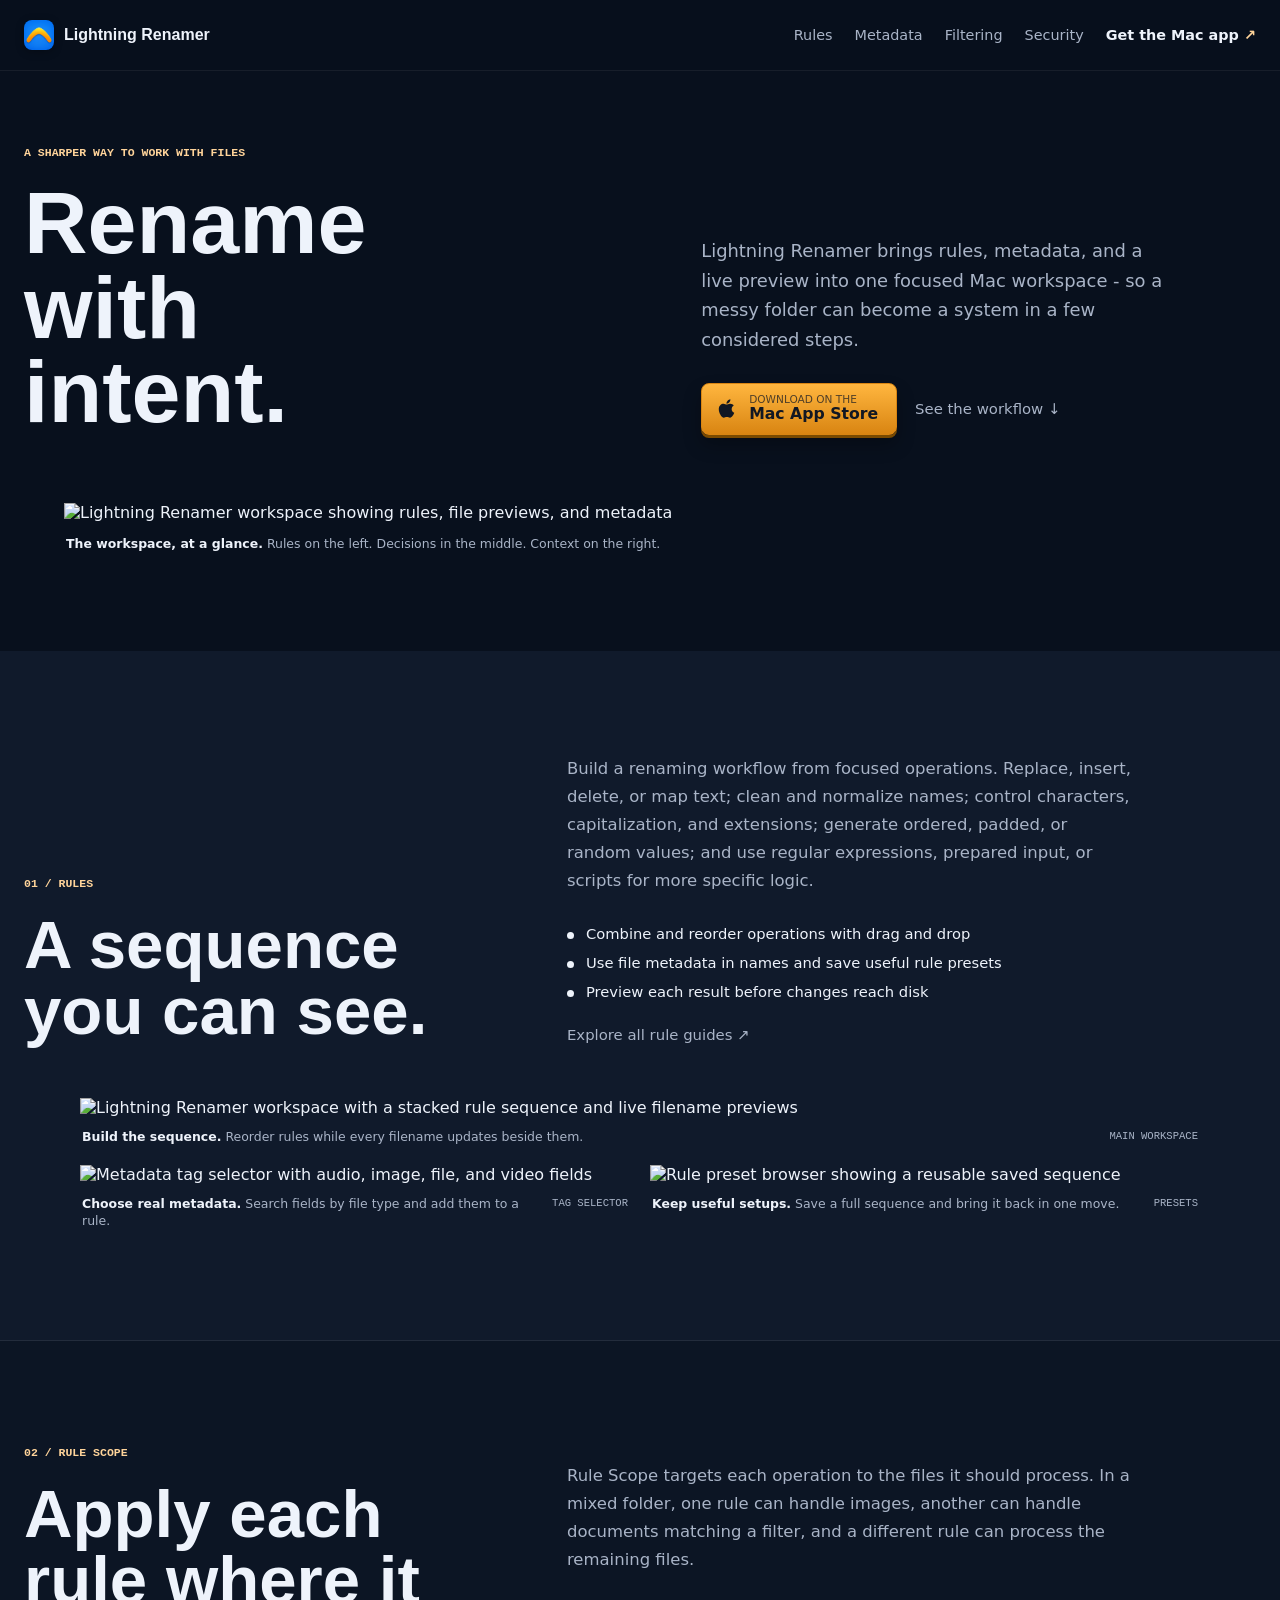
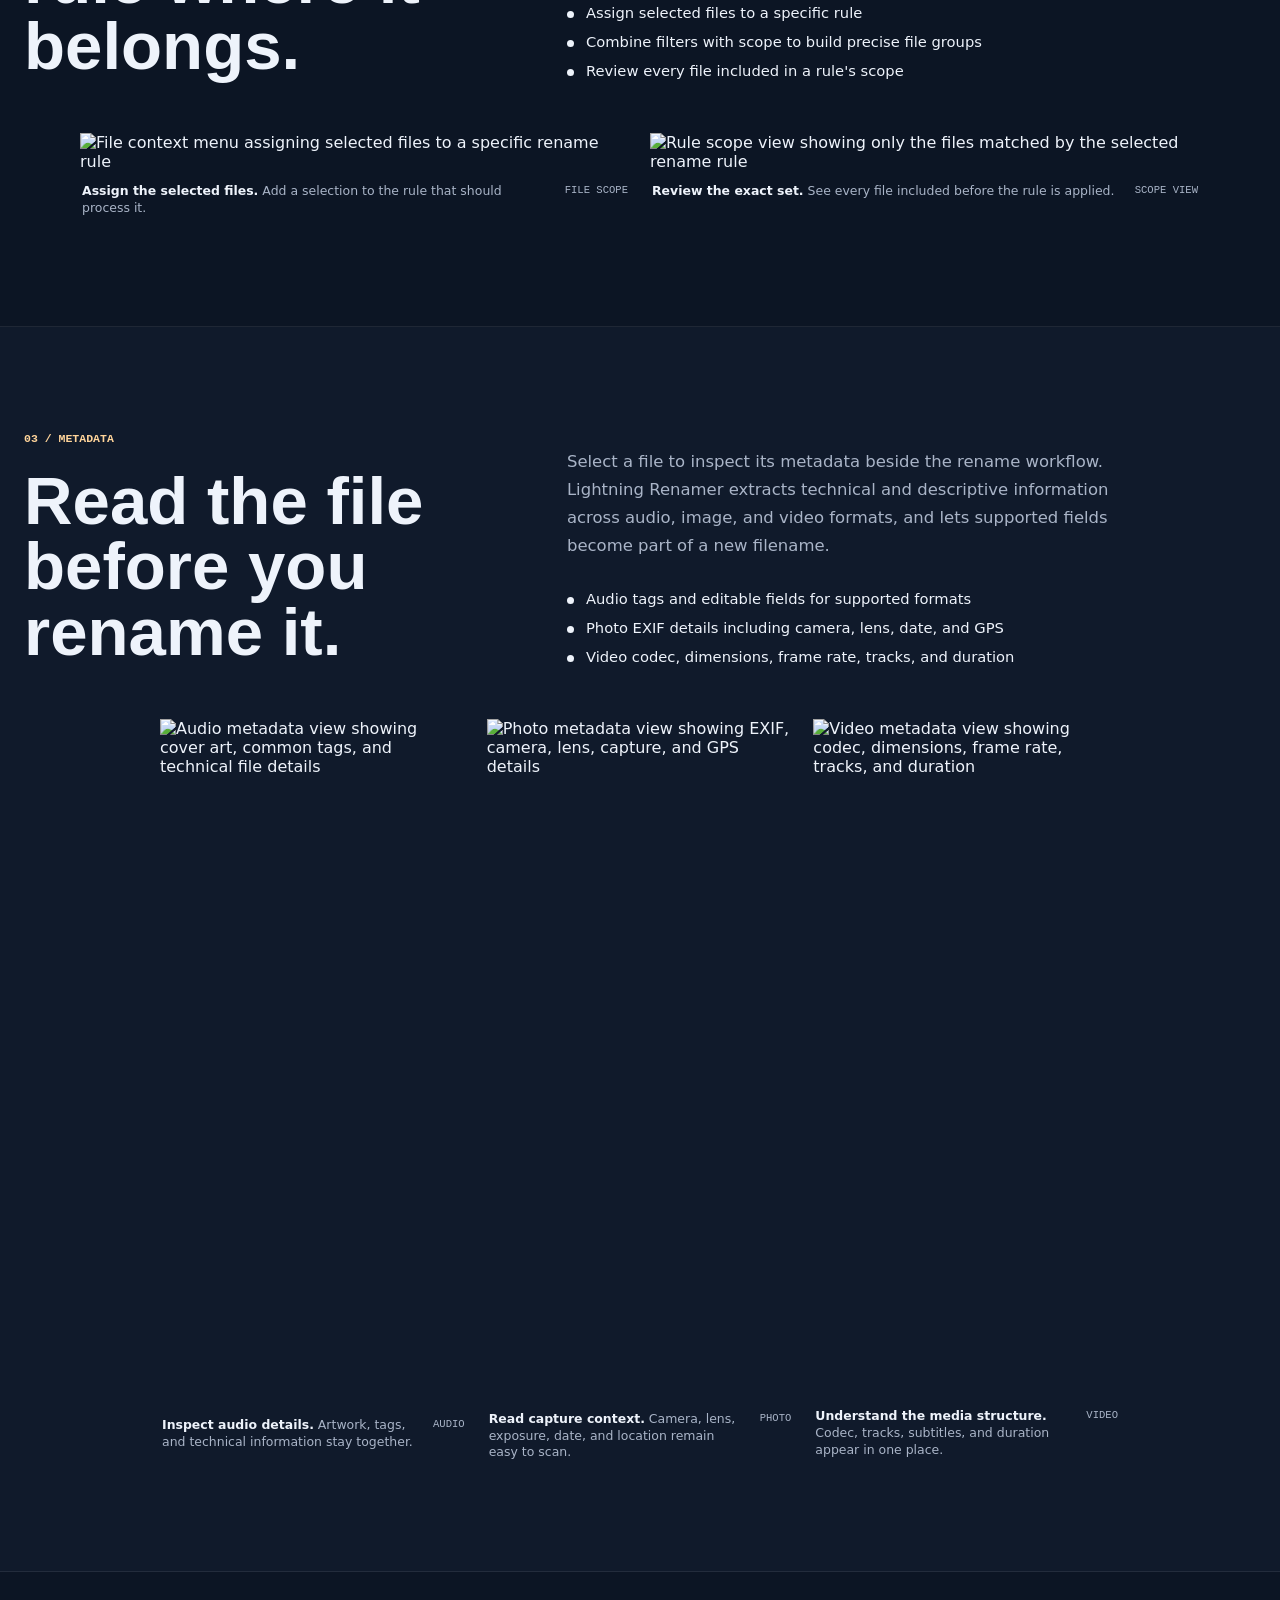
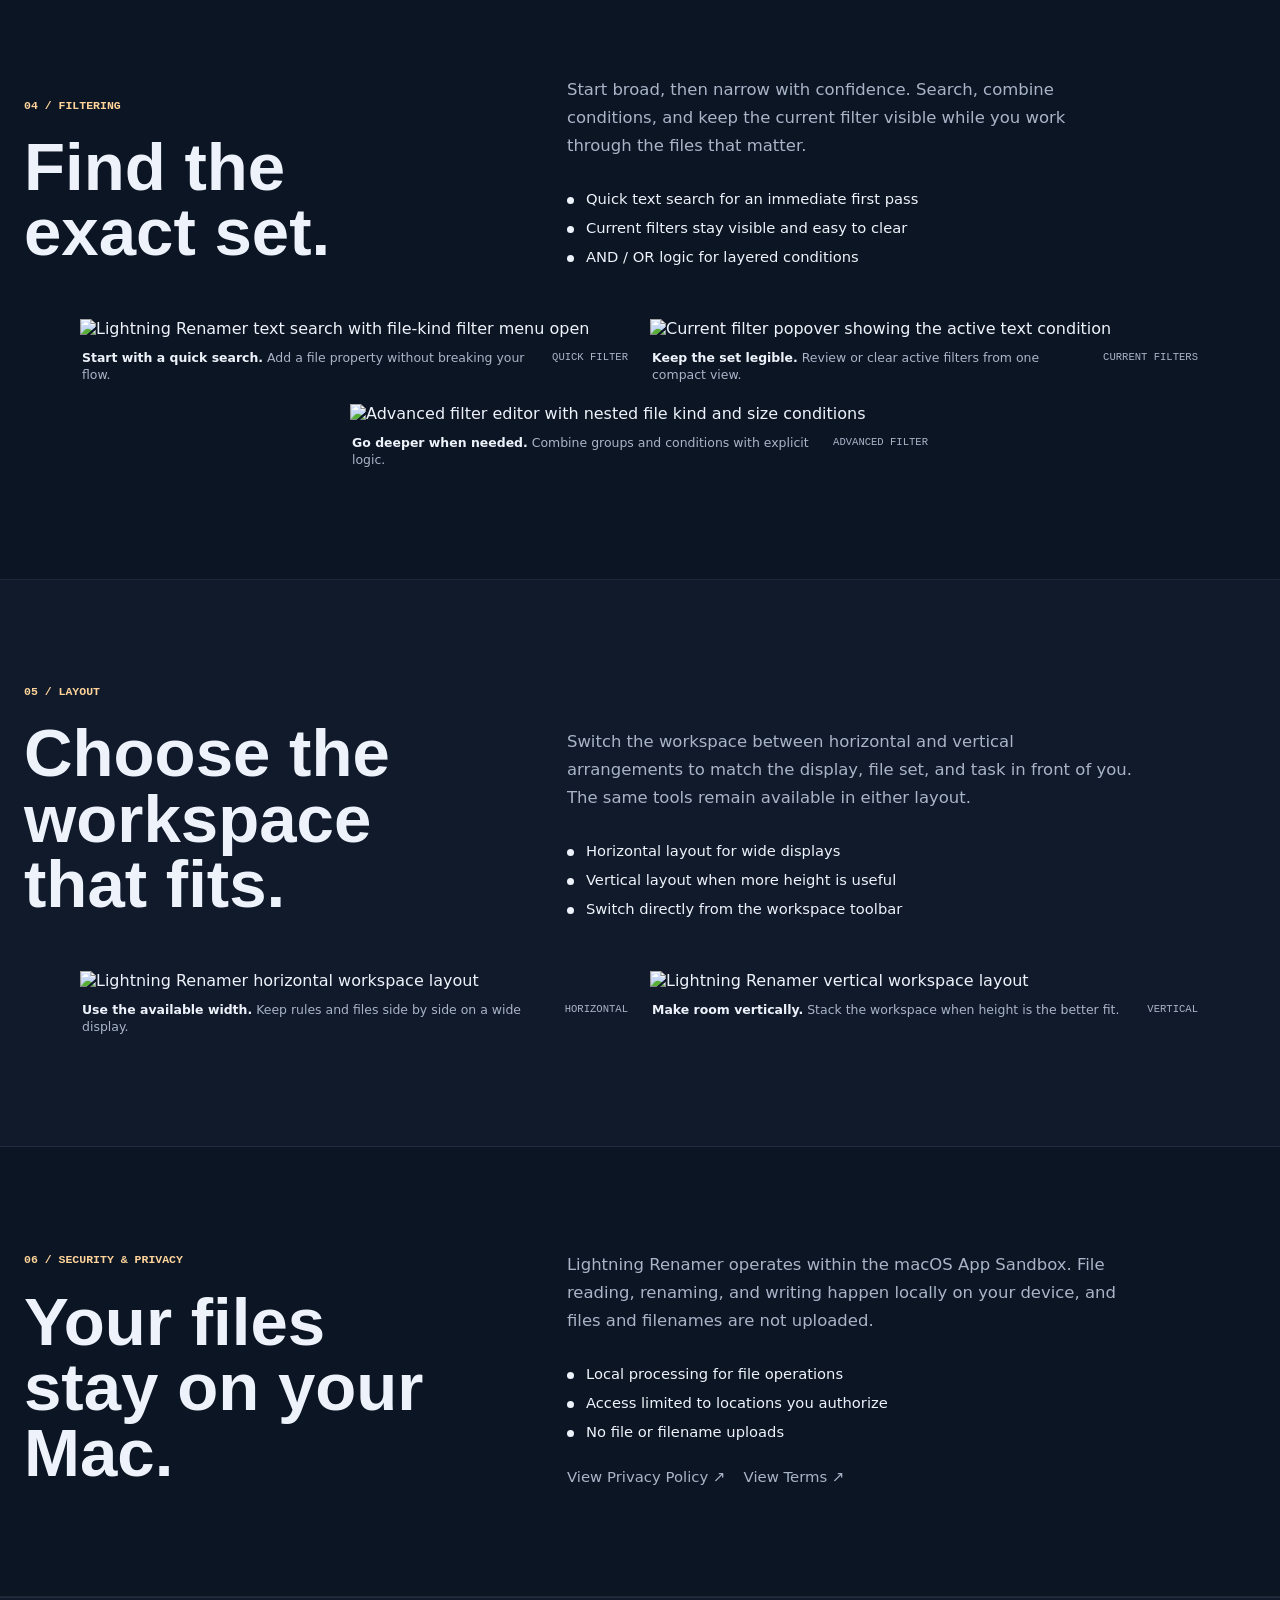
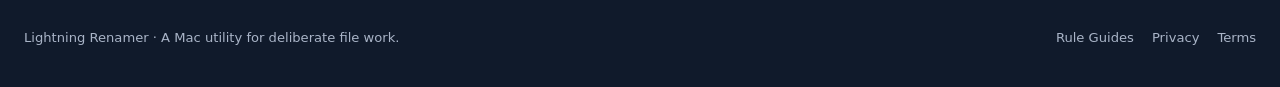
==== commit cc8d72d3: "Apply dark theme across site pages and add reveal motion. Lock landing, legal, and rule-guide pages " ====
--- a/index.html
+++ b/index.html
@@ -1,5 +1,5 @@
 <!doctype html>
-<html lang="en">
+<html lang="en" data-theme="dark">
 <head>
   <meta charset="utf-8" />
   <meta name="viewport" content="width=device-width, initial-scale=1" />
@@ -8,15 +8,15 @@
   <link rel="icon" href="assets/app-icon.png" type="image/png" />
   <style>
     :root {
-      --bg: #f7f8f9;
-      --surface: #ffffff;
-      --surface-soft: #eef1f4;
-      --ink: #0b1d2f;
-      --muted: #5e6c7b;
-      --line: #dbe1e6;
-      --line-strong: #c7d0d9;
-      --accent: #e99a1b;
-      --accent-ink: #7a4a00;
+      --bg: #08101d;
+      --surface: #101a2b;
+      --surface-soft: #0c1524;
+      --ink: #eef3fb;
+      --muted: #a9b4c7;
+      --line: rgba(255, 255, 255, 0.08);
+      --line-strong: rgba(255, 255, 255, 0.14);
+      --accent: #f5a42b;
+      --accent-ink: #ffd49a;
       --navy-band: #0e2237;
       --navy-band-soft: #152f4a;
       --display: ui-rounded, "SF Pro Rounded", "Avenir Next", -apple-system, BlinkMacSystemFont, "Segoe UI", sans-serif;
@@ -24,7 +24,7 @@
       --mono: "SFMono-Regular", ui-monospace, Menlo, monospace;
       --max: 1240px;
       --ease: cubic-bezier(0.23, 1, 0.32, 1);
-      color-scheme: light;
+      color-scheme: dark;
     }
 
     *, *::before, *::after { box-sizing: border-box; }
@@ -60,7 +60,7 @@
       gap: 24px;
     }
     .brand { display: inline-flex; align-items: center; gap: 10px; font-family: var(--display); font-weight: 700; letter-spacing: 0; }
-    .brand img { width: 30px; height: 30px; border-radius: 8px; box-shadow: 0 2px 8px rgb(11 29 47 / 0.16); }
+    .brand img { width: 30px; height: 30px; border-radius: 8px; box-shadow: 0 2px 8px rgb(0 0 0 / 0.28); }
     .nav-links { display: flex; align-items: center; gap: 22px; color: var(--muted); font-size: 0.9rem; }
     .nav-links a { transition: color 180ms var(--ease); }
     .nav-links a:hover { color: var(--ink); }
@@ -68,7 +68,13 @@
     .nav-cta::after { content: " ↗"; color: var(--accent-ink); }
 
     .hero { padding: 74px 0 84px; }
-    .hero-grid { display: grid; grid-template-columns: minmax(300px, 0.82fr) minmax(0, 1.18fr); align-items: center; gap: clamp(40px, 6vw, 88px); }
+    .hero-grid {
+      display: grid;
+      grid-template-columns: minmax(280px, 1.05fr) minmax(260px, 0.95fr);
+      align-items: end;
+      column-gap: clamp(32px, 5vw, 80px);
+      row-gap: 0;
+    }
     .eyebrow, .section-kicker {
       margin: 0 0 20px;
       color: var(--accent-ink);
@@ -80,24 +86,24 @@
       text-transform: uppercase;
     }
     h1, h2, h3 { margin: 0; font-family: var(--display); letter-spacing: 0; }
-    h1 { max-width: 560px; font-size: 5.5rem; line-height: 0.96; }
-    .hero-copy .lead { max-width: 48ch; margin: 28px 0 0; color: var(--muted); font-size: 1.2rem; line-height: 1.6; }
-    .hero-actions { display: flex; align-items: center; flex-wrap: wrap; gap: 18px; margin-top: 34px; }
+    h1 { max-width: 8.2ch; font-size: 5.5rem; line-height: 0.96; }
+    .hero-aside .lead { max-width: 42ch; margin: 0; color: var(--muted); font-size: 1.12rem; line-height: 1.65; }
+    .hero-actions { display: flex; align-items: center; flex-wrap: wrap; gap: 18px; margin-top: 28px; }
     .store-button {
       display: inline-flex;
       align-items: center;
       gap: 12px;
       min-height: 52px;
       padding: 9px 18px 9px 14px;
-      border: 1px solid var(--ink);
+      border: 1px solid #d98512;
       border-radius: 8px;
-      background: var(--ink);
-      color: #fff;
-      box-shadow: 0 3px 0 #061321, 0 10px 18px rgb(11 29 47 / 0.16);
+      background: linear-gradient(180deg, #ffb63f 0%, #d98512 100%);
+      color: #111723;
+      box-shadow: 0 3px 0 #7a4a00, 0 10px 18px rgb(0 0 0 / 0.28);
       transition: transform 180ms var(--ease), box-shadow 180ms var(--ease), background-color 180ms var(--ease);
     }
-    .store-button:hover { transform: translateY(-2px); box-shadow: 0 5px 0 #061321, 0 14px 24px rgb(11 29 47 / 0.2); }
-    .store-button:active { transform: translateY(1px); box-shadow: 0 1px 0 #061321, 0 5px 12px rgb(11 29 47 / 0.16); }
+    .store-button:hover { transform: translateY(-2px); box-shadow: 0 5px 0 #7a4a00, 0 14px 24px rgb(0 0 0 / 0.34); }
+    .store-button:active { transform: translateY(1px); box-shadow: 0 1px 0 #7a4a00, 0 5px 12px rgb(0 0 0 / 0.28); }
     .store-button svg { width: 21px; height: 21px; flex: 0 0 auto; }
     .store-button-text { display: grid; gap: 1px; line-height: 1.05; text-align: left; }
     .store-button-text small { font-size: 0.66rem; letter-spacing: 0; text-transform: uppercase; opacity: 0.72; }
@@ -108,18 +114,14 @@
     .text-link:hover span { border-color: var(--ink); }
     .feature-guide-link { display: inline-block; margin-top: 26px; }
 
-    .hero-media-wrap { width: 100%; max-width: 720px; justify-self: end; align-self: center; }
+    .hero-media-wrap { grid-column: 1 / -1; width: 100%; max-width: none; margin-top: 52px; }
     .hero-media {
       position: relative;
-      overflow: hidden;
-      border: 1px solid var(--line-strong);
-      border-radius: 8px;
-      background: #dfe5eb;
-      box-shadow: 0 24px 54px rgb(11 29 47 / 0.15), 0 2px 0 rgb(255 255 255 / 0.88) inset;
-    }
-    .hero-media::before { content: ""; display: block; height: 8px; border-bottom: 1px solid rgb(11 29 47 / 0.08); background: #edf0f2; }
-    .hero-media img { width: 100%; max-height: 400px; aspect-ratio: 2537 / 1241; object-fit: contain; }
-    .hero-media-caption { display: flex; align-items: center; justify-content: space-between; gap: 16px; padding: 12px 15px; border-top: 1px solid rgb(11 29 47 / 0.11); background: var(--surface); color: var(--muted); font-size: 0.78rem; }
+      overflow: visible;
+      background: transparent;
+    }
+    .hero-media img { width: 100%; height: auto; }
+    .hero-media-caption { display: flex; align-items: center; justify-content: space-between; gap: 16px; padding: 14px 2px 0; color: var(--muted); font-size: 0.78rem; }
     .hero-media-caption strong { color: var(--ink); font-weight: 600; }
 
     .feature-band { padding: 104px 0 110px; border-bottom: 1px solid var(--line); background: var(--surface); }
@@ -139,39 +141,32 @@
       align-items: stretch;
     }
     .media-group--rules, .media-group--filtering, .media-group--scope, .media-group--layout { grid-template-columns: repeat(2, minmax(0, 1fr)); }
-    .media-group--metadata { grid-template-columns: repeat(3, minmax(0, 1fr)); }
+    .media-group--metadata {
+      grid-template-columns: repeat(3, minmax(0, 1fr));
+      width: min(100%, 960px);
+      align-items: start;
+    }
     .media-card {
       min-width: 0;
       margin: 0;
-      overflow: hidden;
-      border: 1px solid var(--line-strong);
-      border-radius: 8px;
-      background: var(--surface);
-      box-shadow: 0 14px 28px rgb(11 29 47 / 0.09);
+      background: transparent;
     }
     .media-card--primary { grid-column: 1 / -1; }
     .media-viewport {
-      display: grid;
-      place-items: center;
       width: 100%;
-      overflow: hidden;
-      background: #e8ecef;
-    }
-    .media-viewport img { width: 100%; height: 100%; max-width: 100%; max-height: 100%; object-fit: contain; }
-    .media-card--primary .media-viewport { height: clamp(220px, 27vw, 340px); }
-    .media-card--support .media-viewport { height: clamp(230px, 27vw, 340px); }
-    .media-group--metadata .media-viewport { height: clamp(280px, 30vw, 390px); }
-    .media-group--filtering .media-card:not(.media-card--compact) .media-viewport { aspect-ratio: 1280 / 688; max-height: 310px; }
+      background: transparent;
+    }
+    .media-viewport img { width: 100%; height: auto; }
+    .media-group--metadata .media-card {
+      display: flex;
+      flex-direction: column;
+    }
     .media-card--compact { grid-column: 1 / -1; width: min(56%, 580px); justify-self: center; }
-    .media-card--compact .media-viewport { height: clamp(280px, 32vw, 380px); }
-    .media-group--scope .media-viewport { aspect-ratio: 1904 / 1091; max-height: 330px; }
-    .media-group--layout .media-viewport { aspect-ratio: 1574 / 886; max-height: 330px; }
     .media-caption {
       display: flex;
       justify-content: space-between;
       gap: 18px;
-      padding: 12px 14px;
-      border-top: 1px solid var(--line);
+      padding: 12px 2px 0;
       color: var(--muted);
       font-size: 0.78rem;
       line-height: 1.35;
@@ -190,15 +185,15 @@
 
     @media (max-width: 980px) {
       .hero { padding-top: 68px; }
-      .hero-grid { grid-template-columns: 1fr; gap: 52px; }
-      .hero-copy { max-width: 720px; }
-      .hero-media-wrap { max-width: 860px; justify-self: start; }
+      .hero-grid { grid-template-columns: 1fr; }
+      .hero-copy, .hero-aside { max-width: 720px; }
+      .hero-aside { margin-top: 28px; }
+      .hero-media-wrap { margin-top: 40px; }
       h1 { font-size: 4.6rem; }
       .feature-heading h2 { font-size: 3.6rem; }
       .feature-band { padding: 92px 0 98px; }
       .feature-intro { gap: 48px; }
       .media-group { margin-top: 46px; }
-      .media-group--metadata .media-viewport { height: clamp(260px, 34vw, 340px); }
     }
     @media (max-width: 820px) {
       .feature-intro { grid-template-columns: 1fr; gap: 26px; align-items: start; }
@@ -215,13 +210,7 @@
         scrollbar-width: thin;
       }
       .media-card, .media-card--compact { flex: 0 0 min(76vw, 470px); width: auto; scroll-snap-align: start; }
-      .media-card .media-viewport,
-      .media-card--primary .media-viewport,
-      .media-card--support .media-viewport,
-      .media-group--metadata .media-viewport,
-      .media-card--compact .media-viewport,
-      .media-group--scope .media-viewport,
-      .media-group--layout .media-viewport { height: auto; max-height: 330px; aspect-ratio: 16 / 10; }
+      .media-group--metadata .media-card { flex: 0 0 min(58vw, 300px); }
     }
     @media (max-width: 700px) {
       .shell { width: min(var(--max), calc(100% - 32px)); }
@@ -276,6 +265,8 @@
         <div class="hero-copy reveal">
           <p class="eyebrow">A sharper way to work with files</p>
           <h1 id="hero-title">Rename with intent.</h1>
+        </div>
+        <div class="hero-aside reveal">
           <p class="lead">Lightning Renamer brings rules, metadata, and a live preview into one focused Mac workspace - so a messy folder can become a system in a few considered steps.</p>
           <div class="hero-actions" id="download">
             <a class="store-button" href="#" aria-label="Download Lightning Renamer from the Mac App Store">
@@ -288,7 +279,7 @@
 
         <div class="hero-media-wrap reveal">
           <figure class="hero-media" data-hero-preview>
-            <img src="assets/hero/mainworkspace-light.png" alt="Lightning Renamer workspace showing rules, file previews, and metadata" />
+            <img src="assets/hero/mainworkspace-dark.png" alt="Lightning Renamer workspace showing rules, file previews, and metadata" />
             <figcaption class="hero-media-caption">
               <span><strong>The workspace, at a glance.</strong> Rules on the left. Decisions in the middle. Context on the right.</span>
             </figcaption>
@@ -389,19 +380,19 @@
         <div class="media-group media-group--metadata reveal" aria-label="Audio, photo, and video metadata views">
           <figure class="media-card">
             <div class="media-viewport">
-              <img src="assets/metadata/audio-main.png" alt="Audio metadata view showing cover art, common tags, and technical file details" loading="lazy" />
+              <img src="assets/metadata/audio-main.png" width="532" height="1190" alt="Audio metadata view showing cover art, common tags, and technical file details" loading="lazy" />
             </div>
             <figcaption class="media-caption"><span><strong>Inspect audio details.</strong> Artwork, tags, and technical information stay together.</span><span>Audio</span></figcaption>
           </figure>
           <figure class="media-card">
             <div class="media-viewport">
-              <img src="assets/metadata/photo-main.png" alt="Photo metadata view showing EXIF, camera, lens, capture, and GPS details" loading="lazy" />
+              <img src="assets/metadata/photo-main.png" width="532" height="1179" alt="Photo metadata view showing EXIF, camera, lens, capture, and GPS details" loading="lazy" />
             </div>
             <figcaption class="media-caption"><span><strong>Read capture context.</strong> Camera, lens, exposure, date, and location remain easy to scan.</span><span>Photo</span></figcaption>
           </figure>
           <figure class="media-card">
             <div class="media-viewport">
-              <img src="assets/metadata/video-main.png" alt="Video metadata view showing codec, dimensions, frame rate, tracks, and duration" loading="lazy" />
+              <img src="assets/metadata/video-main.png" width="532" height="1175" alt="Video metadata view showing codec, dimensions, frame rate, tracks, and duration" loading="lazy" />
             </div>
             <figcaption class="media-caption"><span><strong>Understand the media structure.</strong> Codec, tracks, subtitles, and duration appear in one place.</span><span>Video</span></figcaption>
           </figure>
@@ -516,20 +507,6 @@
     </div>
   </footer>
 
-  <script>
-    if ('IntersectionObserver' in window) {
-      const revealObserver = new IntersectionObserver((entries) => {
-        entries.forEach((entry) => {
-          if (entry.isIntersecting) {
-            entry.target.classList.add('is-visible');
-            revealObserver.unobserve(entry.target);
-          }
-        });
-      }, { threshold: 0.12 });
-      document.querySelectorAll('.reveal').forEach((node) => revealObserver.observe(node));
-    } else {
-      document.querySelectorAll('.reveal').forEach((node) => node.classList.add('is-visible'));
-    }
-  </script>
+  <script src="reveal.js"></script>
 </body>
 </html>
